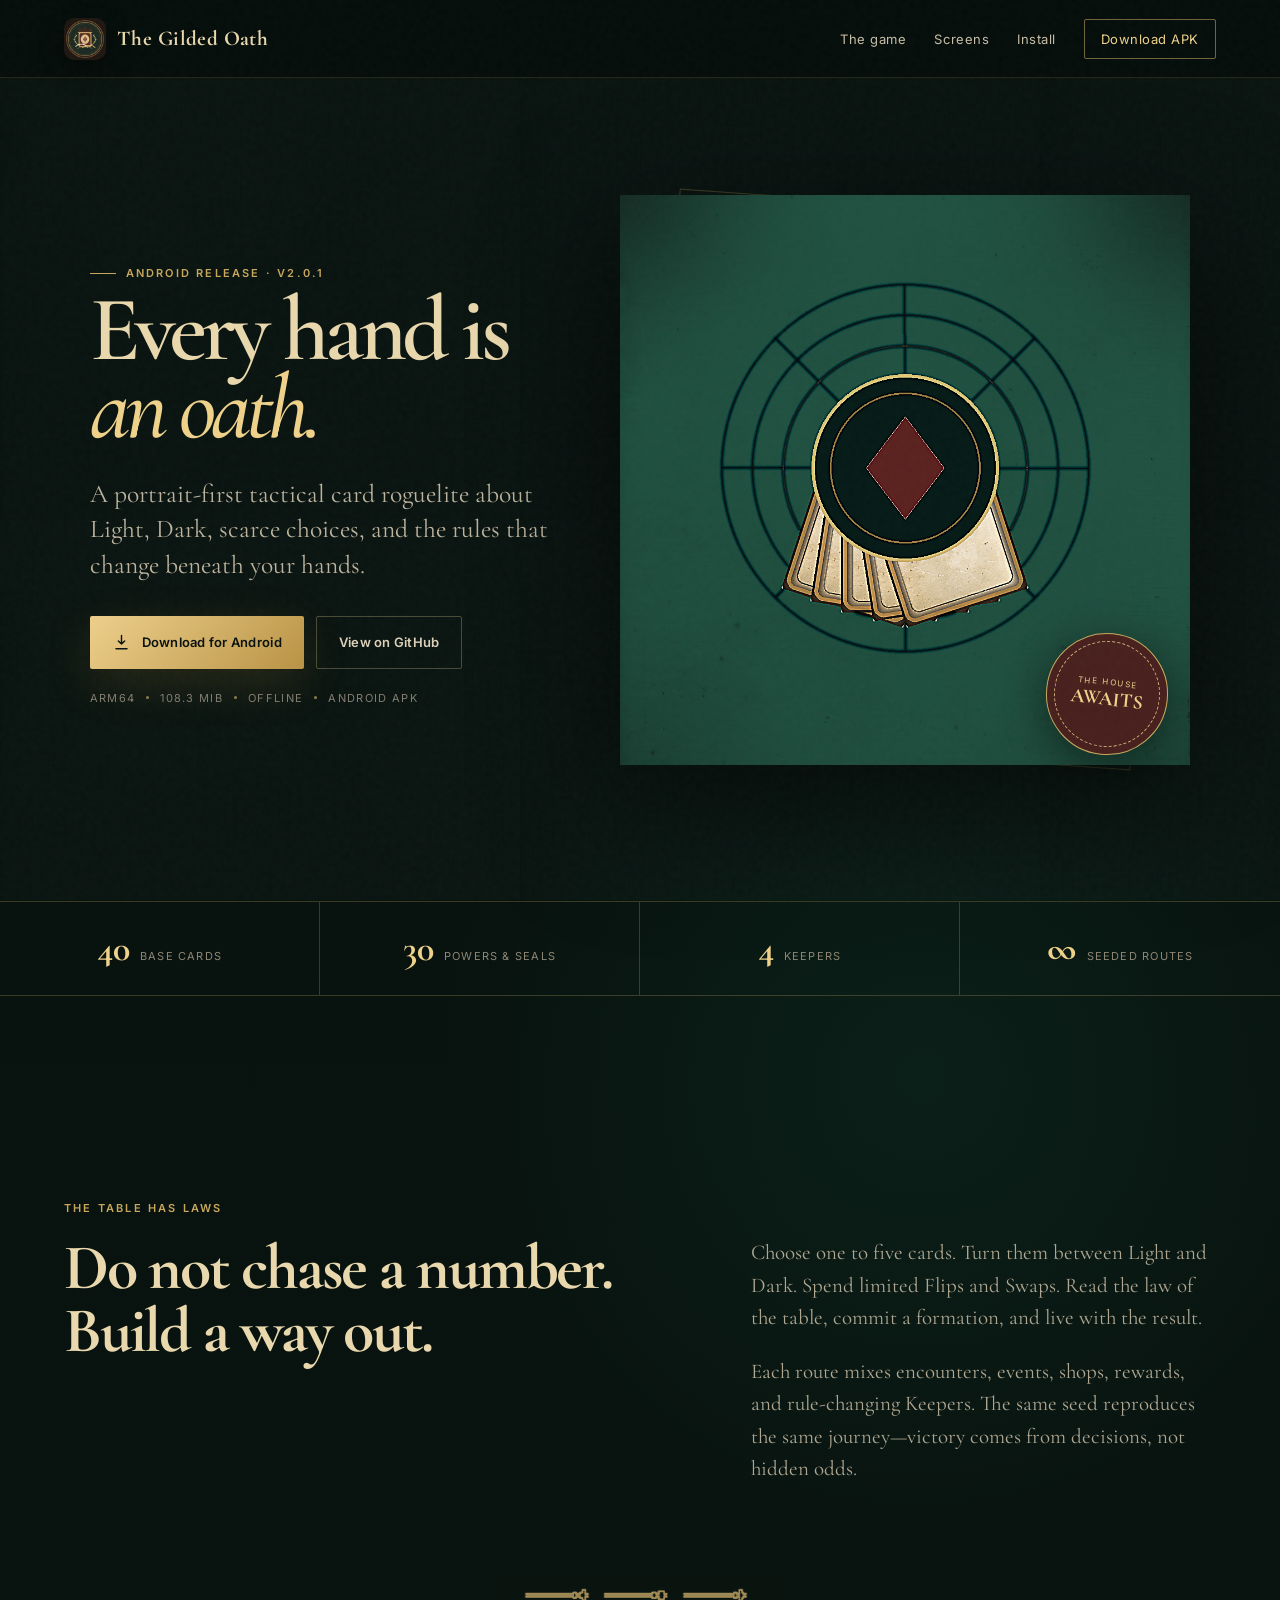
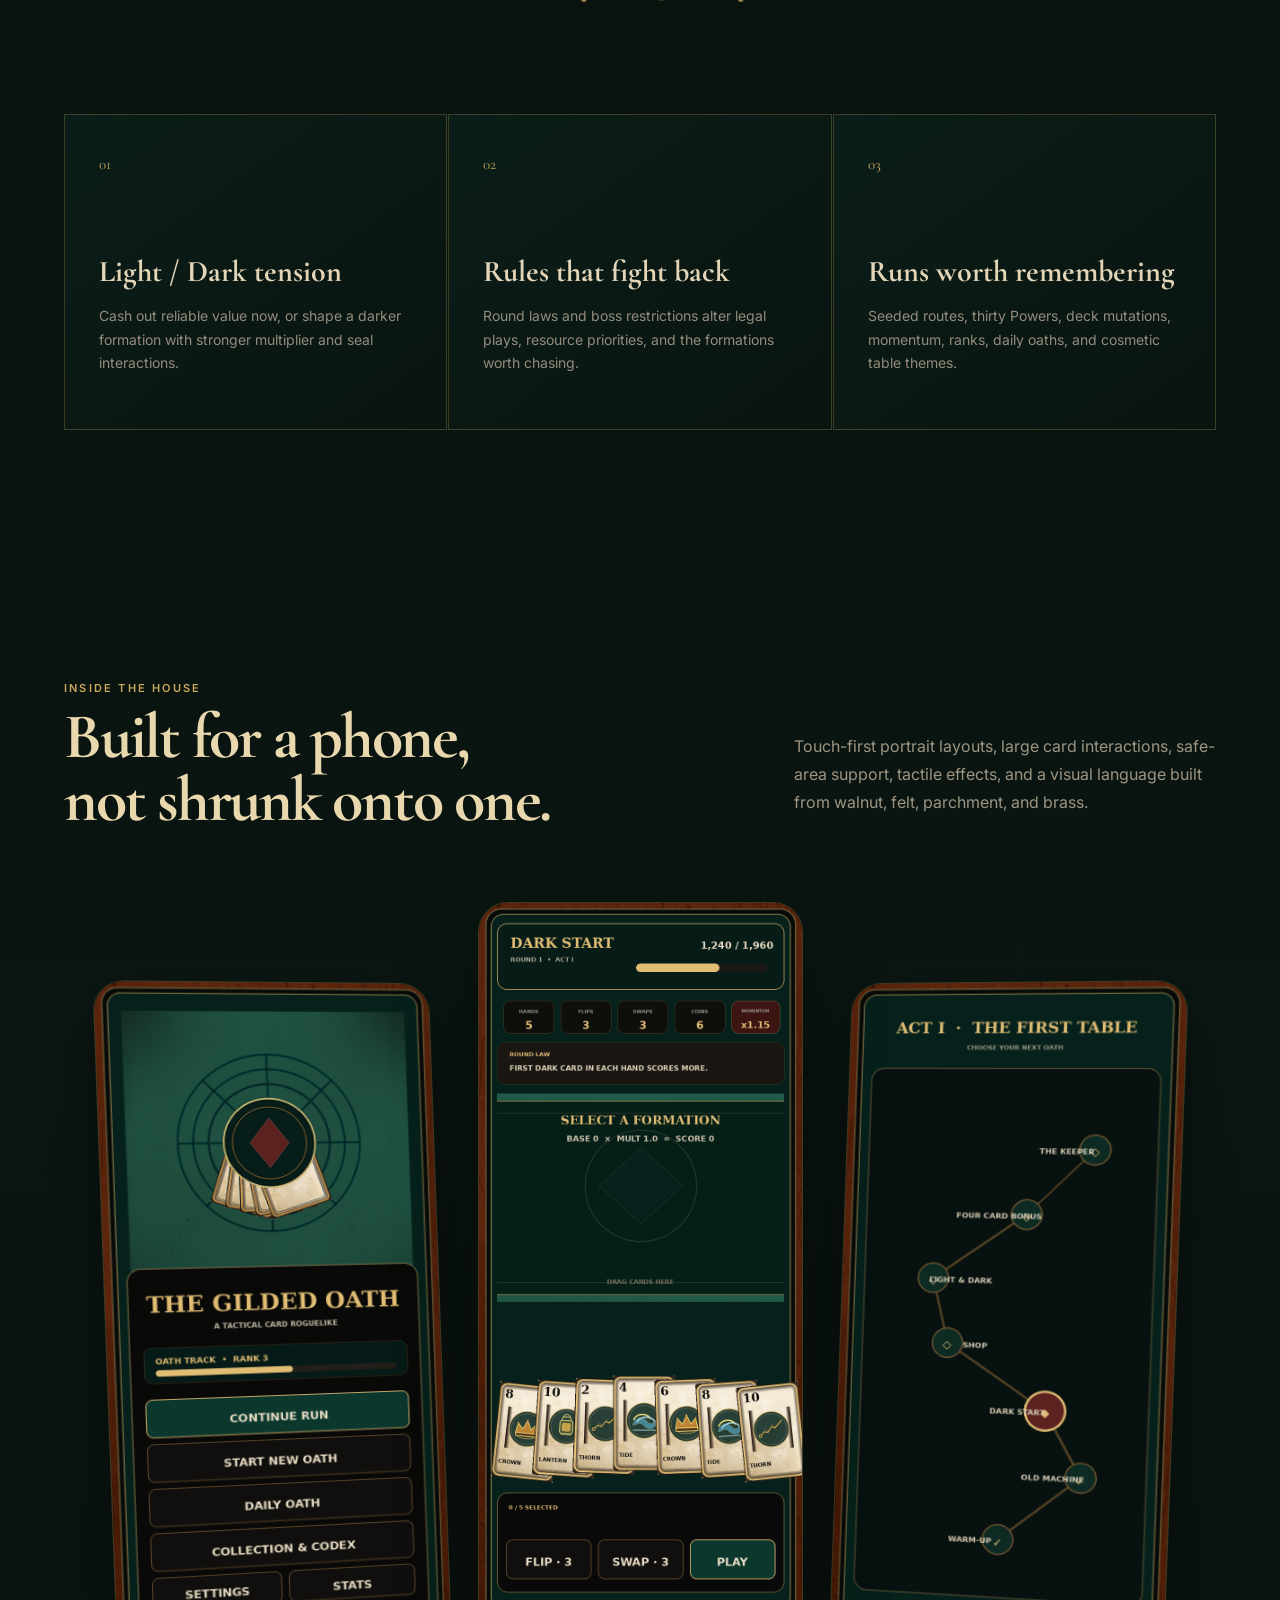
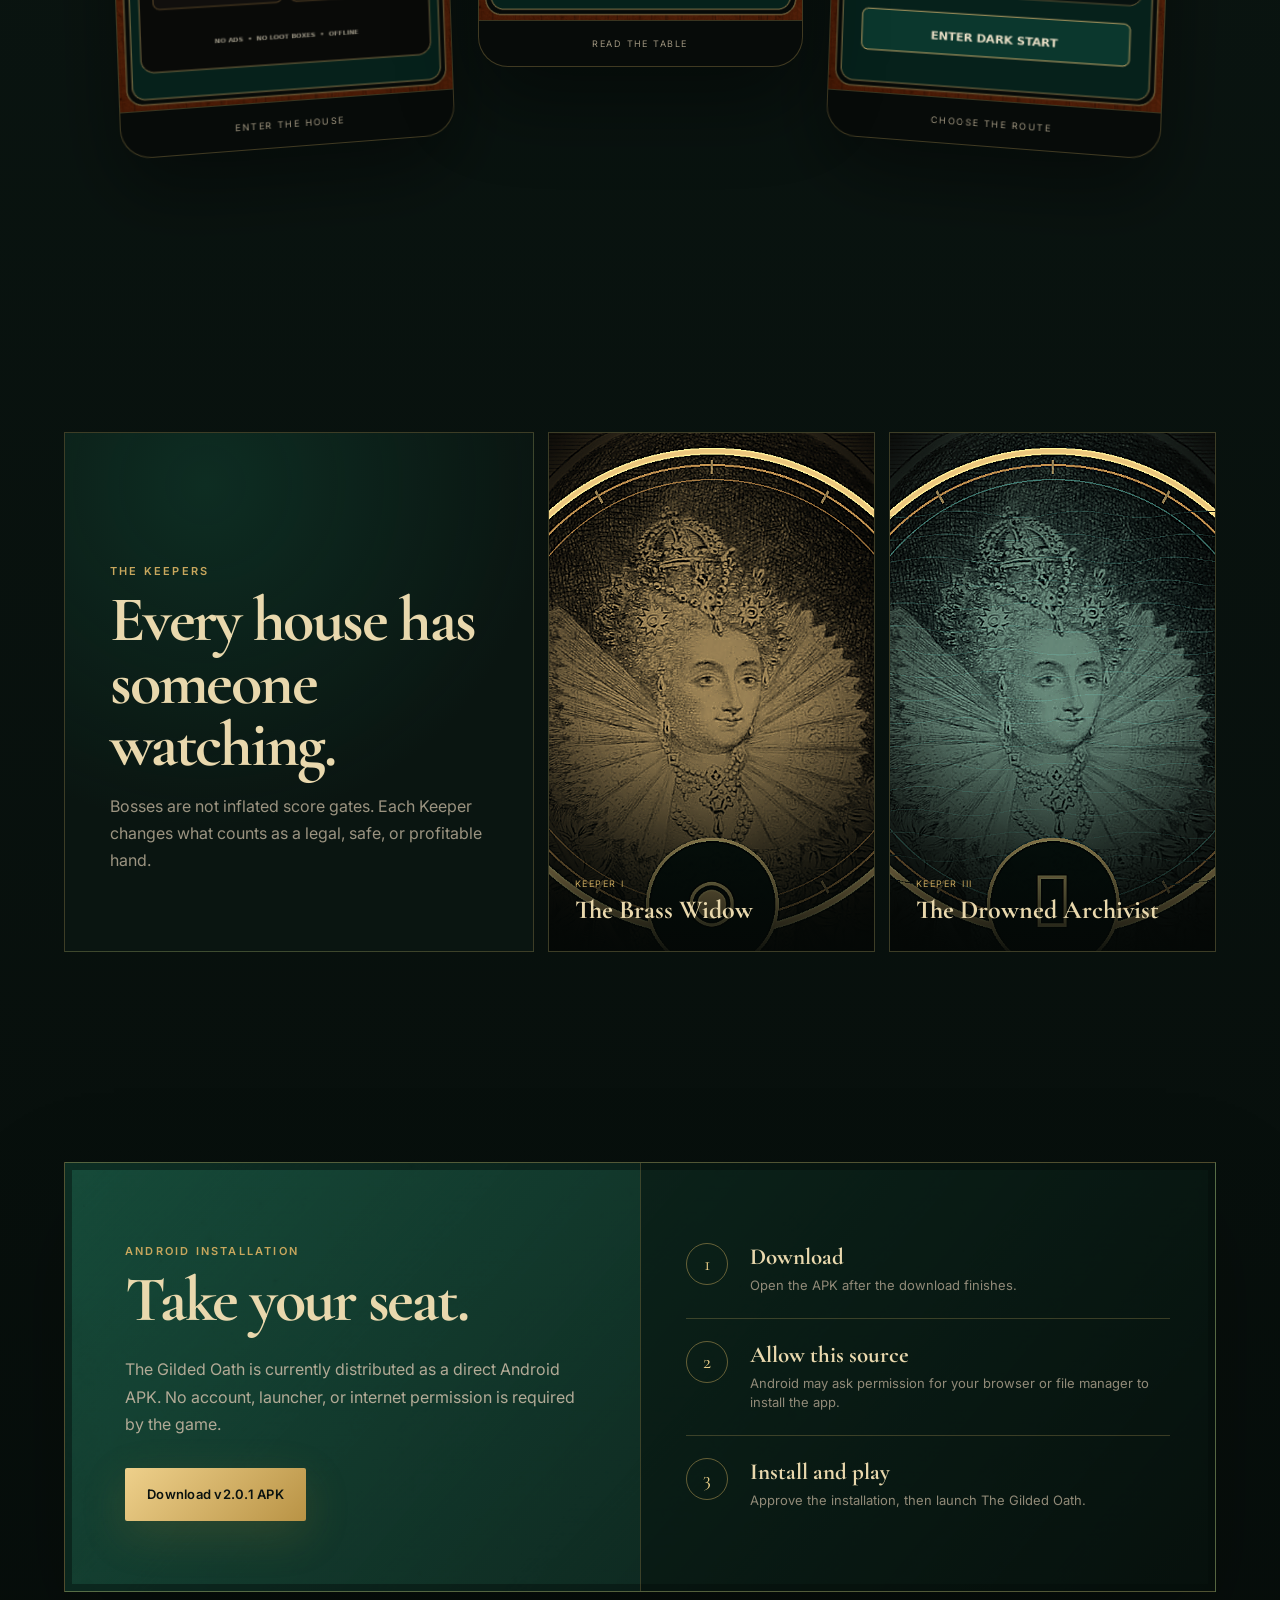
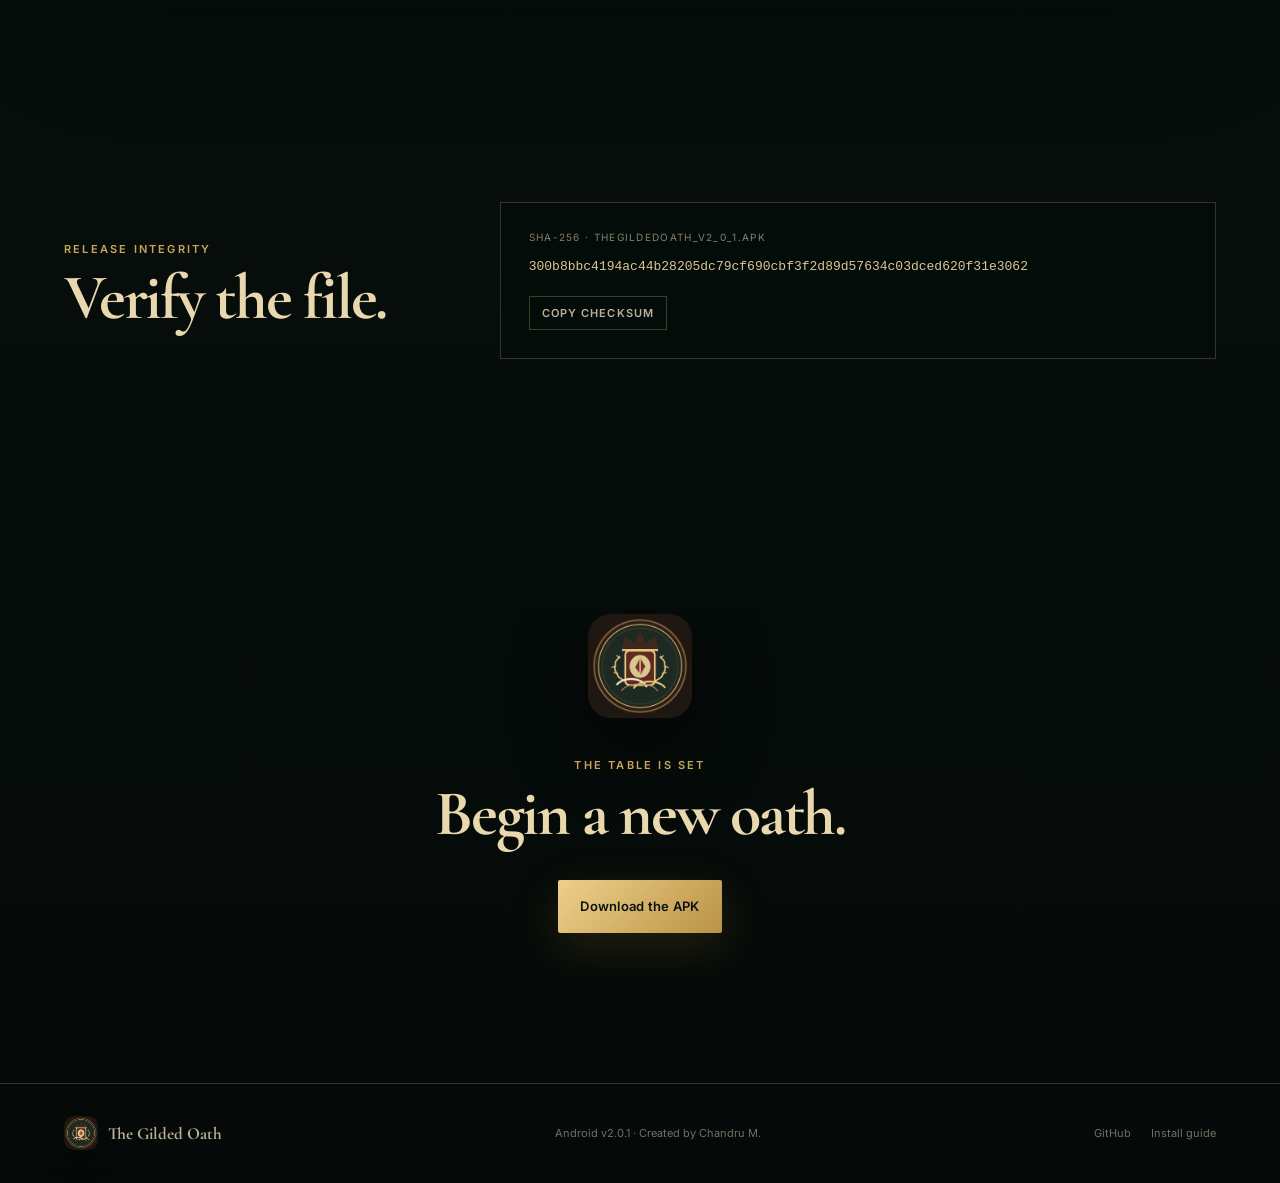
==== index.html @ 102cda7c "Launch The Gilded Oath website" ====
<!doctype html>
<html lang="en">
<head>
  <meta charset="utf-8">
  <meta name="viewport" content="width=device-width, initial-scale=1">
  <meta name="theme-color" content="#081611">
  <meta name="description" content="Download The Gilded Oath, a portrait-first tactical card roguelite for Android.">
  <meta property="og:title" content="The Gilded Oath — Android card roguelite">
  <meta property="og:description" content="Build Light and Dark formations, survive changing table laws, and challenge the Keepers.">
  <meta property="og:image" content="assets/social-card.png">
  <meta property="og:type" content="website">
  <meta name="twitter:card" content="summary_large_image">
  <link rel="icon" href="assets/app-icon.png">
  <link rel="manifest" href="site.webmanifest">
  <link rel="stylesheet" href="styles.css">
  <title>The Gilded Oath — Download for Android</title>
</head>
<body>
  <div class="grain" aria-hidden="true"></div>
  <header class="site-header">
    <a class="brand" href="#top" aria-label="The Gilded Oath home">
      <img src="assets/app-icon.png" alt="" width="42" height="42">
      <span>The Gilded Oath</span>
    </a>
    <nav aria-label="Primary navigation">
      <a href="#game">The game</a>
      <a href="#screens">Screens</a>
      <a href="#install">Install</a>
      <a class="nav-download" href="https://github.com/chandrumunisamy/the-gilded-oath/releases/download/v2.0.1/TheGildedOath_v2_0_1.apk">Download APK</a>
    </nav>
  </header>

  <main id="top">
    <section class="hero">
      <div class="hero-copy">
        <p class="eyebrow"><span></span> Android release · v2.0.1</p>
        <h1>Every hand is<br><em>an oath.</em></h1>
        <p class="hero-lede">A portrait-first tactical card roguelite about Light, Dark, scarce choices, and the rules that change beneath your hands.</p>
        <div class="hero-actions">
          <a class="button button-primary" href="https://github.com/chandrumunisamy/the-gilded-oath/releases/download/v2.0.1/TheGildedOath_v2_0_1.apk">
            <svg viewBox="0 0 24 24" aria-hidden="true"><path d="M12 3v11m0 0 4-4m-4 4-4-4M5 20h14"/></svg>
            Download for Android
          </a>
          <a class="button button-ghost" href="https://github.com/chandrumunisamy/the-gilded-oath">View on GitHub</a>
        </div>
        <div class="release-meta" aria-label="Release information">
          <span>ARM64</span><i></i><span>108.3 MiB</span><i></i><span>Offline</span><i></i><span>Android APK</span>
        </div>
      </div>

      <div class="hero-art" aria-label="The Gilded Oath artwork">
        <div class="halo"></div>
        <img class="hero-portrait" src="assets/menu-hero.png" alt="Engraved occult card-table artwork from The Gilded Oath">
        <div class="hero-seal">
          <span>THE HOUSE</span>
          <strong>AWAITS</strong>
        </div>
      </div>
    </section>

    <section class="oath-strip" aria-label="Game highlights">
      <div><strong>40</strong><span>base cards</span></div>
      <div><strong>30</strong><span>powers & seals</span></div>
      <div><strong>4</strong><span>keepers</span></div>
      <div><strong>∞</strong><span>seeded routes</span></div>
    </section>

    <section class="manifesto section" id="game">
      <div class="section-kicker">The table has laws</div>
      <div class="manifesto-grid">
        <h2>Do not chase a number.<br>Build a way out.</h2>
        <div class="manifesto-copy">
          <p>Choose one to five cards. Turn them between Light and Dark. Spend limited Flips and Swaps. Read the law of the table, commit a formation, and live with the result.</p>
          <p>Each route mixes encounters, events, shops, rewards, and rule-changing Keepers. The same seed reproduces the same journey—victory comes from decisions, not hidden odds.</p>
        </div>
      </div>
      <img class="ornament" src="assets/ornament-divider.png" alt="" aria-hidden="true">
    </section>

    <section class="features section">
      <article>
        <span class="feature-number">01</span>
        <h3>Light / Dark tension</h3>
        <p>Cash out reliable value now, or shape a darker formation with stronger multiplier and seal interactions.</p>
      </article>
      <article>
        <span class="feature-number">02</span>
        <h3>Rules that fight back</h3>
        <p>Round laws and boss restrictions alter legal plays, resource priorities, and the formations worth chasing.</p>
      </article>
      <article>
        <span class="feature-number">03</span>
        <h3>Runs worth remembering</h3>
        <p>Seeded routes, thirty Powers, deck mutations, momentum, ranks, daily oaths, and cosmetic table themes.</p>
      </article>
    </section>

    <section class="gallery section" id="screens">
      <div class="gallery-heading">
        <div>
          <p class="section-kicker">Inside the house</p>
          <h2>Built for a phone,<br>not shrunk onto one.</h2>
        </div>
        <p>Touch-first portrait layouts, large card interactions, safe-area support, tactile effects, and a visual language built from walnut, felt, parchment, and brass.</p>
      </div>
      <div class="screens">
        <figure class="screen screen-one">
          <img src="assets/screen-menu.png" alt="The Gilded Oath main menu design">
          <figcaption>Enter the house</figcaption>
        </figure>
        <figure class="screen screen-two">
          <img src="assets/screen-gameplay.png" alt="The Gilded Oath gameplay table design">
          <figcaption>Read the table</figcaption>
        </figure>
        <figure class="screen screen-three">
          <img src="assets/screen-map.png" alt="The Gilded Oath route map design">
          <figcaption>Choose the route</figcaption>
        </figure>
      </div>
    </section>

    <section class="keepers section">
      <div class="keeper-card keeper-copy">
        <p class="section-kicker">The Keepers</p>
        <h2>Every house has<br>someone watching.</h2>
        <p>Bosses are not inflated score gates. Each Keeper changes what counts as a legal, safe, or profitable hand.</p>
      </div>
      <div class="keeper-card portrait-card">
        <img src="assets/keeper-brass-widow.png" alt="The Brass Widow">
        <div><span>Keeper I</span><strong>The Brass Widow</strong></div>
      </div>
      <div class="keeper-card portrait-card">
        <img src="assets/keeper-drowned-archivist.png" alt="The Drowned Archivist">
        <div><span>Keeper III</span><strong>The Drowned Archivist</strong></div>
      </div>
    </section>

    <section class="install section" id="install">
      <div class="install-card">
        <div>
          <p class="section-kicker">Android installation</p>
          <h2>Take your seat.</h2>
          <p>The Gilded Oath is currently distributed as a direct Android APK. No account, launcher, or internet permission is required by the game.</p>
          <a class="button button-primary" href="https://github.com/chandrumunisamy/the-gilded-oath/releases/download/v2.0.1/TheGildedOath_v2_0_1.apk">Download v2.0.1 APK</a>
        </div>
        <ol>
          <li><span>1</span><div><strong>Download</strong><p>Open the APK after the download finishes.</p></div></li>
          <li><span>2</span><div><strong>Allow this source</strong><p>Android may ask permission for your browser or file manager to install the app.</p></div></li>
          <li><span>3</span><div><strong>Install and play</strong><p>Approve the installation, then launch The Gilded Oath.</p></div></li>
        </ol>
      </div>
    </section>

    <section class="integrity section">
      <div>
        <p class="section-kicker">Release integrity</p>
        <h2>Verify the file.</h2>
      </div>
      <div class="hash-card">
        <span>SHA-256 · TheGildedOath_v2_0_1.apk</span>
        <code id="checksum">300b8bbc4194ac44b28205dc79cf690cbf3f2d89d57634c03dced620f31e3062</code>
        <button id="copy-hash" type="button">Copy checksum</button>
      </div>
    </section>

    <section class="final-cta section">
      <img src="assets/app-icon.png" alt="The Gilded Oath icon" width="104" height="104">
      <p class="section-kicker">The table is set</p>
      <h2>Begin a new oath.</h2>
      <a class="button button-primary" href="https://github.com/chandrumunisamy/the-gilded-oath/releases/download/v2.0.1/TheGildedOath_v2_0_1.apk">Download the APK</a>
    </section>
  </main>

  <footer>
    <div class="footer-brand"><img src="assets/app-icon.png" alt="" width="34" height="34"><strong>The Gilded Oath</strong></div>
    <p>Android v2.0.1 · Created by Chandru M.</p>
    <div><a href="https://github.com/chandrumunisamy/the-gilded-oath">GitHub</a><a href="#install">Install guide</a></div>
  </footer>

  <script src="script.js"></script>
</body>
</html>
---- styles.css ----
@import url('https://fonts.googleapis.com/css2?family=Cormorant+Garamond:wght@500;600;700&family=Inter:wght@400;500;600&display=swap');

:root {
  --ink: #07100d;
  --deep: #0a1914;
  --felt: #0e392d;
  --felt-bright: #14523f;
  --paper: #e9d8ad;
  --muted: #b9ad91;
  --gold: #c8a75d;
  --gold-bright: #efd28a;
  --oxblood: #682c2d;
  --line: rgba(210, 178, 102, .25);
  --serif: 'Cormorant Garamond', Georgia, serif;
  --sans: 'Inter', system-ui, sans-serif;
}

* { box-sizing: border-box; }
html { scroll-behavior: smooth; }
body {
  margin: 0;
  color: var(--paper);
  background:
    radial-gradient(circle at 72% 18%, rgba(25, 91, 67, .18), transparent 30rem),
    linear-gradient(180deg, #07110e 0%, #0a1511 45%, #050a08 100%);
  font-family: var(--sans);
  overflow-x: hidden;
}
body::before {
  content: '';
  position: fixed;
  inset: 0;
  pointer-events: none;
  z-index: -2;
  background-image: url('assets/walnut.png');
  background-size: 520px;
  opacity: .08;
  mix-blend-mode: luminosity;
}
.grain {
  position: fixed;
  inset: 0;
  pointer-events: none;
  z-index: 20;
  opacity: .04;
  background-image: url("data:image/svg+xml,%3Csvg viewBox='0 0 180 180' xmlns='http://www.w3.org/2000/svg'%3E%3Cfilter id='n'%3E%3CfeTurbulence type='fractalNoise' baseFrequency='.85' numOctaves='3' stitchTiles='stitch'/%3E%3C/filter%3E%3Crect width='100%25' height='100%25' filter='url(%23n)' opacity='.65'/%3E%3C/svg%3E");
}
a { color: inherit; }
.site-header {
  position: fixed;
  z-index: 10;
  top: 0;
  left: 0;
  right: 0;
  display: flex;
  align-items: center;
  justify-content: space-between;
  height: 78px;
  padding: 0 clamp(22px, 5vw, 78px);
  border-bottom: 1px solid rgba(207, 178, 108, .15);
  background: rgba(5, 13, 10, .72);
  backdrop-filter: blur(18px);
}
.brand { display: flex; align-items: center; gap: 11px; text-decoration: none; font-family: var(--serif); font-weight: 700; font-size: 21px; letter-spacing: .02em; }
.brand img, .footer-brand img { border-radius: 10px; box-shadow: 0 8px 26px rgba(0,0,0,.4); }
nav { display: flex; align-items: center; gap: 28px; }
nav a { text-decoration: none; color: #c8bea7; font-size: 13px; letter-spacing: .04em; transition: color .2s ease; }
nav a:hover { color: var(--gold-bright); }
.nav-download { border: 1px solid rgba(213, 181, 106, .52); padding: 11px 16px; border-radius: 2px; color: var(--gold-bright); }

.hero {
  min-height: 900px;
  max-width: 1500px;
  margin: 0 auto;
  padding: 145px clamp(24px, 7vw, 105px) 86px;
  display: grid;
  grid-template-columns: minmax(0, .92fr) minmax(420px, 1.08fr);
  align-items: center;
  gap: 45px;
}
.hero-copy { position: relative; z-index: 2; }
.eyebrow, .section-kicker { text-transform: uppercase; color: var(--gold); letter-spacing: .2em; font-size: 11px; font-weight: 600; }
.eyebrow { display: flex; align-items: center; gap: 10px; }
.eyebrow span { width: 26px; height: 1px; background: var(--gold); }
h1, h2, h3 { font-family: var(--serif); margin: 0; }
h1 { font-size: clamp(64px, 7.2vw, 112px); line-height: .84; letter-spacing: -.055em; font-weight: 600; text-wrap: balance; }
h1 em { color: var(--gold-bright); font-style: italic; font-weight: 500; }
.hero-lede { max-width: 580px; color: #bdb49f; font-family: var(--serif); font-size: clamp(21px, 2vw, 28px); line-height: 1.38; margin: 30px 0 34px; }
.hero-actions { display: flex; flex-wrap: wrap; gap: 12px; }
.button { min-height: 53px; padding: 0 22px; display: inline-flex; align-items: center; justify-content: center; gap: 11px; border-radius: 2px; text-decoration: none; font-size: 13px; font-weight: 600; letter-spacing: .02em; transition: transform .2s ease, border-color .2s ease, background .2s ease; }
.button:hover { transform: translateY(-2px); }
.button svg { width: 19px; fill: none; stroke: currentColor; stroke-width: 1.8; stroke-linecap: round; stroke-linejoin: round; }
.button-primary { color: #0a120f; background: linear-gradient(135deg, #eed08b, #b99345); box-shadow: 0 14px 45px rgba(176, 132, 50, .18); }
.button-primary:hover { background: linear-gradient(135deg, #f7dda0, #c9a052); }
.button-ghost { border: 1px solid rgba(223, 197, 139, .3); color: #ddd2ba; }
.release-meta { display: flex; flex-wrap: wrap; gap: 11px; align-items: center; margin-top: 22px; color: #847e70; font-size: 11px; text-transform: uppercase; letter-spacing: .12em; }
.release-meta i { width: 3px; height: 3px; border-radius: 50%; background: var(--gold); opacity: .7; }

.hero-art { position: relative; min-height: 670px; display: grid; place-items: center; }
.hero-art::before { content: ''; position: absolute; inset: 9% 7%; border: 1px solid rgba(210, 175, 94, .25); transform: rotate(4deg); }
.hero-art::after { content: ''; position: absolute; inset: 15% 12%; border: 1px solid rgba(210, 175, 94, .12); transform: rotate(-4deg); }
.halo { position: absolute; width: 580px; height: 580px; border-radius: 50%; background: radial-gradient(circle, rgba(26, 105, 78, .3), rgba(9, 22, 17, 0) 68%); filter: blur(4px); }
.hero-portrait { position: relative; z-index: 2; width: min(640px, 100%); filter: drop-shadow(0 40px 65px rgba(0,0,0,.5)); animation: drift 8s ease-in-out infinite; }
.hero-seal { position: absolute; z-index: 3; right: 4%; bottom: 9%; width: 122px; height: 122px; border-radius: 50%; display: grid; place-content: center; text-align: center; color: var(--gold-bright); border: 1px solid var(--gold); background: rgba(77, 28, 27, .9); box-shadow: 0 10px 40px rgba(0,0,0,.45); transform: rotate(6deg); }
.hero-seal::before, .hero-seal::after { content: ''; position: absolute; inset: 7px; border-radius: inherit; border: 1px dashed rgba(239, 210, 138, .5); }
.hero-seal span { font-size: 8px; letter-spacing: .2em; }
.hero-seal strong { font-family: var(--serif); font-size: 20px; }
@keyframes drift { 0%,100% { transform: translateY(0) rotate(-.5deg); } 50% { transform: translateY(-12px) rotate(.5deg); } }

.oath-strip { max-width: 1280px; margin: 0 auto 100px; display: grid; grid-template-columns: repeat(4, 1fr); border-block: 1px solid var(--line); }
.oath-strip div { padding: 25px; display: flex; justify-content: center; align-items: baseline; gap: 10px; border-right: 1px solid var(--line); }
.oath-strip div:last-child { border-right: 0; }
.oath-strip strong { color: var(--gold-bright); font-family: var(--serif); font-size: 36px; }
.oath-strip span { color: #8f8775; font-size: 11px; text-transform: uppercase; letter-spacing: .11em; }

.section { max-width: 1280px; margin: 0 auto; padding: 105px clamp(24px, 5vw, 70px); }
.manifesto-grid { margin-top: 22px; display: grid; grid-template-columns: 1fr .78fr; gap: 90px; align-items: start; }
.manifesto h2, .gallery-heading h2, .keeper-copy h2, .install h2, .integrity h2, .final-cta h2 { font-size: clamp(45px, 5vw, 76px); line-height: .98; letter-spacing: -.035em; }
.manifesto-copy { color: #afa792; font-family: var(--serif); font-size: 21px; line-height: 1.55; }
.manifesto-copy p:first-child { margin-top: 0; }
.ornament { display: block; width: min(350px, 60%); height: 32px; object-fit: contain; margin: 70px auto 0; opacity: .7; }

.features { display: grid; grid-template-columns: repeat(3, 1fr); gap: 1px; padding-top: 0; }
.features article { min-height: 300px; padding: 40px 34px; border: 1px solid var(--line); background: linear-gradient(145deg, rgba(17, 49, 39, .36), rgba(11, 20, 17, .2)); }
.feature-number { display: block; color: var(--gold); font-family: var(--serif); font-size: 15px; margin-bottom: 80px; }
.features h3 { font-size: 30px; color: #e2d5b8; }
.features p { color: #948d7d; line-height: 1.7; font-size: 14px; }

.gallery { padding-top: 135px; }
.gallery-heading { display: grid; grid-template-columns: 1fr .65fr; gap: 80px; align-items: end; }
.gallery-heading > p { color: #9d9582; line-height: 1.75; max-width: 470px; }
.screens { min-height: 920px; margin-top: 70px; display: flex; justify-content: center; align-items: flex-start; gap: clamp(14px, 3vw, 38px); perspective: 1200px; }
.screen { width: min(30%, 325px); margin: 0; border-radius: 30px; overflow: hidden; background: #070b09; border: 1px solid rgba(219, 183, 99, .27); box-shadow: 0 35px 80px rgba(0,0,0,.45); }
.screen img { display: block; width: 100%; height: auto; }
.screen figcaption { padding: 17px; text-align: center; color: #9f957f; text-transform: uppercase; letter-spacing: .16em; font-size: 9px; border-top: 1px solid var(--line); }
.screen-one { transform: translateY(80px) rotateY(8deg) rotateZ(-2deg); }
.screen-two { position: relative; z-index: 2; }
.screen-three { transform: translateY(80px) rotateY(-8deg) rotateZ(2deg); }

.keepers { display: grid; grid-template-columns: 1.15fr .8fr .8fr; gap: 14px; }
.keeper-card { min-height: 520px; position: relative; overflow: hidden; border: 1px solid var(--line); background: #0b1511; }
.keeper-copy { padding: 60px 45px; display: flex; flex-direction: column; justify-content: flex-end; background: radial-gradient(circle at 30% 10%, rgba(20, 89, 66, .35), transparent 60%), #0a1511; }
.keeper-copy p:last-child { max-width: 480px; color: #9b9380; line-height: 1.7; }
.portrait-card img { width: 100%; height: 100%; object-fit: cover; filter: sepia(.15) contrast(1.04); transition: transform .7s ease; }
.portrait-card:hover img { transform: scale(1.035); }
.portrait-card::after { content: ''; position: absolute; inset: 0; background: linear-gradient(transparent 55%, rgba(4,8,6,.95)); }
.portrait-card div { position: absolute; z-index: 2; left: 26px; right: 26px; bottom: 26px; }
.portrait-card span { display: block; color: var(--gold); text-transform: uppercase; letter-spacing: .16em; font-size: 9px; }
.portrait-card strong { display: block; margin-top: 5px; font-family: var(--serif); font-size: 26px; }

.install-card { overflow: hidden; display: grid; grid-template-columns: 1fr 1fr; border: 1px solid rgba(210, 176, 95, .35); background: linear-gradient(130deg, rgba(18, 70, 53, .72), rgba(8, 17, 14, .94)), url('assets/felt.png'); background-size: cover; box-shadow: inset 0 0 0 7px rgba(4, 12, 9, .45), 0 40px 100px rgba(0,0,0,.25); }
.install-card > div { padding: 70px 60px; }
.install-card > div > p:not(.section-kicker) { color: #b2aa96; line-height: 1.7; margin: 25px 0 30px; }
.install ol { list-style: none; margin: 0; padding: 45px; display: flex; flex-direction: column; justify-content: center; background: rgba(5, 12, 9, .5); border-left: 1px solid var(--line); }
.install li { display: grid; grid-template-columns: 46px 1fr; gap: 18px; padding: 22px 0; border-bottom: 1px solid var(--line); }
.install li:last-child { border-bottom: 0; }
.install li > span { width: 42px; height: 42px; display: grid; place-items: center; border-radius: 50%; border: 1px solid rgba(213, 178, 95, .45); color: var(--gold-bright); font-family: var(--serif); font-size: 20px; }
.install li strong { font-family: var(--serif); font-size: 23px; }
.install li p { color: #918a78; font-size: 13px; line-height: 1.5; margin: 5px 0 0; }

.integrity { display: grid; grid-template-columns: .7fr 1.3fr; gap: 50px; align-items: center; }
.hash-card { padding: 28px; border: 1px solid var(--line); background: rgba(5, 13, 10, .72); }
.hash-card span { display: block; color: #887f6d; font-size: 10px; text-transform: uppercase; letter-spacing: .13em; margin-bottom: 13px; }
.hash-card code { display: block; color: #d9c896; word-break: break-all; font-size: 13px; line-height: 1.7; }
.hash-card button { margin-top: 18px; padding: 9px 12px; border: 1px solid rgba(213, 178, 95, .3); background: transparent; color: #bbb097; cursor: pointer; font: 600 11px var(--sans); text-transform: uppercase; letter-spacing: .1em; }

.final-cta { text-align: center; padding-block: 150px; }
.final-cta img { border-radius: 23px; box-shadow: 0 25px 70px rgba(0,0,0,.5); margin-bottom: 25px; }
.final-cta h2 { margin: 8px 0 34px; }

footer { max-width: 1280px; margin: 0 auto; min-height: 100px; padding: 24px clamp(24px, 5vw, 70px); display: flex; justify-content: space-between; align-items: center; gap: 20px; border-top: 1px solid var(--line); color: #756f63; font-size: 11px; }
.footer-brand { display: flex; align-items: center; gap: 10px; color: #b8ae98; font-family: var(--serif); font-size: 17px; }
footer div:last-child { display: flex; gap: 20px; }
footer a { text-decoration: none; }

@media (max-width: 980px) {
  nav a:not(.nav-download) { display: none; }
  .hero { grid-template-columns: 1fr; padding-top: 130px; text-align: center; }
  .hero-copy { display: flex; flex-direction: column; align-items: center; }
  .hero-art { min-height: 560px; }
  .manifesto-grid, .gallery-heading, .integrity { grid-template-columns: 1fr; gap: 30px; }
  .features { grid-template-columns: 1fr; }
  .features article { min-height: 230px; }
  .feature-number { margin-bottom: 45px; }
  .screens { min-height: auto; align-items: center; overflow-x: auto; justify-content: flex-start; padding: 20px 30px 80px; margin-inline: -24px; scroll-snap-type: x mandatory; }
  .screen { min-width: 285px; width: 285px; transform: none; scroll-snap-align: center; }
  .keepers { grid-template-columns: 1fr 1fr; }
  .keeper-copy { grid-column: 1 / -1; min-height: 390px; }
  .install-card { grid-template-columns: 1fr; }
  .install ol { border-left: 0; border-top: 1px solid var(--line); }
}

@media (max-width: 650px) {
  .site-header { height: 68px; padding-inline: 18px; }
  .brand span { font-size: 17px; }
  .brand img { width: 36px; height: 36px; }
  .nav-download { padding: 9px 11px; font-size: 10px; }
  .hero { min-height: auto; padding: 115px 22px 45px; gap: 0; }
  h1 { font-size: clamp(57px, 19vw, 80px); }
  .hero-lede { font-size: 20px; }
  .hero-actions { width: 100%; }
  .button { width: 100%; }
  .hero-art { min-height: 440px; }
  .hero-seal { right: 0; width: 100px; height: 100px; }
  .oath-strip { grid-template-columns: 1fr 1fr; margin-bottom: 60px; }
  .oath-strip div:nth-child(2) { border-right: 0; }
  .oath-strip div:nth-child(-n+2) { border-bottom: 1px solid var(--line); }
  .oath-strip strong { font-size: 29px; }
  .section { padding: 75px 22px; }
  .manifesto h2, .gallery-heading h2, .keeper-copy h2, .install h2, .integrity h2, .final-cta h2 { font-size: 45px; }
  .manifesto-copy { font-size: 18px; }
  .gallery { padding-inline: 22px; }
  .keepers { grid-template-columns: 1fr; }
  .keeper-copy { grid-column: auto; padding: 45px 28px; }
  .keeper-card { min-height: 500px; }
  .install-card > div { padding: 48px 28px; }
  .install ol { padding: 25px 28px; }
  footer { flex-direction: column; text-align: center; padding-block: 38px; }
}

@media (prefers-reduced-motion: reduce) {
  html { scroll-behavior: auto; }
  *, *::before, *::after { animation-duration: .001ms !important; animation-iteration-count: 1 !important; transition-duration: .001ms !important; }
}
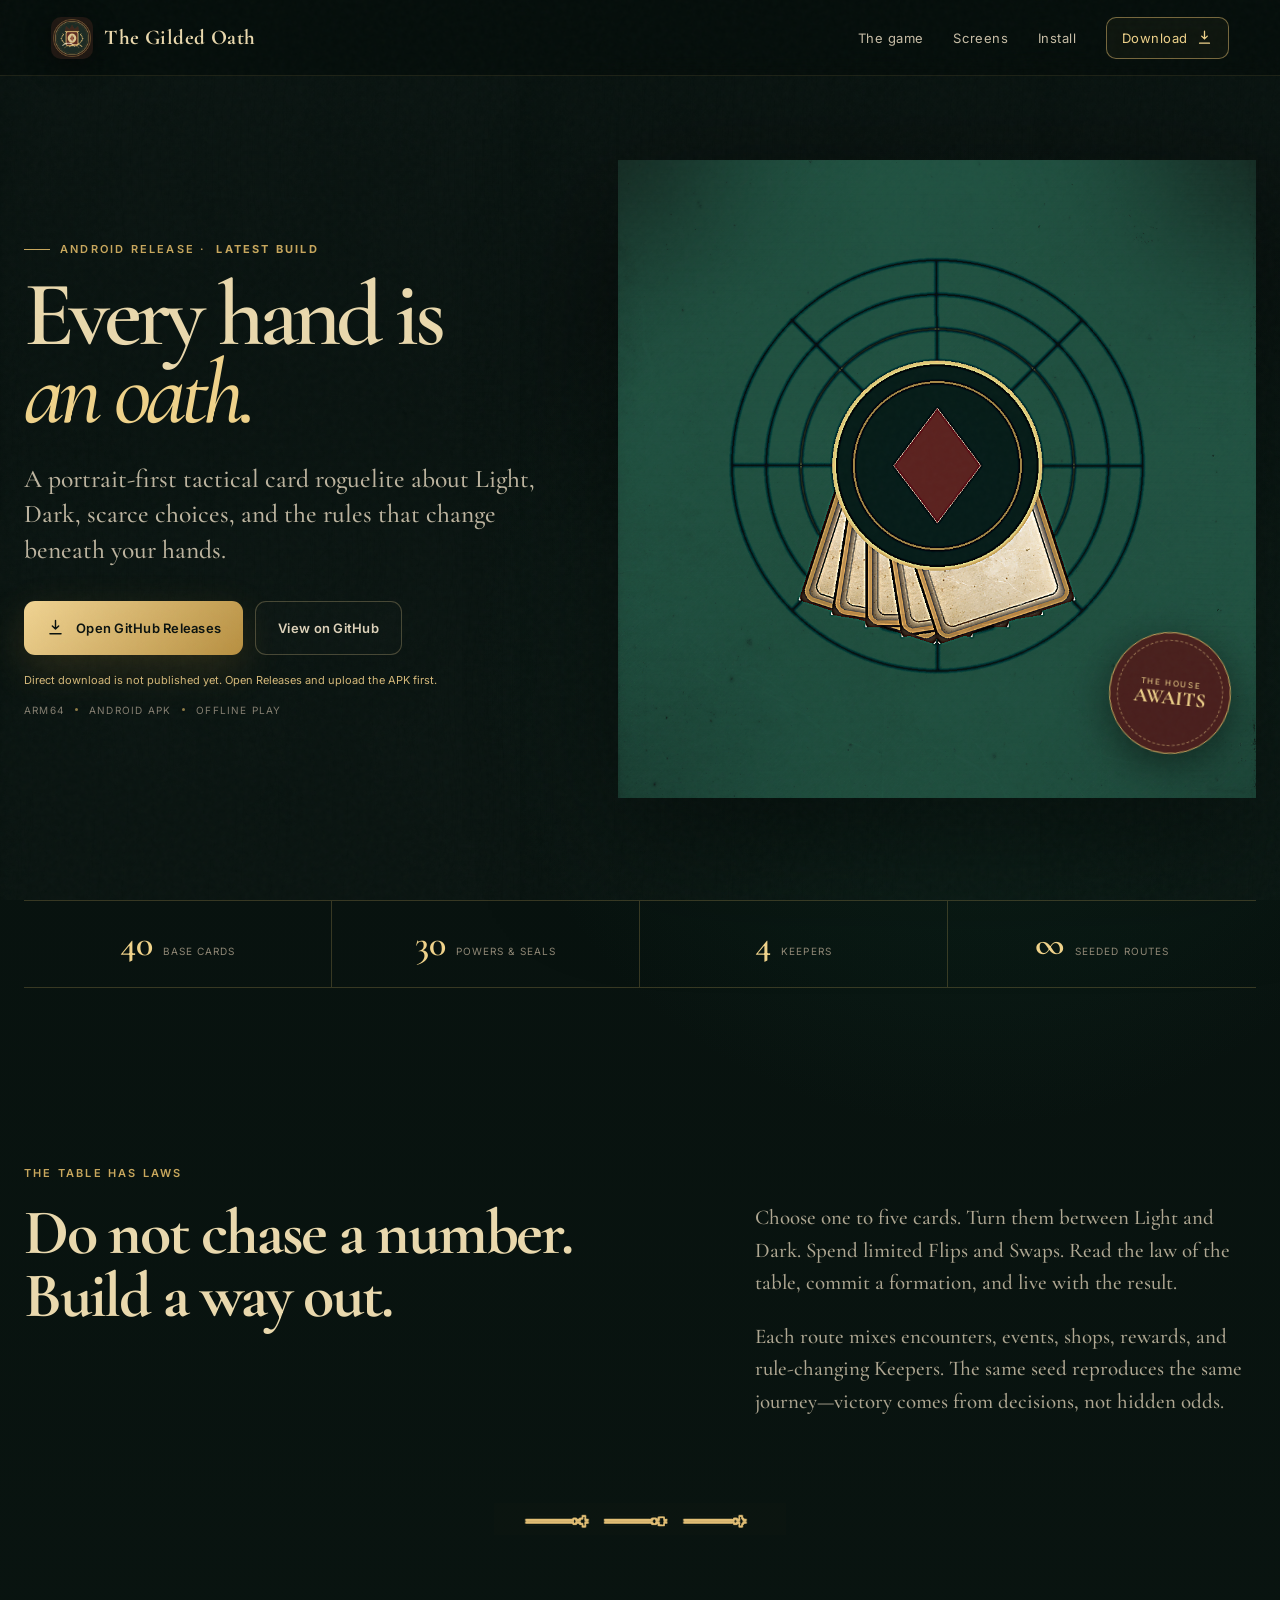
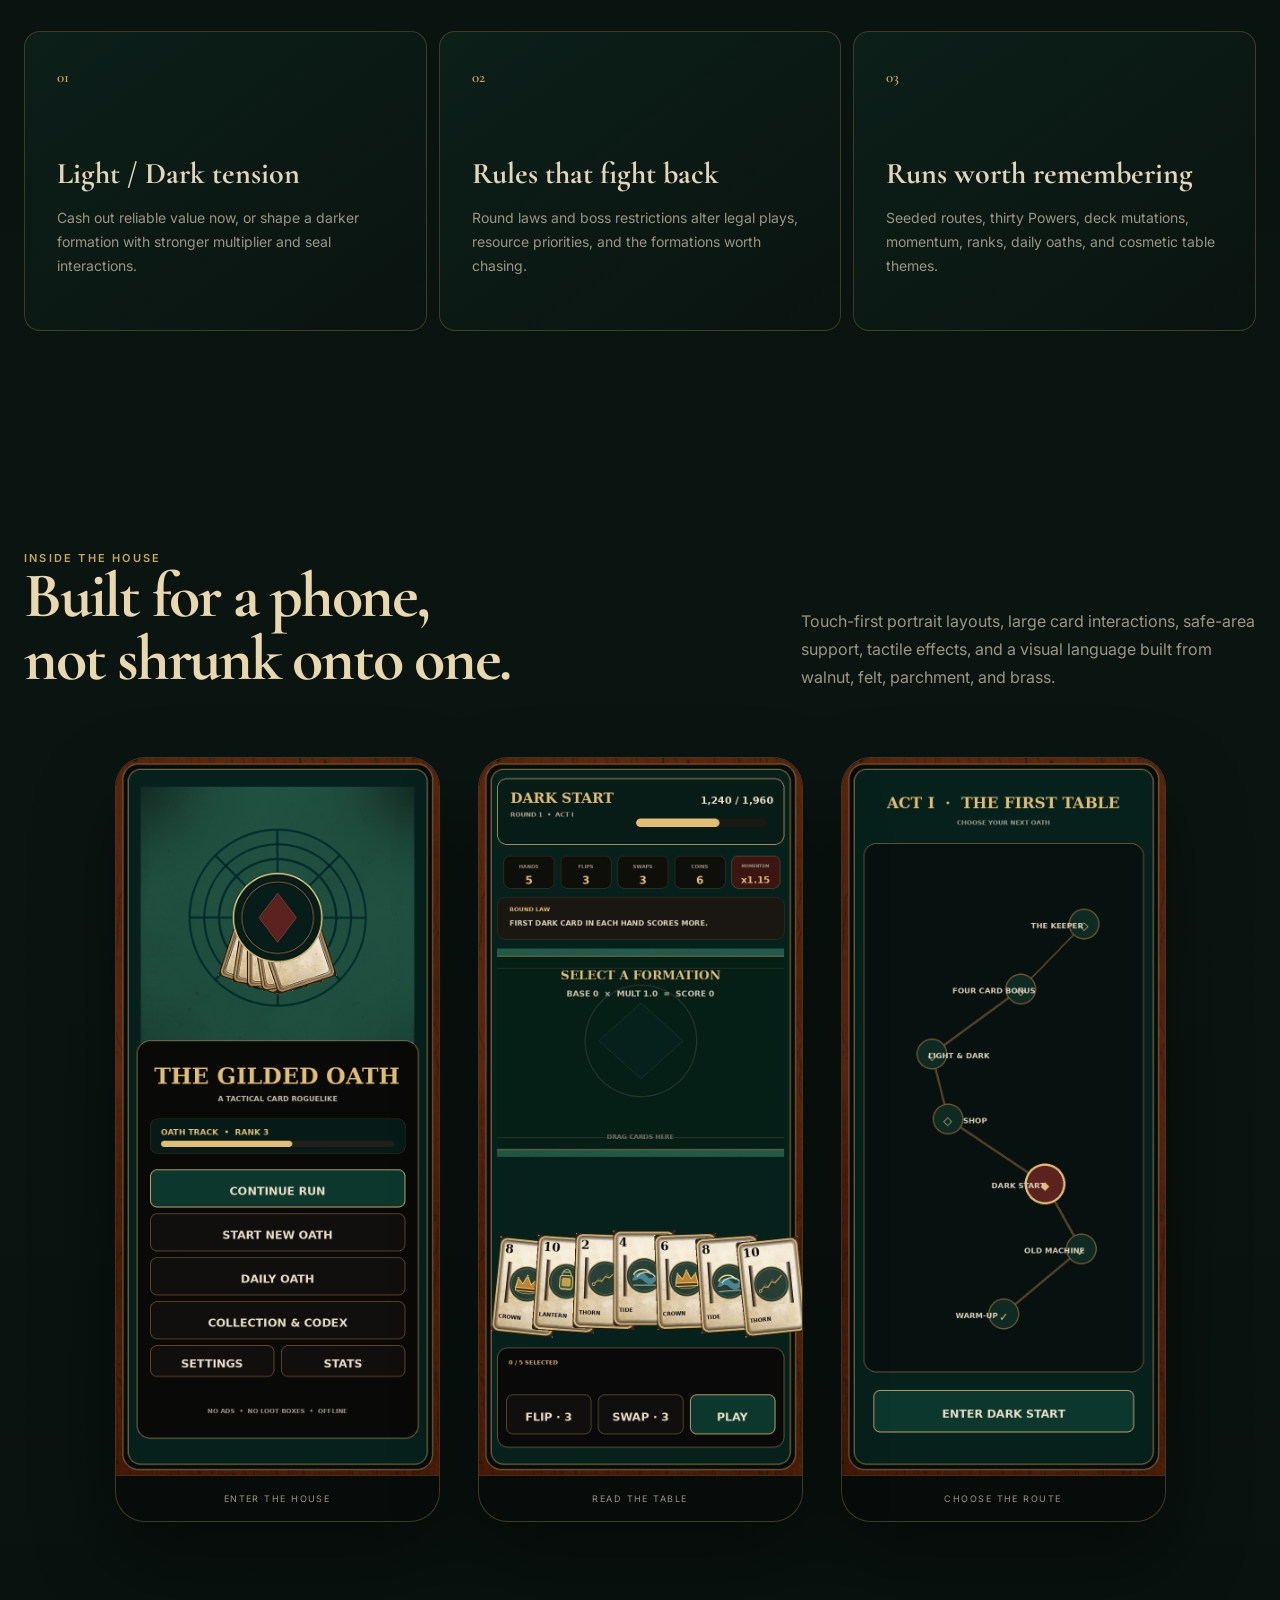
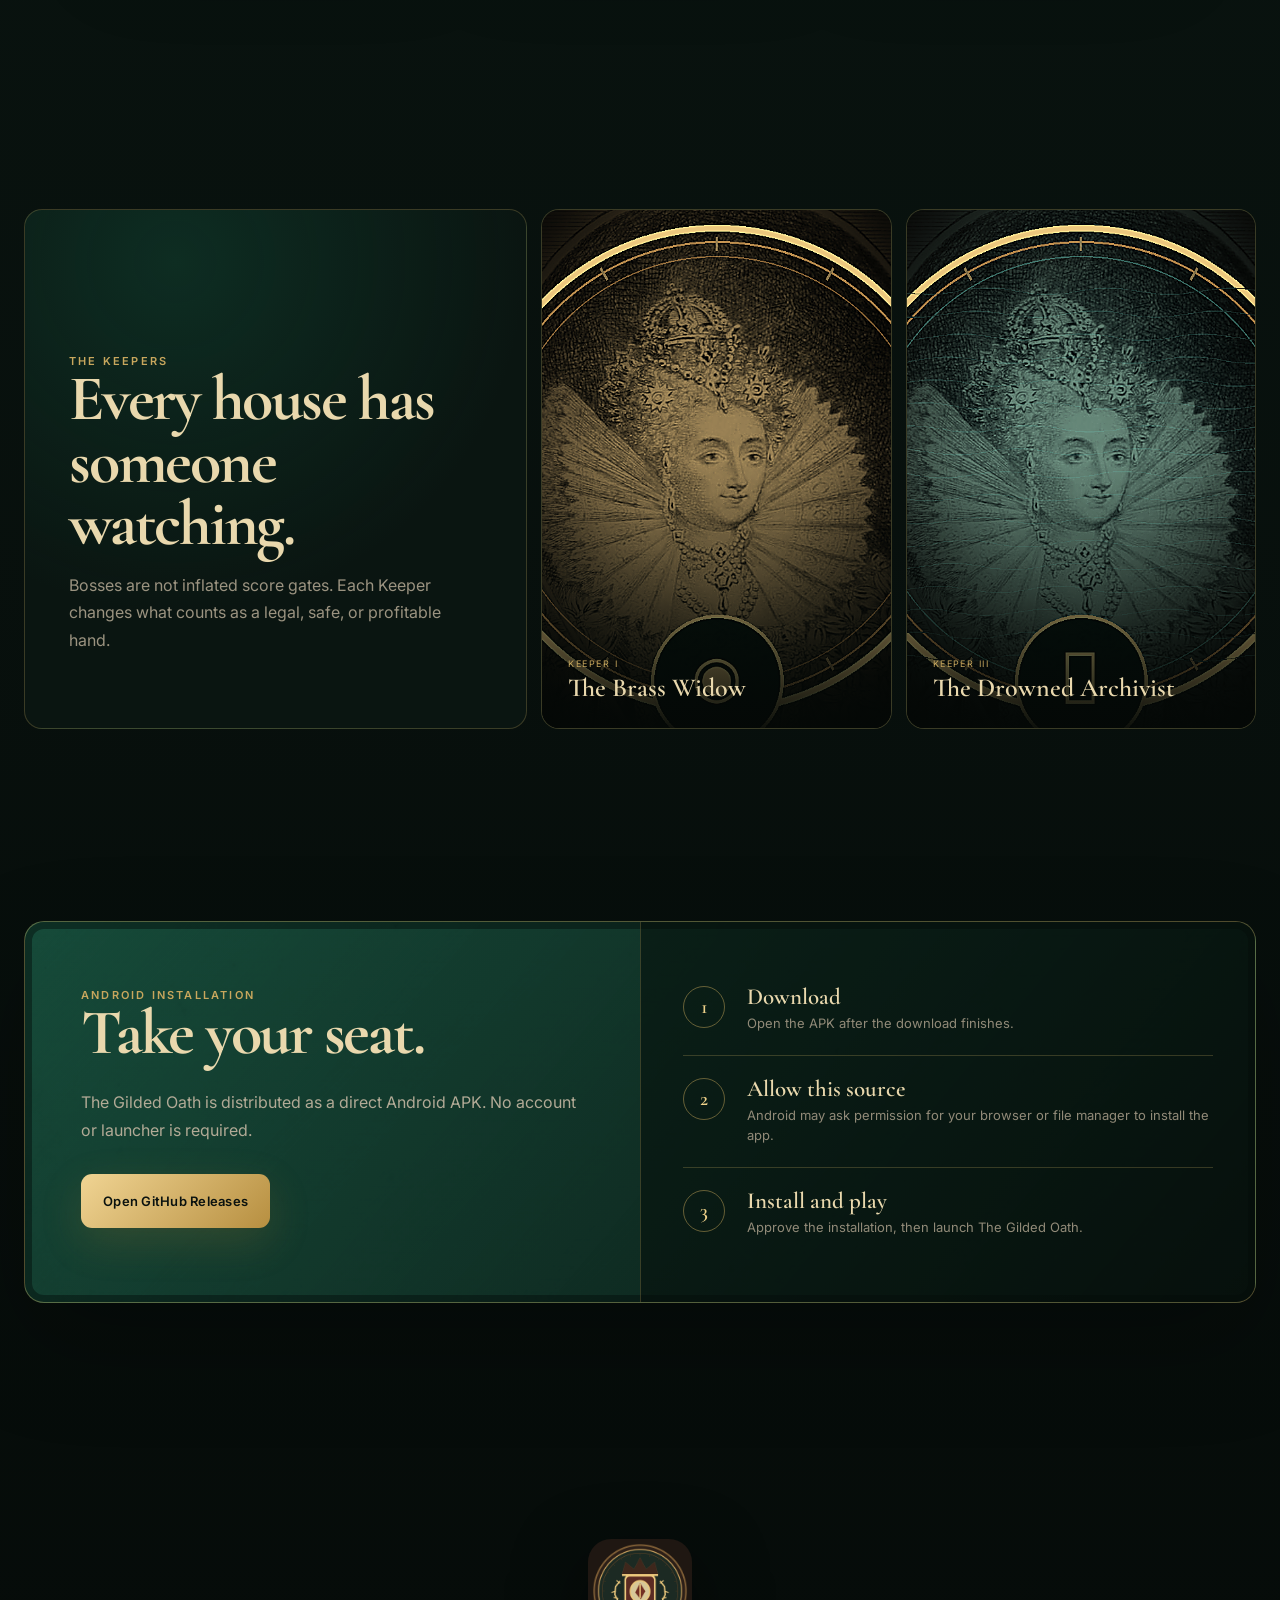
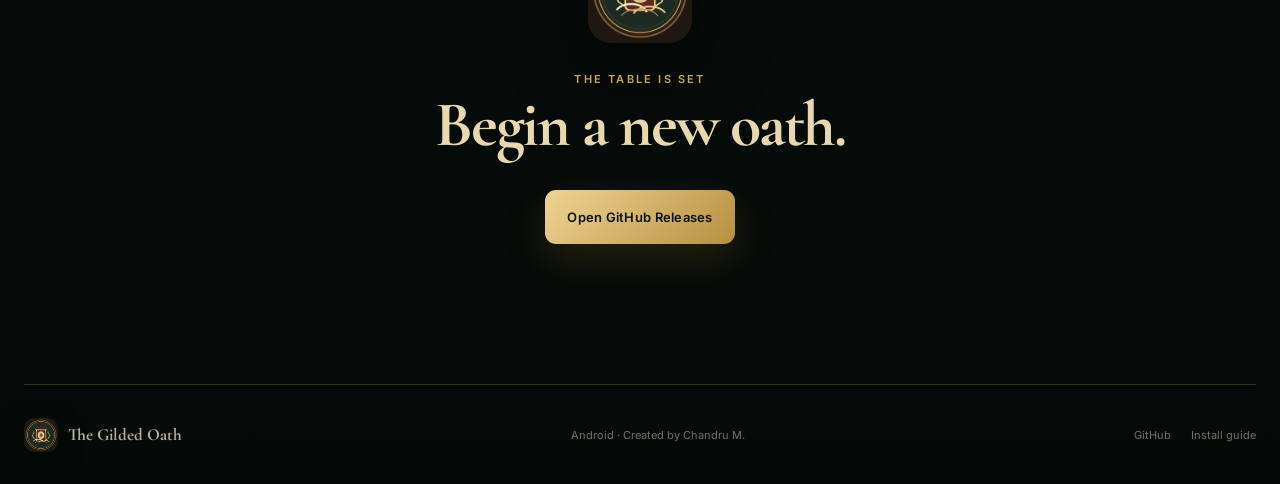
==== commit 5bbfac18: "Fix mobile layout and APK downloads" ====
--- a/index.html
+++ b/index.html
@@ -2,8 +2,8 @@
 <html lang="en">
 <head>
   <meta charset="utf-8">
-  <meta name="viewport" content="width=device-width, initial-scale=1">
-  <meta name="theme-color" content="#081611">
+  <meta name="viewport" content="width=device-width, initial-scale=1, viewport-fit=cover">
+  <meta name="theme-color" content="#07110e">
   <meta name="description" content="Download The Gilded Oath, a portrait-first tactical card roguelite for Android.">
   <meta property="og:title" content="The Gilded Oath — Android card roguelite">
   <meta property="og:description" content="Build Light and Dark formations, survive changing table laws, and challenge the Keepers.">
@@ -13,135 +13,154 @@
   <link rel="icon" href="assets/app-icon.png">
   <link rel="manifest" href="site.webmanifest">
   <link rel="stylesheet" href="styles.css">
+  <script>document.documentElement.classList.add('js');</script>
   <title>The Gilded Oath — Download for Android</title>
 </head>
 <body>
   <div class="grain" aria-hidden="true"></div>
-  <header class="site-header">
-    <a class="brand" href="#top" aria-label="The Gilded Oath home">
-      <img src="assets/app-icon.png" alt="" width="42" height="42">
-      <span>The Gilded Oath</span>
-    </a>
-    <nav aria-label="Primary navigation">
-      <a href="#game">The game</a>
-      <a href="#screens">Screens</a>
-      <a href="#install">Install</a>
-      <a class="nav-download" href="https://github.com/chandrumunisamy/the-gilded-oath/releases/download/v2.0.1/TheGildedOath_v2_0_1.apk">Download APK</a>
-    </nav>
+
+  <header class="site-header" id="site-header">
+    <div class="header-inner">
+      <a class="brand" href="#top" aria-label="The Gilded Oath home">
+        <img src="assets/app-icon.png" alt="" width="42" height="42">
+        <span>The Gilded Oath</span>
+      </a>
+      <nav aria-label="Primary navigation">
+        <a href="#game">The game</a>
+        <a href="#screens">Screens</a>
+        <a href="#install">Install</a>
+        <a class="nav-download" data-download-link href="https://github.com/chandrumunisamy/the-gilded-oath/releases" rel="noopener">
+          <span>Download</span>
+          <svg viewBox="0 0 24 24" aria-hidden="true"><path d="M12 3v11m0 0 4-4m-4 4-4-4M5 20h14"/></svg>
+        </a>
+      </nav>
+    </div>
   </header>
 
   <main id="top">
-    <section class="hero">
-      <div class="hero-copy">
-        <p class="eyebrow"><span></span> Android release · v2.0.1</p>
+    <section class="hero shell">
+      <div class="hero-copy reveal">
+        <p class="eyebrow"><span></span> Android release · <strong data-release-version>latest build</strong></p>
         <h1>Every hand is<br><em>an oath.</em></h1>
         <p class="hero-lede">A portrait-first tactical card roguelite about Light, Dark, scarce choices, and the rules that change beneath your hands.</p>
         <div class="hero-actions">
-          <a class="button button-primary" href="https://github.com/chandrumunisamy/the-gilded-oath/releases/download/v2.0.1/TheGildedOath_v2_0_1.apk">
+          <a class="button button-primary" data-download-link href="https://github.com/chandrumunisamy/the-gilded-oath/releases" rel="noopener">
             <svg viewBox="0 0 24 24" aria-hidden="true"><path d="M12 3v11m0 0 4-4m-4 4-4-4M5 20h14"/></svg>
-            Download for Android
+            <span data-download-label>Get the Android APK</span>
           </a>
-          <a class="button button-ghost" href="https://github.com/chandrumunisamy/the-gilded-oath">View on GitHub</a>
-        </div>
+          <a class="button button-ghost" href="https://github.com/chandrumunisamy/the-gilded-oath" rel="noopener">View on GitHub</a>
+        </div>
+        <p class="download-status" id="download-status" aria-live="polite">
+          Checking the latest GitHub release…
+        </p>
         <div class="release-meta" aria-label="Release information">
-          <span>ARM64</span><i></i><span>108.3 MiB</span><i></i><span>Offline</span><i></i><span>Android APK</span>
-        </div>
-      </div>
-
-      <div class="hero-art" aria-label="The Gilded Oath artwork">
+          <span>ARM64</span><i></i><span data-release-size>Android APK</span><i></i><span>Offline play</span>
+        </div>
+      </div>
+
+      <div class="hero-art reveal" id="hero-art" aria-label="The Gilded Oath artwork">
         <div class="halo"></div>
+        <div class="hero-frame" aria-hidden="true"></div>
         <img class="hero-portrait" src="assets/menu-hero.png" alt="Engraved occult card-table artwork from The Gilded Oath">
-        <div class="hero-seal">
+        <div class="hero-seal" aria-hidden="true">
           <span>THE HOUSE</span>
           <strong>AWAITS</strong>
         </div>
       </div>
     </section>
 
-    <section class="oath-strip" aria-label="Game highlights">
+    <section class="oath-strip shell reveal" aria-label="Game highlights">
       <div><strong>40</strong><span>base cards</span></div>
       <div><strong>30</strong><span>powers & seals</span></div>
       <div><strong>4</strong><span>keepers</span></div>
       <div><strong>∞</strong><span>seeded routes</span></div>
     </section>
 
-    <section class="manifesto section" id="game">
-      <div class="section-kicker">The table has laws</div>
+    <section class="manifesto section shell" id="game">
+      <p class="section-kicker reveal">The table has laws</p>
       <div class="manifesto-grid">
-        <h2>Do not chase a number.<br>Build a way out.</h2>
-        <div class="manifesto-copy">
+        <h2 class="reveal">Do not chase a number.<br>Build a way out.</h2>
+        <div class="manifesto-copy reveal">
           <p>Choose one to five cards. Turn them between Light and Dark. Spend limited Flips and Swaps. Read the law of the table, commit a formation, and live with the result.</p>
           <p>Each route mixes encounters, events, shops, rewards, and rule-changing Keepers. The same seed reproduces the same journey—victory comes from decisions, not hidden odds.</p>
         </div>
       </div>
-      <img class="ornament" src="assets/ornament-divider.png" alt="" aria-hidden="true">
-    </section>
-
-    <section class="features section">
-      <article>
+      <img class="ornament reveal" src="assets/ornament-divider.png" alt="" aria-hidden="true">
+    </section>
+
+    <section class="features section shell" aria-label="Core features">
+      <article class="reveal">
         <span class="feature-number">01</span>
         <h3>Light / Dark tension</h3>
         <p>Cash out reliable value now, or shape a darker formation with stronger multiplier and seal interactions.</p>
       </article>
-      <article>
+      <article class="reveal">
         <span class="feature-number">02</span>
         <h3>Rules that fight back</h3>
         <p>Round laws and boss restrictions alter legal plays, resource priorities, and the formations worth chasing.</p>
       </article>
-      <article>
+      <article class="reveal">
         <span class="feature-number">03</span>
         <h3>Runs worth remembering</h3>
         <p>Seeded routes, thirty Powers, deck mutations, momentum, ranks, daily oaths, and cosmetic table themes.</p>
       </article>
     </section>
 
-    <section class="gallery section" id="screens">
+    <section class="gallery section shell" id="screens">
       <div class="gallery-heading">
-        <div>
+        <div class="reveal">
           <p class="section-kicker">Inside the house</p>
           <h2>Built for a phone,<br>not shrunk onto one.</h2>
         </div>
-        <p>Touch-first portrait layouts, large card interactions, safe-area support, tactile effects, and a visual language built from walnut, felt, parchment, and brass.</p>
-      </div>
-      <div class="screens">
-        <figure class="screen screen-one">
-          <img src="assets/screen-menu.png" alt="The Gilded Oath main menu design">
+        <p class="reveal">Touch-first portrait layouts, large card interactions, safe-area support, tactile effects, and a visual language built from walnut, felt, parchment, and brass.</p>
+      </div>
+
+      <div class="screens" id="screens-track" tabindex="0" aria-label="Game screenshots">
+        <figure class="screen screen-one reveal">
+          <img src="assets/screen-menu.png" alt="The Gilded Oath main menu design" loading="lazy">
           <figcaption>Enter the house</figcaption>
         </figure>
-        <figure class="screen screen-two">
-          <img src="assets/screen-gameplay.png" alt="The Gilded Oath gameplay table design">
+        <figure class="screen screen-two reveal">
+          <img src="assets/screen-gameplay.png" alt="The Gilded Oath gameplay table design" loading="lazy">
           <figcaption>Read the table</figcaption>
         </figure>
-        <figure class="screen screen-three">
-          <img src="assets/screen-map.png" alt="The Gilded Oath route map design">
+        <figure class="screen screen-three reveal">
+          <img src="assets/screen-map.png" alt="The Gilded Oath route map design" loading="lazy">
           <figcaption>Choose the route</figcaption>
         </figure>
       </div>
-    </section>
-
-    <section class="keepers section">
-      <div class="keeper-card keeper-copy">
+      <div class="screen-dots" id="screen-dots" aria-label="Screenshot position">
+        <button class="active" aria-label="Show screenshot 1"></button>
+        <button aria-label="Show screenshot 2"></button>
+        <button aria-label="Show screenshot 3"></button>
+      </div>
+    </section>
+
+    <section class="keepers section shell">
+      <div class="keeper-card keeper-copy reveal">
         <p class="section-kicker">The Keepers</p>
         <h2>Every house has<br>someone watching.</h2>
         <p>Bosses are not inflated score gates. Each Keeper changes what counts as a legal, safe, or profitable hand.</p>
       </div>
-      <div class="keeper-card portrait-card">
-        <img src="assets/keeper-brass-widow.png" alt="The Brass Widow">
+      <div class="keeper-card portrait-card reveal">
+        <img src="assets/keeper-brass-widow.png" alt="The Brass Widow" loading="lazy">
         <div><span>Keeper I</span><strong>The Brass Widow</strong></div>
       </div>
-      <div class="keeper-card portrait-card">
-        <img src="assets/keeper-drowned-archivist.png" alt="The Drowned Archivist">
+      <div class="keeper-card portrait-card reveal">
+        <img src="assets/keeper-drowned-archivist.png" alt="The Drowned Archivist" loading="lazy">
         <div><span>Keeper III</span><strong>The Drowned Archivist</strong></div>
       </div>
     </section>
 
-    <section class="install section" id="install">
-      <div class="install-card">
-        <div>
+    <section class="install section shell" id="install">
+      <div class="install-card reveal">
+        <div class="install-copy">
           <p class="section-kicker">Android installation</p>
           <h2>Take your seat.</h2>
-          <p>The Gilded Oath is currently distributed as a direct Android APK. No account, launcher, or internet permission is required by the game.</p>
-          <a class="button button-primary" href="https://github.com/chandrumunisamy/the-gilded-oath/releases/download/v2.0.1/TheGildedOath_v2_0_1.apk">Download v2.0.1 APK</a>
+          <p>The Gilded Oath is distributed as a direct Android APK. No account or launcher is required.</p>
+          <a class="button button-primary" data-download-link href="https://github.com/chandrumunisamy/the-gilded-oath/releases" rel="noopener">
+            <span data-download-label>Open GitHub Releases</span>
+          </a>
         </div>
         <ol>
           <li><span>1</span><div><strong>Download</strong><p>Open the APK after the download finishes.</p></div></li>
@@ -151,31 +170,40 @@
       </div>
     </section>
 
-    <section class="integrity section">
+    <section class="integrity section shell reveal" id="integrity" hidden>
       <div>
         <p class="section-kicker">Release integrity</p>
         <h2>Verify the file.</h2>
       </div>
       <div class="hash-card">
-        <span>SHA-256 · TheGildedOath_v2_0_1.apk</span>
-        <code id="checksum">300b8bbc4194ac44b28205dc79cf690cbf3f2d89d57634c03dced620f31e3062</code>
+        <span id="checksum-label">SHA-256</span>
+        <code id="checksum"></code>
         <button id="copy-hash" type="button">Copy checksum</button>
       </div>
     </section>
 
-    <section class="final-cta section">
-      <img src="assets/app-icon.png" alt="The Gilded Oath icon" width="104" height="104">
+    <section class="final-cta section shell reveal">
+      <img src="assets/app-icon.png" alt="The Gilded Oath icon" width="104" height="104" loading="lazy">
       <p class="section-kicker">The table is set</p>
       <h2>Begin a new oath.</h2>
-      <a class="button button-primary" href="https://github.com/chandrumunisamy/the-gilded-oath/releases/download/v2.0.1/TheGildedOath_v2_0_1.apk">Download the APK</a>
+      <a class="button button-primary" data-download-link href="https://github.com/chandrumunisamy/the-gilded-oath/releases" rel="noopener">
+        <span data-download-label>Get the Android APK</span>
+      </a>
     </section>
   </main>
 
-  <footer>
+  <footer class="shell">
     <div class="footer-brand"><img src="assets/app-icon.png" alt="" width="34" height="34"><strong>The Gilded Oath</strong></div>
-    <p>Android v2.0.1 · Created by Chandru M.</p>
-    <div><a href="https://github.com/chandrumunisamy/the-gilded-oath">GitHub</a><a href="#install">Install guide</a></div>
+    <p>Android · Created by Chandru M.</p>
+    <div><a href="https://github.com/chandrumunisamy/the-gilded-oath" rel="noopener">GitHub</a><a href="#install">Install guide</a></div>
   </footer>
+
+  <a class="mobile-download-dock" data-download-link href="https://github.com/chandrumunisamy/the-gilded-oath/releases" rel="noopener">
+    <span class="dock-icon" aria-hidden="true">
+      <svg viewBox="0 0 24 24"><path d="M12 3v11m0 0 4-4m-4 4-4-4M5 20h14"/></svg>
+    </span>
+    <span><small data-release-version>Latest build</small><strong data-download-label>Download Android APK</strong></span>
+  </a>
 
   <script src="script.js"></script>
 </body>
--- a/styles.css
+++ b/styles.css
@@ -6,25 +6,29 @@
   --felt: #0e392d;
   --felt-bright: #14523f;
   --paper: #e9d8ad;
-  --muted: #b9ad91;
+  --muted: #aaa18d;
   --gold: #c8a75d;
   --gold-bright: #efd28a;
   --oxblood: #682c2d;
-  --line: rgba(210, 178, 102, .25);
+  --line: rgba(210, 178, 102, .24);
   --serif: 'Cormorant Garamond', Georgia, serif;
-  --sans: 'Inter', system-ui, sans-serif;
+  --sans: 'Inter', system-ui, -apple-system, BlinkMacSystemFont, 'Segoe UI', sans-serif;
+  --header-h: 76px;
+  --shell: min(1280px, calc(100% - 48px));
 }
 
 * { box-sizing: border-box; }
-html { scroll-behavior: smooth; }
+html { scroll-behavior: smooth; scroll-padding-top: calc(var(--header-h) + 18px); }
 body {
   margin: 0;
+  min-width: 320px;
   color: var(--paper);
   background:
-    radial-gradient(circle at 72% 18%, rgba(25, 91, 67, .18), transparent 30rem),
-    linear-gradient(180deg, #07110e 0%, #0a1511 45%, #050a08 100%);
+    radial-gradient(circle at 76% 12%, rgba(27, 102, 74, .20), transparent 31rem),
+    linear-gradient(180deg, #07110e 0%, #0a1511 46%, #050a08 100%);
   font-family: var(--sans);
-  overflow-x: hidden;
+  overflow-x: clip;
+  -webkit-font-smoothing: antialiased;
 }
 body::before {
   content: '';
@@ -34,191 +38,525 @@
   z-index: -2;
   background-image: url('assets/walnut.png');
   background-size: 520px;
-  opacity: .08;
+  opacity: .075;
   mix-blend-mode: luminosity;
 }
+img { max-width: 100%; }
+a { color: inherit; }
+button, a { -webkit-tap-highlight-color: transparent; }
+.shell { width: var(--shell); margin-inline: auto; }
 .grain {
   position: fixed;
   inset: 0;
   pointer-events: none;
-  z-index: 20;
-  opacity: .04;
+  z-index: 30;
+  opacity: .035;
   background-image: url("data:image/svg+xml,%3Csvg viewBox='0 0 180 180' xmlns='http://www.w3.org/2000/svg'%3E%3Cfilter id='n'%3E%3CfeTurbulence type='fractalNoise' baseFrequency='.85' numOctaves='3' stitchTiles='stitch'/%3E%3C/filter%3E%3Crect width='100%25' height='100%25' filter='url(%23n)' opacity='.65'/%3E%3C/svg%3E");
 }
-a { color: inherit; }
+
 .site-header {
   position: fixed;
-  z-index: 10;
-  top: 0;
-  left: 0;
-  right: 0;
+  z-index: 20;
+  inset: 0 0 auto;
+  height: var(--header-h);
+  border-bottom: 1px solid rgba(207, 178, 108, .12);
+  background: rgba(5, 13, 10, .68);
+  backdrop-filter: blur(18px) saturate(120%);
+  transition: background .25s ease, box-shadow .25s ease, height .25s ease;
+}
+.site-header.scrolled {
+  background: rgba(5, 13, 10, .91);
+  box-shadow: 0 14px 36px rgba(0, 0, 0, .22);
+}
+.header-inner {
+  width: min(1440px, calc(100% - clamp(36px, 8vw, 120px)));
+  height: 100%;
+  margin-inline: auto;
   display: flex;
   align-items: center;
   justify-content: space-between;
-  height: 78px;
-  padding: 0 clamp(22px, 5vw, 78px);
-  border-bottom: 1px solid rgba(207, 178, 108, .15);
-  background: rgba(5, 13, 10, .72);
-  backdrop-filter: blur(18px);
-}
-.brand { display: flex; align-items: center; gap: 11px; text-decoration: none; font-family: var(--serif); font-weight: 700; font-size: 21px; letter-spacing: .02em; }
-.brand img, .footer-brand img { border-radius: 10px; box-shadow: 0 8px 26px rgba(0,0,0,.4); }
-nav { display: flex; align-items: center; gap: 28px; }
-nav a { text-decoration: none; color: #c8bea7; font-size: 13px; letter-spacing: .04em; transition: color .2s ease; }
+  gap: 24px;
+}
+.brand {
+  min-width: 0;
+  display: flex;
+  align-items: center;
+  gap: 11px;
+  text-decoration: none;
+  font: 700 21px/1 var(--serif);
+  letter-spacing: .02em;
+}
+.brand img, .footer-brand img {
+  flex: 0 0 auto;
+  border-radius: 10px;
+  box-shadow: 0 8px 26px rgba(0,0,0,.42);
+}
+nav { display: flex; align-items: center; gap: clamp(18px, 2.3vw, 30px); }
+nav a {
+  text-decoration: none;
+  color: #c8bea7;
+  font-size: 13px;
+  letter-spacing: .04em;
+  transition: color .2s ease, border-color .2s ease, background .2s ease;
+}
 nav a:hover { color: var(--gold-bright); }
-.nav-download { border: 1px solid rgba(213, 181, 106, .52); padding: 11px 16px; border-radius: 2px; color: var(--gold-bright); }
+.nav-download {
+  min-height: 42px;
+  padding: 0 15px;
+  display: inline-flex;
+  align-items: center;
+  gap: 8px;
+  border: 1px solid rgba(213, 181, 106, .52);
+  border-radius: 10px;
+  color: var(--gold-bright);
+  background: rgba(200, 167, 93, .05);
+}
+.nav-download svg { width: 17px; fill: none; stroke: currentColor; stroke-width: 1.8; stroke-linecap: round; stroke-linejoin: round; }
 
 .hero {
   min-height: 900px;
-  max-width: 1500px;
-  margin: 0 auto;
-  padding: 145px clamp(24px, 7vw, 105px) 86px;
+  padding-top: 132px;
+  padding-bottom: 74px;
   display: grid;
   grid-template-columns: minmax(0, .92fr) minmax(420px, 1.08fr);
   align-items: center;
-  gap: 45px;
-}
-.hero-copy { position: relative; z-index: 2; }
-.eyebrow, .section-kicker { text-transform: uppercase; color: var(--gold); letter-spacing: .2em; font-size: 11px; font-weight: 600; }
+  gap: clamp(30px, 4vw, 64px);
+}
+.hero-copy { position: relative; z-index: 3; }
+.eyebrow, .section-kicker {
+  margin: 0;
+  text-transform: uppercase;
+  color: var(--gold);
+  letter-spacing: .2em;
+  font-size: 11px;
+  font-weight: 600;
+}
 .eyebrow { display: flex; align-items: center; gap: 10px; }
-.eyebrow span { width: 26px; height: 1px; background: var(--gold); }
+.eyebrow > span { width: 26px; height: 1px; background: var(--gold); }
 h1, h2, h3 { font-family: var(--serif); margin: 0; }
-h1 { font-size: clamp(64px, 7.2vw, 112px); line-height: .84; letter-spacing: -.055em; font-weight: 600; text-wrap: balance; }
+h1 {
+  margin-top: 20px;
+  font-size: clamp(64px, 7.2vw, 112px);
+  line-height: .84;
+  letter-spacing: -.055em;
+  font-weight: 600;
+  text-wrap: balance;
+}
 h1 em { color: var(--gold-bright); font-style: italic; font-weight: 500; }
-.hero-lede { max-width: 580px; color: #bdb49f; font-family: var(--serif); font-size: clamp(21px, 2vw, 28px); line-height: 1.38; margin: 30px 0 34px; }
+.hero-lede {
+  max-width: 580px;
+  margin: 30px 0 34px;
+  color: #bdb49f;
+  font: 500 clamp(21px, 2vw, 28px)/1.38 var(--serif);
+}
 .hero-actions { display: flex; flex-wrap: wrap; gap: 12px; }
-.button { min-height: 53px; padding: 0 22px; display: inline-flex; align-items: center; justify-content: center; gap: 11px; border-radius: 2px; text-decoration: none; font-size: 13px; font-weight: 600; letter-spacing: .02em; transition: transform .2s ease, border-color .2s ease, background .2s ease; }
+.button {
+  min-height: 54px;
+  padding: 0 22px;
+  display: inline-flex;
+  align-items: center;
+  justify-content: center;
+  gap: 11px;
+  border: 0;
+  border-radius: 11px;
+  text-decoration: none;
+  font-size: 13px;
+  font-weight: 600;
+  letter-spacing: .02em;
+  transition: transform .2s ease, border-color .2s ease, background .2s ease, box-shadow .2s ease;
+}
 .button:hover { transform: translateY(-2px); }
+.button:active { transform: translateY(0) scale(.985); }
 .button svg { width: 19px; fill: none; stroke: currentColor; stroke-width: 1.8; stroke-linecap: round; stroke-linejoin: round; }
-.button-primary { color: #0a120f; background: linear-gradient(135deg, #eed08b, #b99345); box-shadow: 0 14px 45px rgba(176, 132, 50, .18); }
-.button-primary:hover { background: linear-gradient(135deg, #f7dda0, #c9a052); }
-.button-ghost { border: 1px solid rgba(223, 197, 139, .3); color: #ddd2ba; }
-.release-meta { display: flex; flex-wrap: wrap; gap: 11px; align-items: center; margin-top: 22px; color: #847e70; font-size: 11px; text-transform: uppercase; letter-spacing: .12em; }
+.button-primary {
+  color: #0a120f;
+  background: linear-gradient(135deg, #f0d493, #b78f40);
+  box-shadow: 0 14px 42px rgba(176, 132, 50, .20);
+}
+.button-primary:hover { background: linear-gradient(135deg, #f7dfa5, #c7a051); box-shadow: 0 16px 50px rgba(176, 132, 50, .30); }
+.button-ghost { border: 1px solid rgba(223, 197, 139, .28); color: #ddd2ba; background: rgba(255,255,255,.012); }
+.download-status {
+  min-height: 18px;
+  margin: 17px 0 0;
+  color: #948c7a;
+  font-size: 11px;
+  line-height: 1.5;
+}
+.download-status.ready { color: #bfcaa8; }
+.download-status.warning { color: #d5b97a; }
+.release-meta {
+  display: flex;
+  flex-wrap: wrap;
+  gap: 11px;
+  align-items: center;
+  margin-top: 14px;
+  color: #847e70;
+  font-size: 10px;
+  text-transform: uppercase;
+  letter-spacing: .12em;
+}
 .release-meta i { width: 3px; height: 3px; border-radius: 50%; background: var(--gold); opacity: .7; }
 
-.hero-art { position: relative; min-height: 670px; display: grid; place-items: center; }
-.hero-art::before { content: ''; position: absolute; inset: 9% 7%; border: 1px solid rgba(210, 175, 94, .25); transform: rotate(4deg); }
-.hero-art::after { content: ''; position: absolute; inset: 15% 12%; border: 1px solid rgba(210, 175, 94, .12); transform: rotate(-4deg); }
-.halo { position: absolute; width: 580px; height: 580px; border-radius: 50%; background: radial-gradient(circle, rgba(26, 105, 78, .3), rgba(9, 22, 17, 0) 68%); filter: blur(4px); }
-.hero-portrait { position: relative; z-index: 2; width: min(640px, 100%); filter: drop-shadow(0 40px 65px rgba(0,0,0,.5)); animation: drift 8s ease-in-out infinite; }
-.hero-seal { position: absolute; z-index: 3; right: 4%; bottom: 9%; width: 122px; height: 122px; border-radius: 50%; display: grid; place-content: center; text-align: center; color: var(--gold-bright); border: 1px solid var(--gold); background: rgba(77, 28, 27, .9); box-shadow: 0 10px 40px rgba(0,0,0,.45); transform: rotate(6deg); }
-.hero-seal::before, .hero-seal::after { content: ''; position: absolute; inset: 7px; border-radius: inherit; border: 1px dashed rgba(239, 210, 138, .5); }
+.hero-art {
+  position: relative;
+  min-height: 670px;
+  display: grid;
+  place-items: center;
+  isolation: isolate;
+  transform-style: preserve-3d;
+}
+.hero-frame {
+  position: absolute;
+  inset: 9% 7%;
+  border: 1px solid rgba(210, 175, 94, .25);
+  transform: rotate(4deg) translateZ(-1px);
+}
+.hero-art::after {
+  content: '';
+  position: absolute;
+  inset: 15% 12%;
+  border: 1px solid rgba(210, 175, 94, .12);
+  transform: rotate(-4deg);
+}
+.halo {
+  position: absolute;
+  width: min(580px, 95%);
+  aspect-ratio: 1;
+  border-radius: 50%;
+  background: radial-gradient(circle, rgba(26, 105, 78, .32), rgba(9, 22, 17, 0) 68%);
+  filter: blur(4px);
+  animation: halo-breathe 6s ease-in-out infinite;
+}
+.hero-portrait {
+  position: relative;
+  z-index: 2;
+  width: min(640px, 100%);
+  filter: drop-shadow(0 40px 65px rgba(0,0,0,.52));
+  animation: drift 8s ease-in-out infinite;
+  will-change: transform;
+}
+.hero-seal {
+  position: absolute;
+  z-index: 3;
+  right: 4%;
+  bottom: 9%;
+  width: 122px;
+  aspect-ratio: 1;
+  border-radius: 50%;
+  display: grid;
+  place-content: center;
+  text-align: center;
+  color: var(--gold-bright);
+  border: 1px solid var(--gold);
+  background: rgba(77, 28, 27, .92);
+  box-shadow: 0 10px 40px rgba(0,0,0,.48);
+  transform: rotate(6deg);
+  animation: seal-breathe 5s ease-in-out infinite;
+}
+.hero-seal::before { content: ''; position: absolute; inset: 7px; border-radius: inherit; border: 1px dashed rgba(239, 210, 138, .5); }
 .hero-seal span { font-size: 8px; letter-spacing: .2em; }
-.hero-seal strong { font-family: var(--serif); font-size: 20px; }
+.hero-seal strong { font: 700 20px/1 var(--serif); }
 @keyframes drift { 0%,100% { transform: translateY(0) rotate(-.5deg); } 50% { transform: translateY(-12px) rotate(.5deg); } }
-
-.oath-strip { max-width: 1280px; margin: 0 auto 100px; display: grid; grid-template-columns: repeat(4, 1fr); border-block: 1px solid var(--line); }
-.oath-strip div { padding: 25px; display: flex; justify-content: center; align-items: baseline; gap: 10px; border-right: 1px solid var(--line); }
+@keyframes halo-breathe { 0%,100% { opacity: .72; transform: scale(.96); } 50% { opacity: 1; transform: scale(1.04); } }
+@keyframes seal-breathe { 0%,100% { transform: rotate(6deg) scale(1); } 50% { transform: rotate(4deg) scale(1.025); } }
+
+.oath-strip {
+  margin-bottom: 82px;
+  display: grid;
+  grid-template-columns: repeat(4, 1fr);
+  border-block: 1px solid var(--line);
+}
+.oath-strip div {
+  min-width: 0;
+  padding: 25px 18px;
+  display: flex;
+  justify-content: center;
+  align-items: baseline;
+  gap: 10px;
+  border-right: 1px solid var(--line);
+}
 .oath-strip div:last-child { border-right: 0; }
-.oath-strip strong { color: var(--gold-bright); font-family: var(--serif); font-size: 36px; }
-.oath-strip span { color: #8f8775; font-size: 11px; text-transform: uppercase; letter-spacing: .11em; }
-
-.section { max-width: 1280px; margin: 0 auto; padding: 105px clamp(24px, 5vw, 70px); }
-.manifesto-grid { margin-top: 22px; display: grid; grid-template-columns: 1fr .78fr; gap: 90px; align-items: start; }
-.manifesto h2, .gallery-heading h2, .keeper-copy h2, .install h2, .integrity h2, .final-cta h2 { font-size: clamp(45px, 5vw, 76px); line-height: .98; letter-spacing: -.035em; }
-.manifesto-copy { color: #afa792; font-family: var(--serif); font-size: 21px; line-height: 1.55; }
+.oath-strip strong { color: var(--gold-bright); font: 600 36px/1 var(--serif); }
+.oath-strip span { color: #8f8775; font-size: 10px; text-transform: uppercase; letter-spacing: .11em; }
+
+.section { padding-block: 96px; }
+.manifesto-grid { margin-top: 22px; display: grid; grid-template-columns: 1fr .78fr; gap: clamp(45px, 7vw, 90px); align-items: start; }
+.manifesto h2, .gallery-heading h2, .keeper-copy h2, .install h2, .integrity h2, .final-cta h2 {
+  font-size: clamp(45px, 5vw, 76px);
+  line-height: .98;
+  letter-spacing: -.035em;
+  text-wrap: balance;
+}
+.manifesto-copy { color: #afa792; font: 500 21px/1.55 var(--serif); }
 .manifesto-copy p:first-child { margin-top: 0; }
-.ornament { display: block; width: min(350px, 60%); height: 32px; object-fit: contain; margin: 70px auto 0; opacity: .7; }
-
-.features { display: grid; grid-template-columns: repeat(3, 1fr); gap: 1px; padding-top: 0; }
-.features article { min-height: 300px; padding: 40px 34px; border: 1px solid var(--line); background: linear-gradient(145deg, rgba(17, 49, 39, .36), rgba(11, 20, 17, .2)); }
-.feature-number { display: block; color: var(--gold); font-family: var(--serif); font-size: 15px; margin-bottom: 80px; }
+.ornament { display: block; width: min(350px, 60%); height: 32px; object-fit: contain; margin: 64px auto 0; opacity: .7; }
+
+.features { display: grid; grid-template-columns: repeat(3, 1fr); gap: 12px; padding-top: 0; }
+.features article {
+  min-height: 300px;
+  padding: 38px 32px;
+  border: 1px solid var(--line);
+  border-radius: 16px;
+  background: linear-gradient(145deg, rgba(17, 49, 39, .40), rgba(11, 20, 17, .24));
+  transition: transform .3s ease, border-color .3s ease, background .3s ease;
+}
+.features article:hover { transform: translateY(-6px); border-color: rgba(225, 195, 124, .42); background: linear-gradient(145deg, rgba(20, 61, 47, .48), rgba(11, 20, 17, .27)); }
+.feature-number { display: block; color: var(--gold); font: 600 15px/1 var(--serif); margin-bottom: 70px; }
 .features h3 { font-size: 30px; color: #e2d5b8; }
-.features p { color: #948d7d; line-height: 1.7; font-size: 14px; }
-
-.gallery { padding-top: 135px; }
-.gallery-heading { display: grid; grid-template-columns: 1fr .65fr; gap: 80px; align-items: end; }
-.gallery-heading > p { color: #9d9582; line-height: 1.75; max-width: 470px; }
-.screens { min-height: 920px; margin-top: 70px; display: flex; justify-content: center; align-items: flex-start; gap: clamp(14px, 3vw, 38px); perspective: 1200px; }
-.screen { width: min(30%, 325px); margin: 0; border-radius: 30px; overflow: hidden; background: #070b09; border: 1px solid rgba(219, 183, 99, .27); box-shadow: 0 35px 80px rgba(0,0,0,.45); }
+.features p { color: #9d9583; line-height: 1.7; font-size: 14px; }
+
+.gallery { padding-top: 124px; }
+.gallery-heading { display: grid; grid-template-columns: 1fr .65fr; gap: clamp(35px, 6vw, 80px); align-items: end; }
+.gallery-heading > p { color: #9d9582; line-height: 1.75; max-width: 470px; margin: 0; }
+.screens {
+  min-height: 860px;
+  margin-top: 66px;
+  display: flex;
+  justify-content: center;
+  align-items: flex-start;
+  gap: clamp(14px, 3vw, 38px);
+  perspective: 1200px;
+}
+.screen {
+  width: min(30%, 325px);
+  margin: 0;
+  border-radius: 30px;
+  overflow: hidden;
+  background: #070b09;
+  border: 1px solid rgba(219, 183, 99, .27);
+  box-shadow: 0 35px 80px rgba(0,0,0,.45);
+  transition: transform .5s cubic-bezier(.2,.8,.2,1), border-color .3s ease;
+}
+.screen:hover { border-color: rgba(239, 210, 138, .48); }
 .screen img { display: block; width: 100%; height: auto; }
 .screen figcaption { padding: 17px; text-align: center; color: #9f957f; text-transform: uppercase; letter-spacing: .16em; font-size: 9px; border-top: 1px solid var(--line); }
 .screen-one { transform: translateY(80px) rotateY(8deg) rotateZ(-2deg); }
+.screen-one:hover { transform: translateY(68px) rotateY(4deg) rotateZ(-1deg); }
 .screen-two { position: relative; z-index: 2; }
+.screen-two:hover { transform: translateY(-12px); }
 .screen-three { transform: translateY(80px) rotateY(-8deg) rotateZ(2deg); }
+.screen-three:hover { transform: translateY(68px) rotateY(-4deg) rotateZ(1deg); }
+.screen-dots { display: none; }
 
 .keepers { display: grid; grid-template-columns: 1.15fr .8fr .8fr; gap: 14px; }
-.keeper-card { min-height: 520px; position: relative; overflow: hidden; border: 1px solid var(--line); background: #0b1511; }
-.keeper-copy { padding: 60px 45px; display: flex; flex-direction: column; justify-content: flex-end; background: radial-gradient(circle at 30% 10%, rgba(20, 89, 66, .35), transparent 60%), #0a1511; }
+.keeper-card { min-height: 520px; position: relative; overflow: hidden; border: 1px solid var(--line); border-radius: 18px; background: #0b1511; }
+.keeper-copy { padding: 58px 44px; display: flex; flex-direction: column; justify-content: flex-end; background: radial-gradient(circle at 30% 10%, rgba(20, 89, 66, .35), transparent 60%), #0a1511; }
 .keeper-copy p:last-child { max-width: 480px; color: #9b9380; line-height: 1.7; }
 .portrait-card img { width: 100%; height: 100%; object-fit: cover; filter: sepia(.15) contrast(1.04); transition: transform .7s ease; }
-.portrait-card:hover img { transform: scale(1.035); }
-.portrait-card::after { content: ''; position: absolute; inset: 0; background: linear-gradient(transparent 55%, rgba(4,8,6,.95)); }
+.portrait-card:hover img { transform: scale(1.04); }
+.portrait-card::after { content: ''; position: absolute; inset: 0; background: linear-gradient(transparent 48%, rgba(4,8,6,.96)); }
 .portrait-card div { position: absolute; z-index: 2; left: 26px; right: 26px; bottom: 26px; }
 .portrait-card span { display: block; color: var(--gold); text-transform: uppercase; letter-spacing: .16em; font-size: 9px; }
-.portrait-card strong { display: block; margin-top: 5px; font-family: var(--serif); font-size: 26px; }
-
-.install-card { overflow: hidden; display: grid; grid-template-columns: 1fr 1fr; border: 1px solid rgba(210, 176, 95, .35); background: linear-gradient(130deg, rgba(18, 70, 53, .72), rgba(8, 17, 14, .94)), url('assets/felt.png'); background-size: cover; box-shadow: inset 0 0 0 7px rgba(4, 12, 9, .45), 0 40px 100px rgba(0,0,0,.25); }
-.install-card > div { padding: 70px 60px; }
-.install-card > div > p:not(.section-kicker) { color: #b2aa96; line-height: 1.7; margin: 25px 0 30px; }
-.install ol { list-style: none; margin: 0; padding: 45px; display: flex; flex-direction: column; justify-content: center; background: rgba(5, 12, 9, .5); border-left: 1px solid var(--line); }
+.portrait-card strong { display: block; margin-top: 5px; font: 600 26px/1.06 var(--serif); }
+
+.install-card {
+  overflow: hidden;
+  display: grid;
+  grid-template-columns: 1fr 1fr;
+  border: 1px solid rgba(210, 176, 95, .35);
+  border-radius: 20px;
+  background: linear-gradient(130deg, rgba(18, 70, 53, .72), rgba(8, 17, 14, .94)), url('assets/felt.png');
+  background-size: cover;
+  box-shadow: inset 0 0 0 7px rgba(4, 12, 9, .45), 0 40px 100px rgba(0,0,0,.25);
+}
+.install-copy { padding: 66px 56px; }
+.install-copy > p:not(.section-kicker) { color: #b2aa96; line-height: 1.7; margin: 25px 0 30px; }
+.install ol { list-style: none; margin: 0; padding: 42px; display: flex; flex-direction: column; justify-content: center; background: rgba(5, 12, 9, .54); border-left: 1px solid var(--line); }
 .install li { display: grid; grid-template-columns: 46px 1fr; gap: 18px; padding: 22px 0; border-bottom: 1px solid var(--line); }
 .install li:last-child { border-bottom: 0; }
-.install li > span { width: 42px; height: 42px; display: grid; place-items: center; border-radius: 50%; border: 1px solid rgba(213, 178, 95, .45); color: var(--gold-bright); font-family: var(--serif); font-size: 20px; }
-.install li strong { font-family: var(--serif); font-size: 23px; }
+.install li > span { width: 42px; height: 42px; display: grid; place-items: center; border-radius: 50%; border: 1px solid rgba(213, 178, 95, .45); color: var(--gold-bright); font: 600 20px/1 var(--serif); }
+.install li strong { font: 600 23px/1 var(--serif); }
 .install li p { color: #918a78; font-size: 13px; line-height: 1.5; margin: 5px 0 0; }
 
 .integrity { display: grid; grid-template-columns: .7fr 1.3fr; gap: 50px; align-items: center; }
-.hash-card { padding: 28px; border: 1px solid var(--line); background: rgba(5, 13, 10, .72); }
+.integrity[hidden] { display: none; }
+.hash-card { min-width: 0; padding: 28px; border: 1px solid var(--line); border-radius: 16px; background: rgba(5, 13, 10, .72); }
 .hash-card span { display: block; color: #887f6d; font-size: 10px; text-transform: uppercase; letter-spacing: .13em; margin-bottom: 13px; }
-.hash-card code { display: block; color: #d9c896; word-break: break-all; font-size: 13px; line-height: 1.7; }
-.hash-card button { margin-top: 18px; padding: 9px 12px; border: 1px solid rgba(213, 178, 95, .3); background: transparent; color: #bbb097; cursor: pointer; font: 600 11px var(--sans); text-transform: uppercase; letter-spacing: .1em; }
-
-.final-cta { text-align: center; padding-block: 150px; }
+.hash-card code { display: block; color: #d9c896; overflow-wrap: anywhere; font-size: 13px; line-height: 1.7; }
+.hash-card button { margin-top: 18px; padding: 10px 13px; border: 1px solid rgba(213, 178, 95, .3); border-radius: 8px; background: transparent; color: #bbb097; cursor: pointer; font: 600 11px var(--sans); text-transform: uppercase; letter-spacing: .1em; }
+.final-cta { text-align: center; padding-block: 140px; }
 .final-cta img { border-radius: 23px; box-shadow: 0 25px 70px rgba(0,0,0,.5); margin-bottom: 25px; }
 .final-cta h2 { margin: 8px 0 34px; }
 
-footer { max-width: 1280px; margin: 0 auto; min-height: 100px; padding: 24px clamp(24px, 5vw, 70px); display: flex; justify-content: space-between; align-items: center; gap: 20px; border-top: 1px solid var(--line); color: #756f63; font-size: 11px; }
-.footer-brand { display: flex; align-items: center; gap: 10px; color: #b8ae98; font-family: var(--serif); font-size: 17px; }
+footer { min-height: 100px; padding-block: 24px; display: flex; justify-content: space-between; align-items: center; gap: 20px; border-top: 1px solid var(--line); color: #756f63; font-size: 11px; }
+.footer-brand { display: flex; align-items: center; gap: 10px; color: #b8ae98; font: 600 17px/1 var(--serif); }
 footer div:last-child { display: flex; gap: 20px; }
 footer a { text-decoration: none; }
+.mobile-download-dock { display: none; }
+
+.js .reveal { opacity: 0; transform: translateY(26px); }
+.js .reveal.is-visible { opacity: 1; transform: translateY(0); transition: opacity .75s ease, transform .75s cubic-bezier(.2,.8,.2,1); }
+.js .features .reveal:nth-child(2), .js .keepers .reveal:nth-child(2) { transition-delay: .08s; }
+.js .features .reveal:nth-child(3), .js .keepers .reveal:nth-child(3) { transition-delay: .16s; }
 
 @media (max-width: 980px) {
+  :root { --shell: min(100% - 40px, 820px); }
   nav a:not(.nav-download) { display: none; }
-  .hero { grid-template-columns: 1fr; padding-top: 130px; text-align: center; }
-  .hero-copy { display: flex; flex-direction: column; align-items: center; }
-  .hero-art { min-height: 560px; }
-  .manifesto-grid, .gallery-heading, .integrity { grid-template-columns: 1fr; gap: 30px; }
+  .hero { min-height: auto; grid-template-columns: 1fr; padding-top: 128px; text-align: center; gap: 12px; }
+  .hero-copy { max-width: 720px; margin-inline: auto; display: flex; flex-direction: column; align-items: center; }
+  .hero-art { width: min(680px, 100%); min-height: 560px; margin-inline: auto; }
+  .manifesto-grid, .gallery-heading, .integrity { grid-template-columns: 1fr; gap: 28px; }
   .features { grid-template-columns: 1fr; }
-  .features article { min-height: 230px; }
-  .feature-number { margin-bottom: 45px; }
-  .screens { min-height: auto; align-items: center; overflow-x: auto; justify-content: flex-start; padding: 20px 30px 80px; margin-inline: -24px; scroll-snap-type: x mandatory; }
-  .screen { min-width: 285px; width: 285px; transform: none; scroll-snap-align: center; }
+  .features article { min-height: 220px; }
+  .feature-number { margin-bottom: 42px; }
+  .screens {
+    min-height: auto;
+    width: 100vw;
+    margin-left: calc((100vw - 100%) / -2);
+    padding: 22px max(28px, calc((100vw - 330px) / 2)) 42px;
+    justify-content: flex-start;
+    gap: 18px;
+    overflow-x: auto;
+    overscroll-behavior-inline: contain;
+    scroll-snap-type: x mandatory;
+    scrollbar-width: none;
+    perspective: none;
+  }
+  .screens::-webkit-scrollbar { display: none; }
+  .screen, .screen-one, .screen-two, .screen-three {
+    flex: 0 0 min(76vw, 330px);
+    width: min(76vw, 330px);
+    transform: none;
+    scroll-snap-align: center;
+    scroll-snap-stop: always;
+  }
+  .screen:hover, .screen-one:hover, .screen-two:hover, .screen-three:hover { transform: none; }
+  .screen-dots { display: flex; justify-content: center; gap: 8px; margin-top: 5px; }
+  .screen-dots button { width: 7px; height: 7px; padding: 0; border: 0; border-radius: 50%; background: rgba(221, 200, 151, .25); transition: width .25s ease, background .25s ease; }
+  .screen-dots button.active { width: 24px; border-radius: 999px; background: var(--gold); }
   .keepers { grid-template-columns: 1fr 1fr; }
-  .keeper-copy { grid-column: 1 / -1; min-height: 390px; }
+  .keeper-copy { grid-column: 1 / -1; min-height: 360px; }
   .install-card { grid-template-columns: 1fr; }
   .install ol { border-left: 0; border-top: 1px solid var(--line); }
 }
 
-@media (max-width: 650px) {
-  .site-header { height: 68px; padding-inline: 18px; }
-  .brand span { font-size: 17px; }
-  .brand img { width: 36px; height: 36px; }
-  .nav-download { padding: 9px 11px; font-size: 10px; }
-  .hero { min-height: auto; padding: 115px 22px 45px; gap: 0; }
-  h1 { font-size: clamp(57px, 19vw, 80px); }
-  .hero-lede { font-size: 20px; }
-  .hero-actions { width: 100%; }
-  .button { width: 100%; }
-  .hero-art { min-height: 440px; }
-  .hero-seal { right: 0; width: 100px; height: 100px; }
-  .oath-strip { grid-template-columns: 1fr 1fr; margin-bottom: 60px; }
+@media (max-width: 680px) {
+  :root {
+    --header-h: 66px;
+    --shell: calc(100% - 32px);
+  }
+  body { padding-bottom: calc(82px + env(safe-area-inset-bottom)); }
+  .site-header { height: var(--header-h); }
+  .header-inner { width: calc(100% - 28px); gap: 12px; }
+  .brand { gap: 9px; min-width: 0; }
+  .brand img { width: 36px; height: 36px; border-radius: 9px; }
+  .brand span { font-size: 17px; white-space: nowrap; overflow: hidden; text-overflow: ellipsis; }
+  .nav-download { min-height: 40px; width: 42px; padding: 0; justify-content: center; border-radius: 10px; }
+  .nav-download span { display: none; }
+  .nav-download svg { width: 19px; }
+
+  .hero { padding-top: 100px; padding-bottom: 44px; gap: 8px; }
+  .hero-copy { width: 100%; }
+  .eyebrow { justify-content: center; font-size: 9px; letter-spacing: .16em; }
+  .eyebrow > span { width: 18px; }
+  h1 { margin-top: 17px; font-size: clamp(55px, 17vw, 72px); line-height: .87; letter-spacing: -.05em; }
+  .hero-lede { max-width: 34rem; margin: 24px auto 26px; padding-inline: 3px; font-size: 19px; line-height: 1.42; }
+  .hero-actions { width: 100%; display: grid; grid-template-columns: 1fr; }
+  .button { width: 100%; min-height: 56px; border-radius: 12px; }
+  .download-status { max-width: 31rem; margin-top: 14px; text-align: center; }
+  .release-meta { justify-content: center; row-gap: 7px; font-size: 9px; }
+
+  .hero-art { min-height: 390px; margin-top: 5px; }
+  .hero-portrait { width: min(430px, 110%); max-width: none; }
+  .hero-frame { inset: 11% 2%; }
+  .hero-art::after { inset: 17% 8%; }
+  .hero-seal { right: -2px; bottom: 8%; width: 92px; }
+  .hero-seal strong { font-size: 16px; }
+
+  .oath-strip { grid-template-columns: 1fr 1fr; margin-bottom: 46px; border: 1px solid var(--line); border-radius: 14px; overflow: hidden; }
+  .oath-strip div { min-height: 92px; padding: 18px 10px; flex-direction: column; align-items: center; gap: 5px; text-align: center; }
   .oath-strip div:nth-child(2) { border-right: 0; }
   .oath-strip div:nth-child(-n+2) { border-bottom: 1px solid var(--line); }
-  .oath-strip strong { font-size: 29px; }
-  .section { padding: 75px 22px; }
-  .manifesto h2, .gallery-heading h2, .keeper-copy h2, .install h2, .integrity h2, .final-cta h2 { font-size: 45px; }
-  .manifesto-copy { font-size: 18px; }
-  .gallery { padding-inline: 22px; }
-  .keepers { grid-template-columns: 1fr; }
-  .keeper-copy { grid-column: auto; padding: 45px 28px; }
-  .keeper-card { min-height: 500px; }
-  .install-card > div { padding: 48px 28px; }
-  .install ol { padding: 25px 28px; }
-  footer { flex-direction: column; text-align: center; padding-block: 38px; }
+  .oath-strip strong { font-size: 30px; }
+  .oath-strip span { font-size: 9px; line-height: 1.3; }
+
+  .section { padding-block: 68px; }
+  .section-kicker { font-size: 10px; text-align: left; }
+  .manifesto-grid { margin-top: 15px; gap: 24px; }
+  .manifesto h2, .gallery-heading h2, .keeper-copy h2, .install h2, .integrity h2, .final-cta h2 { font-size: clamp(40px, 12.5vw, 52px); line-height: .97; }
+  .manifesto h2 br, .gallery-heading h2 br, .keeper-copy h2 br { display: none; }
+  .manifesto-copy { font-size: 18px; line-height: 1.55; }
+  .manifesto-copy p { margin-block: 0 18px; }
+  .ornament { width: min(270px, 78%); margin-top: 46px; }
+
+  .features { gap: 12px; }
+  .features article { min-height: 0; padding: 28px 24px; border-radius: 15px; }
+  .feature-number { margin-bottom: 32px; }
+  .features h3 { font-size: 28px; }
+  .features p { margin-bottom: 0; }
+
+  .gallery { width: 100%; padding-inline: 0; }
+  .gallery-heading { width: var(--shell); margin-inline: auto; gap: 20px; }
+  .gallery-heading > p { line-height: 1.65; }
+  .screens { margin-top: 36px; padding-inline: max(20px, calc((100vw - min(82vw, 330px)) / 2)); gap: 14px; }
+  .screen, .screen-one, .screen-two, .screen-three { flex-basis: min(82vw, 330px); width: min(82vw, 330px); border-radius: 25px; }
+
+  .keepers { grid-template-columns: 1fr; gap: 12px; }
+  .keeper-copy { grid-column: auto; min-height: 330px; padding: 38px 26px; }
+  .keeper-copy p:last-child { margin-bottom: 0; }
+  .keeper-card { min-height: 450px; border-radius: 16px; }
+  .portrait-card { aspect-ratio: .84; min-height: 0; }
+  .portrait-card div { left: 22px; right: 22px; bottom: 22px; }
+
+  .install-card { border-radius: 16px; box-shadow: inset 0 0 0 4px rgba(4, 12, 9, .40), 0 30px 70px rgba(0,0,0,.23); }
+  .install-copy { padding: 42px 24px 34px; }
+  .install-copy > p:not(.section-kicker) { margin: 20px 0 26px; }
+  .install ol { padding: 16px 24px 24px; }
+  .install li { grid-template-columns: 40px 1fr; gap: 14px; padding: 19px 0; }
+  .install li > span { width: 38px; height: 38px; font-size: 18px; }
+  .install li strong { font-size: 21px; }
+
+  .integrity { gap: 22px; }
+  .hash-card { padding: 22px; }
+  .hash-card code { font-size: 11px; }
+  .final-cta { padding-block: 92px; }
+  .final-cta img { width: 88px; height: 88px; border-radius: 20px; }
+  footer { padding-block: 34px; flex-direction: column; text-align: center; }
+  footer div:last-child { justify-content: center; }
+
+  .mobile-download-dock {
+    position: fixed;
+    z-index: 25;
+    left: 12px;
+    right: 12px;
+    bottom: max(10px, env(safe-area-inset-bottom));
+    min-height: 64px;
+    padding: 9px 16px 9px 11px;
+    display: flex;
+    align-items: center;
+    gap: 12px;
+    color: #09120f;
+    text-decoration: none;
+    border: 1px solid rgba(255, 235, 183, .55);
+    border-radius: 17px;
+    background: linear-gradient(135deg, rgba(244, 218, 158, .98), rgba(184, 142, 61, .98));
+    box-shadow: 0 16px 45px rgba(0,0,0,.46), inset 0 1px rgba(255,255,255,.34);
+    backdrop-filter: blur(14px);
+    transform: translateY(130%);
+    animation: dock-arrive .65s .7s cubic-bezier(.2,.8,.2,1) forwards;
+  }
+  .dock-icon { width: 43px; height: 43px; flex: 0 0 auto; display: grid; place-items: center; border-radius: 12px; background: rgba(7,16,13,.10); }
+  .dock-icon svg { width: 22px; fill: none; stroke: currentColor; stroke-width: 1.8; stroke-linecap: round; stroke-linejoin: round; }
+  .mobile-download-dock > span:last-child { min-width: 0; display: flex; flex-direction: column; gap: 2px; }
+  .mobile-download-dock small { font-size: 9px; line-height: 1; text-transform: uppercase; letter-spacing: .12em; opacity: .68; }
+  .mobile-download-dock strong { font-size: 13px; line-height: 1.2; white-space: nowrap; overflow: hidden; text-overflow: ellipsis; }
+  @keyframes dock-arrive { to { transform: translateY(0); } }
+}
+
+@media (max-width: 380px) {
+  .brand span { max-width: 170px; }
+  h1 { font-size: 54px; }
+  .hero-lede { font-size: 18px; }
+  .release-meta i:nth-of-type(2), .release-meta span:last-child { display: none; }
+}
+
+@media (hover: none) {
+  .features article:hover, .portrait-card:hover img, .button:hover { transform: none; }
 }
 
 @media (prefers-reduced-motion: reduce) {
   html { scroll-behavior: auto; }
-  *, *::before, *::after { animation-duration: .001ms !important; animation-iteration-count: 1 !important; transition-duration: .001ms !important; }
-}
+  *, *::before, *::after { animation-duration: .001ms !important; animation-iteration-count: 1 !important; transition-duration: .001ms !important; scroll-behavior: auto !important; }
+  .js .reveal { opacity: 1; transform: none; }
+  .mobile-download-dock { transform: none; }
+}
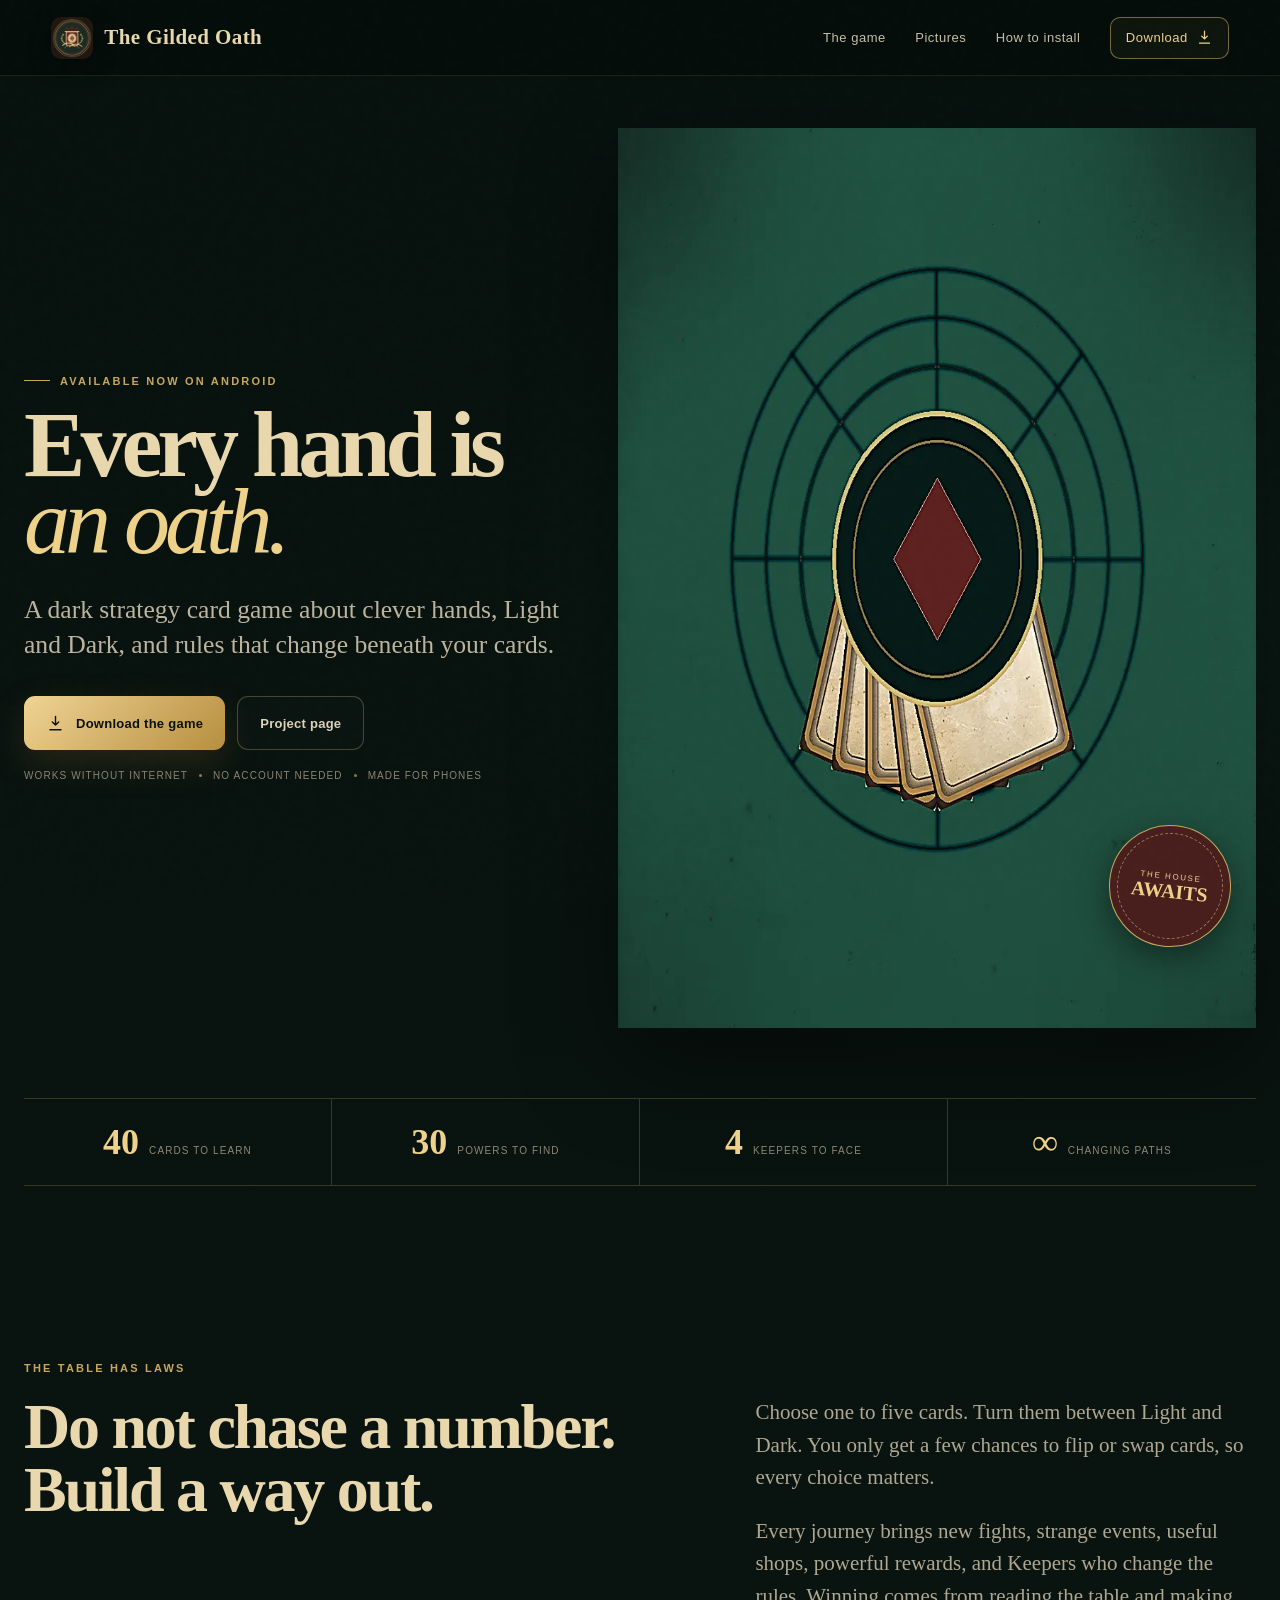
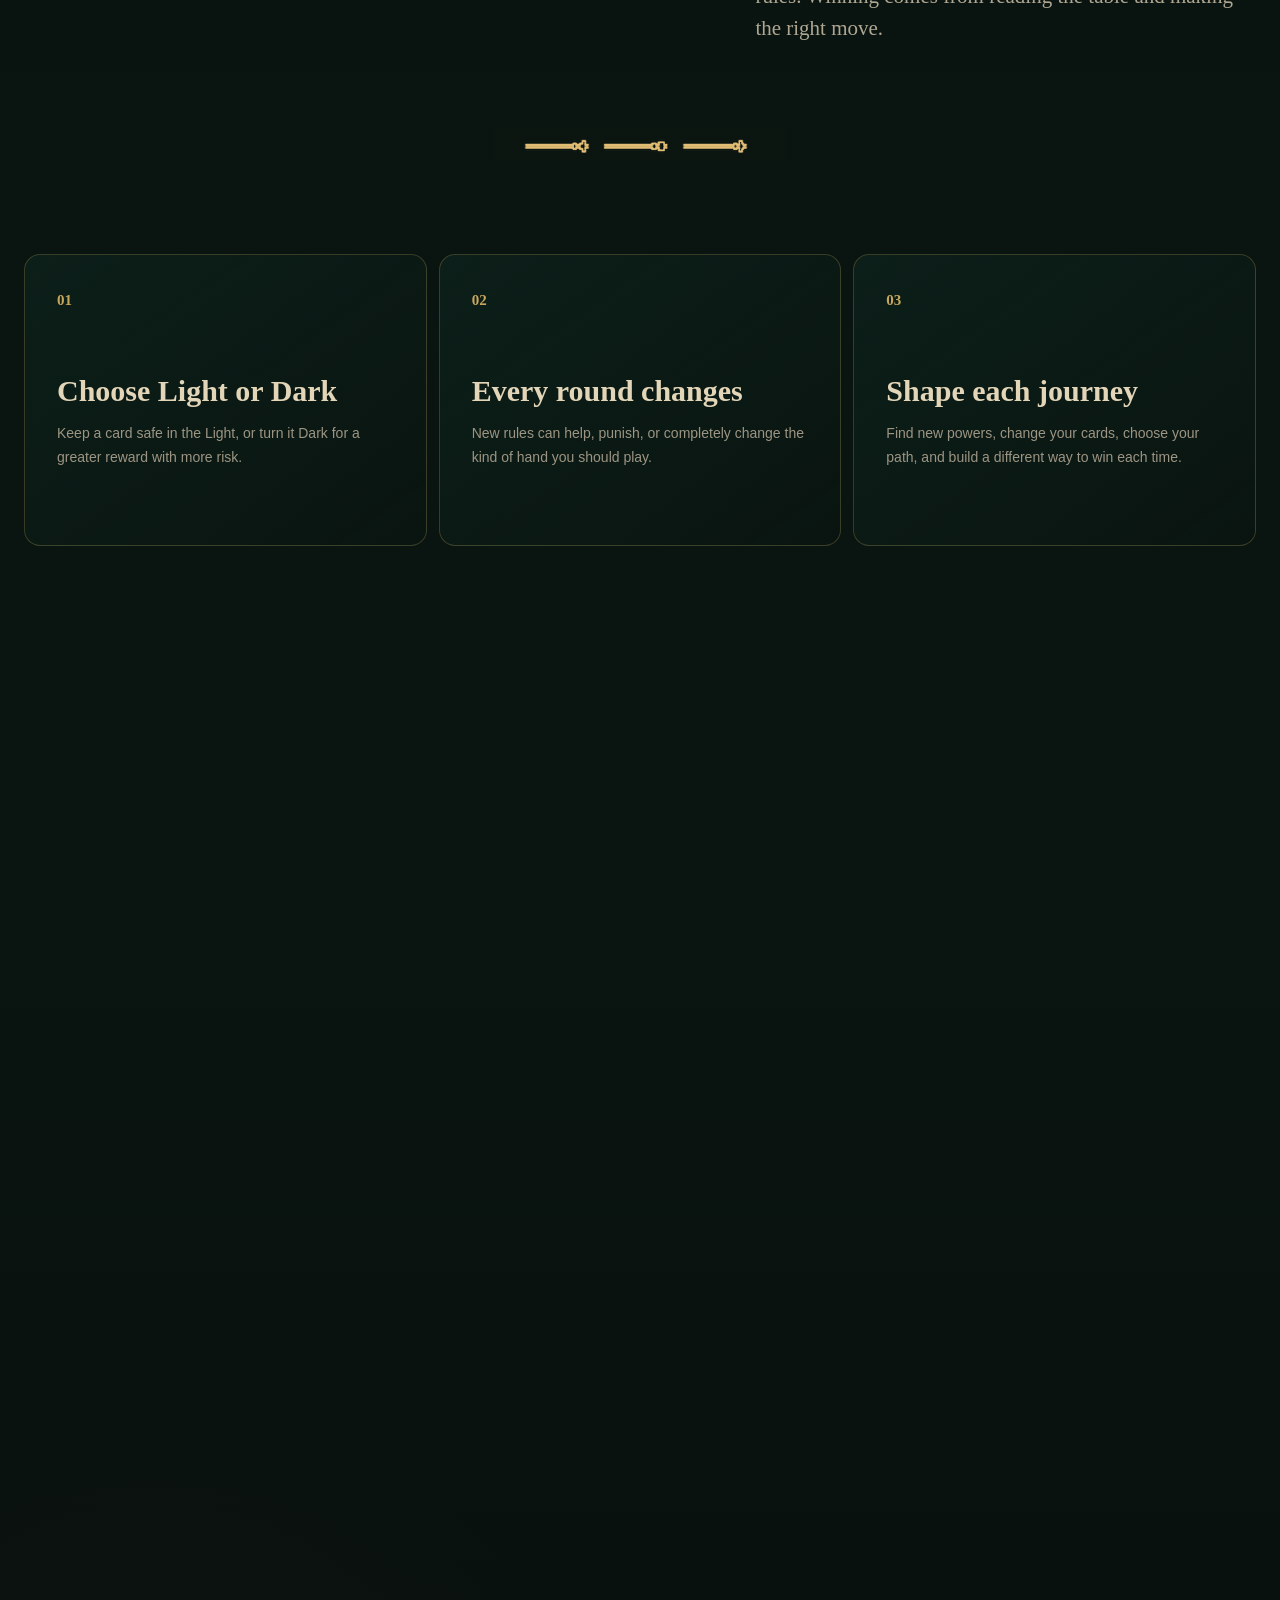
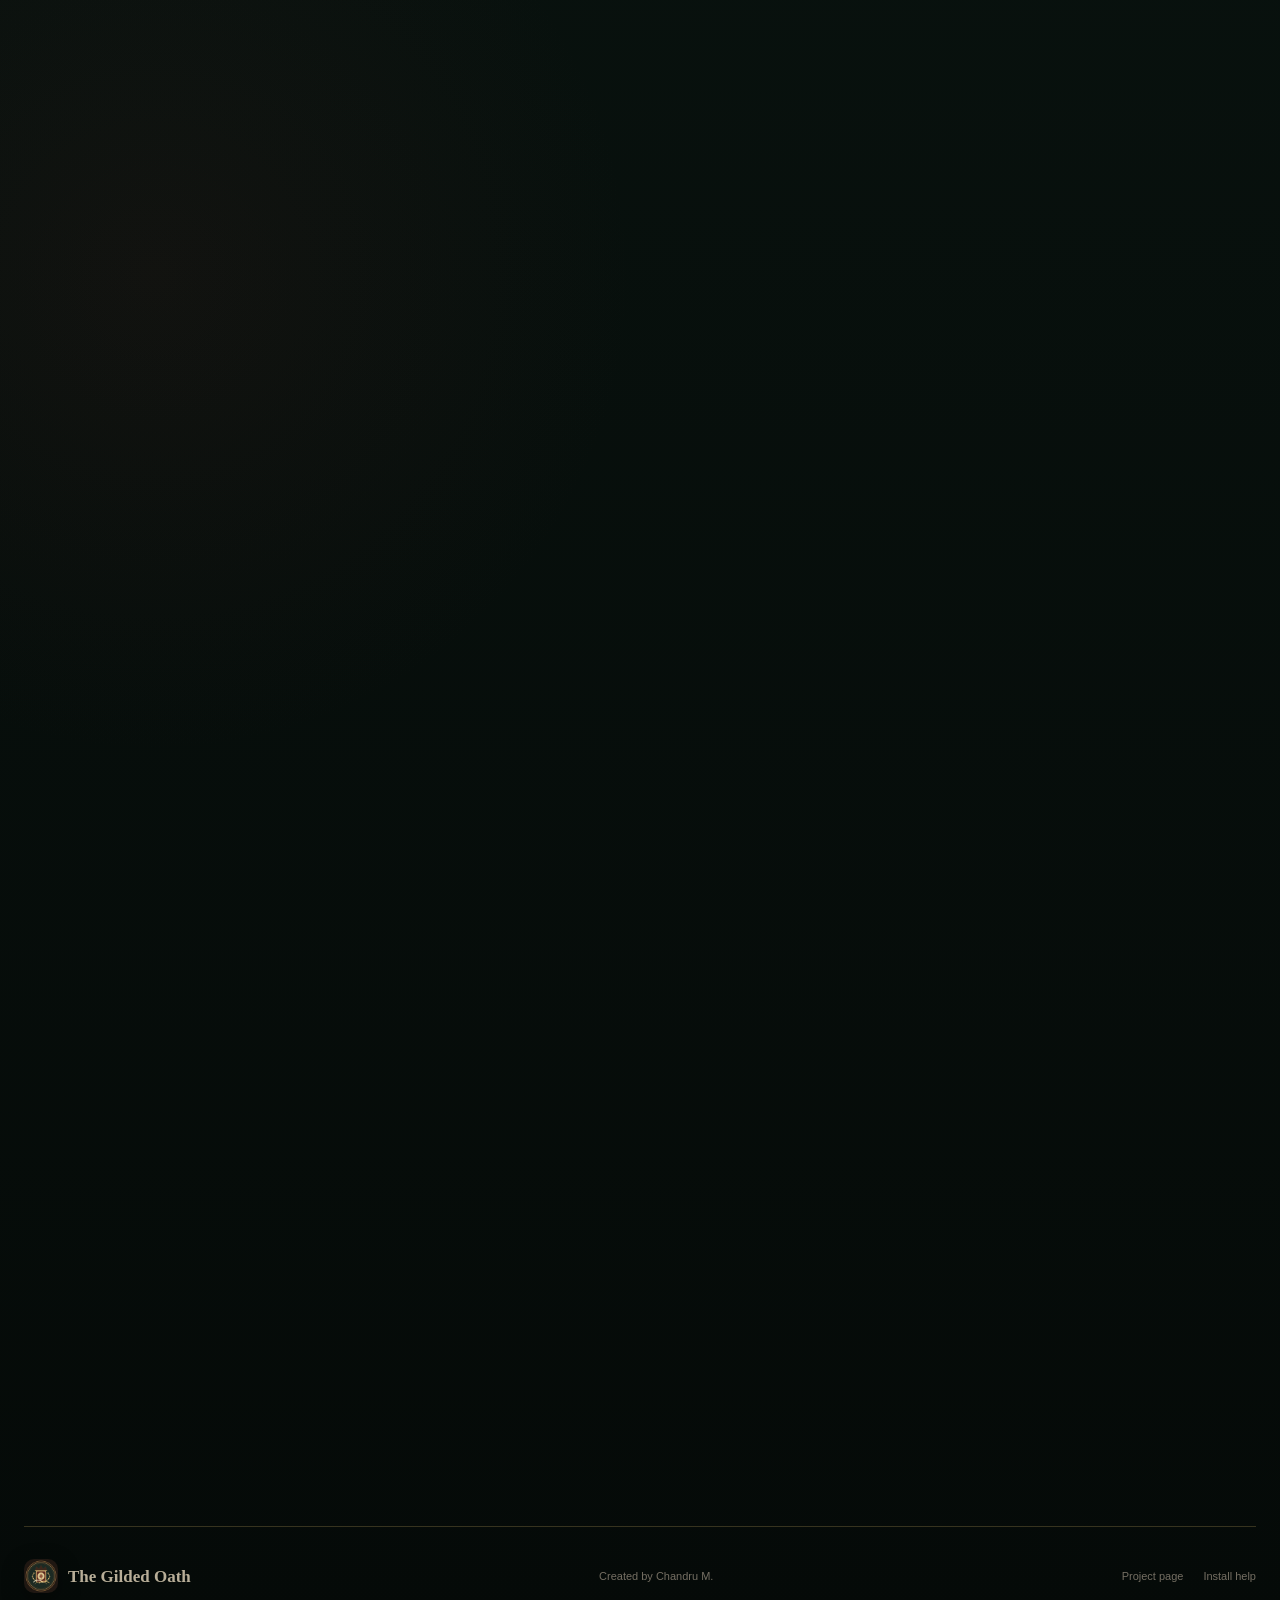
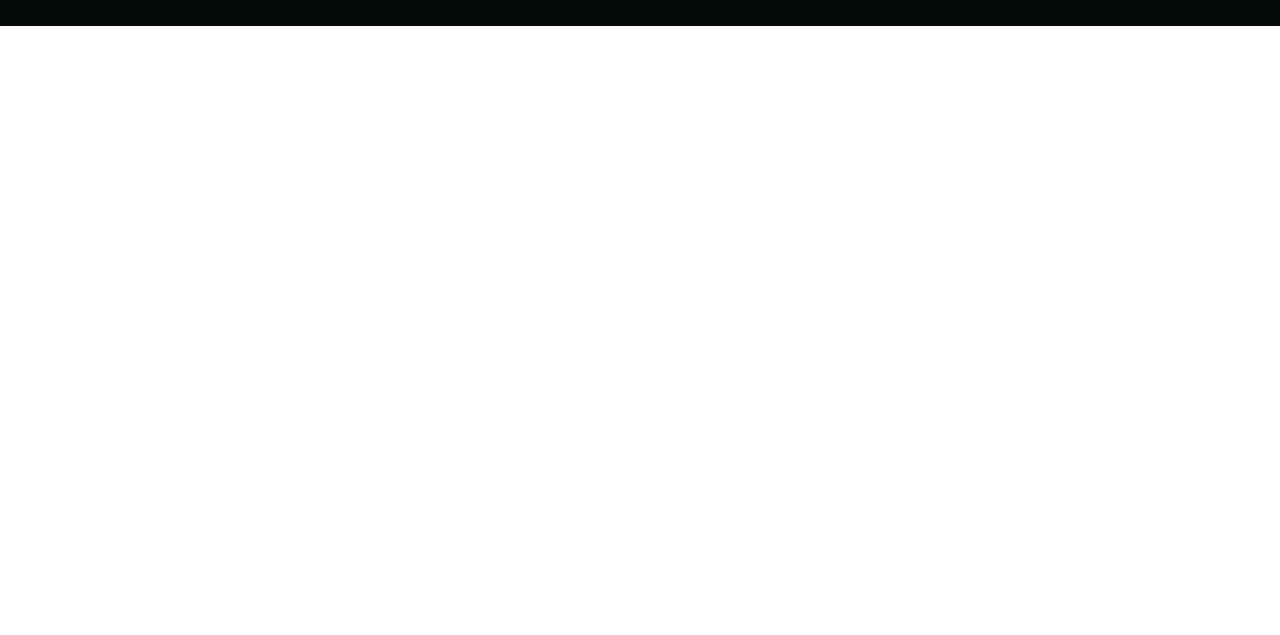
==== commit 66ed545c: "Polish mobile site and improve loading speed" ====
--- a/index.html
+++ b/index.html
@@ -4,14 +4,16 @@
   <meta charset="utf-8">
   <meta name="viewport" content="width=device-width, initial-scale=1, viewport-fit=cover">
   <meta name="theme-color" content="#07110e">
-  <meta name="description" content="Download The Gilded Oath, a portrait-first tactical card roguelite for Android.">
-  <meta property="og:title" content="The Gilded Oath — Android card roguelite">
-  <meta property="og:description" content="Build Light and Dark formations, survive changing table laws, and challenge the Keepers.">
+  <meta name="description" content="Download The Gilded Oath, a dark strategy card game made for Android.">
+  <meta property="og:title" content="The Gilded Oath — Download for Android">
+  <meta property="og:description" content="Build clever hands, balance Light and Dark, and survive rules that change every round.">
   <meta property="og:image" content="assets/social-card.png">
   <meta property="og:type" content="website">
   <meta name="twitter:card" content="summary_large_image">
   <link rel="icon" href="assets/app-icon.png">
   <link rel="manifest" href="site.webmanifest">
+  <link rel="preload" href="assets/menu-hero-480.webp" as="image" type="image/webp" media="(max-width: 680px)">
+  <link rel="preload" href="assets/menu-hero-900.webp" as="image" type="image/webp" media="(min-width: 681px)">
   <link rel="stylesheet" href="styles.css">
   <script>document.documentElement.classList.add('js');</script>
   <title>The Gilded Oath — Download for Android</title>
@@ -25,11 +27,11 @@
         <img src="assets/app-icon.png" alt="" width="42" height="42">
         <span>The Gilded Oath</span>
       </a>
-      <nav aria-label="Primary navigation">
+      <nav aria-label="Main navigation">
         <a href="#game">The game</a>
-        <a href="#screens">Screens</a>
-        <a href="#install">Install</a>
-        <a class="nav-download" data-download-link href="https://github.com/chandrumunisamy/the-gilded-oath/releases" rel="noopener">
+        <a href="#screens">Pictures</a>
+        <a href="#install">How to install</a>
+        <a class="nav-download" data-download-link href="https://github.com/chandrumunisamy/the-gilded-oath/releases" aria-label="Download The Gilded Oath">
           <span>Download</span>
           <svg viewBox="0 0 24 24" aria-hidden="true"><path d="M12 3v11m0 0 4-4m-4 4-4-4M5 20h14"/></svg>
         </a>
@@ -40,28 +42,34 @@
   <main id="top">
     <section class="hero shell">
       <div class="hero-copy reveal">
-        <p class="eyebrow"><span></span> Android release · <strong data-release-version>latest build</strong></p>
+        <p class="eyebrow"><span></span> Available now on Android</p>
         <h1>Every hand is<br><em>an oath.</em></h1>
-        <p class="hero-lede">A portrait-first tactical card roguelite about Light, Dark, scarce choices, and the rules that change beneath your hands.</p>
+        <p class="hero-lede">A dark strategy card game about clever hands, Light and Dark, and rules that change beneath your cards.</p>
         <div class="hero-actions">
-          <a class="button button-primary" data-download-link href="https://github.com/chandrumunisamy/the-gilded-oath/releases" rel="noopener">
+          <a class="button button-primary" data-download-link href="https://github.com/chandrumunisamy/the-gilded-oath/releases">
             <svg viewBox="0 0 24 24" aria-hidden="true"><path d="M12 3v11m0 0 4-4m-4 4-4-4M5 20h14"/></svg>
-            <span data-download-label>Get the Android APK</span>
+            <span>Download the game</span>
           </a>
-          <a class="button button-ghost" href="https://github.com/chandrumunisamy/the-gilded-oath" rel="noopener">View on GitHub</a>
-        </div>
-        <p class="download-status" id="download-status" aria-live="polite">
-          Checking the latest GitHub release…
-        </p>
-        <div class="release-meta" aria-label="Release information">
-          <span>ARM64</span><i></i><span data-release-size>Android APK</span><i></i><span>Offline play</span>
+          <a class="button button-ghost" href="https://github.com/chandrumunisamy/the-gilded-oath">Project page</a>
+        </div>
+        <div class="release-meta" aria-label="Game information">
+          <span>Works without internet</span><i></i><span>No account needed</span><i></i><span>Made for phones</span>
         </div>
       </div>
 
       <div class="hero-art reveal" id="hero-art" aria-label="The Gilded Oath artwork">
-        <div class="halo"></div>
+        <div class="halo" aria-hidden="true"></div>
         <div class="hero-frame" aria-hidden="true"></div>
-        <img class="hero-portrait" src="assets/menu-hero.png" alt="Engraved occult card-table artwork from The Gilded Oath">
+        <img
+          class="hero-portrait"
+          src="assets/menu-hero-900.webp"
+          srcset="assets/menu-hero-480.webp 480w, assets/menu-hero-900.webp 900w"
+          sizes="(max-width: 680px) 480px, 640px"
+          width="900"
+          height="900"
+          alt="Engraved card-table artwork from The Gilded Oath"
+          fetchpriority="high"
+          decoding="async">
         <div class="hero-seal" aria-hidden="true">
           <span>THE HOUSE</span>
           <strong>AWAITS</strong>
@@ -70,141 +78,127 @@
     </section>
 
     <section class="oath-strip shell reveal" aria-label="Game highlights">
-      <div><strong>40</strong><span>base cards</span></div>
-      <div><strong>30</strong><span>powers & seals</span></div>
-      <div><strong>4</strong><span>keepers</span></div>
-      <div><strong>∞</strong><span>seeded routes</span></div>
-    </section>
-
-    <section class="manifesto section shell" id="game">
+      <div><strong>40</strong><span>cards to learn</span></div>
+      <div><strong>30</strong><span>powers to find</span></div>
+      <div><strong>4</strong><span>keepers to face</span></div>
+      <div><strong>∞</strong><span>changing paths</span></div>
+    </section>
+
+    <section class="manifesto section shell deferred" id="game">
       <p class="section-kicker reveal">The table has laws</p>
       <div class="manifesto-grid">
         <h2 class="reveal">Do not chase a number.<br>Build a way out.</h2>
         <div class="manifesto-copy reveal">
-          <p>Choose one to five cards. Turn them between Light and Dark. Spend limited Flips and Swaps. Read the law of the table, commit a formation, and live with the result.</p>
-          <p>Each route mixes encounters, events, shops, rewards, and rule-changing Keepers. The same seed reproduces the same journey—victory comes from decisions, not hidden odds.</p>
-        </div>
-      </div>
-      <img class="ornament reveal" src="assets/ornament-divider.png" alt="" aria-hidden="true">
-    </section>
-
-    <section class="features section shell" aria-label="Core features">
+          <p>Choose one to five cards. Turn them between Light and Dark. You only get a few chances to flip or swap cards, so every choice matters.</p>
+          <p>Every journey brings new fights, strange events, useful shops, powerful rewards, and Keepers who change the rules. Winning comes from reading the table and making the right move.</p>
+        </div>
+      </div>
+      <img class="ornament reveal" src="assets/ornament-divider.png" width="1020" height="112" alt="" aria-hidden="true" loading="lazy" decoding="async">
+    </section>
+
+    <section class="features section shell deferred" aria-label="What makes the game special">
       <article class="reveal">
         <span class="feature-number">01</span>
-        <h3>Light / Dark tension</h3>
-        <p>Cash out reliable value now, or shape a darker formation with stronger multiplier and seal interactions.</p>
+        <h3>Choose Light or Dark</h3>
+        <p>Keep a card safe in the Light, or turn it Dark for a greater reward with more risk.</p>
       </article>
       <article class="reveal">
         <span class="feature-number">02</span>
-        <h3>Rules that fight back</h3>
-        <p>Round laws and boss restrictions alter legal plays, resource priorities, and the formations worth chasing.</p>
+        <h3>Every round changes</h3>
+        <p>New rules can help, punish, or completely change the kind of hand you should play.</p>
       </article>
       <article class="reveal">
         <span class="feature-number">03</span>
-        <h3>Runs worth remembering</h3>
-        <p>Seeded routes, thirty Powers, deck mutations, momentum, ranks, daily oaths, and cosmetic table themes.</p>
+        <h3>Shape each journey</h3>
+        <p>Find new powers, change your cards, choose your path, and build a different way to win each time.</p>
       </article>
     </section>
 
-    <section class="gallery section shell" id="screens">
-      <div class="gallery-heading">
+    <section class="gallery section deferred" id="screens">
+      <div class="gallery-heading shell">
         <div class="reveal">
           <p class="section-kicker">Inside the house</p>
-          <h2>Built for a phone,<br>not shrunk onto one.</h2>
-        </div>
-        <p class="reveal">Touch-first portrait layouts, large card interactions, safe-area support, tactile effects, and a visual language built from walnut, felt, parchment, and brass.</p>
-      </div>
-
-      <div class="screens" id="screens-track" tabindex="0" aria-label="Game screenshots">
+          <h2>Made for your hands,<br>not squeezed onto a phone.</h2>
+        </div>
+        <p class="reveal">Large cards, clear buttons, readable rules, and a world built from walnut, felt, old paper, and brass.</p>
+      </div>
+
+      <div class="screens" id="screens-track" tabindex="0" aria-label="Game pictures">
         <figure class="screen screen-one reveal">
-          <img src="assets/screen-menu.png" alt="The Gilded Oath main menu design" loading="lazy">
+          <img src="assets/screen-menu-480.webp" srcset="assets/screen-menu-480.webp 480w, assets/screen-menu-720.webp 720w" sizes="(max-width: 980px) 330px, 325px" width="720" height="1600" alt="The Gilded Oath main menu" loading="lazy" decoding="async">
           <figcaption>Enter the house</figcaption>
         </figure>
         <figure class="screen screen-two reveal">
-          <img src="assets/screen-gameplay.png" alt="The Gilded Oath gameplay table design" loading="lazy">
+          <img src="assets/screen-gameplay-480.webp" srcset="assets/screen-gameplay-480.webp 480w, assets/screen-gameplay-720.webp 720w" sizes="(max-width: 980px) 330px, 325px" width="720" height="1600" alt="The Gilded Oath card table" loading="lazy" decoding="async">
           <figcaption>Read the table</figcaption>
         </figure>
         <figure class="screen screen-three reveal">
-          <img src="assets/screen-map.png" alt="The Gilded Oath route map design" loading="lazy">
-          <figcaption>Choose the route</figcaption>
+          <img src="assets/screen-map-480.webp" srcset="assets/screen-map-480.webp 480w, assets/screen-map-720.webp 720w" sizes="(max-width: 980px) 330px, 325px" width="720" height="1600" alt="The Gilded Oath journey map" loading="lazy" decoding="async">
+          <figcaption>Choose the path</figcaption>
         </figure>
       </div>
-      <div class="screen-dots" id="screen-dots" aria-label="Screenshot position">
-        <button class="active" aria-label="Show screenshot 1"></button>
-        <button aria-label="Show screenshot 2"></button>
-        <button aria-label="Show screenshot 3"></button>
-      </div>
-    </section>
-
-    <section class="keepers section shell">
+      <div class="screen-dots" id="screen-dots" aria-label="Picture position">
+        <button class="active" aria-label="Show picture 1"></button>
+        <button aria-label="Show picture 2"></button>
+        <button aria-label="Show picture 3"></button>
+      </div>
+    </section>
+
+    <section class="keepers section shell deferred">
       <div class="keeper-card keeper-copy reveal">
         <p class="section-kicker">The Keepers</p>
         <h2>Every house has<br>someone watching.</h2>
-        <p>Bosses are not inflated score gates. Each Keeper changes what counts as a legal, safe, or profitable hand.</p>
+        <p>Each Keeper changes the rules in a different way. A hand that saved you before may fail when the next one arrives.</p>
       </div>
       <div class="keeper-card portrait-card reveal">
-        <img src="assets/keeper-brass-widow.png" alt="The Brass Widow" loading="lazy">
+        <img src="assets/keeper-brass-widow-480.webp" srcset="assets/keeper-brass-widow-480.webp 480w, assets/keeper-brass-widow-768.webp 768w" sizes="(max-width: 680px) calc(100vw - 32px), 360px" width="768" height="768" alt="The Brass Widow" loading="lazy" decoding="async">
         <div><span>Keeper I</span><strong>The Brass Widow</strong></div>
       </div>
       <div class="keeper-card portrait-card reveal">
-        <img src="assets/keeper-drowned-archivist.png" alt="The Drowned Archivist" loading="lazy">
+        <img src="assets/keeper-drowned-archivist-480.webp" srcset="assets/keeper-drowned-archivist-480.webp 480w, assets/keeper-drowned-archivist-768.webp 768w" sizes="(max-width: 680px) calc(100vw - 32px), 360px" width="768" height="768" alt="The Drowned Archivist" loading="lazy" decoding="async">
         <div><span>Keeper III</span><strong>The Drowned Archivist</strong></div>
       </div>
     </section>
 
-    <section class="install section shell" id="install">
+    <section class="install section shell deferred" id="install">
       <div class="install-card reveal">
         <div class="install-copy">
-          <p class="section-kicker">Android installation</p>
+          <p class="section-kicker">Install on Android</p>
           <h2>Take your seat.</h2>
-          <p>The Gilded Oath is distributed as a direct Android APK. No account or launcher is required.</p>
-          <a class="button button-primary" data-download-link href="https://github.com/chandrumunisamy/the-gilded-oath/releases" rel="noopener">
-            <span data-download-label>Open GitHub Releases</span>
+          <p>Download the game straight to your phone. You do not need an account or another app to play.</p>
+          <a class="button button-primary" data-download-link href="https://github.com/chandrumunisamy/the-gilded-oath/releases">
+            <span>Download the game</span>
           </a>
         </div>
         <ol>
-          <li><span>1</span><div><strong>Download</strong><p>Open the APK after the download finishes.</p></div></li>
-          <li><span>2</span><div><strong>Allow this source</strong><p>Android may ask permission for your browser or file manager to install the app.</p></div></li>
-          <li><span>3</span><div><strong>Install and play</strong><p>Approve the installation, then launch The Gilded Oath.</p></div></li>
+          <li><span>1</span><div><strong>Tap Download</strong><p>Wait for the game file to finish downloading.</p></div></li>
+          <li><span>2</span><div><strong>Give permission</strong><p>Your phone may ask you to allow the installation. Follow the message shown on screen.</p></div></li>
+          <li><span>3</span><div><strong>Open and play</strong><p>Finish the installation, then open The Gilded Oath.</p></div></li>
         </ol>
       </div>
     </section>
 
-    <section class="integrity section shell reveal" id="integrity" hidden>
-      <div>
-        <p class="section-kicker">Release integrity</p>
-        <h2>Verify the file.</h2>
-      </div>
-      <div class="hash-card">
-        <span id="checksum-label">SHA-256</span>
-        <code id="checksum"></code>
-        <button id="copy-hash" type="button">Copy checksum</button>
-      </div>
-    </section>
-
-    <section class="final-cta section shell reveal">
-      <img src="assets/app-icon.png" alt="The Gilded Oath icon" width="104" height="104" loading="lazy">
+    <section class="final-cta section shell reveal deferred">
+      <img src="assets/app-icon.png" alt="The Gilded Oath icon" width="104" height="104" loading="lazy" decoding="async">
       <p class="section-kicker">The table is set</p>
       <h2>Begin a new oath.</h2>
-      <a class="button button-primary" data-download-link href="https://github.com/chandrumunisamy/the-gilded-oath/releases" rel="noopener">
-        <span data-download-label>Get the Android APK</span>
+      <a class="button button-primary" data-download-link href="https://github.com/chandrumunisamy/the-gilded-oath/releases">
+        <span>Download the game</span>
       </a>
     </section>
   </main>
 
   <footer class="shell">
     <div class="footer-brand"><img src="assets/app-icon.png" alt="" width="34" height="34"><strong>The Gilded Oath</strong></div>
-    <p>Android · Created by Chandru M.</p>
-    <div><a href="https://github.com/chandrumunisamy/the-gilded-oath" rel="noopener">GitHub</a><a href="#install">Install guide</a></div>
+    <p>Created by Chandru M.</p>
+    <div><a href="https://github.com/chandrumunisamy/the-gilded-oath">Project page</a><a href="#install">Install help</a></div>
   </footer>
 
-  <a class="mobile-download-dock" data-download-link href="https://github.com/chandrumunisamy/the-gilded-oath/releases" rel="noopener">
-    <span class="dock-icon" aria-hidden="true">
-      <svg viewBox="0 0 24 24"><path d="M12 3v11m0 0 4-4m-4 4-4-4M5 20h14"/></svg>
-    </span>
-    <span><small data-release-version>Latest build</small><strong data-download-label>Download Android APK</strong></span>
+  <a class="mobile-download-dock" data-download-link href="https://github.com/chandrumunisamy/the-gilded-oath/releases" aria-label="Download The Gilded Oath">
+    <span class="dock-icon" aria-hidden="true"><svg viewBox="0 0 24 24"><path d="M12 3v11m0 0 4-4m-4 4-4-4M5 20h14"/></svg></span>
+    <span><small>Ready for Android</small><strong>Download the game</strong></span>
   </a>
 
-  <script src="script.js"></script>
+  <script src="script.js" defer></script>
 </body>
 </html>
--- a/styles.css
+++ b/styles.css
@@ -1,18 +1,13 @@
-@import url('https://fonts.googleapis.com/css2?family=Cormorant+Garamond:wght@500;600;700&family=Inter:wght@400;500;600&display=swap');
-
 :root {
   --ink: #07100d;
   --deep: #0a1914;
-  --felt: #0e392d;
-  --felt-bright: #14523f;
   --paper: #e9d8ad;
   --muted: #aaa18d;
   --gold: #c8a75d;
   --gold-bright: #efd28a;
-  --oxblood: #682c2d;
   --line: rgba(210, 178, 102, .24);
-  --serif: 'Cormorant Garamond', Georgia, serif;
-  --sans: 'Inter', system-ui, -apple-system, BlinkMacSystemFont, 'Segoe UI', sans-serif;
+  --serif: "Iowan Old Style", Baskerville, "Palatino Linotype", "Book Antiqua", Georgia, serif;
+  --sans: -apple-system, BlinkMacSystemFont, "Segoe UI", Roboto, Helvetica, Arial, sans-serif;
   --header-h: 76px;
   --shell: min(1280px, calc(100% - 48px));
 }
@@ -24,34 +19,27 @@
   min-width: 320px;
   color: var(--paper);
   background:
-    radial-gradient(circle at 76% 12%, rgba(27, 102, 74, .20), transparent 31rem),
+    radial-gradient(circle at 76% 12%, rgba(27, 102, 74, .18), transparent 31rem),
+    radial-gradient(circle at 12% 72%, rgba(91, 39, 38, .12), transparent 30rem),
     linear-gradient(180deg, #07110e 0%, #0a1511 46%, #050a08 100%);
   font-family: var(--sans);
   overflow-x: clip;
   -webkit-font-smoothing: antialiased;
-}
-body::before {
-  content: '';
-  position: fixed;
-  inset: 0;
-  pointer-events: none;
-  z-index: -2;
-  background-image: url('assets/walnut.png');
-  background-size: 520px;
-  opacity: .075;
-  mix-blend-mode: luminosity;
-}
-img { max-width: 100%; }
+  text-rendering: optimizeLegibility;
+}
+img { display: block; max-width: 100%; }
 a { color: inherit; }
 button, a { -webkit-tap-highlight-color: transparent; }
 .shell { width: var(--shell); margin-inline: auto; }
+.deferred { content-visibility: auto; contain-intrinsic-size: 900px; }
+
 .grain {
   position: fixed;
   inset: 0;
   pointer-events: none;
   z-index: 30;
-  opacity: .035;
-  background-image: url("data:image/svg+xml,%3Csvg viewBox='0 0 180 180' xmlns='http://www.w3.org/2000/svg'%3E%3Cfilter id='n'%3E%3CfeTurbulence type='fractalNoise' baseFrequency='.85' numOctaves='3' stitchTiles='stitch'/%3E%3C/filter%3E%3Crect width='100%25' height='100%25' filter='url(%23n)' opacity='.65'/%3E%3C/svg%3E");
+  opacity: .025;
+  background-image: url("data:image/svg+xml,%3Csvg viewBox='0 0 140 140' xmlns='http://www.w3.org/2000/svg'%3E%3Cfilter id='n'%3E%3CfeTurbulence type='fractalNoise' baseFrequency='.72' numOctaves='2' stitchTiles='stitch'/%3E%3C/filter%3E%3Crect width='100%25' height='100%25' filter='url(%23n)' opacity='.55'/%3E%3C/svg%3E");
 }
 
 .site-header {
@@ -60,14 +48,11 @@
   inset: 0 0 auto;
   height: var(--header-h);
   border-bottom: 1px solid rgba(207, 178, 108, .12);
-  background: rgba(5, 13, 10, .68);
-  backdrop-filter: blur(18px) saturate(120%);
-  transition: background .25s ease, box-shadow .25s ease, height .25s ease;
-}
-.site-header.scrolled {
-  background: rgba(5, 13, 10, .91);
-  box-shadow: 0 14px 36px rgba(0, 0, 0, .22);
-}
+  background: rgba(5, 13, 10, .72);
+  backdrop-filter: blur(14px);
+  transition: background .22s ease, box-shadow .22s ease;
+}
+.site-header.scrolled { background: rgba(5, 13, 10, .94); box-shadow: 0 12px 30px rgba(0,0,0,.2); }
 .header-inner {
   width: min(1440px, calc(100% - clamp(36px, 8vw, 120px)));
   height: 100%;
@@ -77,470 +62,246 @@
   justify-content: space-between;
   gap: 24px;
 }
-.brand {
-  min-width: 0;
-  display: flex;
+.brand { min-width: 0; display: flex; align-items: center; gap: 11px; text-decoration: none; font: 700 21px/1 var(--serif); letter-spacing: .02em; }
+.brand img, .footer-brand img { flex: 0 0 auto; border-radius: 10px; box-shadow: 0 7px 22px rgba(0,0,0,.36); }
+nav { display: flex; align-items: center; gap: clamp(18px, 2.3vw, 30px); }
+nav a { text-decoration: none; color: #c8bea7; font-size: 13px; letter-spacing: .04em; transition: color .18s ease, border-color .18s ease, background .18s ease; }
+nav a:hover { color: var(--gold-bright); }
+.nav-download { min-height: 42px; padding: 0 15px; display: inline-flex; align-items: center; gap: 8px; border: 1px solid rgba(213,181,106,.52); border-radius: 10px; color: var(--gold-bright); background: rgba(200,167,93,.05); }
+.nav-download svg { width: 17px; fill: none; stroke: currentColor; stroke-width: 1.8; stroke-linecap: round; stroke-linejoin: round; }
+
+.hero {
+  min-height: 880px;
+  padding-top: 128px;
+  padding-bottom: 70px;
+  display: grid;
+  grid-template-columns: minmax(0,.92fr) minmax(420px,1.08fr);
   align-items: center;
-  gap: 11px;
-  text-decoration: none;
-  font: 700 21px/1 var(--serif);
-  letter-spacing: .02em;
-}
-.brand img, .footer-brand img {
-  flex: 0 0 auto;
-  border-radius: 10px;
-  box-shadow: 0 8px 26px rgba(0,0,0,.42);
-}
-nav { display: flex; align-items: center; gap: clamp(18px, 2.3vw, 30px); }
-nav a {
-  text-decoration: none;
-  color: #c8bea7;
-  font-size: 13px;
-  letter-spacing: .04em;
-  transition: color .2s ease, border-color .2s ease, background .2s ease;
-}
-nav a:hover { color: var(--gold-bright); }
-.nav-download {
-  min-height: 42px;
-  padding: 0 15px;
-  display: inline-flex;
-  align-items: center;
-  gap: 8px;
-  border: 1px solid rgba(213, 181, 106, .52);
-  border-radius: 10px;
-  color: var(--gold-bright);
-  background: rgba(200, 167, 93, .05);
-}
-.nav-download svg { width: 17px; fill: none; stroke: currentColor; stroke-width: 1.8; stroke-linecap: round; stroke-linejoin: round; }
-
-.hero {
-  min-height: 900px;
-  padding-top: 132px;
-  padding-bottom: 74px;
-  display: grid;
-  grid-template-columns: minmax(0, .92fr) minmax(420px, 1.08fr);
-  align-items: center;
-  gap: clamp(30px, 4vw, 64px);
+  gap: clamp(30px,4vw,64px);
 }
 .hero-copy { position: relative; z-index: 3; }
-.eyebrow, .section-kicker {
-  margin: 0;
-  text-transform: uppercase;
-  color: var(--gold);
-  letter-spacing: .2em;
-  font-size: 11px;
-  font-weight: 600;
-}
+.eyebrow, .section-kicker { margin: 0; text-transform: uppercase; color: var(--gold); letter-spacing: .2em; font-size: 11px; font-weight: 650; }
 .eyebrow { display: flex; align-items: center; gap: 10px; }
 .eyebrow > span { width: 26px; height: 1px; background: var(--gold); }
 h1, h2, h3 { font-family: var(--serif); margin: 0; }
-h1 {
-  margin-top: 20px;
-  font-size: clamp(64px, 7.2vw, 112px);
-  line-height: .84;
-  letter-spacing: -.055em;
-  font-weight: 600;
-  text-wrap: balance;
-}
+h1 { margin-top: 20px; font-size: clamp(64px,7.2vw,112px); line-height: .84; letter-spacing: -.055em; font-weight: 600; text-wrap: balance; }
 h1 em { color: var(--gold-bright); font-style: italic; font-weight: 500; }
-.hero-lede {
-  max-width: 580px;
-  margin: 30px 0 34px;
-  color: #bdb49f;
-  font: 500 clamp(21px, 2vw, 28px)/1.38 var(--serif);
-}
+.hero-lede { max-width: 580px; margin: 30px 0 34px; color: #bdb49f; font: 500 clamp(21px,2vw,28px)/1.38 var(--serif); }
 .hero-actions { display: flex; flex-wrap: wrap; gap: 12px; }
-.button {
-  min-height: 54px;
-  padding: 0 22px;
-  display: inline-flex;
-  align-items: center;
-  justify-content: center;
-  gap: 11px;
-  border: 0;
-  border-radius: 11px;
-  text-decoration: none;
-  font-size: 13px;
-  font-weight: 600;
-  letter-spacing: .02em;
-  transition: transform .2s ease, border-color .2s ease, background .2s ease, box-shadow .2s ease;
-}
+.button { min-height: 54px; padding: 0 22px; display: inline-flex; align-items: center; justify-content: center; gap: 11px; border: 0; border-radius: 11px; text-decoration: none; font-size: 13px; font-weight: 650; letter-spacing: .02em; transition: transform .18s ease, border-color .18s ease, background .18s ease, box-shadow .18s ease; }
 .button:hover { transform: translateY(-2px); }
 .button:active { transform: translateY(0) scale(.985); }
 .button svg { width: 19px; fill: none; stroke: currentColor; stroke-width: 1.8; stroke-linecap: round; stroke-linejoin: round; }
-.button-primary {
-  color: #0a120f;
-  background: linear-gradient(135deg, #f0d493, #b78f40);
-  box-shadow: 0 14px 42px rgba(176, 132, 50, .20);
-}
-.button-primary:hover { background: linear-gradient(135deg, #f7dfa5, #c7a051); box-shadow: 0 16px 50px rgba(176, 132, 50, .30); }
-.button-ghost { border: 1px solid rgba(223, 197, 139, .28); color: #ddd2ba; background: rgba(255,255,255,.012); }
-.download-status {
-  min-height: 18px;
-  margin: 17px 0 0;
-  color: #948c7a;
-  font-size: 11px;
-  line-height: 1.5;
-}
-.download-status.ready { color: #bfcaa8; }
-.download-status.warning { color: #d5b97a; }
-.release-meta {
-  display: flex;
-  flex-wrap: wrap;
-  gap: 11px;
-  align-items: center;
-  margin-top: 14px;
-  color: #847e70;
-  font-size: 10px;
-  text-transform: uppercase;
-  letter-spacing: .12em;
-}
+.button-primary { color: #0a120f; background: linear-gradient(135deg,#f0d493,#b78f40); box-shadow: 0 13px 36px rgba(176,132,50,.18); }
+.button-primary:hover { background: linear-gradient(135deg,#f7dfa5,#c7a051); box-shadow: 0 15px 42px rgba(176,132,50,.26); }
+.button-ghost { border: 1px solid rgba(223,197,139,.28); color: #ddd2ba; background: rgba(255,255,255,.012); }
+.release-meta { display: flex; flex-wrap: wrap; gap: 11px; align-items: center; margin-top: 20px; color: #8b8474; font-size: 10px; text-transform: uppercase; letter-spacing: .11em; }
 .release-meta i { width: 3px; height: 3px; border-radius: 50%; background: var(--gold); opacity: .7; }
 
-.hero-art {
-  position: relative;
-  min-height: 670px;
-  display: grid;
-  place-items: center;
-  isolation: isolate;
-  transform-style: preserve-3d;
-}
-.hero-frame {
-  position: absolute;
-  inset: 9% 7%;
-  border: 1px solid rgba(210, 175, 94, .25);
-  transform: rotate(4deg) translateZ(-1px);
-}
-.hero-art::after {
-  content: '';
-  position: absolute;
-  inset: 15% 12%;
-  border: 1px solid rgba(210, 175, 94, .12);
-  transform: rotate(-4deg);
-}
-.halo {
-  position: absolute;
-  width: min(580px, 95%);
-  aspect-ratio: 1;
-  border-radius: 50%;
-  background: radial-gradient(circle, rgba(26, 105, 78, .32), rgba(9, 22, 17, 0) 68%);
-  filter: blur(4px);
-  animation: halo-breathe 6s ease-in-out infinite;
-}
-.hero-portrait {
-  position: relative;
-  z-index: 2;
-  width: min(640px, 100%);
-  filter: drop-shadow(0 40px 65px rgba(0,0,0,.52));
-  animation: drift 8s ease-in-out infinite;
-  will-change: transform;
-}
-.hero-seal {
-  position: absolute;
-  z-index: 3;
-  right: 4%;
-  bottom: 9%;
-  width: 122px;
-  aspect-ratio: 1;
-  border-radius: 50%;
-  display: grid;
-  place-content: center;
-  text-align: center;
-  color: var(--gold-bright);
-  border: 1px solid var(--gold);
-  background: rgba(77, 28, 27, .92);
-  box-shadow: 0 10px 40px rgba(0,0,0,.48);
-  transform: rotate(6deg);
-  animation: seal-breathe 5s ease-in-out infinite;
-}
-.hero-seal::before { content: ''; position: absolute; inset: 7px; border-radius: inherit; border: 1px dashed rgba(239, 210, 138, .5); }
+.hero-art { position: relative; min-height: 650px; display: grid; place-items: center; isolation: isolate; transform-style: preserve-3d; }
+.hero-frame { position: absolute; inset: 9% 7%; border: 1px solid rgba(210,175,94,.24); transform: rotate(4deg) translateZ(-1px); }
+.hero-art::after { content: ''; position: absolute; inset: 15% 12%; border: 1px solid rgba(210,175,94,.11); transform: rotate(-4deg); }
+.halo { position: absolute; width: min(560px,92%); aspect-ratio: 1; border-radius: 50%; background: radial-gradient(circle,rgba(26,105,78,.28),rgba(9,22,17,0) 68%); }
+.hero-portrait { position: relative; z-index: 2; width: min(640px,100%); filter: drop-shadow(0 34px 50px rgba(0,0,0,.42)); }
+.hero-seal { position: absolute; z-index: 3; right: 4%; bottom: 9%; width: 122px; aspect-ratio: 1; border-radius: 50%; display: grid; place-content: center; text-align: center; color: var(--gold-bright); border: 1px solid var(--gold); background: rgba(77,28,27,.92); box-shadow: 0 9px 30px rgba(0,0,0,.42); transform: rotate(6deg); }
+.hero-seal::before { content: ''; position: absolute; inset: 7px; border-radius: inherit; border: 1px dashed rgba(239,210,138,.5); }
 .hero-seal span { font-size: 8px; letter-spacing: .2em; }
 .hero-seal strong { font: 700 20px/1 var(--serif); }
-@keyframes drift { 0%,100% { transform: translateY(0) rotate(-.5deg); } 50% { transform: translateY(-12px) rotate(.5deg); } }
-@keyframes halo-breathe { 0%,100% { opacity: .72; transform: scale(.96); } 50% { opacity: 1; transform: scale(1.04); } }
-@keyframes seal-breathe { 0%,100% { transform: rotate(6deg) scale(1); } 50% { transform: rotate(4deg) scale(1.025); } }
-
-.oath-strip {
-  margin-bottom: 82px;
-  display: grid;
-  grid-template-columns: repeat(4, 1fr);
-  border-block: 1px solid var(--line);
-}
-.oath-strip div {
-  min-width: 0;
-  padding: 25px 18px;
-  display: flex;
-  justify-content: center;
-  align-items: baseline;
-  gap: 10px;
-  border-right: 1px solid var(--line);
-}
+
+@media (min-width: 981px) and (prefers-reduced-motion: no-preference) {
+  .hero-portrait { animation: drift 9s ease-in-out infinite; }
+  .halo { animation: halo-breathe 7s ease-in-out infinite; }
+  .hero-seal { animation: seal-breathe 6s ease-in-out infinite; }
+  @keyframes drift { 0%,100% { transform: translateY(0) rotate(-.35deg); } 50% { transform: translateY(-9px) rotate(.35deg); } }
+  @keyframes halo-breathe { 0%,100% { opacity: .76; transform: scale(.98); } 50% { opacity: 1; transform: scale(1.025); } }
+  @keyframes seal-breathe { 0%,100% { transform: rotate(6deg) scale(1); } 50% { transform: rotate(5deg) scale(1.018); } }
+}
+
+.oath-strip { margin-bottom: 82px; display: grid; grid-template-columns: repeat(4,1fr); border-block: 1px solid var(--line); }
+.oath-strip div { min-width: 0; padding: 25px 18px; display: flex; justify-content: center; align-items: baseline; gap: 10px; border-right: 1px solid var(--line); }
 .oath-strip div:last-child { border-right: 0; }
 .oath-strip strong { color: var(--gold-bright); font: 600 36px/1 var(--serif); }
 .oath-strip span { color: #8f8775; font-size: 10px; text-transform: uppercase; letter-spacing: .11em; }
 
-.section { padding-block: 96px; }
-.manifesto-grid { margin-top: 22px; display: grid; grid-template-columns: 1fr .78fr; gap: clamp(45px, 7vw, 90px); align-items: start; }
-.manifesto h2, .gallery-heading h2, .keeper-copy h2, .install h2, .integrity h2, .final-cta h2 {
-  font-size: clamp(45px, 5vw, 76px);
-  line-height: .98;
-  letter-spacing: -.035em;
-  text-wrap: balance;
-}
+.section { padding-block: 94px; }
+.manifesto-grid { margin-top: 22px; display: grid; grid-template-columns: 1fr .78fr; gap: clamp(45px,7vw,90px); align-items: start; }
+.manifesto h2, .gallery-heading h2, .keeper-copy h2, .install h2, .final-cta h2 { font-size: clamp(45px,5vw,76px); line-height: .98; letter-spacing: -.035em; text-wrap: balance; }
 .manifesto-copy { color: #afa792; font: 500 21px/1.55 var(--serif); }
 .manifesto-copy p:first-child { margin-top: 0; }
-.ornament { display: block; width: min(350px, 60%); height: 32px; object-fit: contain; margin: 64px auto 0; opacity: .7; }
-
-.features { display: grid; grid-template-columns: repeat(3, 1fr); gap: 12px; padding-top: 0; }
-.features article {
-  min-height: 300px;
-  padding: 38px 32px;
-  border: 1px solid var(--line);
-  border-radius: 16px;
-  background: linear-gradient(145deg, rgba(17, 49, 39, .40), rgba(11, 20, 17, .24));
-  transition: transform .3s ease, border-color .3s ease, background .3s ease;
-}
-.features article:hover { transform: translateY(-6px); border-color: rgba(225, 195, 124, .42); background: linear-gradient(145deg, rgba(20, 61, 47, .48), rgba(11, 20, 17, .27)); }
-.feature-number { display: block; color: var(--gold); font: 600 15px/1 var(--serif); margin-bottom: 70px; }
+.ornament { width: min(350px,60%); height: 32px; object-fit: contain; margin: 62px auto 0; opacity: .68; }
+
+.features { display: grid; grid-template-columns: repeat(3,1fr); gap: 12px; padding-top: 0; }
+.features article { min-height: 292px; padding: 38px 32px; border: 1px solid var(--line); border-radius: 16px; background: linear-gradient(145deg,rgba(17,49,39,.38),rgba(11,20,17,.22)); transition: transform .24s ease,border-color .24s ease,background .24s ease; }
+.features article:hover { transform: translateY(-5px); border-color: rgba(225,195,124,.4); background: linear-gradient(145deg,rgba(20,61,47,.46),rgba(11,20,17,.25)); }
+.feature-number { display: block; color: var(--gold); font: 600 15px/1 var(--serif); margin-bottom: 66px; }
 .features h3 { font-size: 30px; color: #e2d5b8; }
 .features p { color: #9d9583; line-height: 1.7; font-size: 14px; }
 
-.gallery { padding-top: 124px; }
-.gallery-heading { display: grid; grid-template-columns: 1fr .65fr; gap: clamp(35px, 6vw, 80px); align-items: end; }
+.gallery { padding-top: 120px; }
+.gallery-heading { display: grid; grid-template-columns: 1fr .65fr; gap: clamp(35px,6vw,80px); align-items: end; }
 .gallery-heading > p { color: #9d9582; line-height: 1.75; max-width: 470px; margin: 0; }
-.screens {
-  min-height: 860px;
-  margin-top: 66px;
-  display: flex;
-  justify-content: center;
-  align-items: flex-start;
-  gap: clamp(14px, 3vw, 38px);
-  perspective: 1200px;
-}
-.screen {
-  width: min(30%, 325px);
-  margin: 0;
-  border-radius: 30px;
-  overflow: hidden;
-  background: #070b09;
-  border: 1px solid rgba(219, 183, 99, .27);
-  box-shadow: 0 35px 80px rgba(0,0,0,.45);
-  transition: transform .5s cubic-bezier(.2,.8,.2,1), border-color .3s ease;
-}
-.screen:hover { border-color: rgba(239, 210, 138, .48); }
-.screen img { display: block; width: 100%; height: auto; }
+.screens { min-height: 850px; margin-top: 62px; display: flex; justify-content: center; align-items: flex-start; gap: clamp(14px,3vw,38px); perspective: 1200px; }
+.screen { width: min(30%,325px); margin: 0; border-radius: 28px; overflow: hidden; background: #070b09; border: 1px solid rgba(219,183,99,.27); box-shadow: 0 28px 58px rgba(0,0,0,.38); transition: transform .38s cubic-bezier(.2,.8,.2,1),border-color .24s ease; }
+.screen:hover { border-color: rgba(239,210,138,.46); }
+.screen img { width: 100%; height: auto; }
 .screen figcaption { padding: 17px; text-align: center; color: #9f957f; text-transform: uppercase; letter-spacing: .16em; font-size: 9px; border-top: 1px solid var(--line); }
-.screen-one { transform: translateY(80px) rotateY(8deg) rotateZ(-2deg); }
-.screen-one:hover { transform: translateY(68px) rotateY(4deg) rotateZ(-1deg); }
+.screen-one { transform: translateY(70px) rotateY(7deg) rotateZ(-1.8deg); }
+.screen-one:hover { transform: translateY(62px) rotateY(3deg) rotateZ(-.8deg); }
 .screen-two { position: relative; z-index: 2; }
-.screen-two:hover { transform: translateY(-12px); }
-.screen-three { transform: translateY(80px) rotateY(-8deg) rotateZ(2deg); }
-.screen-three:hover { transform: translateY(68px) rotateY(-4deg) rotateZ(1deg); }
+.screen-two:hover { transform: translateY(-9px); }
+.screen-three { transform: translateY(70px) rotateY(-7deg) rotateZ(1.8deg); }
+.screen-three:hover { transform: translateY(62px) rotateY(-3deg) rotateZ(.8deg); }
 .screen-dots { display: none; }
 
 .keepers { display: grid; grid-template-columns: 1.15fr .8fr .8fr; gap: 14px; }
-.keeper-card { min-height: 520px; position: relative; overflow: hidden; border: 1px solid var(--line); border-radius: 18px; background: #0b1511; }
-.keeper-copy { padding: 58px 44px; display: flex; flex-direction: column; justify-content: flex-end; background: radial-gradient(circle at 30% 10%, rgba(20, 89, 66, .35), transparent 60%), #0a1511; }
+.keeper-card { min-height: 510px; position: relative; overflow: hidden; border: 1px solid var(--line); border-radius: 18px; background: #0b1511; }
+.keeper-copy { padding: 56px 42px; display: flex; flex-direction: column; justify-content: flex-end; background: radial-gradient(circle at 30% 10%,rgba(20,89,66,.31),transparent 60%),#0a1511; }
 .keeper-copy p:last-child { max-width: 480px; color: #9b9380; line-height: 1.7; }
-.portrait-card img { width: 100%; height: 100%; object-fit: cover; filter: sepia(.15) contrast(1.04); transition: transform .7s ease; }
-.portrait-card:hover img { transform: scale(1.04); }
-.portrait-card::after { content: ''; position: absolute; inset: 0; background: linear-gradient(transparent 48%, rgba(4,8,6,.96)); }
+.portrait-card img { width: 100%; height: 100%; object-fit: cover; filter: sepia(.1) contrast(1.03); transition: transform .48s ease; }
+.portrait-card:hover img { transform: scale(1.025); }
+.portrait-card::after { content: ''; position: absolute; inset: 0; background: linear-gradient(transparent 48%,rgba(4,8,6,.96)); }
 .portrait-card div { position: absolute; z-index: 2; left: 26px; right: 26px; bottom: 26px; }
 .portrait-card span { display: block; color: var(--gold); text-transform: uppercase; letter-spacing: .16em; font-size: 9px; }
 .portrait-card strong { display: block; margin-top: 5px; font: 600 26px/1.06 var(--serif); }
 
-.install-card {
-  overflow: hidden;
-  display: grid;
-  grid-template-columns: 1fr 1fr;
-  border: 1px solid rgba(210, 176, 95, .35);
-  border-radius: 20px;
-  background: linear-gradient(130deg, rgba(18, 70, 53, .72), rgba(8, 17, 14, .94)), url('assets/felt.png');
-  background-size: cover;
-  box-shadow: inset 0 0 0 7px rgba(4, 12, 9, .45), 0 40px 100px rgba(0,0,0,.25);
-}
-.install-copy { padding: 66px 56px; }
+.install-card { overflow: hidden; display: grid; grid-template-columns: 1fr 1fr; border: 1px solid rgba(210,176,95,.35); border-radius: 20px; background: radial-gradient(circle at 18% 20%,rgba(30,110,80,.35),transparent 36%),linear-gradient(130deg,rgba(18,70,53,.78),rgba(8,17,14,.96)); box-shadow: inset 0 0 0 7px rgba(4,12,9,.38),0 32px 70px rgba(0,0,0,.22); }
+.install-copy { padding: 64px 54px; }
 .install-copy > p:not(.section-kicker) { color: #b2aa96; line-height: 1.7; margin: 25px 0 30px; }
-.install ol { list-style: none; margin: 0; padding: 42px; display: flex; flex-direction: column; justify-content: center; background: rgba(5, 12, 9, .54); border-left: 1px solid var(--line); }
+.install ol { list-style: none; margin: 0; padding: 42px; display: flex; flex-direction: column; justify-content: center; background: rgba(5,12,9,.50); border-left: 1px solid var(--line); }
 .install li { display: grid; grid-template-columns: 46px 1fr; gap: 18px; padding: 22px 0; border-bottom: 1px solid var(--line); }
 .install li:last-child { border-bottom: 0; }
-.install li > span { width: 42px; height: 42px; display: grid; place-items: center; border-radius: 50%; border: 1px solid rgba(213, 178, 95, .45); color: var(--gold-bright); font: 600 20px/1 var(--serif); }
+.install li > span { width: 42px; height: 42px; display: grid; place-items: center; border-radius: 50%; border: 1px solid rgba(213,178,95,.45); color: var(--gold-bright); font: 600 20px/1 var(--serif); }
 .install li strong { font: 600 23px/1 var(--serif); }
 .install li p { color: #918a78; font-size: 13px; line-height: 1.5; margin: 5px 0 0; }
 
-.integrity { display: grid; grid-template-columns: .7fr 1.3fr; gap: 50px; align-items: center; }
-.integrity[hidden] { display: none; }
-.hash-card { min-width: 0; padding: 28px; border: 1px solid var(--line); border-radius: 16px; background: rgba(5, 13, 10, .72); }
-.hash-card span { display: block; color: #887f6d; font-size: 10px; text-transform: uppercase; letter-spacing: .13em; margin-bottom: 13px; }
-.hash-card code { display: block; color: #d9c896; overflow-wrap: anywhere; font-size: 13px; line-height: 1.7; }
-.hash-card button { margin-top: 18px; padding: 10px 13px; border: 1px solid rgba(213, 178, 95, .3); border-radius: 8px; background: transparent; color: #bbb097; cursor: pointer; font: 600 11px var(--sans); text-transform: uppercase; letter-spacing: .1em; }
-.final-cta { text-align: center; padding-block: 140px; }
-.final-cta img { border-radius: 23px; box-shadow: 0 25px 70px rgba(0,0,0,.5); margin-bottom: 25px; }
+.final-cta { text-align: center; padding-block: 132px; }
+.final-cta img { border-radius: 22px; box-shadow: 0 22px 55px rgba(0,0,0,.42); margin: 0 auto 25px; }
 .final-cta h2 { margin: 8px 0 34px; }
-
 footer { min-height: 100px; padding-block: 24px; display: flex; justify-content: space-between; align-items: center; gap: 20px; border-top: 1px solid var(--line); color: #756f63; font-size: 11px; }
 .footer-brand { display: flex; align-items: center; gap: 10px; color: #b8ae98; font: 600 17px/1 var(--serif); }
 footer div:last-child { display: flex; gap: 20px; }
 footer a { text-decoration: none; }
 .mobile-download-dock { display: none; }
 
-.js .reveal { opacity: 0; transform: translateY(26px); }
-.js .reveal.is-visible { opacity: 1; transform: translateY(0); transition: opacity .75s ease, transform .75s cubic-bezier(.2,.8,.2,1); }
-.js .features .reveal:nth-child(2), .js .keepers .reveal:nth-child(2) { transition-delay: .08s; }
-.js .features .reveal:nth-child(3), .js .keepers .reveal:nth-child(3) { transition-delay: .16s; }
+.js .reveal { opacity: 0; transform: translateY(20px); }
+.js .reveal.is-visible { opacity: 1; transform: translateY(0); transition: opacity .58s ease,transform .58s cubic-bezier(.2,.8,.2,1); }
+.js .features .reveal:nth-child(2), .js .keepers .reveal:nth-child(2) { transition-delay: .06s; }
+.js .features .reveal:nth-child(3), .js .keepers .reveal:nth-child(3) { transition-delay: .12s; }
 
 @media (max-width: 980px) {
-  :root { --shell: min(100% - 40px, 820px); }
+  :root { --shell: min(100% - 40px,820px); }
   nav a:not(.nav-download) { display: none; }
-  .hero { min-height: auto; grid-template-columns: 1fr; padding-top: 128px; text-align: center; gap: 12px; }
+  .hero { min-height: auto; grid-template-columns: 1fr; padding-top: 122px; text-align: center; gap: 10px; }
   .hero-copy { max-width: 720px; margin-inline: auto; display: flex; flex-direction: column; align-items: center; }
-  .hero-art { width: min(680px, 100%); min-height: 560px; margin-inline: auto; }
-  .manifesto-grid, .gallery-heading, .integrity { grid-template-columns: 1fr; gap: 28px; }
+  .hero-art { width: min(680px,100%); min-height: 540px; margin-inline: auto; }
+  .manifesto-grid, .gallery-heading { grid-template-columns: 1fr; gap: 28px; }
   .features { grid-template-columns: 1fr; }
-  .features article { min-height: 220px; }
-  .feature-number { margin-bottom: 42px; }
-  .screens {
-    min-height: auto;
-    width: 100vw;
-    margin-left: calc((100vw - 100%) / -2);
-    padding: 22px max(28px, calc((100vw - 330px) / 2)) 42px;
-    justify-content: flex-start;
-    gap: 18px;
-    overflow-x: auto;
-    overscroll-behavior-inline: contain;
-    scroll-snap-type: x mandatory;
-    scrollbar-width: none;
-    perspective: none;
-  }
+  .features article { min-height: 210px; }
+  .feature-number { margin-bottom: 40px; }
+  .screens { min-height: auto; width: 100vw; margin-left: calc((100vw - 100%) / -2); padding: 22px max(28px,calc((100vw - 330px) / 2)) 40px; justify-content: flex-start; gap: 18px; overflow-x: auto; overscroll-behavior-inline: contain; scroll-snap-type: x mandatory; scrollbar-width: none; perspective: none; }
   .screens::-webkit-scrollbar { display: none; }
-  .screen, .screen-one, .screen-two, .screen-three {
-    flex: 0 0 min(76vw, 330px);
-    width: min(76vw, 330px);
-    transform: none;
-    scroll-snap-align: center;
-    scroll-snap-stop: always;
-  }
+  .screen, .screen-one, .screen-two, .screen-three { flex: 0 0 min(76vw,330px); width: min(76vw,330px); transform: none; scroll-snap-align: center; scroll-snap-stop: always; }
   .screen:hover, .screen-one:hover, .screen-two:hover, .screen-three:hover { transform: none; }
   .screen-dots { display: flex; justify-content: center; gap: 8px; margin-top: 5px; }
-  .screen-dots button { width: 7px; height: 7px; padding: 0; border: 0; border-radius: 50%; background: rgba(221, 200, 151, .25); transition: width .25s ease, background .25s ease; }
+  .screen-dots button { width: 7px; height: 7px; padding: 0; border: 0; border-radius: 50%; background: rgba(221,200,151,.25); transition: width .2s ease,background .2s ease; }
   .screen-dots button.active { width: 24px; border-radius: 999px; background: var(--gold); }
   .keepers { grid-template-columns: 1fr 1fr; }
-  .keeper-copy { grid-column: 1 / -1; min-height: 360px; }
+  .keeper-copy { grid-column: 1 / -1; min-height: 350px; }
   .install-card { grid-template-columns: 1fr; }
   .install ol { border-left: 0; border-top: 1px solid var(--line); }
 }
 
 @media (max-width: 680px) {
-  :root {
-    --header-h: 66px;
-    --shell: calc(100% - 32px);
-  }
-  body { padding-bottom: calc(82px + env(safe-area-inset-bottom)); }
-  .site-header { height: var(--header-h); }
+  :root { --header-h: 66px; --shell: calc(100% - 32px); }
+  body { padding-bottom: calc(80px + env(safe-area-inset-bottom)); }
+  .grain { display: none; }
+  .site-header { height: var(--header-h); backdrop-filter: none; background: rgba(5,13,10,.96); }
   .header-inner { width: calc(100% - 28px); gap: 12px; }
-  .brand { gap: 9px; min-width: 0; }
+  .brand { gap: 9px; }
   .brand img { width: 36px; height: 36px; border-radius: 9px; }
   .brand span { font-size: 17px; white-space: nowrap; overflow: hidden; text-overflow: ellipsis; }
   .nav-download { min-height: 40px; width: 42px; padding: 0; justify-content: center; border-radius: 10px; }
   .nav-download span { display: none; }
   .nav-download svg { width: 19px; }
 
-  .hero { padding-top: 100px; padding-bottom: 44px; gap: 8px; }
+  .hero { padding-top: 98px; padding-bottom: 42px; gap: 6px; }
   .hero-copy { width: 100%; }
-  .eyebrow { justify-content: center; font-size: 9px; letter-spacing: .16em; }
+  .eyebrow { justify-content: center; font-size: 9px; letter-spacing: .15em; }
   .eyebrow > span { width: 18px; }
-  h1 { margin-top: 17px; font-size: clamp(55px, 17vw, 72px); line-height: .87; letter-spacing: -.05em; }
+  h1 { margin-top: 17px; font-size: clamp(55px,17vw,72px); line-height: .87; letter-spacing: -.05em; }
   .hero-lede { max-width: 34rem; margin: 24px auto 26px; padding-inline: 3px; font-size: 19px; line-height: 1.42; }
   .hero-actions { width: 100%; display: grid; grid-template-columns: 1fr; }
   .button { width: 100%; min-height: 56px; border-radius: 12px; }
-  .download-status { max-width: 31rem; margin-top: 14px; text-align: center; }
   .release-meta { justify-content: center; row-gap: 7px; font-size: 9px; }
 
-  .hero-art { min-height: 390px; margin-top: 5px; }
-  .hero-portrait { width: min(430px, 110%); max-width: none; }
+  .hero-art { min-height: 370px; margin-top: 4px; transform: none !important; }
+  .hero-portrait { width: min(430px,108%); max-width: none; filter: drop-shadow(0 20px 24px rgba(0,0,0,.32)); }
   .hero-frame { inset: 11% 2%; }
   .hero-art::after { inset: 17% 8%; }
-  .hero-seal { right: -2px; bottom: 8%; width: 92px; }
+  .halo { width: 88%; opacity: .82; }
+  .hero-seal { right: -2px; bottom: 8%; width: 92px; box-shadow: 0 8px 22px rgba(0,0,0,.36); }
   .hero-seal strong { font-size: 16px; }
 
-  .oath-strip { grid-template-columns: 1fr 1fr; margin-bottom: 46px; border: 1px solid var(--line); border-radius: 14px; overflow: hidden; }
-  .oath-strip div { min-height: 92px; padding: 18px 10px; flex-direction: column; align-items: center; gap: 5px; text-align: center; }
+  .oath-strip { grid-template-columns: 1fr 1fr; margin-bottom: 44px; border: 1px solid var(--line); border-radius: 14px; overflow: hidden; }
+  .oath-strip div { min-height: 90px; padding: 17px 9px; flex-direction: column; align-items: center; gap: 5px; text-align: center; }
   .oath-strip div:nth-child(2) { border-right: 0; }
   .oath-strip div:nth-child(-n+2) { border-bottom: 1px solid var(--line); }
   .oath-strip strong { font-size: 30px; }
   .oath-strip span { font-size: 9px; line-height: 1.3; }
 
-  .section { padding-block: 68px; }
+  .deferred { contain-intrinsic-size: 760px; }
+  .section { padding-block: 66px; }
   .section-kicker { font-size: 10px; text-align: left; }
   .manifesto-grid { margin-top: 15px; gap: 24px; }
-  .manifesto h2, .gallery-heading h2, .keeper-copy h2, .install h2, .integrity h2, .final-cta h2 { font-size: clamp(40px, 12.5vw, 52px); line-height: .97; }
+  .manifesto h2, .gallery-heading h2, .keeper-copy h2, .install h2, .final-cta h2 { font-size: clamp(40px,12.5vw,52px); line-height: .97; }
   .manifesto h2 br, .gallery-heading h2 br, .keeper-copy h2 br { display: none; }
   .manifesto-copy { font-size: 18px; line-height: 1.55; }
   .manifesto-copy p { margin-block: 0 18px; }
-  .ornament { width: min(270px, 78%); margin-top: 46px; }
+  .ornament { width: min(270px,78%); margin-top: 44px; }
 
   .features { gap: 12px; }
-  .features article { min-height: 0; padding: 28px 24px; border-radius: 15px; }
-  .feature-number { margin-bottom: 32px; }
+  .features article { min-height: 0; padding: 27px 23px; border-radius: 15px; }
+  .feature-number { margin-bottom: 30px; }
   .features h3 { font-size: 28px; }
   .features p { margin-bottom: 0; }
 
   .gallery { width: 100%; padding-inline: 0; }
   .gallery-heading { width: var(--shell); margin-inline: auto; gap: 20px; }
   .gallery-heading > p { line-height: 1.65; }
-  .screens { margin-top: 36px; padding-inline: max(20px, calc((100vw - min(82vw, 330px)) / 2)); gap: 14px; }
-  .screen, .screen-one, .screen-two, .screen-three { flex-basis: min(82vw, 330px); width: min(82vw, 330px); border-radius: 25px; }
+  .screens { margin-top: 34px; padding-inline: max(20px,calc((100vw - min(82vw,330px)) / 2)); gap: 14px; }
+  .screen, .screen-one, .screen-two, .screen-three { flex-basis: min(82vw,330px); width: min(82vw,330px); border-radius: 24px; box-shadow: 0 18px 34px rgba(0,0,0,.32); }
 
   .keepers { grid-template-columns: 1fr; gap: 12px; }
-  .keeper-copy { grid-column: auto; min-height: 330px; padding: 38px 26px; }
+  .keeper-copy { grid-column: auto; min-height: 320px; padding: 36px 25px; }
   .keeper-copy p:last-child { margin-bottom: 0; }
-  .keeper-card { min-height: 450px; border-radius: 16px; }
+  .keeper-card { min-height: 440px; border-radius: 16px; }
   .portrait-card { aspect-ratio: .84; min-height: 0; }
+  .portrait-card img { filter: sepia(.08) contrast(1.02); }
   .portrait-card div { left: 22px; right: 22px; bottom: 22px; }
 
-  .install-card { border-radius: 16px; box-shadow: inset 0 0 0 4px rgba(4, 12, 9, .40), 0 30px 70px rgba(0,0,0,.23); }
-  .install-copy { padding: 42px 24px 34px; }
+  .install-card { border-radius: 16px; box-shadow: inset 0 0 0 4px rgba(4,12,9,.36),0 24px 48px rgba(0,0,0,.20); }
+  .install-copy { padding: 40px 23px 33px; }
   .install-copy > p:not(.section-kicker) { margin: 20px 0 26px; }
-  .install ol { padding: 16px 24px 24px; }
+  .install ol { padding: 15px 23px 23px; }
   .install li { grid-template-columns: 40px 1fr; gap: 14px; padding: 19px 0; }
   .install li > span { width: 38px; height: 38px; font-size: 18px; }
   .install li strong { font-size: 21px; }
 
-  .integrity { gap: 22px; }
-  .hash-card { padding: 22px; }
-  .hash-card code { font-size: 11px; }
-  .final-cta { padding-block: 92px; }
+  .final-cta { padding-block: 88px; }
   .final-cta img { width: 88px; height: 88px; border-radius: 20px; }
   footer { padding-block: 34px; flex-direction: column; text-align: center; }
   footer div:last-child { justify-content: center; }
 
-  .mobile-download-dock {
-    position: fixed;
-    z-index: 25;
-    left: 12px;
-    right: 12px;
-    bottom: max(10px, env(safe-area-inset-bottom));
-    min-height: 64px;
-    padding: 9px 16px 9px 11px;
-    display: flex;
-    align-items: center;
-    gap: 12px;
-    color: #09120f;
-    text-decoration: none;
-    border: 1px solid rgba(255, 235, 183, .55);
-    border-radius: 17px;
-    background: linear-gradient(135deg, rgba(244, 218, 158, .98), rgba(184, 142, 61, .98));
-    box-shadow: 0 16px 45px rgba(0,0,0,.46), inset 0 1px rgba(255,255,255,.34);
-    backdrop-filter: blur(14px);
-    transform: translateY(130%);
-    animation: dock-arrive .65s .7s cubic-bezier(.2,.8,.2,1) forwards;
-  }
-  .dock-icon { width: 43px; height: 43px; flex: 0 0 auto; display: grid; place-items: center; border-radius: 12px; background: rgba(7,16,13,.10); }
+  .mobile-download-dock { position: fixed; z-index: 25; left: 12px; right: 12px; bottom: max(10px,env(safe-area-inset-bottom)); min-height: 62px; padding: 9px 16px 9px 11px; display: flex; align-items: center; gap: 12px; color: #09120f; text-decoration: none; border: 1px solid rgba(255,235,183,.55); border-radius: 17px; background: linear-gradient(135deg,#f1d797,#b98e3e); box-shadow: 0 13px 32px rgba(0,0,0,.38),inset 0 1px rgba(255,255,255,.3); }
+  .dock-icon { width: 43px; height: 43px; flex: 0 0 auto; display: grid; place-items: center; border-radius: 12px; background: rgba(7,16,13,.1); }
   .dock-icon svg { width: 22px; fill: none; stroke: currentColor; stroke-width: 1.8; stroke-linecap: round; stroke-linejoin: round; }
   .mobile-download-dock > span:last-child { min-width: 0; display: flex; flex-direction: column; gap: 2px; }
   .mobile-download-dock small { font-size: 9px; line-height: 1; text-transform: uppercase; letter-spacing: .12em; opacity: .68; }
   .mobile-download-dock strong { font-size: 13px; line-height: 1.2; white-space: nowrap; overflow: hidden; text-overflow: ellipsis; }
-  @keyframes dock-arrive { to { transform: translateY(0); } }
+
+  .js .reveal { opacity: 0; transform: translateY(10px); }
+  .js .reveal.is-visible { transition-duration: .38s; }
+  .js .features .reveal:nth-child(2), .js .features .reveal:nth-child(3), .js .keepers .reveal:nth-child(2), .js .keepers .reveal:nth-child(3) { transition-delay: 0s; }
 }
 
 @media (max-width: 380px) {
@@ -558,5 +319,4 @@
   html { scroll-behavior: auto; }
   *, *::before, *::after { animation-duration: .001ms !important; animation-iteration-count: 1 !important; transition-duration: .001ms !important; scroll-behavior: auto !important; }
   .js .reveal { opacity: 1; transform: none; }
-  .mobile-download-dock { transform: none; }
-}
+}
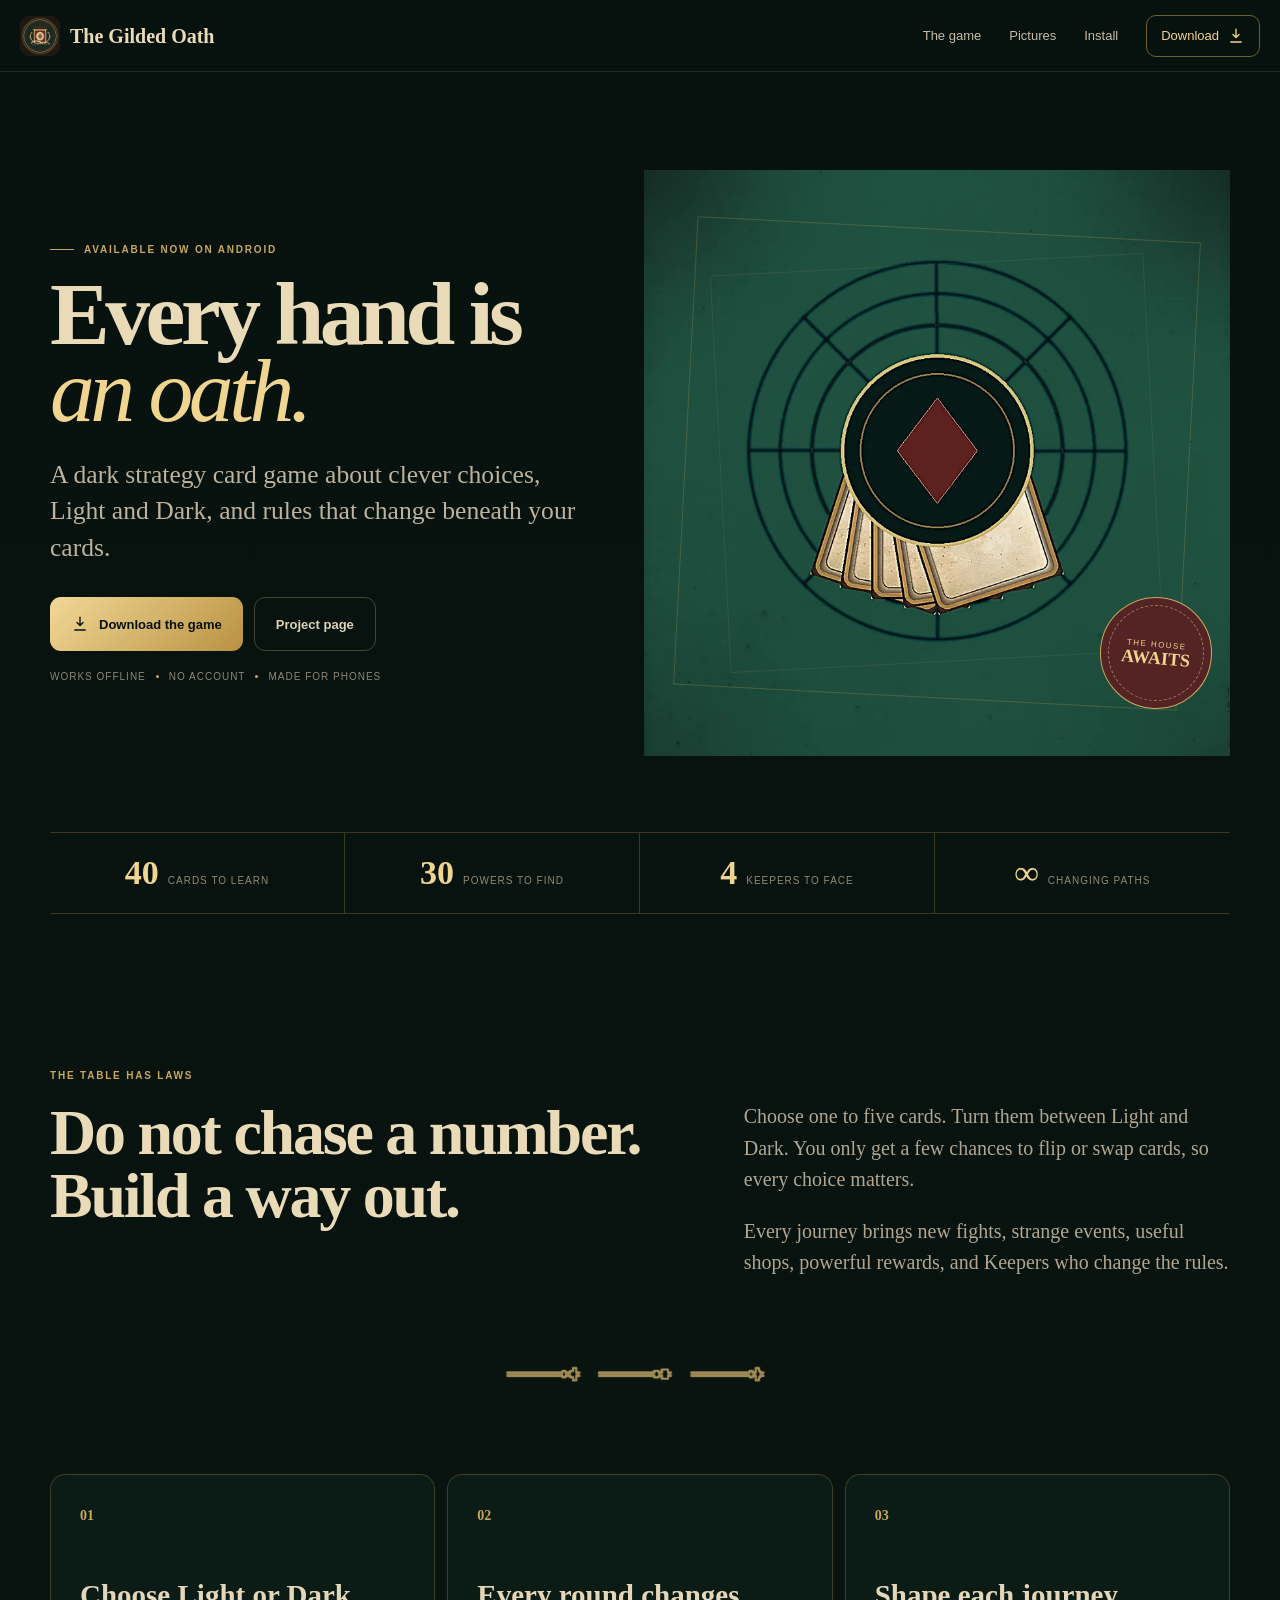
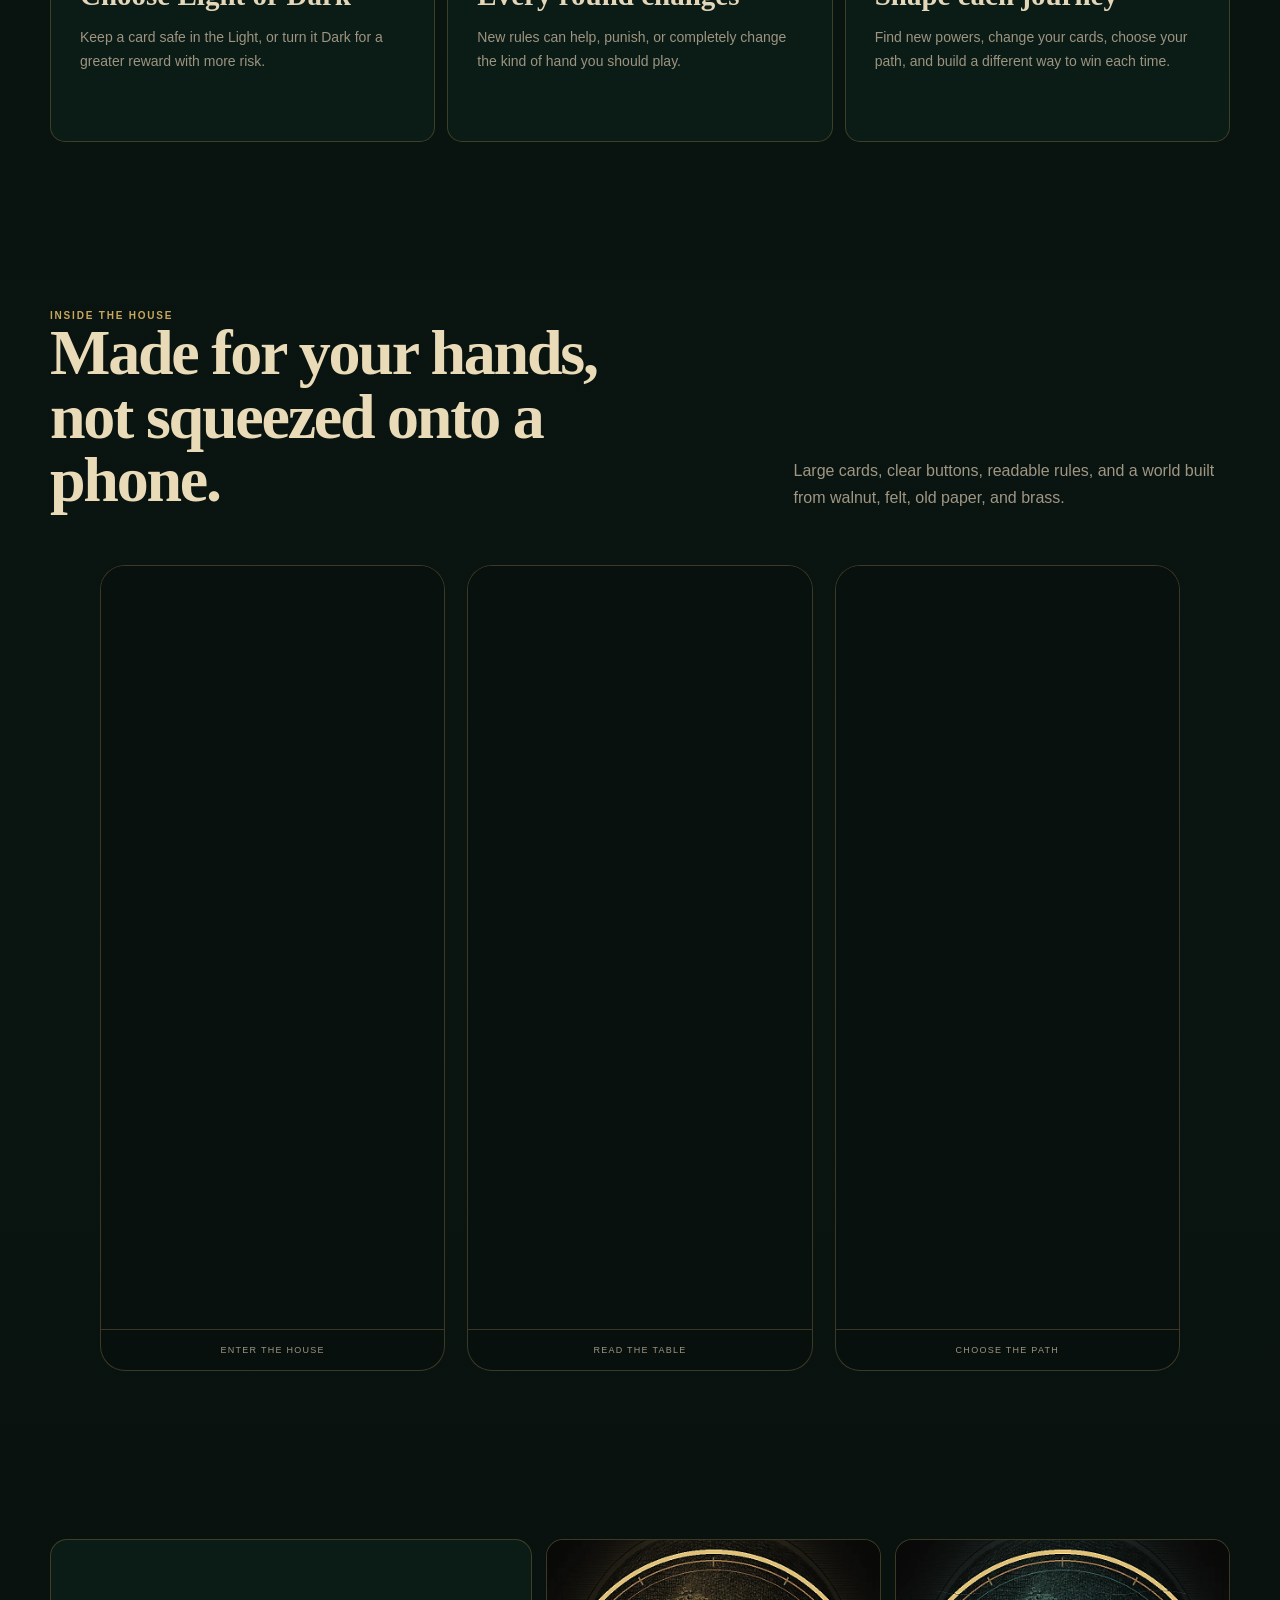
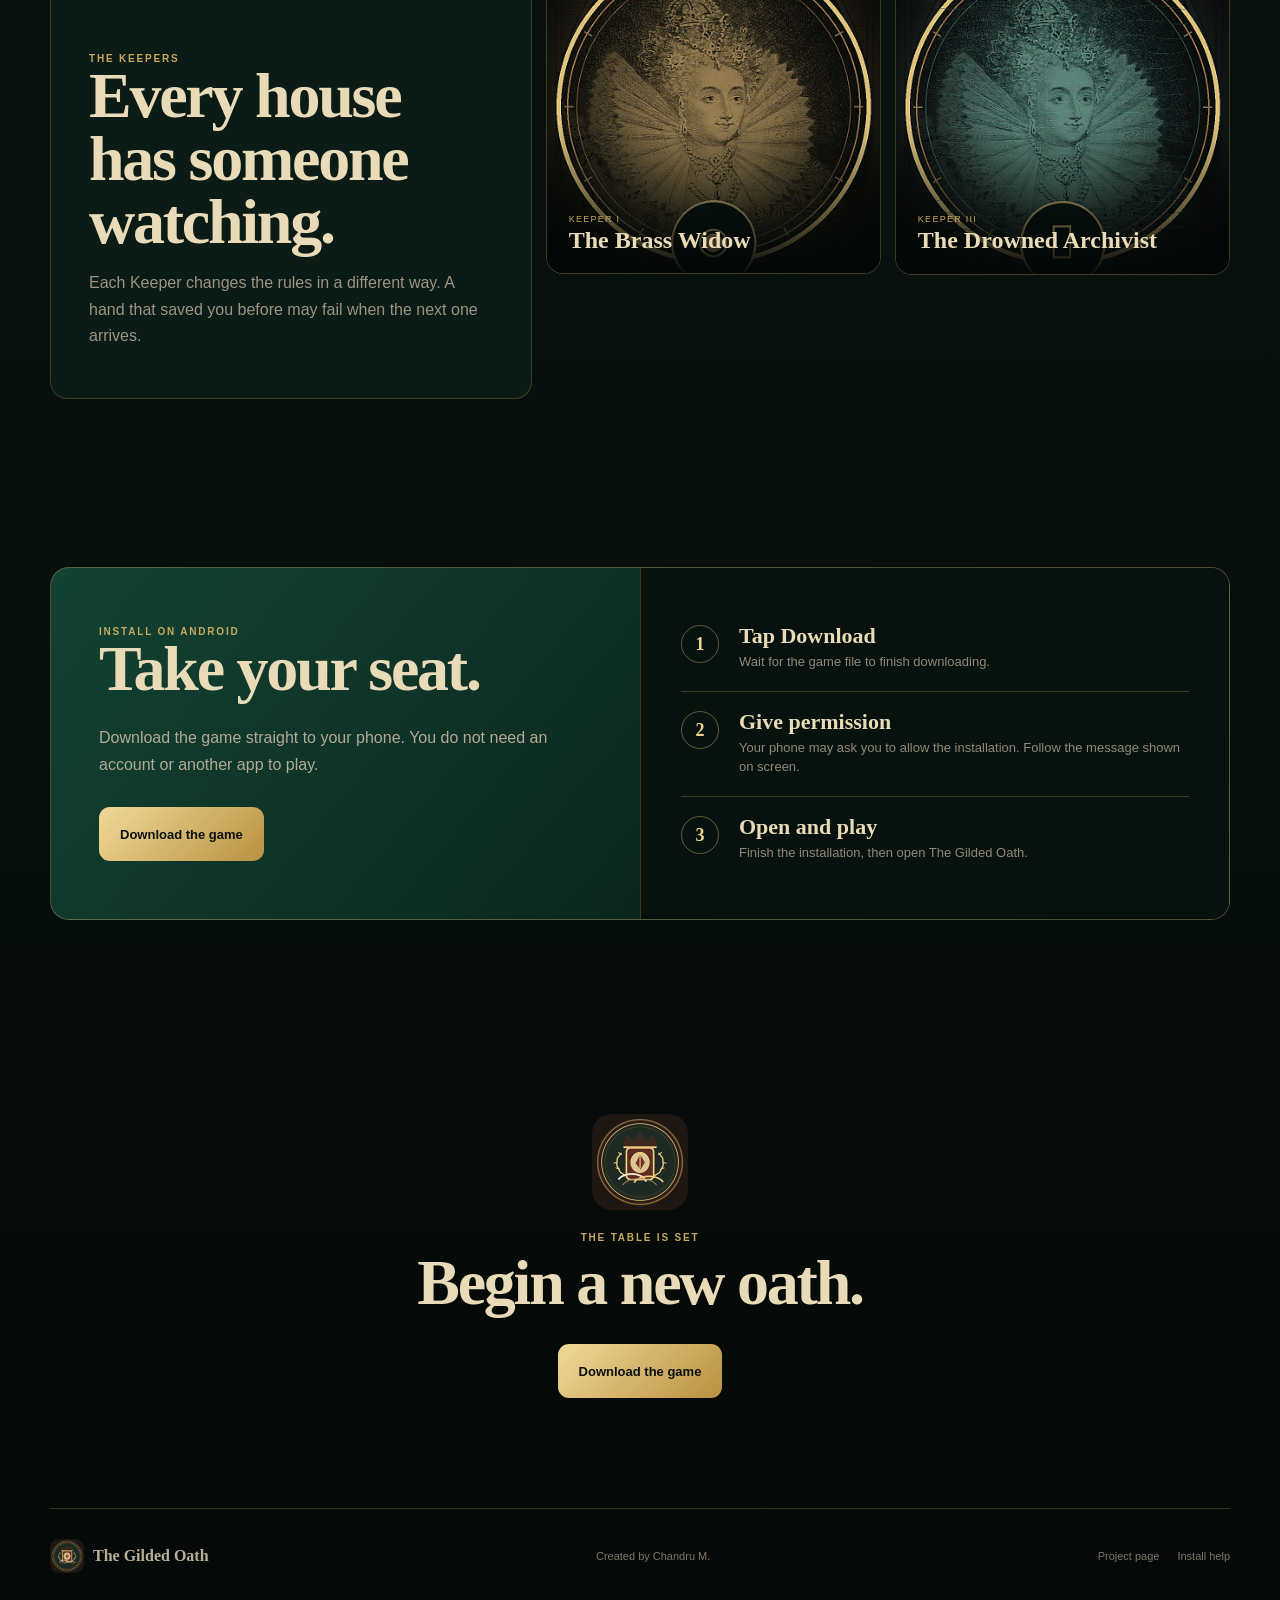
==== commit fd899441: "Fix image sizing and mobile performance" ====
--- a/index.html
+++ b/index.html
@@ -3,7 +3,7 @@
 <head>
   <meta charset="utf-8">
   <meta name="viewport" content="width=device-width, initial-scale=1, viewport-fit=cover">
-  <meta name="theme-color" content="#07110e">
+  <meta name="theme-color" content="#08120f">
   <meta name="description" content="Download The Gilded Oath, a dark strategy card game made for Android.">
   <meta property="og:title" content="The Gilded Oath — Download for Android">
   <meta property="og:description" content="Build clever hands, balance Light and Dark, and survive rules that change every round.">
@@ -12,26 +12,23 @@
   <meta name="twitter:card" content="summary_large_image">
   <link rel="icon" href="assets/app-icon.png">
   <link rel="manifest" href="site.webmanifest">
-  <link rel="preload" href="assets/menu-hero-480.webp" as="image" type="image/webp" media="(max-width: 680px)">
-  <link rel="preload" href="assets/menu-hero-900.webp" as="image" type="image/webp" media="(min-width: 681px)">
+  <link rel="preload" href="assets/menu-hero-480.webp" as="image" type="image/webp" media="(max-width: 700px)">
+  <link rel="preload" href="assets/menu-hero-900.webp" as="image" type="image/webp" media="(min-width: 701px)">
   <link rel="stylesheet" href="styles.css">
-  <script>document.documentElement.classList.add('js');</script>
   <title>The Gilded Oath — Download for Android</title>
 </head>
 <body>
-  <div class="grain" aria-hidden="true"></div>
-
-  <header class="site-header" id="site-header">
+  <header class="site-header">
     <div class="header-inner">
       <a class="brand" href="#top" aria-label="The Gilded Oath home">
-        <img src="assets/app-icon.png" alt="" width="42" height="42">
+        <img src="assets/app-icon.png" width="40" height="40" alt="">
         <span>The Gilded Oath</span>
       </a>
       <nav aria-label="Main navigation">
         <a href="#game">The game</a>
-        <a href="#screens">Pictures</a>
-        <a href="#install">How to install</a>
-        <a class="nav-download" data-download-link href="https://github.com/chandrumunisamy/the-gilded-oath/releases" aria-label="Download The Gilded Oath">
+        <a href="#pictures">Pictures</a>
+        <a href="#install">Install</a>
+        <a class="header-download" data-download-link href="https://github.com/chandrumunisamy/the-gilded-oath/releases" aria-label="Download The Gilded Oath">
           <span>Download</span>
           <svg viewBox="0 0 24 24" aria-hidden="true"><path d="M12 3v11m0 0 4-4m-4 4-4-4M5 20h14"/></svg>
         </a>
@@ -41,134 +38,133 @@
 
   <main id="top">
     <section class="hero shell">
-      <div class="hero-copy reveal">
+      <div class="hero-copy">
         <p class="eyebrow"><span></span> Available now on Android</p>
         <h1>Every hand is<br><em>an oath.</em></h1>
-        <p class="hero-lede">A dark strategy card game about clever hands, Light and Dark, and rules that change beneath your cards.</p>
+        <p class="hero-lede">A dark strategy card game about clever choices, Light and Dark, and rules that change beneath your cards.</p>
         <div class="hero-actions">
           <a class="button button-primary" data-download-link href="https://github.com/chandrumunisamy/the-gilded-oath/releases">
             <svg viewBox="0 0 24 24" aria-hidden="true"><path d="M12 3v11m0 0 4-4m-4 4-4-4M5 20h14"/></svg>
             <span>Download the game</span>
           </a>
-          <a class="button button-ghost" href="https://github.com/chandrumunisamy/the-gilded-oath">Project page</a>
+          <a class="button button-secondary" href="https://github.com/chandrumunisamy/the-gilded-oath">Project page</a>
         </div>
         <div class="release-meta" aria-label="Game information">
-          <span>Works without internet</span><i></i><span>No account needed</span><i></i><span>Made for phones</span>
+          <span>Works offline</span><i></i><span>No account</span><i></i><span>Made for phones</span>
         </div>
       </div>
 
-      <div class="hero-art reveal" id="hero-art" aria-label="The Gilded Oath artwork">
-        <div class="halo" aria-hidden="true"></div>
+      <div class="hero-art" aria-label="The Gilded Oath artwork">
         <div class="hero-frame" aria-hidden="true"></div>
-        <img
-          class="hero-portrait"
-          src="assets/menu-hero-900.webp"
-          srcset="assets/menu-hero-480.webp 480w, assets/menu-hero-900.webp 900w"
-          sizes="(max-width: 680px) 480px, 640px"
-          width="900"
-          height="900"
-          alt="Engraved card-table artwork from The Gilded Oath"
-          fetchpriority="high"
-          decoding="async">
-        <div class="hero-seal" aria-hidden="true">
-          <span>THE HOUSE</span>
-          <strong>AWAITS</strong>
-        </div>
+        <picture>
+          <source media="(max-width: 700px)" srcset="assets/menu-hero-480.webp">
+          <img class="hero-portrait" src="assets/menu-hero-900.webp" width="900" height="900" alt="Engraved card-table artwork from The Gilded Oath" fetchpriority="high" decoding="async">
+        </picture>
+        <div class="hero-seal" aria-hidden="true"><span>THE HOUSE</span><strong>AWAITS</strong></div>
       </div>
     </section>
 
-    <section class="oath-strip shell reveal" aria-label="Game highlights">
+    <section class="highlights shell" aria-label="Game highlights">
       <div><strong>40</strong><span>cards to learn</span></div>
       <div><strong>30</strong><span>powers to find</span></div>
       <div><strong>4</strong><span>keepers to face</span></div>
       <div><strong>∞</strong><span>changing paths</span></div>
     </section>
 
-    <section class="manifesto section shell deferred" id="game">
-      <p class="section-kicker reveal">The table has laws</p>
-      <div class="manifesto-grid">
-        <h2 class="reveal">Do not chase a number.<br>Build a way out.</h2>
-        <div class="manifesto-copy reveal">
+    <section class="section shell story" id="game">
+      <p class="section-kicker">The table has laws</p>
+      <div class="story-grid">
+        <h2>Do not chase a number.<br>Build a way out.</h2>
+        <div class="story-copy">
           <p>Choose one to five cards. Turn them between Light and Dark. You only get a few chances to flip or swap cards, so every choice matters.</p>
-          <p>Every journey brings new fights, strange events, useful shops, powerful rewards, and Keepers who change the rules. Winning comes from reading the table and making the right move.</p>
+          <p>Every journey brings new fights, strange events, useful shops, powerful rewards, and Keepers who change the rules.</p>
         </div>
       </div>
-      <img class="ornament reveal" src="assets/ornament-divider.png" width="1020" height="112" alt="" aria-hidden="true" loading="lazy" decoding="async">
+      <img class="ornament" src="assets/ornament-divider.png" width="1020" height="112" alt="" loading="lazy" decoding="async">
     </section>
 
-    <section class="features section shell deferred" aria-label="What makes the game special">
-      <article class="reveal">
-        <span class="feature-number">01</span>
+    <section class="section shell feature-grid" aria-label="What makes the game special">
+      <article>
+        <span>01</span>
         <h3>Choose Light or Dark</h3>
         <p>Keep a card safe in the Light, or turn it Dark for a greater reward with more risk.</p>
       </article>
-      <article class="reveal">
-        <span class="feature-number">02</span>
+      <article>
+        <span>02</span>
         <h3>Every round changes</h3>
         <p>New rules can help, punish, or completely change the kind of hand you should play.</p>
       </article>
-      <article class="reveal">
-        <span class="feature-number">03</span>
+      <article>
+        <span>03</span>
         <h3>Shape each journey</h3>
         <p>Find new powers, change your cards, choose your path, and build a different way to win each time.</p>
       </article>
     </section>
 
-    <section class="gallery section deferred" id="screens">
+    <section class="section gallery" id="pictures">
       <div class="gallery-heading shell">
-        <div class="reveal">
+        <div>
           <p class="section-kicker">Inside the house</p>
           <h2>Made for your hands,<br>not squeezed onto a phone.</h2>
         </div>
-        <p class="reveal">Large cards, clear buttons, readable rules, and a world built from walnut, felt, old paper, and brass.</p>
+        <p>Large cards, clear buttons, readable rules, and a world built from walnut, felt, old paper, and brass.</p>
       </div>
 
-      <div class="screens" id="screens-track" tabindex="0" aria-label="Game pictures">
-        <figure class="screen screen-one reveal">
-          <img src="assets/screen-menu-480.webp" srcset="assets/screen-menu-480.webp 480w, assets/screen-menu-720.webp 720w" sizes="(max-width: 980px) 330px, 325px" width="720" height="1600" alt="The Gilded Oath main menu" loading="lazy" decoding="async">
+      <div class="screens" aria-label="Game pictures">
+        <figure class="screen">
+          <picture>
+            <source media="(max-width: 700px)" srcset="assets/screen-menu-480.webp">
+            <img src="assets/screen-menu-720.webp" width="720" height="1600" alt="The Gilded Oath main menu" loading="lazy" decoding="async">
+          </picture>
           <figcaption>Enter the house</figcaption>
         </figure>
-        <figure class="screen screen-two reveal">
-          <img src="assets/screen-gameplay-480.webp" srcset="assets/screen-gameplay-480.webp 480w, assets/screen-gameplay-720.webp 720w" sizes="(max-width: 980px) 330px, 325px" width="720" height="1600" alt="The Gilded Oath card table" loading="lazy" decoding="async">
+        <figure class="screen">
+          <picture>
+            <source media="(max-width: 700px)" srcset="assets/screen-gameplay-480.webp">
+            <img src="assets/screen-gameplay-720.webp" width="720" height="1600" alt="The Gilded Oath card table" loading="lazy" decoding="async">
+          </picture>
           <figcaption>Read the table</figcaption>
         </figure>
-        <figure class="screen screen-three reveal">
-          <img src="assets/screen-map-480.webp" srcset="assets/screen-map-480.webp 480w, assets/screen-map-720.webp 720w" sizes="(max-width: 980px) 330px, 325px" width="720" height="1600" alt="The Gilded Oath journey map" loading="lazy" decoding="async">
+        <figure class="screen">
+          <picture>
+            <source media="(max-width: 700px)" srcset="assets/screen-map-480.webp">
+            <img src="assets/screen-map-720.webp" width="720" height="1600" alt="The Gilded Oath journey map" loading="lazy" decoding="async">
+          </picture>
           <figcaption>Choose the path</figcaption>
         </figure>
       </div>
-      <div class="screen-dots" id="screen-dots" aria-label="Picture position">
-        <button class="active" aria-label="Show picture 1"></button>
-        <button aria-label="Show picture 2"></button>
-        <button aria-label="Show picture 3"></button>
-      </div>
+      <p class="swipe-hint">Swipe to see more</p>
     </section>
 
-    <section class="keepers section shell deferred">
-      <div class="keeper-card keeper-copy reveal">
+    <section class="section shell keepers">
+      <div class="keeper-copy">
         <p class="section-kicker">The Keepers</p>
-        <h2>Every house has<br>someone watching.</h2>
+        <h2>Every house has someone watching.</h2>
         <p>Each Keeper changes the rules in a different way. A hand that saved you before may fail when the next one arrives.</p>
       </div>
-      <div class="keeper-card portrait-card reveal">
-        <img src="assets/keeper-brass-widow-480.webp" srcset="assets/keeper-brass-widow-480.webp 480w, assets/keeper-brass-widow-768.webp 768w" sizes="(max-width: 680px) calc(100vw - 32px), 360px" width="768" height="768" alt="The Brass Widow" loading="lazy" decoding="async">
-        <div><span>Keeper I</span><strong>The Brass Widow</strong></div>
-      </div>
-      <div class="keeper-card portrait-card reveal">
-        <img src="assets/keeper-drowned-archivist-480.webp" srcset="assets/keeper-drowned-archivist-480.webp 480w, assets/keeper-drowned-archivist-768.webp 768w" sizes="(max-width: 680px) calc(100vw - 32px), 360px" width="768" height="768" alt="The Drowned Archivist" loading="lazy" decoding="async">
-        <div><span>Keeper III</span><strong>The Drowned Archivist</strong></div>
-      </div>
+      <figure class="keeper-card">
+        <picture>
+          <source media="(max-width: 700px)" srcset="assets/keeper-brass-widow-480.webp">
+          <img src="assets/keeper-brass-widow-768.webp" width="768" height="768" alt="The Brass Widow" loading="lazy" decoding="async">
+        </picture>
+        <figcaption><span>Keeper I</span><strong>The Brass Widow</strong></figcaption>
+      </figure>
+      <figure class="keeper-card">
+        <picture>
+          <source media="(max-width: 700px)" srcset="assets/keeper-drowned-archivist-480.webp">
+          <img src="assets/keeper-drowned-archivist-768.webp" width="768" height="768" alt="The Drowned Archivist" loading="lazy" decoding="async">
+        </picture>
+        <figcaption><span>Keeper III</span><strong>The Drowned Archivist</strong></figcaption>
+      </figure>
     </section>
 
-    <section class="install section shell deferred" id="install">
-      <div class="install-card reveal">
+    <section class="section shell" id="install">
+      <div class="install-card">
         <div class="install-copy">
           <p class="section-kicker">Install on Android</p>
           <h2>Take your seat.</h2>
           <p>Download the game straight to your phone. You do not need an account or another app to play.</p>
-          <a class="button button-primary" data-download-link href="https://github.com/chandrumunisamy/the-gilded-oath/releases">
-            <span>Download the game</span>
-          </a>
+          <a class="button button-primary" data-download-link href="https://github.com/chandrumunisamy/the-gilded-oath/releases"><span>Download the game</span></a>
         </div>
         <ol>
           <li><span>1</span><div><strong>Tap Download</strong><p>Wait for the game file to finish downloading.</p></div></li>
@@ -178,27 +174,20 @@
       </div>
     </section>
 
-    <section class="final-cta section shell reveal deferred">
-      <img src="assets/app-icon.png" alt="The Gilded Oath icon" width="104" height="104" loading="lazy" decoding="async">
+    <section class="section shell final-call">
+      <img src="assets/app-icon.png" width="96" height="96" alt="The Gilded Oath icon" loading="lazy" decoding="async">
       <p class="section-kicker">The table is set</p>
       <h2>Begin a new oath.</h2>
-      <a class="button button-primary" data-download-link href="https://github.com/chandrumunisamy/the-gilded-oath/releases">
-        <span>Download the game</span>
-      </a>
+      <a class="button button-primary" data-download-link href="https://github.com/chandrumunisamy/the-gilded-oath/releases"><span>Download the game</span></a>
     </section>
   </main>
 
   <footer class="shell">
-    <div class="footer-brand"><img src="assets/app-icon.png" alt="" width="34" height="34"><strong>The Gilded Oath</strong></div>
+    <div class="footer-brand"><img src="assets/app-icon.png" width="34" height="34" alt=""><strong>The Gilded Oath</strong></div>
     <p>Created by Chandru M.</p>
     <div><a href="https://github.com/chandrumunisamy/the-gilded-oath">Project page</a><a href="#install">Install help</a></div>
   </footer>
 
-  <a class="mobile-download-dock" data-download-link href="https://github.com/chandrumunisamy/the-gilded-oath/releases" aria-label="Download The Gilded Oath">
-    <span class="dock-icon" aria-hidden="true"><svg viewBox="0 0 24 24"><path d="M12 3v11m0 0 4-4m-4 4-4-4M5 20h14"/></svg></span>
-    <span><small>Ready for Android</small><strong>Download the game</strong></span>
-  </a>
-
   <script src="script.js" defer></script>
 </body>
 </html>
--- a/styles.css
+++ b/styles.css
@@ -1,322 +1,251 @@
 :root {
   --ink: #07100d;
-  --deep: #0a1914;
-  --paper: #e9d8ad;
-  --muted: #aaa18d;
-  --gold: #c8a75d;
-  --gold-bright: #efd28a;
-  --line: rgba(210, 178, 102, .24);
-  --serif: "Iowan Old Style", Baskerville, "Palatino Linotype", "Book Antiqua", Georgia, serif;
+  --deep: #0b1813;
+  --paper: #eadbb8;
+  --muted: #a99f89;
+  --gold: #c9a85d;
+  --gold-light: #f0d590;
+  --line: rgba(211, 178, 101, .24);
+  --serif: "Iowan Old Style", Baskerville, "Palatino Linotype", Georgia, serif;
   --sans: -apple-system, BlinkMacSystemFont, "Segoe UI", Roboto, Helvetica, Arial, sans-serif;
-  --header-h: 76px;
-  --shell: min(1280px, calc(100% - 48px));
+  --shell: min(1180px, calc(100% - 44px));
 }
 
 * { box-sizing: border-box; }
-html { scroll-behavior: smooth; scroll-padding-top: calc(var(--header-h) + 18px); }
+html { scroll-behavior: smooth; scroll-padding-top: 78px; }
 body {
   margin: 0;
   min-width: 320px;
   color: var(--paper);
-  background:
-    radial-gradient(circle at 76% 12%, rgba(27, 102, 74, .18), transparent 31rem),
-    radial-gradient(circle at 12% 72%, rgba(91, 39, 38, .12), transparent 30rem),
-    linear-gradient(180deg, #07110e 0%, #0a1511 46%, #050a08 100%);
+  background: linear-gradient(180deg, #07110e 0%, #0a1511 52%, #050907 100%);
   font-family: var(--sans);
-  overflow-x: clip;
+  overflow-x: hidden;
   -webkit-font-smoothing: antialiased;
-  text-rendering: optimizeLegibility;
 }
 img { display: block; max-width: 100%; }
-a { color: inherit; }
-button, a { -webkit-tap-highlight-color: transparent; }
+a { color: inherit; -webkit-tap-highlight-color: transparent; }
 .shell { width: var(--shell); margin-inline: auto; }
-.deferred { content-visibility: auto; contain-intrinsic-size: 900px; }
-
-.grain {
-  position: fixed;
-  inset: 0;
-  pointer-events: none;
-  z-index: 30;
-  opacity: .025;
-  background-image: url("data:image/svg+xml,%3Csvg viewBox='0 0 140 140' xmlns='http://www.w3.org/2000/svg'%3E%3Cfilter id='n'%3E%3CfeTurbulence type='fractalNoise' baseFrequency='.72' numOctaves='2' stitchTiles='stitch'/%3E%3C/filter%3E%3Crect width='100%25' height='100%25' filter='url(%23n)' opacity='.55'/%3E%3C/svg%3E");
-}
 
 .site-header {
-  position: fixed;
+  position: sticky;
   z-index: 20;
-  inset: 0 0 auto;
-  height: var(--header-h);
-  border-bottom: 1px solid rgba(207, 178, 108, .12);
-  background: rgba(5, 13, 10, .72);
-  backdrop-filter: blur(14px);
-  transition: background .22s ease, box-shadow .22s ease;
-}
-.site-header.scrolled { background: rgba(5, 13, 10, .94); box-shadow: 0 12px 30px rgba(0,0,0,.2); }
+  top: 0;
+  height: 72px;
+  background: #07110e;
+  border-bottom: 1px solid rgba(211,178,101,.14);
+}
 .header-inner {
-  width: min(1440px, calc(100% - clamp(36px, 8vw, 120px)));
+  width: min(1320px, calc(100% - 40px));
   height: 100%;
   margin-inline: auto;
   display: flex;
   align-items: center;
   justify-content: space-between;
-  gap: 24px;
-}
-.brand { min-width: 0; display: flex; align-items: center; gap: 11px; text-decoration: none; font: 700 21px/1 var(--serif); letter-spacing: .02em; }
-.brand img, .footer-brand img { flex: 0 0 auto; border-radius: 10px; box-shadow: 0 7px 22px rgba(0,0,0,.36); }
-nav { display: flex; align-items: center; gap: clamp(18px, 2.3vw, 30px); }
-nav a { text-decoration: none; color: #c8bea7; font-size: 13px; letter-spacing: .04em; transition: color .18s ease, border-color .18s ease, background .18s ease; }
-nav a:hover { color: var(--gold-bright); }
-.nav-download { min-height: 42px; padding: 0 15px; display: inline-flex; align-items: center; gap: 8px; border: 1px solid rgba(213,181,106,.52); border-radius: 10px; color: var(--gold-bright); background: rgba(200,167,93,.05); }
-.nav-download svg { width: 17px; fill: none; stroke: currentColor; stroke-width: 1.8; stroke-linecap: round; stroke-linejoin: round; }
+  gap: 20px;
+}
+.brand { min-width: 0; display: flex; align-items: center; gap: 10px; text-decoration: none; font: 700 20px/1 var(--serif); }
+.brand img, .footer-brand img { flex: 0 0 auto; border-radius: 9px; }
+nav { display: flex; align-items: center; gap: clamp(16px, 2.2vw, 28px); }
+nav > a { color: #c6bca6; text-decoration: none; font-size: 13px; }
+.header-download { min-height: 42px; padding: 0 14px; display: inline-flex; align-items: center; gap: 8px; color: var(--gold-light); border: 1px solid rgba(211,178,101,.48); border-radius: 10px; }
+.header-download svg, .button svg { width: 18px; fill: none; stroke: currentColor; stroke-width: 1.8; stroke-linecap: round; stroke-linejoin: round; }
 
 .hero {
-  min-height: 880px;
-  padding-top: 128px;
-  padding-bottom: 70px;
+  min-height: 760px;
+  padding-block: 76px 54px;
   display: grid;
-  grid-template-columns: minmax(0,.92fr) minmax(420px,1.08fr);
+  grid-template-columns: minmax(0, .95fr) minmax(390px, 1.05fr);
   align-items: center;
-  gap: clamp(30px,4vw,64px);
-}
-.hero-copy { position: relative; z-index: 3; }
-.eyebrow, .section-kicker { margin: 0; text-transform: uppercase; color: var(--gold); letter-spacing: .2em; font-size: 11px; font-weight: 650; }
+  gap: clamp(28px, 5vw, 68px);
+}
+.hero-copy { position: relative; z-index: 2; animation: intro-copy .52s ease-out both; }
+.eyebrow, .section-kicker { margin: 0; color: var(--gold); text-transform: uppercase; letter-spacing: .18em; font-size: 10px; font-weight: 700; }
 .eyebrow { display: flex; align-items: center; gap: 10px; }
-.eyebrow > span { width: 26px; height: 1px; background: var(--gold); }
-h1, h2, h3 { font-family: var(--serif); margin: 0; }
-h1 { margin-top: 20px; font-size: clamp(64px,7.2vw,112px); line-height: .84; letter-spacing: -.055em; font-weight: 600; text-wrap: balance; }
-h1 em { color: var(--gold-bright); font-style: italic; font-weight: 500; }
-.hero-lede { max-width: 580px; margin: 30px 0 34px; color: #bdb49f; font: 500 clamp(21px,2vw,28px)/1.38 var(--serif); }
-.hero-actions { display: flex; flex-wrap: wrap; gap: 12px; }
-.button { min-height: 54px; padding: 0 22px; display: inline-flex; align-items: center; justify-content: center; gap: 11px; border: 0; border-radius: 11px; text-decoration: none; font-size: 13px; font-weight: 650; letter-spacing: .02em; transition: transform .18s ease, border-color .18s ease, background .18s ease, box-shadow .18s ease; }
-.button:hover { transform: translateY(-2px); }
-.button:active { transform: translateY(0) scale(.985); }
-.button svg { width: 19px; fill: none; stroke: currentColor; stroke-width: 1.8; stroke-linecap: round; stroke-linejoin: round; }
-.button-primary { color: #0a120f; background: linear-gradient(135deg,#f0d493,#b78f40); box-shadow: 0 13px 36px rgba(176,132,50,.18); }
-.button-primary:hover { background: linear-gradient(135deg,#f7dfa5,#c7a051); box-shadow: 0 15px 42px rgba(176,132,50,.26); }
-.button-ghost { border: 1px solid rgba(223,197,139,.28); color: #ddd2ba; background: rgba(255,255,255,.012); }
-.release-meta { display: flex; flex-wrap: wrap; gap: 11px; align-items: center; margin-top: 20px; color: #8b8474; font-size: 10px; text-transform: uppercase; letter-spacing: .11em; }
-.release-meta i { width: 3px; height: 3px; border-radius: 50%; background: var(--gold); opacity: .7; }
-
-.hero-art { position: relative; min-height: 650px; display: grid; place-items: center; isolation: isolate; transform-style: preserve-3d; }
-.hero-frame { position: absolute; inset: 9% 7%; border: 1px solid rgba(210,175,94,.24); transform: rotate(4deg) translateZ(-1px); }
-.hero-art::after { content: ''; position: absolute; inset: 15% 12%; border: 1px solid rgba(210,175,94,.11); transform: rotate(-4deg); }
-.halo { position: absolute; width: min(560px,92%); aspect-ratio: 1; border-radius: 50%; background: radial-gradient(circle,rgba(26,105,78,.28),rgba(9,22,17,0) 68%); }
-.hero-portrait { position: relative; z-index: 2; width: min(640px,100%); filter: drop-shadow(0 34px 50px rgba(0,0,0,.42)); }
-.hero-seal { position: absolute; z-index: 3; right: 4%; bottom: 9%; width: 122px; aspect-ratio: 1; border-radius: 50%; display: grid; place-content: center; text-align: center; color: var(--gold-bright); border: 1px solid var(--gold); background: rgba(77,28,27,.92); box-shadow: 0 9px 30px rgba(0,0,0,.42); transform: rotate(6deg); }
-.hero-seal::before { content: ''; position: absolute; inset: 7px; border-radius: inherit; border: 1px dashed rgba(239,210,138,.5); }
-.hero-seal span { font-size: 8px; letter-spacing: .2em; }
-.hero-seal strong { font: 700 20px/1 var(--serif); }
-
-@media (min-width: 981px) and (prefers-reduced-motion: no-preference) {
-  .hero-portrait { animation: drift 9s ease-in-out infinite; }
-  .halo { animation: halo-breathe 7s ease-in-out infinite; }
-  .hero-seal { animation: seal-breathe 6s ease-in-out infinite; }
-  @keyframes drift { 0%,100% { transform: translateY(0) rotate(-.35deg); } 50% { transform: translateY(-9px) rotate(.35deg); } }
-  @keyframes halo-breathe { 0%,100% { opacity: .76; transform: scale(.98); } 50% { opacity: 1; transform: scale(1.025); } }
-  @keyframes seal-breathe { 0%,100% { transform: rotate(6deg) scale(1); } 50% { transform: rotate(5deg) scale(1.018); } }
-}
-
-.oath-strip { margin-bottom: 82px; display: grid; grid-template-columns: repeat(4,1fr); border-block: 1px solid var(--line); }
-.oath-strip div { min-width: 0; padding: 25px 18px; display: flex; justify-content: center; align-items: baseline; gap: 10px; border-right: 1px solid var(--line); }
-.oath-strip div:last-child { border-right: 0; }
-.oath-strip strong { color: var(--gold-bright); font: 600 36px/1 var(--serif); }
-.oath-strip span { color: #8f8775; font-size: 10px; text-transform: uppercase; letter-spacing: .11em; }
-
-.section { padding-block: 94px; }
-.manifesto-grid { margin-top: 22px; display: grid; grid-template-columns: 1fr .78fr; gap: clamp(45px,7vw,90px); align-items: start; }
-.manifesto h2, .gallery-heading h2, .keeper-copy h2, .install h2, .final-cta h2 { font-size: clamp(45px,5vw,76px); line-height: .98; letter-spacing: -.035em; text-wrap: balance; }
-.manifesto-copy { color: #afa792; font: 500 21px/1.55 var(--serif); }
-.manifesto-copy p:first-child { margin-top: 0; }
-.ornament { width: min(350px,60%); height: 32px; object-fit: contain; margin: 62px auto 0; opacity: .68; }
-
-.features { display: grid; grid-template-columns: repeat(3,1fr); gap: 12px; padding-top: 0; }
-.features article { min-height: 292px; padding: 38px 32px; border: 1px solid var(--line); border-radius: 16px; background: linear-gradient(145deg,rgba(17,49,39,.38),rgba(11,20,17,.22)); transition: transform .24s ease,border-color .24s ease,background .24s ease; }
-.features article:hover { transform: translateY(-5px); border-color: rgba(225,195,124,.4); background: linear-gradient(145deg,rgba(20,61,47,.46),rgba(11,20,17,.25)); }
-.feature-number { display: block; color: var(--gold); font: 600 15px/1 var(--serif); margin-bottom: 66px; }
-.features h3 { font-size: 30px; color: #e2d5b8; }
-.features p { color: #9d9583; line-height: 1.7; font-size: 14px; }
-
-.gallery { padding-top: 120px; }
-.gallery-heading { display: grid; grid-template-columns: 1fr .65fr; gap: clamp(35px,6vw,80px); align-items: end; }
-.gallery-heading > p { color: #9d9582; line-height: 1.75; max-width: 470px; margin: 0; }
-.screens { min-height: 850px; margin-top: 62px; display: flex; justify-content: center; align-items: flex-start; gap: clamp(14px,3vw,38px); perspective: 1200px; }
-.screen { width: min(30%,325px); margin: 0; border-radius: 28px; overflow: hidden; background: #070b09; border: 1px solid rgba(219,183,99,.27); box-shadow: 0 28px 58px rgba(0,0,0,.38); transition: transform .38s cubic-bezier(.2,.8,.2,1),border-color .24s ease; }
-.screen:hover { border-color: rgba(239,210,138,.46); }
-.screen img { width: 100%; height: auto; }
-.screen figcaption { padding: 17px; text-align: center; color: #9f957f; text-transform: uppercase; letter-spacing: .16em; font-size: 9px; border-top: 1px solid var(--line); }
-.screen-one { transform: translateY(70px) rotateY(7deg) rotateZ(-1.8deg); }
-.screen-one:hover { transform: translateY(62px) rotateY(3deg) rotateZ(-.8deg); }
-.screen-two { position: relative; z-index: 2; }
-.screen-two:hover { transform: translateY(-9px); }
-.screen-three { transform: translateY(70px) rotateY(-7deg) rotateZ(1.8deg); }
-.screen-three:hover { transform: translateY(62px) rotateY(-3deg) rotateZ(.8deg); }
-.screen-dots { display: none; }
+.eyebrow > span { width: 24px; height: 1px; background: var(--gold); }
+h1, h2, h3 { margin: 0; font-family: var(--serif); }
+h1 { margin-top: 20px; font-size: clamp(62px, 7vw, 105px); line-height: .86; letter-spacing: -.05em; font-weight: 600; }
+h1 em { color: var(--gold-light); font-weight: 500; }
+.hero-lede { max-width: 560px; margin: 28px 0 31px; color: #bcb29d; font: 500 clamp(20px, 2vw, 27px)/1.42 var(--serif); }
+.hero-actions { display: flex; flex-wrap: wrap; gap: 11px; }
+.button { min-height: 54px; padding: 0 21px; display: inline-flex; align-items: center; justify-content: center; gap: 10px; border-radius: 11px; text-decoration: none; font-size: 13px; font-weight: 700; }
+.button-primary { color: #08110e; background: linear-gradient(135deg, #f1d897, #b99141); }
+.button-secondary { color: #ddd1b8; border: 1px solid rgba(223,197,139,.28); }
+.release-meta { margin-top: 20px; display: flex; flex-wrap: wrap; align-items: center; gap: 10px; color: #8e8675; font-size: 10px; text-transform: uppercase; letter-spacing: .1em; }
+.release-meta i { width: 3px; height: 3px; border-radius: 50%; background: var(--gold); }
+
+.hero-art { position: relative; min-width: 0; display: grid; place-items: center; animation: intro-art .58s .04s ease-out both; }
+.hero-art picture { width: min(590px, 100%); aspect-ratio: 1; }
+.hero-portrait { width: 100%; height: 100%; object-fit: contain; }
+.hero-frame { position: absolute; inset: 10% 7%; border: 1px solid rgba(211,178,101,.22); transform: rotate(3deg); }
+.hero-art::after { content: ""; position: absolute; inset: 16% 13%; border: 1px solid rgba(211,178,101,.1); transform: rotate(-3deg); }
+.hero-seal { position: absolute; z-index: 3; right: 3%; bottom: 8%; width: 112px; aspect-ratio: 1; display: grid; place-content: center; text-align: center; border: 1px solid var(--gold); border-radius: 50%; color: var(--gold-light); background: #542324; transform: rotate(5deg); }
+.hero-seal::before { content: ""; position: absolute; inset: 7px; border: 1px dashed rgba(240,213,144,.48); border-radius: inherit; }
+.hero-seal span { font-size: 8px; letter-spacing: .18em; }
+.hero-seal strong { font: 700 18px/1 var(--serif); }
+
+@keyframes intro-copy { from { opacity: 0; transform: translateY(10px); } to { opacity: 1; transform: none; } }
+@keyframes intro-art { from { opacity: 0; transform: translateY(8px); } to { opacity: 1; transform: none; } }
+
+.highlights { margin-bottom: 72px; display: grid; grid-template-columns: repeat(4, 1fr); border-block: 1px solid var(--line); }
+.highlights div { min-width: 0; padding: 23px 14px; display: flex; align-items: baseline; justify-content: center; gap: 9px; border-right: 1px solid var(--line); }
+.highlights div:last-child { border-right: 0; }
+.highlights strong { color: var(--gold-light); font: 600 34px/1 var(--serif); }
+.highlights span { color: #928976; font-size: 10px; text-transform: uppercase; letter-spacing: .1em; }
+
+.section { padding-block: 84px; }
+.story-grid { margin-top: 20px; display: grid; grid-template-columns: 1fr .8fr; align-items: start; gap: clamp(36px, 7vw, 86px); }
+.story h2, .gallery h2, .keeper-copy h2, .install-card h2, .final-call h2 { font-size: clamp(43px, 5vw, 70px); line-height: .99; letter-spacing: -.035em; }
+.story-copy { color: #b0a692; font: 500 20px/1.58 var(--serif); }
+.story-copy p:first-child { margin-top: 0; }
+.ornament { width: min(340px, 65%); height: auto; aspect-ratio: 1020 / 112; object-fit: contain; margin: 54px auto 0; opacity: .7; }
+
+.feature-grid { padding-top: 0; display: grid; grid-template-columns: repeat(3, 1fr); gap: 12px; }
+.feature-grid article { min-height: 268px; padding: 34px 29px; border: 1px solid var(--line); border-radius: 15px; background: #0b1b15; }
+.feature-grid article > span { display: block; margin-bottom: 56px; color: var(--gold); font: 600 14px/1 var(--serif); }
+.feature-grid h3 { color: #e3d6b9; font-size: 29px; }
+.feature-grid p { margin-bottom: 0; color: #9d9481; font-size: 14px; line-height: 1.68; }
+
+.gallery { overflow: hidden; }
+.gallery-heading { display: grid; grid-template-columns: 1fr .65fr; align-items: end; gap: clamp(30px, 6vw, 72px); }
+.gallery-heading > p { max-width: 470px; margin: 0; color: #9f9683; line-height: 1.7; }
+.screens { width: min(1080px, calc(100% - 44px)); margin: 54px auto 0; display: grid; grid-template-columns: repeat(3, 1fr); gap: 22px; align-items: start; }
+.screen { margin: 0; overflow: hidden; border: 1px solid rgba(211,178,101,.26); border-radius: 25px; background: #07100d; }
+.screen picture { display: block; width: 100%; aspect-ratio: 9 / 20; background: #08110e; }
+.screen img { width: 100%; height: 100%; object-fit: contain; }
+.screen figcaption { padding: 15px; border-top: 1px solid var(--line); color: #9d9481; text-align: center; text-transform: uppercase; letter-spacing: .14em; font-size: 9px; }
+.swipe-hint { display: none; }
 
 .keepers { display: grid; grid-template-columns: 1.15fr .8fr .8fr; gap: 14px; }
-.keeper-card { min-height: 510px; position: relative; overflow: hidden; border: 1px solid var(--line); border-radius: 18px; background: #0b1511; }
-.keeper-copy { padding: 56px 42px; display: flex; flex-direction: column; justify-content: flex-end; background: radial-gradient(circle at 30% 10%,rgba(20,89,66,.31),transparent 60%),#0a1511; }
-.keeper-copy p:last-child { max-width: 480px; color: #9b9380; line-height: 1.7; }
-.portrait-card img { width: 100%; height: 100%; object-fit: cover; filter: sepia(.1) contrast(1.03); transition: transform .48s ease; }
-.portrait-card:hover img { transform: scale(1.025); }
-.portrait-card::after { content: ''; position: absolute; inset: 0; background: linear-gradient(transparent 48%,rgba(4,8,6,.96)); }
-.portrait-card div { position: absolute; z-index: 2; left: 26px; right: 26px; bottom: 26px; }
-.portrait-card span { display: block; color: var(--gold); text-transform: uppercase; letter-spacing: .16em; font-size: 9px; }
-.portrait-card strong { display: block; margin-top: 5px; font: 600 26px/1.06 var(--serif); }
-
-.install-card { overflow: hidden; display: grid; grid-template-columns: 1fr 1fr; border: 1px solid rgba(210,176,95,.35); border-radius: 20px; background: radial-gradient(circle at 18% 20%,rgba(30,110,80,.35),transparent 36%),linear-gradient(130deg,rgba(18,70,53,.78),rgba(8,17,14,.96)); box-shadow: inset 0 0 0 7px rgba(4,12,9,.38),0 32px 70px rgba(0,0,0,.22); }
-.install-copy { padding: 64px 54px; }
-.install-copy > p:not(.section-kicker) { color: #b2aa96; line-height: 1.7; margin: 25px 0 30px; }
-.install ol { list-style: none; margin: 0; padding: 42px; display: flex; flex-direction: column; justify-content: center; background: rgba(5,12,9,.50); border-left: 1px solid var(--line); }
-.install li { display: grid; grid-template-columns: 46px 1fr; gap: 18px; padding: 22px 0; border-bottom: 1px solid var(--line); }
-.install li:last-child { border-bottom: 0; }
-.install li > span { width: 42px; height: 42px; display: grid; place-items: center; border-radius: 50%; border: 1px solid rgba(213,178,95,.45); color: var(--gold-bright); font: 600 20px/1 var(--serif); }
-.install li strong { font: 600 23px/1 var(--serif); }
-.install li p { color: #918a78; font-size: 13px; line-height: 1.5; margin: 5px 0 0; }
-
-.final-cta { text-align: center; padding-block: 132px; }
-.final-cta img { border-radius: 22px; box-shadow: 0 22px 55px rgba(0,0,0,.42); margin: 0 auto 25px; }
-.final-cta h2 { margin: 8px 0 34px; }
-footer { min-height: 100px; padding-block: 24px; display: flex; justify-content: space-between; align-items: center; gap: 20px; border-top: 1px solid var(--line); color: #756f63; font-size: 11px; }
-.footer-brand { display: flex; align-items: center; gap: 10px; color: #b8ae98; font: 600 17px/1 var(--serif); }
-footer div:last-child { display: flex; gap: 20px; }
+.keeper-copy { min-height: 460px; padding: 48px 38px; display: flex; flex-direction: column; justify-content: flex-end; border: 1px solid var(--line); border-radius: 17px; background: #0b1b15; }
+.keeper-copy p:last-child { max-width: 470px; margin-bottom: 0; color: #9d9481; line-height: 1.68; }
+.keeper-card { position: relative; margin: 0; aspect-ratio: 1; overflow: hidden; border: 1px solid var(--line); border-radius: 17px; background: #0a1511; }
+.keeper-card picture { display: block; width: 100%; height: 100%; }
+.keeper-card img { width: 100%; height: 100%; object-fit: contain; }
+.keeper-card::after { content: ""; position: absolute; inset: 55% 0 0; background: linear-gradient(transparent, rgba(3,7,5,.96)); }
+.keeper-card figcaption { position: absolute; z-index: 2; left: 22px; right: 22px; bottom: 20px; }
+.keeper-card figcaption span { display: block; color: var(--gold); font-size: 9px; text-transform: uppercase; letter-spacing: .14em; }
+.keeper-card figcaption strong { display: block; margin-top: 4px; font: 600 24px/1.05 var(--serif); }
+
+.install-card { display: grid; grid-template-columns: 1fr 1fr; overflow: hidden; border: 1px solid rgba(211,178,101,.34); border-radius: 19px; background: linear-gradient(130deg, #124333, #08120f); }
+.install-copy { padding: 58px 48px; }
+.install-copy > p:not(.section-kicker) { margin: 23px 0 29px; color: #b4aa95; line-height: 1.7; }
+.install-card ol { margin: 0; padding: 36px 40px; list-style: none; display: flex; flex-direction: column; justify-content: center; border-left: 1px solid var(--line); background: #07110e; }
+.install-card li { padding: 19px 0; display: grid; grid-template-columns: 42px 1fr; gap: 16px; border-bottom: 1px solid var(--line); }
+.install-card li:last-child { border-bottom: 0; }
+.install-card li > span { width: 38px; height: 38px; display: grid; place-items: center; border: 1px solid rgba(211,178,101,.45); border-radius: 50%; color: var(--gold-light); font: 600 18px/1 var(--serif); }
+.install-card li strong { font: 600 22px/1 var(--serif); }
+.install-card li p { margin: 5px 0 0; color: #918976; font-size: 13px; line-height: 1.5; }
+
+.final-call { padding-block: 110px; text-align: center; }
+.final-call img { margin: 0 auto 22px; border-radius: 20px; }
+.final-call h2 { margin: 8px 0 30px; }
+footer { min-height: 94px; padding-block: 22px; display: flex; align-items: center; justify-content: space-between; gap: 18px; border-top: 1px solid var(--line); color: #7e7768; font-size: 11px; }
+.footer-brand { display: flex; align-items: center; gap: 9px; color: #b9ae98; font: 600 16px/1 var(--serif); }
+footer div:last-child { display: flex; gap: 18px; }
 footer a { text-decoration: none; }
-.mobile-download-dock { display: none; }
-
-.js .reveal { opacity: 0; transform: translateY(20px); }
-.js .reveal.is-visible { opacity: 1; transform: translateY(0); transition: opacity .58s ease,transform .58s cubic-bezier(.2,.8,.2,1); }
-.js .features .reveal:nth-child(2), .js .keepers .reveal:nth-child(2) { transition-delay: .06s; }
-.js .features .reveal:nth-child(3), .js .keepers .reveal:nth-child(3) { transition-delay: .12s; }
-
-@media (max-width: 980px) {
-  :root { --shell: min(100% - 40px,820px); }
-  nav a:not(.nav-download) { display: none; }
-  .hero { min-height: auto; grid-template-columns: 1fr; padding-top: 122px; text-align: center; gap: 10px; }
-  .hero-copy { max-width: 720px; margin-inline: auto; display: flex; flex-direction: column; align-items: center; }
-  .hero-art { width: min(680px,100%); min-height: 540px; margin-inline: auto; }
-  .manifesto-grid, .gallery-heading { grid-template-columns: 1fr; gap: 28px; }
-  .features { grid-template-columns: 1fr; }
-  .features article { min-height: 210px; }
-  .feature-number { margin-bottom: 40px; }
-  .screens { min-height: auto; width: 100vw; margin-left: calc((100vw - 100%) / -2); padding: 22px max(28px,calc((100vw - 330px) / 2)) 40px; justify-content: flex-start; gap: 18px; overflow-x: auto; overscroll-behavior-inline: contain; scroll-snap-type: x mandatory; scrollbar-width: none; perspective: none; }
+
+@media (hover: hover) and (pointer: fine) {
+  nav > a:not(.header-download):hover, footer a:hover { color: var(--gold-light); }
+  .header-download:hover, .button-secondary:hover { border-color: rgba(240,213,144,.55); }
+  .button-primary:hover { background: linear-gradient(135deg, #f7e1a8, #c39b4a); }
+  .button:active { transform: scale(.985); }
+}
+
+@media (max-width: 900px) {
+  :root { --shell: min(760px, calc(100% - 36px)); }
+  nav > a:not(.header-download) { display: none; }
+  .hero { min-height: 0; padding-block: 64px 44px; grid-template-columns: 1fr; text-align: center; gap: 22px; }
+  .hero-copy { display: flex; flex-direction: column; align-items: center; }
+  .eyebrow { justify-content: center; }
+  .hero-art { width: min(630px, 100%); margin-inline: auto; }
+  .story-grid, .gallery-heading { grid-template-columns: 1fr; gap: 25px; }
+  .feature-grid { grid-template-columns: 1fr; }
+  .feature-grid article { min-height: 0; }
+  .feature-grid article > span { margin-bottom: 30px; }
+  .keepers { grid-template-columns: 1fr 1fr; }
+  .keeper-copy { grid-column: 1 / -1; min-height: 320px; }
+  .install-card { grid-template-columns: 1fr; }
+  .install-card ol { border-left: 0; border-top: 1px solid var(--line); }
+}
+
+@media (max-width: 700px) {
+  :root { --shell: calc(100% - 30px); }
+  html { scroll-behavior: auto; scroll-padding-top: 66px; }
+  body { background: #07110e; }
+  .site-header { position: relative; height: 64px; }
+  .header-inner { width: calc(100% - 26px); }
+  .brand { font-size: 17px; gap: 8px; }
+  .brand img { width: 34px; height: 34px; }
+  .header-download { width: 42px; min-height: 40px; padding: 0; justify-content: center; }
+  .header-download span { display: none; }
+
+  .hero { padding-block: 43px 34px; gap: 12px; }
+  .hero-copy, .hero-art { animation: none; }
+  h1 { margin-top: 16px; font-size: clamp(53px, 16.5vw, 68px); }
+  .hero-lede { margin: 22px auto 24px; font-size: 18px; line-height: 1.44; }
+  .hero-actions { width: 100%; display: grid; grid-template-columns: 1fr; }
+  .button { width: 100%; min-height: 55px; }
+  .release-meta { justify-content: center; row-gap: 7px; font-size: 9px; }
+  .hero-art picture { width: min(430px, 100%); }
+  .hero-frame { inset: 10% 3%; }
+  .hero-art::after { inset: 17% 9%; }
+  .hero-seal { right: 0; bottom: 7%; width: 88px; }
+  .hero-seal strong { font-size: 15px; }
+
+  .highlights { grid-template-columns: 1fr 1fr; margin-bottom: 44px; border: 1px solid var(--line); border-radius: 14px; overflow: hidden; }
+  .highlights div { min-height: 86px; padding: 15px 8px; flex-direction: column; align-items: center; gap: 5px; text-align: center; }
+  .highlights div:nth-child(2) { border-right: 0; }
+  .highlights div:nth-child(-n+2) { border-bottom: 1px solid var(--line); }
+  .highlights strong { font-size: 29px; }
+  .highlights span { font-size: 9px; }
+
+  .section { padding-block: 62px; }
+  .section-kicker { font-size: 9px; }
+  .story-grid { margin-top: 14px; gap: 22px; }
+  .story h2, .gallery h2, .keeper-copy h2, .install-card h2, .final-call h2 { font-size: clamp(39px, 12vw, 50px); line-height: .99; }
+  .story h2 br, .gallery h2 br { display: none; }
+  .story-copy { font-size: 18px; line-height: 1.55; }
+  .story-copy p { margin-block: 0 17px; }
+  .ornament { width: min(265px, 78%); margin-top: 40px; }
+
+  .feature-grid { gap: 11px; }
+  .feature-grid article { padding: 26px 22px; }
+  .feature-grid h3 { font-size: 27px; }
+
+  .gallery { padding-inline: 0; }
+  .gallery-heading { width: var(--shell); margin-inline: auto; gap: 18px; }
+  .gallery-heading > p { line-height: 1.62; }
+  .screens { width: 100%; margin-top: 31px; padding-inline: calc((100vw - min(80vw, 310px)) / 2); display: flex; gap: 13px; overflow-x: auto; overscroll-behavior-x: contain; scroll-snap-type: x proximity; -webkit-overflow-scrolling: touch; scrollbar-width: none; }
   .screens::-webkit-scrollbar { display: none; }
-  .screen, .screen-one, .screen-two, .screen-three { flex: 0 0 min(76vw,330px); width: min(76vw,330px); transform: none; scroll-snap-align: center; scroll-snap-stop: always; }
-  .screen:hover, .screen-one:hover, .screen-two:hover, .screen-three:hover { transform: none; }
-  .screen-dots { display: flex; justify-content: center; gap: 8px; margin-top: 5px; }
-  .screen-dots button { width: 7px; height: 7px; padding: 0; border: 0; border-radius: 50%; background: rgba(221,200,151,.25); transition: width .2s ease,background .2s ease; }
-  .screen-dots button.active { width: 24px; border-radius: 999px; background: var(--gold); }
-  .keepers { grid-template-columns: 1fr 1fr; }
-  .keeper-copy { grid-column: 1 / -1; min-height: 350px; }
-  .install-card { grid-template-columns: 1fr; }
-  .install ol { border-left: 0; border-top: 1px solid var(--line); }
-}
-
-@media (max-width: 680px) {
-  :root { --header-h: 66px; --shell: calc(100% - 32px); }
-  body { padding-bottom: calc(80px + env(safe-area-inset-bottom)); }
-  .grain { display: none; }
-  .site-header { height: var(--header-h); backdrop-filter: none; background: rgba(5,13,10,.96); }
-  .header-inner { width: calc(100% - 28px); gap: 12px; }
-  .brand { gap: 9px; }
-  .brand img { width: 36px; height: 36px; border-radius: 9px; }
-  .brand span { font-size: 17px; white-space: nowrap; overflow: hidden; text-overflow: ellipsis; }
-  .nav-download { min-height: 40px; width: 42px; padding: 0; justify-content: center; border-radius: 10px; }
-  .nav-download span { display: none; }
-  .nav-download svg { width: 19px; }
-
-  .hero { padding-top: 98px; padding-bottom: 42px; gap: 6px; }
-  .hero-copy { width: 100%; }
-  .eyebrow { justify-content: center; font-size: 9px; letter-spacing: .15em; }
-  .eyebrow > span { width: 18px; }
-  h1 { margin-top: 17px; font-size: clamp(55px,17vw,72px); line-height: .87; letter-spacing: -.05em; }
-  .hero-lede { max-width: 34rem; margin: 24px auto 26px; padding-inline: 3px; font-size: 19px; line-height: 1.42; }
-  .hero-actions { width: 100%; display: grid; grid-template-columns: 1fr; }
-  .button { width: 100%; min-height: 56px; border-radius: 12px; }
-  .release-meta { justify-content: center; row-gap: 7px; font-size: 9px; }
-
-  .hero-art { min-height: 370px; margin-top: 4px; transform: none !important; }
-  .hero-portrait { width: min(430px,108%); max-width: none; filter: drop-shadow(0 20px 24px rgba(0,0,0,.32)); }
-  .hero-frame { inset: 11% 2%; }
-  .hero-art::after { inset: 17% 8%; }
-  .halo { width: 88%; opacity: .82; }
-  .hero-seal { right: -2px; bottom: 8%; width: 92px; box-shadow: 0 8px 22px rgba(0,0,0,.36); }
-  .hero-seal strong { font-size: 16px; }
-
-  .oath-strip { grid-template-columns: 1fr 1fr; margin-bottom: 44px; border: 1px solid var(--line); border-radius: 14px; overflow: hidden; }
-  .oath-strip div { min-height: 90px; padding: 17px 9px; flex-direction: column; align-items: center; gap: 5px; text-align: center; }
-  .oath-strip div:nth-child(2) { border-right: 0; }
-  .oath-strip div:nth-child(-n+2) { border-bottom: 1px solid var(--line); }
-  .oath-strip strong { font-size: 30px; }
-  .oath-strip span { font-size: 9px; line-height: 1.3; }
-
-  .deferred { contain-intrinsic-size: 760px; }
-  .section { padding-block: 66px; }
-  .section-kicker { font-size: 10px; text-align: left; }
-  .manifesto-grid { margin-top: 15px; gap: 24px; }
-  .manifesto h2, .gallery-heading h2, .keeper-copy h2, .install h2, .final-cta h2 { font-size: clamp(40px,12.5vw,52px); line-height: .97; }
-  .manifesto h2 br, .gallery-heading h2 br, .keeper-copy h2 br { display: none; }
-  .manifesto-copy { font-size: 18px; line-height: 1.55; }
-  .manifesto-copy p { margin-block: 0 18px; }
-  .ornament { width: min(270px,78%); margin-top: 44px; }
-
-  .features { gap: 12px; }
-  .features article { min-height: 0; padding: 27px 23px; border-radius: 15px; }
-  .feature-number { margin-bottom: 30px; }
-  .features h3 { font-size: 28px; }
-  .features p { margin-bottom: 0; }
-
-  .gallery { width: 100%; padding-inline: 0; }
-  .gallery-heading { width: var(--shell); margin-inline: auto; gap: 20px; }
-  .gallery-heading > p { line-height: 1.65; }
-  .screens { margin-top: 34px; padding-inline: max(20px,calc((100vw - min(82vw,330px)) / 2)); gap: 14px; }
-  .screen, .screen-one, .screen-two, .screen-three { flex-basis: min(82vw,330px); width: min(82vw,330px); border-radius: 24px; box-shadow: 0 18px 34px rgba(0,0,0,.32); }
-
-  .keepers { grid-template-columns: 1fr; gap: 12px; }
-  .keeper-copy { grid-column: auto; min-height: 320px; padding: 36px 25px; }
-  .keeper-copy p:last-child { margin-bottom: 0; }
-  .keeper-card { min-height: 440px; border-radius: 16px; }
-  .portrait-card { aspect-ratio: .84; min-height: 0; }
-  .portrait-card img { filter: sepia(.08) contrast(1.02); }
-  .portrait-card div { left: 22px; right: 22px; bottom: 22px; }
-
-  .install-card { border-radius: 16px; box-shadow: inset 0 0 0 4px rgba(4,12,9,.36),0 24px 48px rgba(0,0,0,.20); }
-  .install-copy { padding: 40px 23px 33px; }
-  .install-copy > p:not(.section-kicker) { margin: 20px 0 26px; }
-  .install ol { padding: 15px 23px 23px; }
-  .install li { grid-template-columns: 40px 1fr; gap: 14px; padding: 19px 0; }
-  .install li > span { width: 38px; height: 38px; font-size: 18px; }
-  .install li strong { font-size: 21px; }
-
-  .final-cta { padding-block: 88px; }
-  .final-cta img { width: 88px; height: 88px; border-radius: 20px; }
-  footer { padding-block: 34px; flex-direction: column; text-align: center; }
+  .screen { flex: 0 0 min(80vw, 310px); width: min(80vw, 310px); scroll-snap-align: center; border-radius: 22px; }
+  .swipe-hint { display: block; margin: 14px 0 0; color: #817967; text-align: center; font-size: 10px; text-transform: uppercase; letter-spacing: .12em; }
+
+  .keepers { grid-template-columns: 1fr; gap: 11px; }
+  .keeper-copy { grid-column: auto; min-height: 280px; padding: 32px 23px; }
+  .keeper-card { aspect-ratio: 1; }
+  .keeper-card figcaption { left: 20px; right: 20px; bottom: 18px; }
+
+  .install-card { border-radius: 16px; }
+  .install-copy { padding: 38px 22px 31px; }
+  .install-copy > p:not(.section-kicker) { margin: 19px 0 25px; }
+  .install-card ol { padding: 14px 22px 22px; }
+  .install-card li { grid-template-columns: 39px 1fr; gap: 13px; padding: 17px 0; }
+  .install-card li > span { width: 36px; height: 36px; }
+  .install-card li strong { font-size: 20px; }
+
+  .final-call { padding-block: 78px; }
+  .final-call img { width: 84px; height: 84px; }
+  footer { padding-block: 31px; flex-direction: column; text-align: center; }
   footer div:last-child { justify-content: center; }
-
-  .mobile-download-dock { position: fixed; z-index: 25; left: 12px; right: 12px; bottom: max(10px,env(safe-area-inset-bottom)); min-height: 62px; padding: 9px 16px 9px 11px; display: flex; align-items: center; gap: 12px; color: #09120f; text-decoration: none; border: 1px solid rgba(255,235,183,.55); border-radius: 17px; background: linear-gradient(135deg,#f1d797,#b98e3e); box-shadow: 0 13px 32px rgba(0,0,0,.38),inset 0 1px rgba(255,255,255,.3); }
-  .dock-icon { width: 43px; height: 43px; flex: 0 0 auto; display: grid; place-items: center; border-radius: 12px; background: rgba(7,16,13,.1); }
-  .dock-icon svg { width: 22px; fill: none; stroke: currentColor; stroke-width: 1.8; stroke-linecap: round; stroke-linejoin: round; }
-  .mobile-download-dock > span:last-child { min-width: 0; display: flex; flex-direction: column; gap: 2px; }
-  .mobile-download-dock small { font-size: 9px; line-height: 1; text-transform: uppercase; letter-spacing: .12em; opacity: .68; }
-  .mobile-download-dock strong { font-size: 13px; line-height: 1.2; white-space: nowrap; overflow: hidden; text-overflow: ellipsis; }
-
-  .js .reveal { opacity: 0; transform: translateY(10px); }
-  .js .reveal.is-visible { transition-duration: .38s; }
-  .js .features .reveal:nth-child(2), .js .features .reveal:nth-child(3), .js .keepers .reveal:nth-child(2), .js .keepers .reveal:nth-child(3) { transition-delay: 0s; }
-}
-
-@media (max-width: 380px) {
-  .brand span { max-width: 170px; }
-  h1 { font-size: 54px; }
-  .hero-lede { font-size: 18px; }
-  .release-meta i:nth-of-type(2), .release-meta span:last-child { display: none; }
-}
-
-@media (hover: none) {
-  .features article:hover, .portrait-card:hover img, .button:hover { transform: none; }
+}
+
+@media (max-width: 370px) {
+  .brand span { max-width: 180px; overflow: hidden; text-overflow: ellipsis; white-space: nowrap; }
+  h1 { font-size: 52px; }
+  .release-meta span:last-child, .release-meta i:last-of-type { display: none; }
 }
 
 @media (prefers-reduced-motion: reduce) {
   html { scroll-behavior: auto; }
-  *, *::before, *::after { animation-duration: .001ms !important; animation-iteration-count: 1 !important; transition-duration: .001ms !important; scroll-behavior: auto !important; }
-  .js .reveal { opacity: 1; transform: none; }
-}
+  *, *::before, *::after { animation: none !important; transition: none !important; }
+}
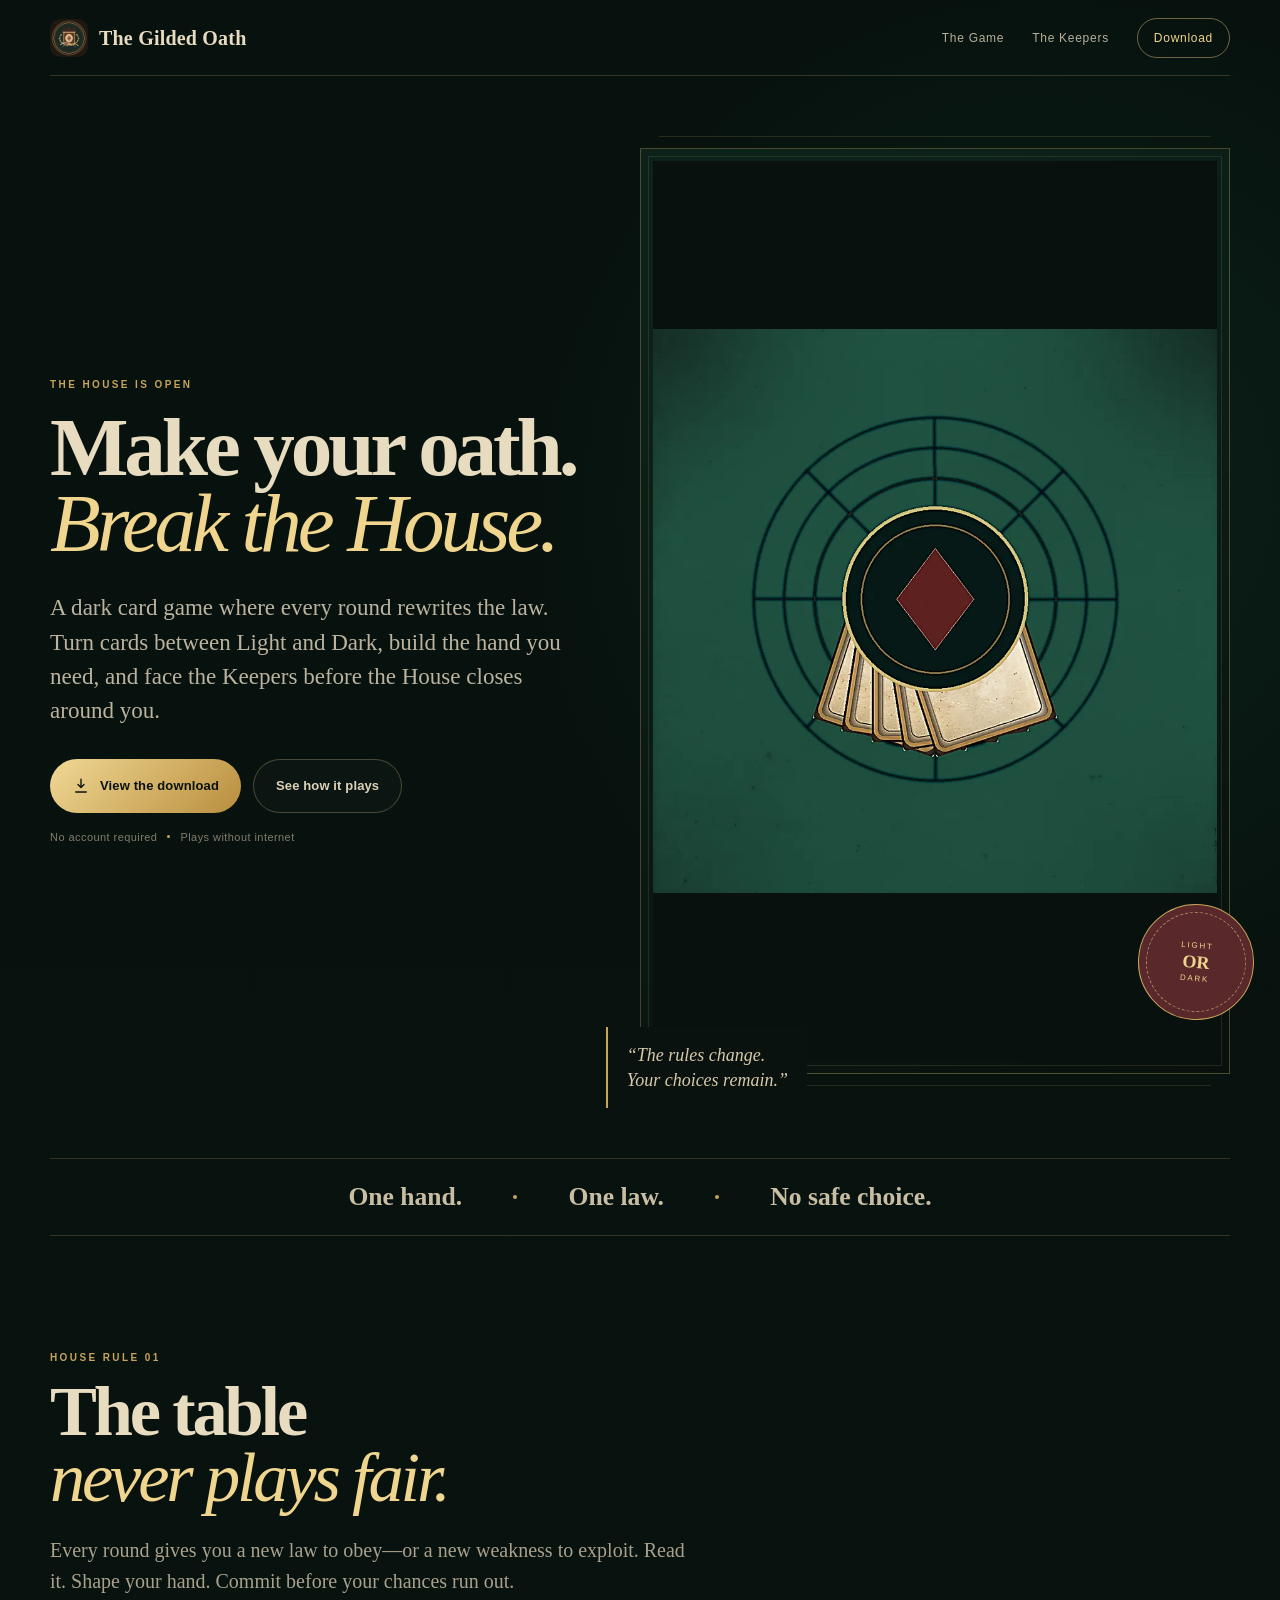
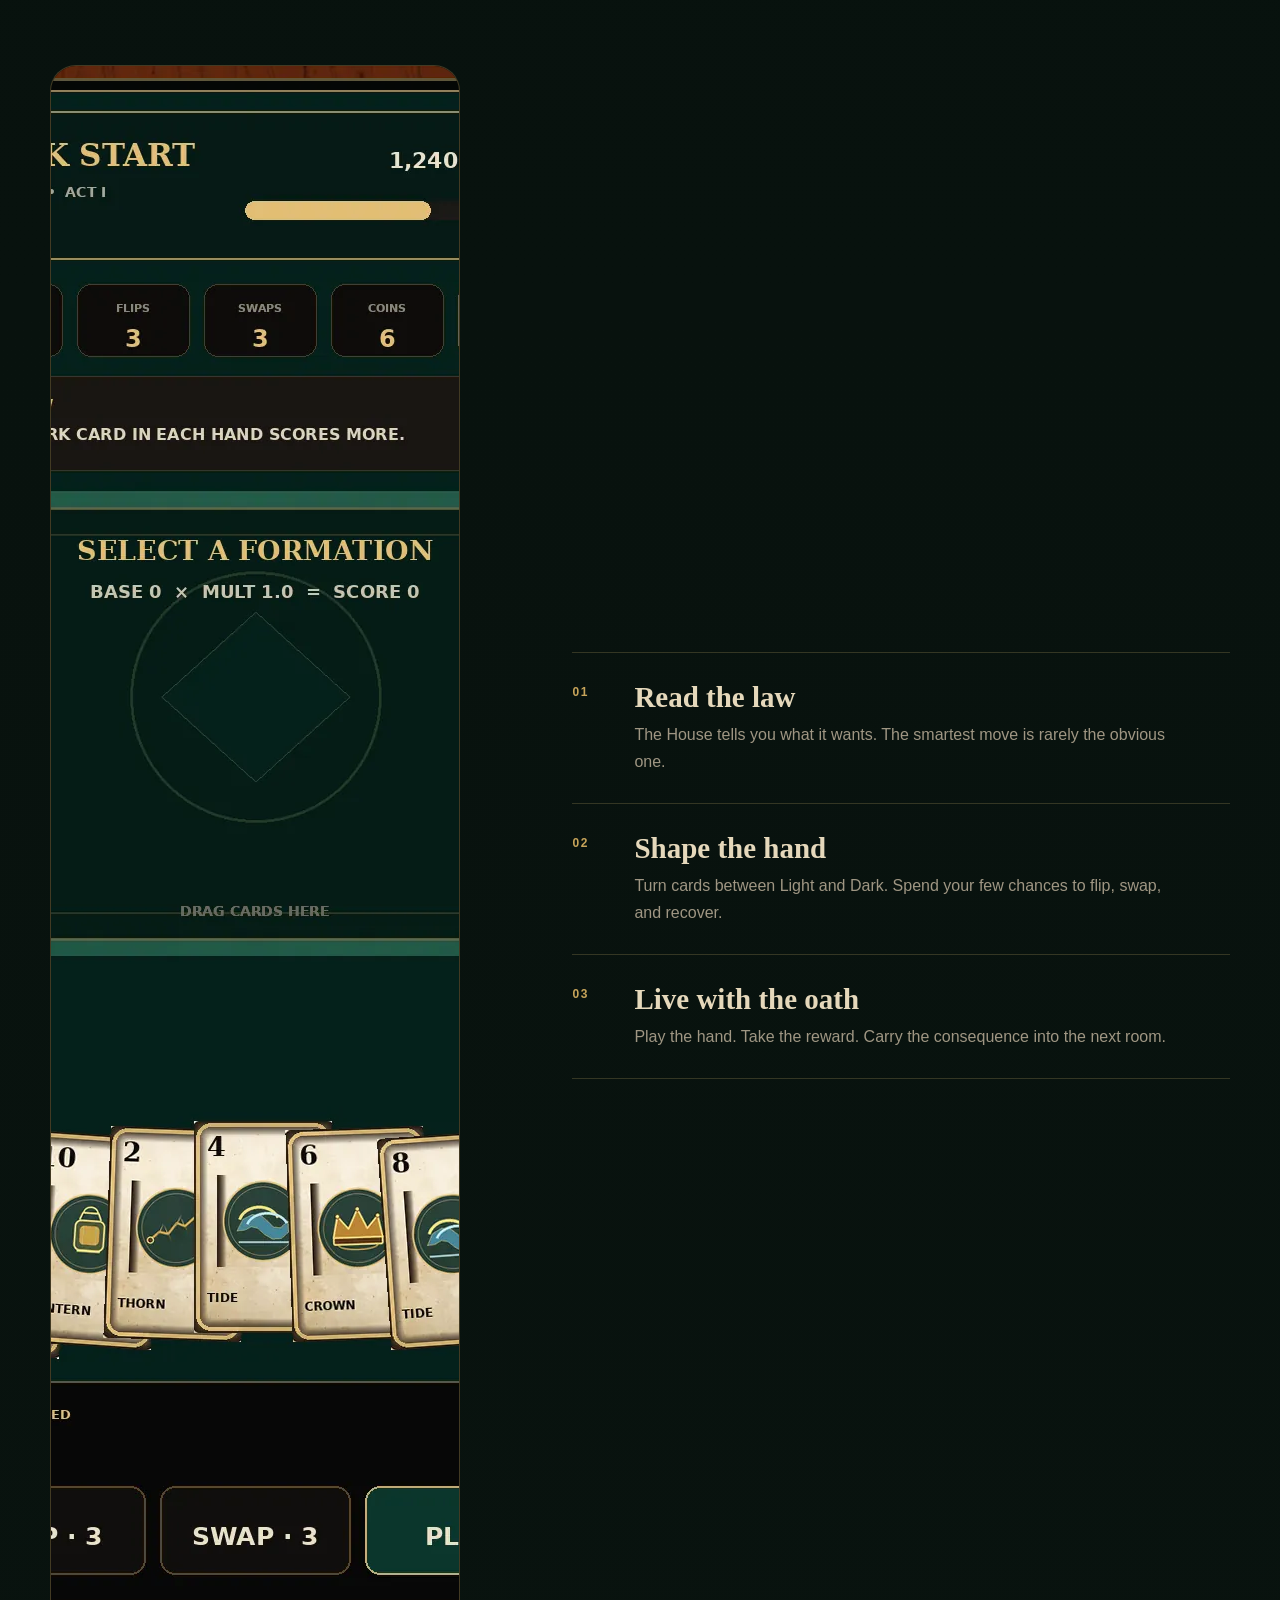
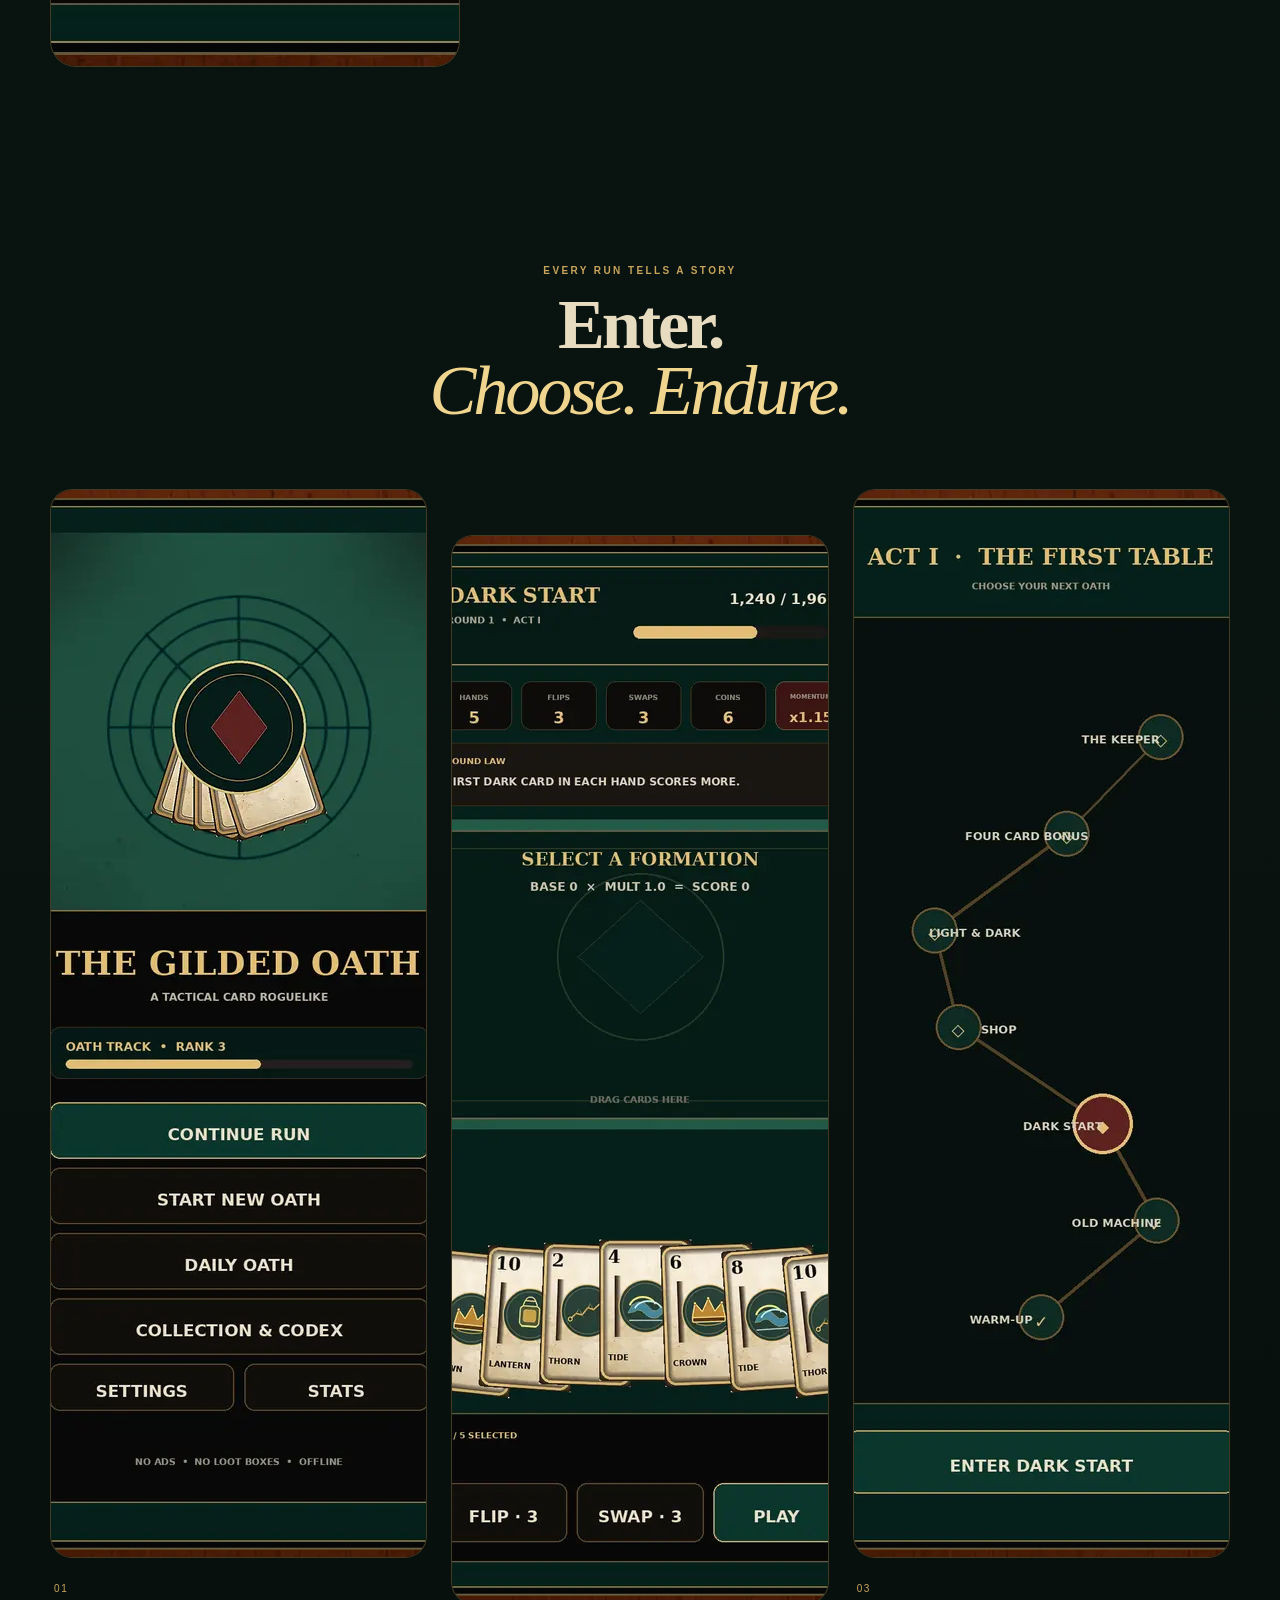
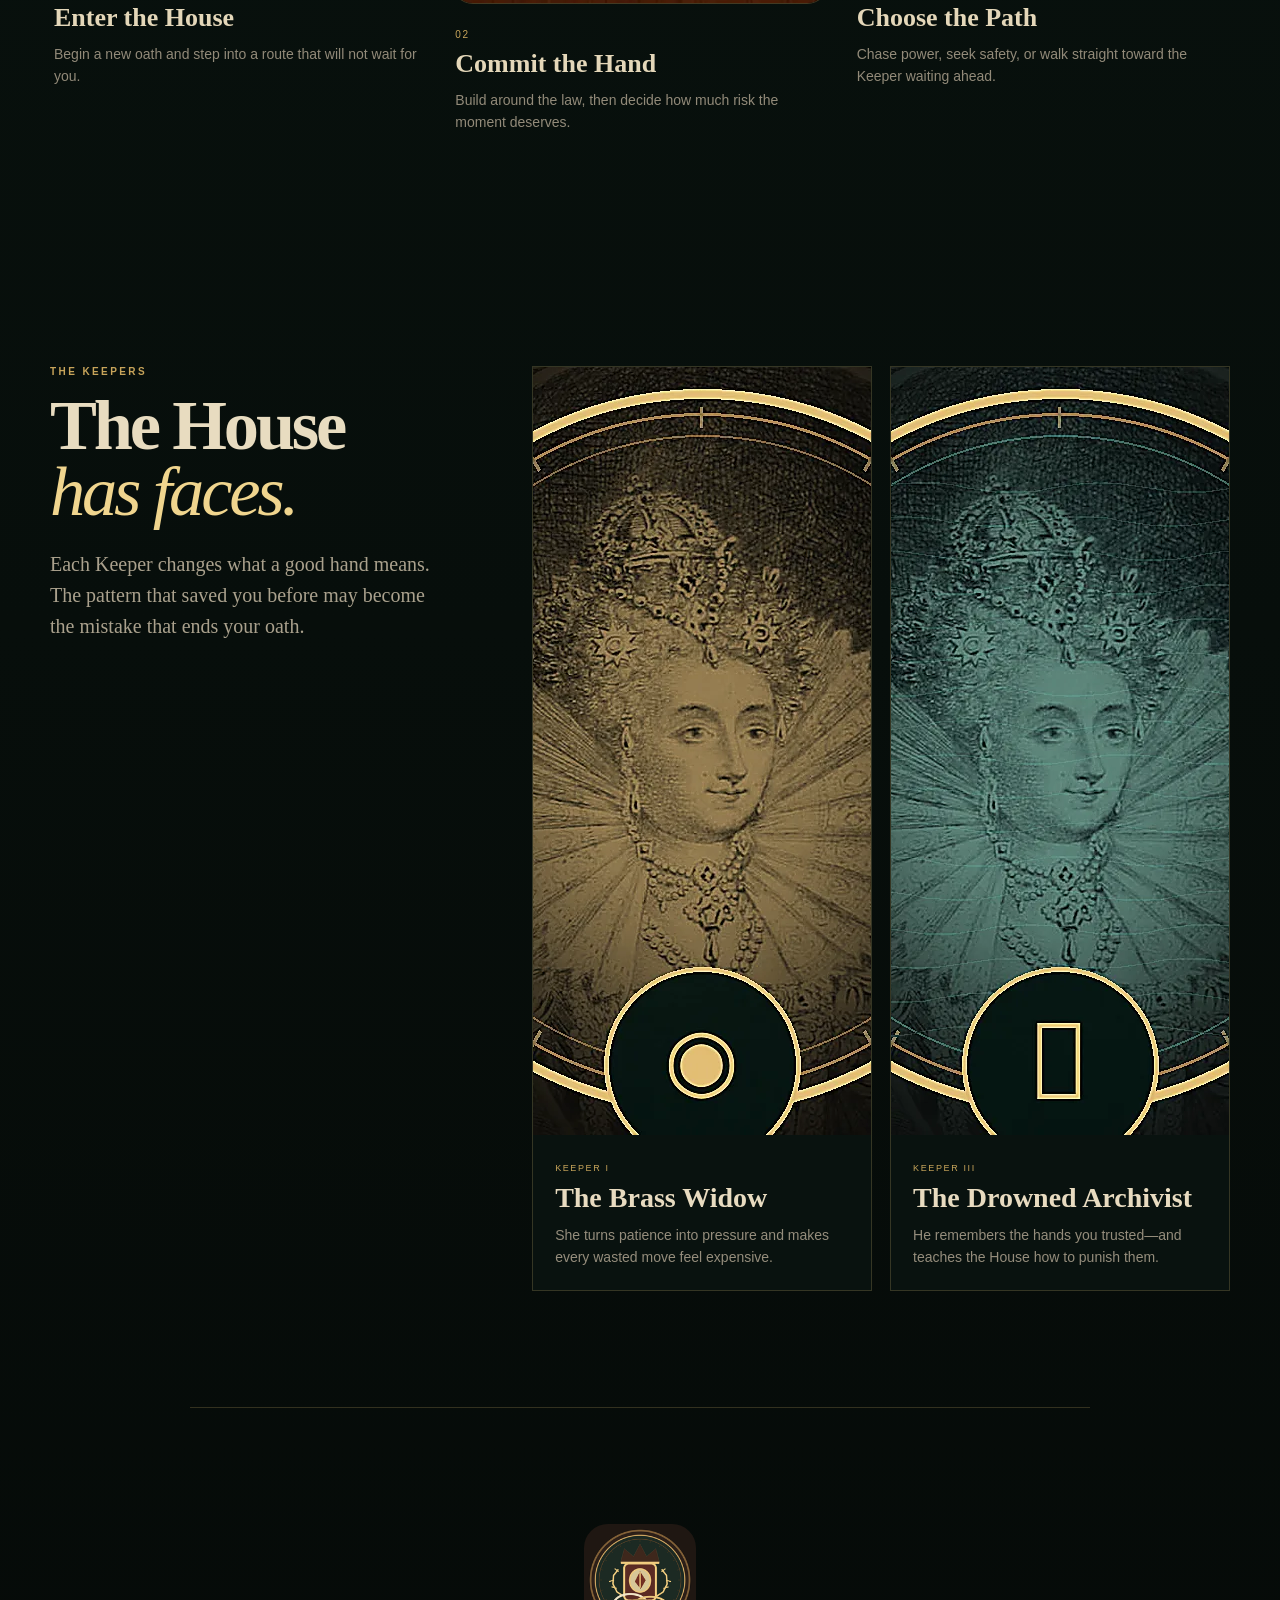
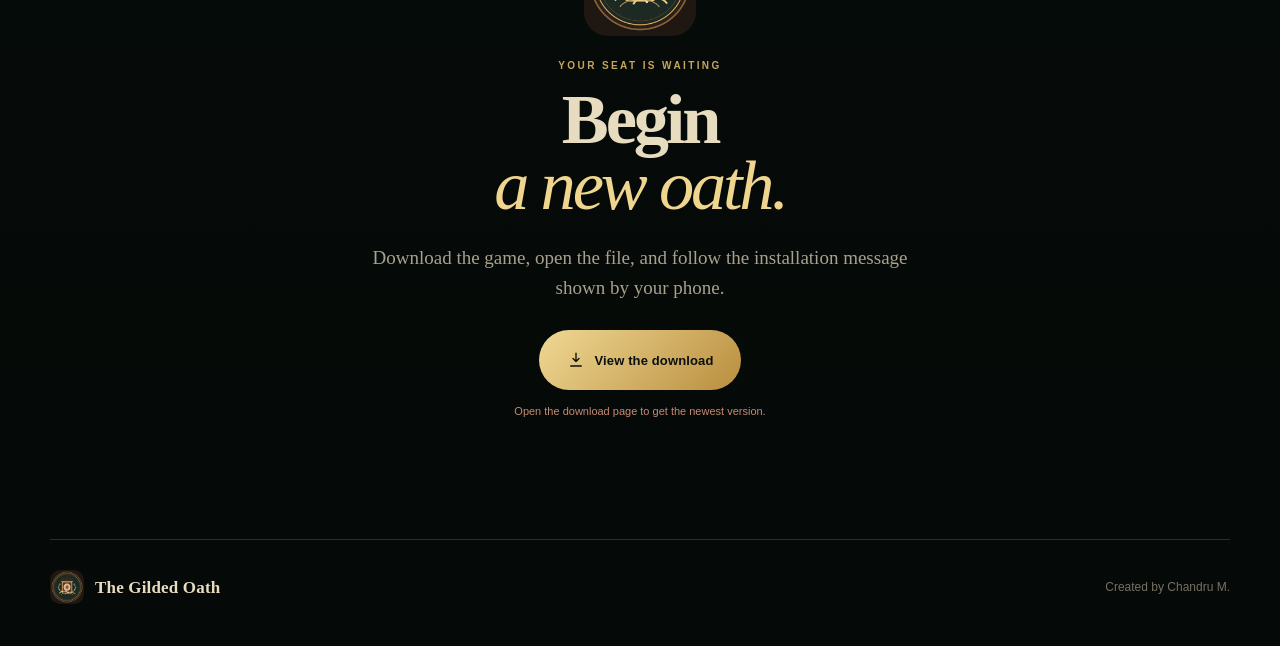
==== commit 9c223c15: "Rebuild game marketing website" ====
--- a/index.html
+++ b/index.html
@@ -3,189 +3,203 @@
 <head>
   <meta charset="utf-8">
   <meta name="viewport" content="width=device-width, initial-scale=1, viewport-fit=cover">
-  <meta name="theme-color" content="#08120f">
-  <meta name="description" content="Download The Gilded Oath, a dark strategy card game made for Android.">
-  <meta property="og:title" content="The Gilded Oath — Download for Android">
-  <meta property="og:description" content="Build clever hands, balance Light and Dark, and survive rules that change every round.">
+  <meta name="theme-color" content="#07100d">
+  <meta name="description" content="Enter The Gilded Oath, a dark card game where every round changes the rules.">
+  <meta property="og:title" content="The Gilded Oath — Break the House">
+  <meta property="og:description" content="Build your hand. Bend Light and Dark. Survive the Keepers.">
   <meta property="og:image" content="assets/social-card.png">
   <meta property="og:type" content="website">
   <meta name="twitter:card" content="summary_large_image">
   <link rel="icon" href="assets/app-icon.png">
   <link rel="manifest" href="site.webmanifest">
-  <link rel="preload" href="assets/menu-hero-480.webp" as="image" type="image/webp" media="(max-width: 700px)">
-  <link rel="preload" href="assets/menu-hero-900.webp" as="image" type="image/webp" media="(min-width: 701px)">
+  <link rel="preload" href="assets/menu-hero-480.webp" as="image" type="image/webp" media="(max-width: 720px)">
+  <link rel="preload" href="assets/menu-hero-900.webp" as="image" type="image/webp" media="(min-width: 721px)">
   <link rel="stylesheet" href="styles.css">
   <title>The Gilded Oath — Download for Android</title>
 </head>
 <body>
   <header class="site-header">
-    <div class="header-inner">
-      <a class="brand" href="#top" aria-label="The Gilded Oath home">
-        <img src="assets/app-icon.png" width="40" height="40" alt="">
-        <span>The Gilded Oath</span>
+    <a class="brand" href="#top" aria-label="The Gilded Oath home">
+      <img src="assets/app-icon.png" alt="" width="38" height="38">
+      <span>The Gilded Oath</span>
+    </a>
+    <nav aria-label="Main navigation">
+      <a href="#game">The Game</a>
+      <a href="#keepers">The Keepers</a>
+      <a class="header-download" data-download-link href="https://github.com/chandrumunisamy/the-gilded-oath/releases">
+        Download
       </a>
-      <nav aria-label="Main navigation">
-        <a href="#game">The game</a>
-        <a href="#pictures">Pictures</a>
-        <a href="#install">Install</a>
-        <a class="header-download" data-download-link href="https://github.com/chandrumunisamy/the-gilded-oath/releases" aria-label="Download The Gilded Oath">
-          <span>Download</span>
-          <svg viewBox="0 0 24 24" aria-hidden="true"><path d="M12 3v11m0 0 4-4m-4 4-4-4M5 20h14"/></svg>
-        </a>
-      </nav>
-    </div>
+    </nav>
   </header>
 
   <main id="top">
-    <section class="hero shell">
+    <section class="hero">
       <div class="hero-copy">
-        <p class="eyebrow"><span></span> Available now on Android</p>
-        <h1>Every hand is<br><em>an oath.</em></h1>
-        <p class="hero-lede">A dark strategy card game about clever choices, Light and Dark, and rules that change beneath your cards.</p>
+        <p class="eyebrow">THE HOUSE IS OPEN</p>
+        <h1>
+          <span>Make your oath.</span>
+          <span class="gold">Break the House.</span>
+        </h1>
+        <p class="hero-lede">
+          A dark card game where every round rewrites the law. Turn cards between Light and Dark, build the hand you need, and face the Keepers before the House closes around you.
+        </p>
         <div class="hero-actions">
           <a class="button button-primary" data-download-link href="https://github.com/chandrumunisamy/the-gilded-oath/releases">
             <svg viewBox="0 0 24 24" aria-hidden="true"><path d="M12 3v11m0 0 4-4m-4 4-4-4M5 20h14"/></svg>
-            <span>Download the game</span>
+            <span data-download-label>Download for Android</span>
           </a>
-          <a class="button button-secondary" href="https://github.com/chandrumunisamy/the-gilded-oath">Project page</a>
-        </div>
-        <div class="release-meta" aria-label="Game information">
-          <span>Works offline</span><i></i><span>No account</span><i></i><span>Made for phones</span>
-        </div>
-      </div>
-
-      <div class="hero-art" aria-label="The Gilded Oath artwork">
-        <div class="hero-frame" aria-hidden="true"></div>
-        <picture>
-          <source media="(max-width: 700px)" srcset="assets/menu-hero-480.webp">
-          <img class="hero-portrait" src="assets/menu-hero-900.webp" width="900" height="900" alt="Engraved card-table artwork from The Gilded Oath" fetchpriority="high" decoding="async">
-        </picture>
-        <div class="hero-seal" aria-hidden="true"><span>THE HOUSE</span><strong>AWAITS</strong></div>
-      </div>
-    </section>
-
-    <section class="highlights shell" aria-label="Game highlights">
-      <div><strong>40</strong><span>cards to learn</span></div>
-      <div><strong>30</strong><span>powers to find</span></div>
-      <div><strong>4</strong><span>keepers to face</span></div>
-      <div><strong>∞</strong><span>changing paths</span></div>
-    </section>
-
-    <section class="section shell story" id="game">
-      <p class="section-kicker">The table has laws</p>
-      <div class="story-grid">
-        <h2>Do not chase a number.<br>Build a way out.</h2>
-        <div class="story-copy">
-          <p>Choose one to five cards. Turn them between Light and Dark. You only get a few chances to flip or swap cards, so every choice matters.</p>
-          <p>Every journey brings new fights, strange events, useful shops, powerful rewards, and Keepers who change the rules.</p>
-        </div>
-      </div>
-      <img class="ornament" src="assets/ornament-divider.png" width="1020" height="112" alt="" loading="lazy" decoding="async">
-    </section>
-
-    <section class="section shell feature-grid" aria-label="What makes the game special">
-      <article>
-        <span>01</span>
-        <h3>Choose Light or Dark</h3>
-        <p>Keep a card safe in the Light, or turn it Dark for a greater reward with more risk.</p>
-      </article>
-      <article>
-        <span>02</span>
-        <h3>Every round changes</h3>
-        <p>New rules can help, punish, or completely change the kind of hand you should play.</p>
-      </article>
-      <article>
-        <span>03</span>
-        <h3>Shape each journey</h3>
-        <p>Find new powers, change your cards, choose your path, and build a different way to win each time.</p>
-      </article>
-    </section>
-
-    <section class="section gallery" id="pictures">
-      <div class="gallery-heading shell">
-        <div>
-          <p class="section-kicker">Inside the house</p>
-          <h2>Made for your hands,<br>not squeezed onto a phone.</h2>
-        </div>
-        <p>Large cards, clear buttons, readable rules, and a world built from walnut, felt, old paper, and brass.</p>
-      </div>
-
-      <div class="screens" aria-label="Game pictures">
-        <figure class="screen">
+          <a class="button button-secondary" href="#game">See how it plays</a>
+        </div>
+        <p class="hero-note">No account required <span></span> Plays without internet</p>
+      </div>
+
+      <div class="hero-visual" aria-label="The Gilded Oath key art">
+        <div class="hero-frame">
           <picture>
-            <source media="(max-width: 700px)" srcset="assets/screen-menu-480.webp">
-            <img src="assets/screen-menu-720.webp" width="720" height="1600" alt="The Gilded Oath main menu" loading="lazy" decoding="async">
+            <source media="(max-width: 720px)" srcset="assets/menu-hero-480.webp">
+            <img src="assets/menu-hero-900.webp" width="900" height="900" alt="Dark engraved artwork from The Gilded Oath" fetchpriority="high" decoding="async">
           </picture>
-          <figcaption>Enter the house</figcaption>
-        </figure>
-        <figure class="screen">
-          <picture>
-            <source media="(max-width: 700px)" srcset="assets/screen-gameplay-480.webp">
-            <img src="assets/screen-gameplay-720.webp" width="720" height="1600" alt="The Gilded Oath card table" loading="lazy" decoding="async">
-          </picture>
-          <figcaption>Read the table</figcaption>
-        </figure>
-        <figure class="screen">
-          <picture>
-            <source media="(max-width: 700px)" srcset="assets/screen-map-480.webp">
-            <img src="assets/screen-map-720.webp" width="720" height="1600" alt="The Gilded Oath journey map" loading="lazy" decoding="async">
-          </picture>
-          <figcaption>Choose the path</figcaption>
-        </figure>
-      </div>
-      <p class="swipe-hint">Swipe to see more</p>
-    </section>
-
-    <section class="section shell keepers">
-      <div class="keeper-copy">
-        <p class="section-kicker">The Keepers</p>
-        <h2>Every house has someone watching.</h2>
-        <p>Each Keeper changes the rules in a different way. A hand that saved you before may fail when the next one arrives.</p>
-      </div>
-      <figure class="keeper-card">
-        <picture>
-          <source media="(max-width: 700px)" srcset="assets/keeper-brass-widow-480.webp">
+        </div>
+        <div class="oath-mark" aria-hidden="true">
+          <small>LIGHT</small>
+          <strong>OR</strong>
+          <small>DARK</small>
+        </div>
+        <p class="hero-quote">“The rules change.<br>Your choices remain.”</p>
+      </div>
+    </section>
+
+    <section class="promise" aria-label="The Gilded Oath promise">
+      <p>One hand.</p>
+      <span></span>
+      <p>One law.</p>
+      <span></span>
+      <p>No safe choice.</p>
+    </section>
+
+    <section class="game-section" id="game">
+      <div class="section-heading">
+        <p class="eyebrow">HOUSE RULE 01</p>
+        <h2>
+          <span>The table</span>
+          <span class="gold">never plays fair.</span>
+        </h2>
+        <p>Every round gives you a new law to obey—or a new weakness to exploit. Read it. Shape your hand. Commit before your chances run out.</p>
+      </div>
+
+      <div class="gameplay-feature">
+        <figure class="phone-shot phone-shot-main">
+          <img src="assets/screen-gameplay-720.webp" width="720" height="1600" alt="A hand being prepared in The Gilded Oath" loading="lazy" decoding="async">
+        </figure>
+        <div class="gameplay-steps">
+          <article>
+            <span>01</span>
+            <div>
+              <h3>Read the law</h3>
+              <p>The House tells you what it wants. The smartest move is rarely the obvious one.</p>
+            </div>
+          </article>
+          <article>
+            <span>02</span>
+            <div>
+              <h3>Shape the hand</h3>
+              <p>Turn cards between Light and Dark. Spend your few chances to flip, swap, and recover.</p>
+            </div>
+          </article>
+          <article>
+            <span>03</span>
+            <div>
+              <h3>Live with the oath</h3>
+              <p>Play the hand. Take the reward. Carry the consequence into the next room.</p>
+            </div>
+          </article>
+        </div>
+      </div>
+    </section>
+
+    <section class="journey-section">
+      <div class="section-heading compact">
+        <p class="eyebrow">EVERY RUN TELLS A STORY</p>
+        <h2>
+          <span>Enter.</span>
+          <span class="gold">Choose. Endure.</span>
+        </h2>
+      </div>
+
+      <div class="journey-grid">
+        <figure class="journey-card">
+          <div class="phone-shot">
+            <img src="assets/screen-menu-480.webp" width="480" height="1067" alt="The entrance to The Gilded Oath" loading="lazy" decoding="async">
+          </div>
+          <figcaption><span>01</span><strong>Enter the House</strong><p>Begin a new oath and step into a route that will not wait for you.</p></figcaption>
+        </figure>
+        <figure class="journey-card journey-card-raised">
+          <div class="phone-shot">
+            <img src="assets/screen-gameplay-480.webp" width="480" height="1067" alt="A card battle in The Gilded Oath" loading="lazy" decoding="async">
+          </div>
+          <figcaption><span>02</span><strong>Commit the Hand</strong><p>Build around the law, then decide how much risk the moment deserves.</p></figcaption>
+        </figure>
+        <figure class="journey-card">
+          <div class="phone-shot">
+            <img src="assets/screen-map-480.webp" width="480" height="1067" alt="A route through The Gilded Oath" loading="lazy" decoding="async">
+          </div>
+          <figcaption><span>03</span><strong>Choose the Path</strong><p>Chase power, seek safety, or walk straight toward the Keeper waiting ahead.</p></figcaption>
+        </figure>
+      </div>
+    </section>
+
+    <section class="keepers-section" id="keepers">
+      <div class="keepers-intro">
+        <p class="eyebrow">THE KEEPERS</p>
+        <h2>
+          <span>The House</span>
+          <span class="gold">has faces.</span>
+        </h2>
+        <p>Each Keeper changes what a good hand means. The pattern that saved you before may become the mistake that ends your oath.</p>
+      </div>
+
+      <div class="keeper-grid">
+        <article class="keeper-card">
           <img src="assets/keeper-brass-widow-768.webp" width="768" height="768" alt="The Brass Widow" loading="lazy" decoding="async">
-        </picture>
-        <figcaption><span>Keeper I</span><strong>The Brass Widow</strong></figcaption>
-      </figure>
-      <figure class="keeper-card">
-        <picture>
-          <source media="(max-width: 700px)" srcset="assets/keeper-drowned-archivist-480.webp">
+          <div class="keeper-copy">
+            <span>KEEPER I</span>
+            <h3>The Brass Widow</h3>
+            <p>She turns patience into pressure and makes every wasted move feel expensive.</p>
+          </div>
+        </article>
+        <article class="keeper-card">
           <img src="assets/keeper-drowned-archivist-768.webp" width="768" height="768" alt="The Drowned Archivist" loading="lazy" decoding="async">
-        </picture>
-        <figcaption><span>Keeper III</span><strong>The Drowned Archivist</strong></figcaption>
-      </figure>
-    </section>
-
-    <section class="section shell" id="install">
-      <div class="install-card">
-        <div class="install-copy">
-          <p class="section-kicker">Install on Android</p>
-          <h2>Take your seat.</h2>
-          <p>Download the game straight to your phone. You do not need an account or another app to play.</p>
-          <a class="button button-primary" data-download-link href="https://github.com/chandrumunisamy/the-gilded-oath/releases"><span>Download the game</span></a>
-        </div>
-        <ol>
-          <li><span>1</span><div><strong>Tap Download</strong><p>Wait for the game file to finish downloading.</p></div></li>
-          <li><span>2</span><div><strong>Give permission</strong><p>Your phone may ask you to allow the installation. Follow the message shown on screen.</p></div></li>
-          <li><span>3</span><div><strong>Open and play</strong><p>Finish the installation, then open The Gilded Oath.</p></div></li>
-        </ol>
-      </div>
-    </section>
-
-    <section class="section shell final-call">
-      <img src="assets/app-icon.png" width="96" height="96" alt="The Gilded Oath icon" loading="lazy" decoding="async">
-      <p class="section-kicker">The table is set</p>
-      <h2>Begin a new oath.</h2>
-      <a class="button button-primary" data-download-link href="https://github.com/chandrumunisamy/the-gilded-oath/releases"><span>Download the game</span></a>
+          <div class="keeper-copy">
+            <span>KEEPER III</span>
+            <h3>The Drowned Archivist</h3>
+            <p>He remembers the hands you trusted—and teaches the House how to punish them.</p>
+          </div>
+        </article>
+      </div>
+    </section>
+
+    <section class="download-section" id="download">
+      <img src="assets/app-icon.png" width="112" height="112" alt="The Gilded Oath icon" loading="lazy" decoding="async">
+      <p class="eyebrow">YOUR SEAT IS WAITING</p>
+      <h2>
+        <span>Begin</span>
+        <span class="gold">a new oath.</span>
+      </h2>
+      <p class="download-copy">Download the game, open the file, and follow the installation message shown by your phone.</p>
+      <a class="button button-primary button-large" data-download-link href="https://github.com/chandrumunisamy/the-gilded-oath/releases">
+        <svg viewBox="0 0 24 24" aria-hidden="true"><path d="M12 3v11m0 0 4-4m-4 4-4-4M5 20h14"/></svg>
+        <span data-download-label>Download for Android</span>
+      </a>
+      <p class="download-status" id="download-status" aria-live="polite">Finding the newest version…</p>
     </section>
   </main>
 
-  <footer class="shell">
-    <div class="footer-brand"><img src="assets/app-icon.png" width="34" height="34" alt=""><strong>The Gilded Oath</strong></div>
+  <footer>
+    <a class="brand footer-brand" href="#top">
+      <img src="assets/app-icon.png" alt="" width="34" height="34">
+      <span>The Gilded Oath</span>
+    </a>
     <p>Created by Chandru M.</p>
-    <div><a href="https://github.com/chandrumunisamy/the-gilded-oath">Project page</a><a href="#install">Install help</a></div>
   </footer>
 
   <script src="script.js" defer></script>
--- a/styles.css
+++ b/styles.css
@@ -1,248 +1,380 @@
 :root {
-  --ink: #07100d;
-  --deep: #0b1813;
-  --paper: #eadbb8;
-  --muted: #a99f89;
-  --gold: #c9a85d;
-  --gold-light: #f0d590;
-  --line: rgba(211, 178, 101, .24);
-  --serif: "Iowan Old Style", Baskerville, "Palatino Linotype", Georgia, serif;
+  --ink: #060c09;
+  --deep: #0a1712;
+  --felt: #10392d;
+  --paper: #e8dcc0;
+  --muted: #a69d88;
+  --gold: #c7a45a;
+  --gold-bright: #f0d58e;
+  --wine: #642d30;
+  --line: rgba(211, 180, 109, .22);
+  --serif: "Iowan Old Style", Baskerville, "Palatino Linotype", "Book Antiqua", Georgia, serif;
   --sans: -apple-system, BlinkMacSystemFont, "Segoe UI", Roboto, Helvetica, Arial, sans-serif;
-  --shell: min(1180px, calc(100% - 44px));
+  --shell: min(1180px, calc(100% - 48px));
 }
 
 * { box-sizing: border-box; }
-html { scroll-behavior: smooth; scroll-padding-top: 78px; }
+html { scroll-behavior: smooth; }
 body {
   margin: 0;
   min-width: 320px;
+  overflow-x: hidden;
   color: var(--paper);
-  background: linear-gradient(180deg, #07110e 0%, #0a1511 52%, #050907 100%);
+  background:
+    radial-gradient(circle at 82% 7%, rgba(25, 88, 66, .22), transparent 34rem),
+    linear-gradient(180deg, #07110d 0%, #09130f 54%, #050907 100%);
   font-family: var(--sans);
-  overflow-x: hidden;
   -webkit-font-smoothing: antialiased;
 }
 img { display: block; max-width: 100%; }
-a { color: inherit; -webkit-tap-highlight-color: transparent; }
-.shell { width: var(--shell); margin-inline: auto; }
+a { color: inherit; }
 
 .site-header {
-  position: sticky;
-  z-index: 20;
-  top: 0;
-  height: 72px;
-  background: #07110e;
-  border-bottom: 1px solid rgba(211,178,101,.14);
-}
-.header-inner {
-  width: min(1320px, calc(100% - 40px));
-  height: 100%;
-  margin-inline: auto;
+  width: var(--shell);
+  height: 76px;
+  margin: 0 auto;
+  display: flex;
+  align-items: center;
+  justify-content: space-between;
+  gap: 24px;
+  border-bottom: 1px solid var(--line);
+}
+.brand {
+  min-width: 0;
+  display: inline-flex;
+  align-items: center;
+  gap: 11px;
+  color: var(--paper);
+  text-decoration: none;
+  font: 700 20px/1 var(--serif);
+  letter-spacing: .01em;
+}
+.brand img { flex: 0 0 auto; border-radius: 10px; }
+nav { display: flex; align-items: center; gap: 28px; }
+nav a { color: #b7ae99; text-decoration: none; font-size: 12px; letter-spacing: .06em; }
+nav a:hover { color: var(--gold-bright); }
+.header-download {
+  min-height: 40px;
+  padding: 0 16px;
+  display: inline-flex;
+  align-items: center;
+  border: 1px solid rgba(231, 201, 132, .45);
+  border-radius: 999px;
+  color: var(--gold-bright);
+}
+
+.hero {
+  width: var(--shell);
+  min-height: 770px;
+  margin: 0 auto;
+  padding: 72px 0 84px;
+  display: grid;
+  grid-template-columns: minmax(0, .93fr) minmax(420px, 1.07fr);
+  align-items: center;
+  gap: clamp(36px, 6vw, 92px);
+}
+.hero-copy { position: relative; z-index: 2; }
+.eyebrow {
+  margin: 0;
+  color: var(--gold);
+  font-size: 10px;
+  font-weight: 700;
+  letter-spacing: .24em;
+}
+h1, h2, h3 { margin: 0; font-family: var(--serif); }
+h1 {
+  margin-top: 20px;
+  font-size: clamp(62px, 6.5vw, 96px);
+  line-height: .91;
+  letter-spacing: -.05em;
+  font-weight: 600;
+}
+h1 > span,
+h2 > span { display: block; white-space: nowrap; }
+.gold { color: var(--gold-bright); font-style: italic; font-weight: 500; }
+.hero-lede {
+  max-width: 600px;
+  margin: 29px 0 32px;
+  color: #bcb39f;
+  font: 500 clamp(20px, 1.8vw, 25px)/1.48 var(--serif);
+}
+.hero-actions { display: flex; flex-wrap: wrap; gap: 12px; }
+.button {
+  min-height: 54px;
+  padding: 0 22px;
+  display: inline-flex;
+  align-items: center;
+  justify-content: center;
+  gap: 10px;
+  border-radius: 999px;
+  text-decoration: none;
+  font-size: 13px;
+  font-weight: 700;
+  letter-spacing: .01em;
+  transition: transform .16s ease, background .16s ease, border-color .16s ease;
+}
+.button:hover { transform: translateY(-2px); }
+.button:active { transform: translateY(0); }
+.button svg { width: 18px; fill: none; stroke: currentColor; stroke-width: 1.8; stroke-linecap: round; stroke-linejoin: round; }
+.button-primary { color: #0a110e; background: linear-gradient(135deg, #f0d894, #b98e3e); }
+.button-primary:hover { background: linear-gradient(135deg, #f8e2aa, #c79c4b); }
+.button-secondary { color: #ddd2b9; border: 1px solid rgba(229, 203, 147, .28); background: rgba(255,255,255,.02); }
+.hero-note { margin: 18px 0 0; display: flex; flex-wrap: wrap; align-items: center; gap: 10px; color: #837c6d; font-size: 11px; letter-spacing: .04em; }
+.hero-note span { width: 3px; height: 3px; border-radius: 50%; background: var(--gold); }
+
+.hero-visual { position: relative; min-width: 0; }
+.hero-frame {
+  position: relative;
+  border: 1px solid rgba(222, 188, 110, .30);
+  padding: 12px;
+  background: linear-gradient(145deg, rgba(18, 57, 44, .42), rgba(8, 16, 13, .86));
+}
+.hero-frame::before,
+.hero-frame::after {
+  content: "";
+  position: absolute;
+  pointer-events: none;
+}
+.hero-frame::before { inset: 7px; border: 1px solid rgba(225, 195, 124, .12); }
+.hero-frame::after { inset: -13px 18px; border-block: 1px solid rgba(225, 195, 124, .14); }
+.hero-frame picture,
+.hero-frame img { width: 100%; aspect-ratio: 1; }
+.hero-frame img { object-fit: contain; background: #08110d; }
+.oath-mark {
+  position: absolute;
+  right: -24px;
+  bottom: 54px;
+  width: 116px;
+  aspect-ratio: 1;
+  display: grid;
+  place-content: center;
+  gap: 3px;
+  text-align: center;
+  border-radius: 50%;
+  border: 1px solid var(--gold);
+  color: var(--gold-bright);
+  background: #58282b;
+  transform: rotate(5deg);
+}
+.oath-mark::before { content: ""; position: absolute; inset: 7px; border: 1px dashed rgba(240,213,142,.54); border-radius: inherit; }
+.oath-mark small { font-size: 8px; letter-spacing: .22em; }
+.oath-mark strong { font: 700 18px/1 var(--serif); }
+.hero-quote {
+  position: absolute;
+  left: -34px;
+  bottom: -34px;
+  margin: 0;
+  padding: 16px 19px;
+  border-left: 2px solid var(--gold);
+  color: #d8c9aa;
+  background: #09120f;
+  font: italic 18px/1.35 var(--serif);
+}
+
+.promise {
+  width: var(--shell);
+  margin: 0 auto;
+  padding: 25px 0;
+  display: flex;
+  align-items: center;
+  justify-content: center;
+  gap: clamp(18px, 4vw, 54px);
+  border-block: 1px solid var(--line);
+}
+.promise p { margin: 0; color: #c9bea4; font: 600 clamp(18px, 2vw, 26px)/1 var(--serif); }
+.promise span { width: 4px; height: 4px; border-radius: 50%; background: var(--gold); }
+
+.game-section,
+.journey-section,
+.keepers-section,
+.download-section { width: var(--shell); margin: 0 auto; padding: 116px 0; }
+.section-heading { max-width: 760px; }
+.section-heading h2,
+.keepers-intro h2,
+.download-section h2 {
+  margin-top: 15px;
+  font-size: clamp(48px, 5.5vw, 78px);
+  line-height: .94;
+  letter-spacing: -.045em;
+  font-weight: 600;
+}
+.section-heading > p:last-child,
+.keepers-intro > p:last-child {
+  max-width: 650px;
+  margin: 25px 0 0;
+  color: #aaa18d;
+  font: 500 20px/1.55 var(--serif);
+}
+.section-heading.compact { max-width: none; text-align: center; }
+
+.gameplay-feature {
+  margin-top: 68px;
+  display: grid;
+  grid-template-columns: minmax(280px, 420px) minmax(0, 1fr);
+  align-items: center;
+  gap: clamp(48px, 8vw, 112px);
+}
+.phone-shot {
+  margin: 0;
+  overflow: hidden;
+  border: 1px solid rgba(221, 188, 111, .28);
+  border-radius: 26px;
+  background: #050806;
+}
+.phone-shot img { width: 100%; aspect-ratio: 9 / 20; object-fit: cover; }
+.phone-shot-main { width: min(100%, 410px); }
+.gameplay-steps { border-top: 1px solid var(--line); }
+.gameplay-steps article {
+  padding: 28px 0;
+  display: grid;
+  grid-template-columns: 44px 1fr;
+  gap: 18px;
+  border-bottom: 1px solid var(--line);
+}
+.gameplay-steps article > span { padding-top: 5px; color: var(--gold); font: 600 12px/1 var(--sans); letter-spacing: .14em; }
+.gameplay-steps h3 { color: #e5d8bb; font-size: 29px; }
+.gameplay-steps p { max-width: 550px; margin: 8px 0 0; color: #9f9683; line-height: 1.65; }
+
+.journey-section { padding-top: 82px; }
+.journey-grid {
+  margin-top: 66px;
+  display: grid;
+  grid-template-columns: repeat(3, minmax(0, 1fr));
+  gap: 24px;
+  align-items: start;
+}
+.journey-card { margin: 0; }
+.journey-card-raised { margin-top: 46px; }
+.journey-card .phone-shot { border-radius: 22px; }
+.journey-card figcaption { padding: 20px 4px 0; }
+.journey-card figcaption > span { color: var(--gold); font-size: 10px; letter-spacing: .16em; }
+.journey-card figcaption strong { display: block; margin-top: 8px; color: #e4d7b9; font: 600 26px/1.1 var(--serif); }
+.journey-card figcaption p { margin: 10px 0 0; color: #928a79; line-height: 1.6; font-size: 14px; }
+
+.keepers-section {
+  display: grid;
+  grid-template-columns: minmax(260px, .72fr) minmax(0, 1.28fr);
+  gap: clamp(42px, 7vw, 90px);
+  align-items: center;
+}
+.keepers-intro { position: sticky; top: 24px; align-self: start; }
+.keeper-grid { display: grid; grid-template-columns: 1fr 1fr; gap: 18px; }
+.keeper-card { overflow: hidden; border: 1px solid var(--line); background: #09120f; }
+.keeper-card img { width: 100%; aspect-ratio: 1; object-fit: cover; }
+.keeper-copy { padding: 22px; }
+.keeper-copy > span { color: var(--gold); font-size: 9px; letter-spacing: .18em; }
+.keeper-copy h3 { margin-top: 7px; color: #e8dbc0; font-size: 28px; }
+.keeper-copy p { margin: 10px 0 0; color: #958d7c; line-height: 1.58; font-size: 14px; }
+
+.download-section {
+  width: min(900px, calc(100% - 48px));
+  text-align: center;
+  border-top: 1px solid var(--line);
+}
+.download-section > img { margin: 0 auto 24px; border-radius: 24px; }
+.download-section h2 { margin-top: 15px; }
+.download-copy { max-width: 580px; margin: 25px auto 28px; color: #a9a08d; font: 500 19px/1.55 var(--serif); }
+.button-large { min-height: 60px; padding-inline: 28px; }
+.download-status { min-height: 18px; margin: 15px 0 0; color: #7f786a; font-size: 11px; }
+.download-status.ready { color: #b7a979; }
+.download-status.warning { color: #c48b72; }
+
+footer {
+  width: var(--shell);
+  margin: 0 auto;
+  padding: 30px 0 42px;
   display: flex;
   align-items: center;
   justify-content: space-between;
   gap: 20px;
-}
-.brand { min-width: 0; display: flex; align-items: center; gap: 10px; text-decoration: none; font: 700 20px/1 var(--serif); }
-.brand img, .footer-brand img { flex: 0 0 auto; border-radius: 9px; }
-nav { display: flex; align-items: center; gap: clamp(16px, 2.2vw, 28px); }
-nav > a { color: #c6bca6; text-decoration: none; font-size: 13px; }
-.header-download { min-height: 42px; padding: 0 14px; display: inline-flex; align-items: center; gap: 8px; color: var(--gold-light); border: 1px solid rgba(211,178,101,.48); border-radius: 10px; }
-.header-download svg, .button svg { width: 18px; fill: none; stroke: currentColor; stroke-width: 1.8; stroke-linecap: round; stroke-linejoin: round; }
-
-.hero {
-  min-height: 760px;
-  padding-block: 76px 54px;
-  display: grid;
-  grid-template-columns: minmax(0, .95fr) minmax(390px, 1.05fr);
-  align-items: center;
-  gap: clamp(28px, 5vw, 68px);
-}
-.hero-copy { position: relative; z-index: 2; animation: intro-copy .52s ease-out both; }
-.eyebrow, .section-kicker { margin: 0; color: var(--gold); text-transform: uppercase; letter-spacing: .18em; font-size: 10px; font-weight: 700; }
-.eyebrow { display: flex; align-items: center; gap: 10px; }
-.eyebrow > span { width: 24px; height: 1px; background: var(--gold); }
-h1, h2, h3 { margin: 0; font-family: var(--serif); }
-h1 { margin-top: 20px; font-size: clamp(62px, 7vw, 105px); line-height: .86; letter-spacing: -.05em; font-weight: 600; }
-h1 em { color: var(--gold-light); font-weight: 500; }
-.hero-lede { max-width: 560px; margin: 28px 0 31px; color: #bcb29d; font: 500 clamp(20px, 2vw, 27px)/1.42 var(--serif); }
-.hero-actions { display: flex; flex-wrap: wrap; gap: 11px; }
-.button { min-height: 54px; padding: 0 21px; display: inline-flex; align-items: center; justify-content: center; gap: 10px; border-radius: 11px; text-decoration: none; font-size: 13px; font-weight: 700; }
-.button-primary { color: #08110e; background: linear-gradient(135deg, #f1d897, #b99141); }
-.button-secondary { color: #ddd1b8; border: 1px solid rgba(223,197,139,.28); }
-.release-meta { margin-top: 20px; display: flex; flex-wrap: wrap; align-items: center; gap: 10px; color: #8e8675; font-size: 10px; text-transform: uppercase; letter-spacing: .1em; }
-.release-meta i { width: 3px; height: 3px; border-radius: 50%; background: var(--gold); }
-
-.hero-art { position: relative; min-width: 0; display: grid; place-items: center; animation: intro-art .58s .04s ease-out both; }
-.hero-art picture { width: min(590px, 100%); aspect-ratio: 1; }
-.hero-portrait { width: 100%; height: 100%; object-fit: contain; }
-.hero-frame { position: absolute; inset: 10% 7%; border: 1px solid rgba(211,178,101,.22); transform: rotate(3deg); }
-.hero-art::after { content: ""; position: absolute; inset: 16% 13%; border: 1px solid rgba(211,178,101,.1); transform: rotate(-3deg); }
-.hero-seal { position: absolute; z-index: 3; right: 3%; bottom: 8%; width: 112px; aspect-ratio: 1; display: grid; place-content: center; text-align: center; border: 1px solid var(--gold); border-radius: 50%; color: var(--gold-light); background: #542324; transform: rotate(5deg); }
-.hero-seal::before { content: ""; position: absolute; inset: 7px; border: 1px dashed rgba(240,213,144,.48); border-radius: inherit; }
-.hero-seal span { font-size: 8px; letter-spacing: .18em; }
-.hero-seal strong { font: 700 18px/1 var(--serif); }
-
-@keyframes intro-copy { from { opacity: 0; transform: translateY(10px); } to { opacity: 1; transform: none; } }
-@keyframes intro-art { from { opacity: 0; transform: translateY(8px); } to { opacity: 1; transform: none; } }
-
-.highlights { margin-bottom: 72px; display: grid; grid-template-columns: repeat(4, 1fr); border-block: 1px solid var(--line); }
-.highlights div { min-width: 0; padding: 23px 14px; display: flex; align-items: baseline; justify-content: center; gap: 9px; border-right: 1px solid var(--line); }
-.highlights div:last-child { border-right: 0; }
-.highlights strong { color: var(--gold-light); font: 600 34px/1 var(--serif); }
-.highlights span { color: #928976; font-size: 10px; text-transform: uppercase; letter-spacing: .1em; }
-
-.section { padding-block: 84px; }
-.story-grid { margin-top: 20px; display: grid; grid-template-columns: 1fr .8fr; align-items: start; gap: clamp(36px, 7vw, 86px); }
-.story h2, .gallery h2, .keeper-copy h2, .install-card h2, .final-call h2 { font-size: clamp(43px, 5vw, 70px); line-height: .99; letter-spacing: -.035em; }
-.story-copy { color: #b0a692; font: 500 20px/1.58 var(--serif); }
-.story-copy p:first-child { margin-top: 0; }
-.ornament { width: min(340px, 65%); height: auto; aspect-ratio: 1020 / 112; object-fit: contain; margin: 54px auto 0; opacity: .7; }
-
-.feature-grid { padding-top: 0; display: grid; grid-template-columns: repeat(3, 1fr); gap: 12px; }
-.feature-grid article { min-height: 268px; padding: 34px 29px; border: 1px solid var(--line); border-radius: 15px; background: #0b1b15; }
-.feature-grid article > span { display: block; margin-bottom: 56px; color: var(--gold); font: 600 14px/1 var(--serif); }
-.feature-grid h3 { color: #e3d6b9; font-size: 29px; }
-.feature-grid p { margin-bottom: 0; color: #9d9481; font-size: 14px; line-height: 1.68; }
-
-.gallery { overflow: hidden; }
-.gallery-heading { display: grid; grid-template-columns: 1fr .65fr; align-items: end; gap: clamp(30px, 6vw, 72px); }
-.gallery-heading > p { max-width: 470px; margin: 0; color: #9f9683; line-height: 1.7; }
-.screens { width: min(1080px, calc(100% - 44px)); margin: 54px auto 0; display: grid; grid-template-columns: repeat(3, 1fr); gap: 22px; align-items: start; }
-.screen { margin: 0; overflow: hidden; border: 1px solid rgba(211,178,101,.26); border-radius: 25px; background: #07100d; }
-.screen picture { display: block; width: 100%; aspect-ratio: 9 / 20; background: #08110e; }
-.screen img { width: 100%; height: 100%; object-fit: contain; }
-.screen figcaption { padding: 15px; border-top: 1px solid var(--line); color: #9d9481; text-align: center; text-transform: uppercase; letter-spacing: .14em; font-size: 9px; }
-.swipe-hint { display: none; }
-
-.keepers { display: grid; grid-template-columns: 1.15fr .8fr .8fr; gap: 14px; }
-.keeper-copy { min-height: 460px; padding: 48px 38px; display: flex; flex-direction: column; justify-content: flex-end; border: 1px solid var(--line); border-radius: 17px; background: #0b1b15; }
-.keeper-copy p:last-child { max-width: 470px; margin-bottom: 0; color: #9d9481; line-height: 1.68; }
-.keeper-card { position: relative; margin: 0; aspect-ratio: 1; overflow: hidden; border: 1px solid var(--line); border-radius: 17px; background: #0a1511; }
-.keeper-card picture { display: block; width: 100%; height: 100%; }
-.keeper-card img { width: 100%; height: 100%; object-fit: contain; }
-.keeper-card::after { content: ""; position: absolute; inset: 55% 0 0; background: linear-gradient(transparent, rgba(3,7,5,.96)); }
-.keeper-card figcaption { position: absolute; z-index: 2; left: 22px; right: 22px; bottom: 20px; }
-.keeper-card figcaption span { display: block; color: var(--gold); font-size: 9px; text-transform: uppercase; letter-spacing: .14em; }
-.keeper-card figcaption strong { display: block; margin-top: 4px; font: 600 24px/1.05 var(--serif); }
-
-.install-card { display: grid; grid-template-columns: 1fr 1fr; overflow: hidden; border: 1px solid rgba(211,178,101,.34); border-radius: 19px; background: linear-gradient(130deg, #124333, #08120f); }
-.install-copy { padding: 58px 48px; }
-.install-copy > p:not(.section-kicker) { margin: 23px 0 29px; color: #b4aa95; line-height: 1.7; }
-.install-card ol { margin: 0; padding: 36px 40px; list-style: none; display: flex; flex-direction: column; justify-content: center; border-left: 1px solid var(--line); background: #07110e; }
-.install-card li { padding: 19px 0; display: grid; grid-template-columns: 42px 1fr; gap: 16px; border-bottom: 1px solid var(--line); }
-.install-card li:last-child { border-bottom: 0; }
-.install-card li > span { width: 38px; height: 38px; display: grid; place-items: center; border: 1px solid rgba(211,178,101,.45); border-radius: 50%; color: var(--gold-light); font: 600 18px/1 var(--serif); }
-.install-card li strong { font: 600 22px/1 var(--serif); }
-.install-card li p { margin: 5px 0 0; color: #918976; font-size: 13px; line-height: 1.5; }
-
-.final-call { padding-block: 110px; text-align: center; }
-.final-call img { margin: 0 auto 22px; border-radius: 20px; }
-.final-call h2 { margin: 8px 0 30px; }
-footer { min-height: 94px; padding-block: 22px; display: flex; align-items: center; justify-content: space-between; gap: 18px; border-top: 1px solid var(--line); color: #7e7768; font-size: 11px; }
-.footer-brand { display: flex; align-items: center; gap: 9px; color: #b9ae98; font: 600 16px/1 var(--serif); }
-footer div:last-child { display: flex; gap: 18px; }
-footer a { text-decoration: none; }
-
-@media (hover: hover) and (pointer: fine) {
-  nav > a:not(.header-download):hover, footer a:hover { color: var(--gold-light); }
-  .header-download:hover, .button-secondary:hover { border-color: rgba(240,213,144,.55); }
-  .button-primary:hover { background: linear-gradient(135deg, #f7e1a8, #c39b4a); }
-  .button:active { transform: scale(.985); }
+  border-top: 1px solid var(--line);
+}
+footer p { margin: 0; color: #777064; font-size: 12px; }
+.footer-brand { font-size: 17px; }
+
+@media (min-width: 901px) and (prefers-reduced-motion: no-preference) {
+  .hero-copy { animation: hero-in .65s ease both; }
+  .hero-visual { animation: art-in .8s .08s ease both; }
+  @keyframes hero-in { from { opacity: 0; transform: translateY(16px); } to { opacity: 1; transform: none; } }
+  @keyframes art-in { from { opacity: 0; transform: translateY(18px) scale(.985); } to { opacity: 1; transform: none; } }
 }
 
 @media (max-width: 900px) {
-  :root { --shell: min(760px, calc(100% - 36px)); }
+  :root { --shell: min(100% - 32px, 680px); }
+  .site-header { height: 68px; }
   nav > a:not(.header-download) { display: none; }
-  .hero { min-height: 0; padding-block: 64px 44px; grid-template-columns: 1fr; text-align: center; gap: 22px; }
-  .hero-copy { display: flex; flex-direction: column; align-items: center; }
-  .eyebrow { justify-content: center; }
-  .hero-art { width: min(630px, 100%); margin-inline: auto; }
-  .story-grid, .gallery-heading { grid-template-columns: 1fr; gap: 25px; }
-  .feature-grid { grid-template-columns: 1fr; }
-  .feature-grid article { min-height: 0; }
-  .feature-grid article > span { margin-bottom: 30px; }
-  .keepers { grid-template-columns: 1fr 1fr; }
-  .keeper-copy { grid-column: 1 / -1; min-height: 320px; }
-  .install-card { grid-template-columns: 1fr; }
-  .install-card ol { border-left: 0; border-top: 1px solid var(--line); }
-}
-
-@media (max-width: 700px) {
-  :root { --shell: calc(100% - 30px); }
-  html { scroll-behavior: auto; scroll-padding-top: 66px; }
-  body { background: #07110e; }
-  .site-header { position: relative; height: 64px; }
-  .header-inner { width: calc(100% - 26px); }
-  .brand { font-size: 17px; gap: 8px; }
+  .header-download { min-height: 38px; padding-inline: 14px; }
+  .hero {
+    min-height: 0;
+    padding: 54px 0 80px;
+    grid-template-columns: 1fr;
+    gap: 54px;
+  }
+  .hero-copy { text-align: center; }
+  .hero-lede { margin-inline: auto; }
+  .hero-actions { justify-content: center; }
+  .hero-note { justify-content: center; }
+  .hero-visual { width: min(100%, 560px); margin-inline: auto; }
+  .oath-mark { right: -5px; bottom: 30px; }
+  .hero-quote { left: 12px; bottom: -36px; text-align: left; }
+  .game-section,
+  .journey-section,
+  .keepers-section,
+  .download-section { padding-block: 88px; }
+  .gameplay-feature { grid-template-columns: 1fr; gap: 50px; }
+  .phone-shot-main { margin-inline: auto; }
+  .keepers-section { grid-template-columns: 1fr; }
+  .keepers-intro { position: static; }
+}
+
+@media (max-width: 680px) {
+  :root { --shell: calc(100% - 28px); }
+  .brand { font-size: 17px; gap: 9px; }
   .brand img { width: 34px; height: 34px; }
-  .header-download { width: 42px; min-height: 40px; padding: 0; justify-content: center; }
-  .header-download span { display: none; }
-
-  .hero { padding-block: 43px 34px; gap: 12px; }
-  .hero-copy, .hero-art { animation: none; }
-  h1 { margin-top: 16px; font-size: clamp(53px, 16.5vw, 68px); }
-  .hero-lede { margin: 22px auto 24px; font-size: 18px; line-height: 1.44; }
-  .hero-actions { width: 100%; display: grid; grid-template-columns: 1fr; }
-  .button { width: 100%; min-height: 55px; }
-  .release-meta { justify-content: center; row-gap: 7px; font-size: 9px; }
-  .hero-art picture { width: min(430px, 100%); }
-  .hero-frame { inset: 10% 3%; }
-  .hero-art::after { inset: 17% 9%; }
-  .hero-seal { right: 0; bottom: 7%; width: 88px; }
-  .hero-seal strong { font-size: 15px; }
-
-  .highlights { grid-template-columns: 1fr 1fr; margin-bottom: 44px; border: 1px solid var(--line); border-radius: 14px; overflow: hidden; }
-  .highlights div { min-height: 86px; padding: 15px 8px; flex-direction: column; align-items: center; gap: 5px; text-align: center; }
-  .highlights div:nth-child(2) { border-right: 0; }
-  .highlights div:nth-child(-n+2) { border-bottom: 1px solid var(--line); }
-  .highlights strong { font-size: 29px; }
-  .highlights span { font-size: 9px; }
-
-  .section { padding-block: 62px; }
-  .section-kicker { font-size: 9px; }
-  .story-grid { margin-top: 14px; gap: 22px; }
-  .story h2, .gallery h2, .keeper-copy h2, .install-card h2, .final-call h2 { font-size: clamp(39px, 12vw, 50px); line-height: .99; }
-  .story h2 br, .gallery h2 br { display: none; }
-  .story-copy { font-size: 18px; line-height: 1.55; }
-  .story-copy p { margin-block: 0 17px; }
-  .ornament { width: min(265px, 78%); margin-top: 40px; }
-
-  .feature-grid { gap: 11px; }
-  .feature-grid article { padding: 26px 22px; }
-  .feature-grid h3 { font-size: 27px; }
-
-  .gallery { padding-inline: 0; }
-  .gallery-heading { width: var(--shell); margin-inline: auto; gap: 18px; }
-  .gallery-heading > p { line-height: 1.62; }
-  .screens { width: 100%; margin-top: 31px; padding-inline: calc((100vw - min(80vw, 310px)) / 2); display: flex; gap: 13px; overflow-x: auto; overscroll-behavior-x: contain; scroll-snap-type: x proximity; -webkit-overflow-scrolling: touch; scrollbar-width: none; }
-  .screens::-webkit-scrollbar { display: none; }
-  .screen { flex: 0 0 min(80vw, 310px); width: min(80vw, 310px); scroll-snap-align: center; border-radius: 22px; }
-  .swipe-hint { display: block; margin: 14px 0 0; color: #817967; text-align: center; font-size: 10px; text-transform: uppercase; letter-spacing: .12em; }
-
-  .keepers { grid-template-columns: 1fr; gap: 11px; }
-  .keeper-copy { grid-column: auto; min-height: 280px; padding: 32px 23px; }
-  .keeper-card { aspect-ratio: 1; }
-  .keeper-card figcaption { left: 20px; right: 20px; bottom: 18px; }
-
-  .install-card { border-radius: 16px; }
-  .install-copy { padding: 38px 22px 31px; }
-  .install-copy > p:not(.section-kicker) { margin: 19px 0 25px; }
-  .install-card ol { padding: 14px 22px 22px; }
-  .install-card li { grid-template-columns: 39px 1fr; gap: 13px; padding: 17px 0; }
-  .install-card li > span { width: 36px; height: 36px; }
-  .install-card li strong { font-size: 20px; }
-
-  .final-call { padding-block: 78px; }
-  .final-call img { width: 84px; height: 84px; }
-  footer { padding-block: 31px; flex-direction: column; text-align: center; }
-  footer div:last-child { justify-content: center; }
-}
-
-@media (max-width: 370px) {
-  .brand span { max-width: 180px; overflow: hidden; text-overflow: ellipsis; white-space: nowrap; }
-  h1 { font-size: 52px; }
-  .release-meta span:last-child, .release-meta i:last-of-type { display: none; }
+  .header-download { font-size: 11px; }
+  .hero { padding-top: 44px; }
+  .eyebrow { font-size: 9px; letter-spacing: .20em; }
+  h1 { font-size: clamp(36px, 12vw, 58px); line-height: .94; letter-spacing: -.045em; }
+  .hero-lede { font-size: 19px; line-height: 1.48; }
+  .hero-actions { flex-direction: column; }
+  .button { width: 100%; }
+  .hero-note { font-size: 10px; }
+  .hero-frame { padding: 8px; }
+  .oath-mark { width: 94px; right: -2px; bottom: 22px; }
+  .hero-quote { left: 8px; bottom: -31px; padding: 12px 14px; font-size: 15px; }
+  .promise { padding: 20px 0; gap: 10px; }
+  .promise p { font-size: clamp(14px, 4.4vw, 18px); text-align: center; }
+  .game-section,
+  .journey-section,
+  .keepers-section,
+  .download-section { padding-block: 74px; }
+  .section-heading,
+  .keepers-intro { text-align: left; }
+  .section-heading h2,
+  .keepers-intro h2,
+  .download-section h2 { font-size: clamp(36px, 11vw, 56px); line-height: .96; }
+  .section-heading > p:last-child,
+  .keepers-intro > p:last-child { font-size: 18px; }
+  .gameplay-feature { margin-top: 44px; }
+  .phone-shot-main { width: min(100%, 360px); }
+  .gameplay-steps article { padding: 23px 0; grid-template-columns: 34px 1fr; gap: 12px; }
+  .gameplay-steps h3 { font-size: 25px; }
+  .gameplay-steps p { font-size: 14px; }
+  .journey-grid { margin-top: 44px; grid-template-columns: 1fr; gap: 48px; }
+  .journey-card,
+  .journey-card-raised { width: min(100%, 360px); margin: 0 auto; }
+  .journey-card figcaption strong { font-size: 25px; }
+  .keeper-grid { grid-template-columns: 1fr; gap: 24px; }
+  .keeper-card { width: min(100%, 420px); margin-inline: auto; }
+  .download-section { width: calc(100% - 28px); }
+  footer { padding: 26px 0 34px; flex-direction: column; text-align: center; }
+}
+
+@media (max-width: 390px) {
+  .site-header { gap: 12px; }
+  .brand span { max-width: 130px; white-space: nowrap; overflow: hidden; text-overflow: ellipsis; }
+  h1 { font-size: clamp(36px, 12vw, 46px); }
+  .promise p { font-size: 14px; }
 }
 
 @media (prefers-reduced-motion: reduce) {
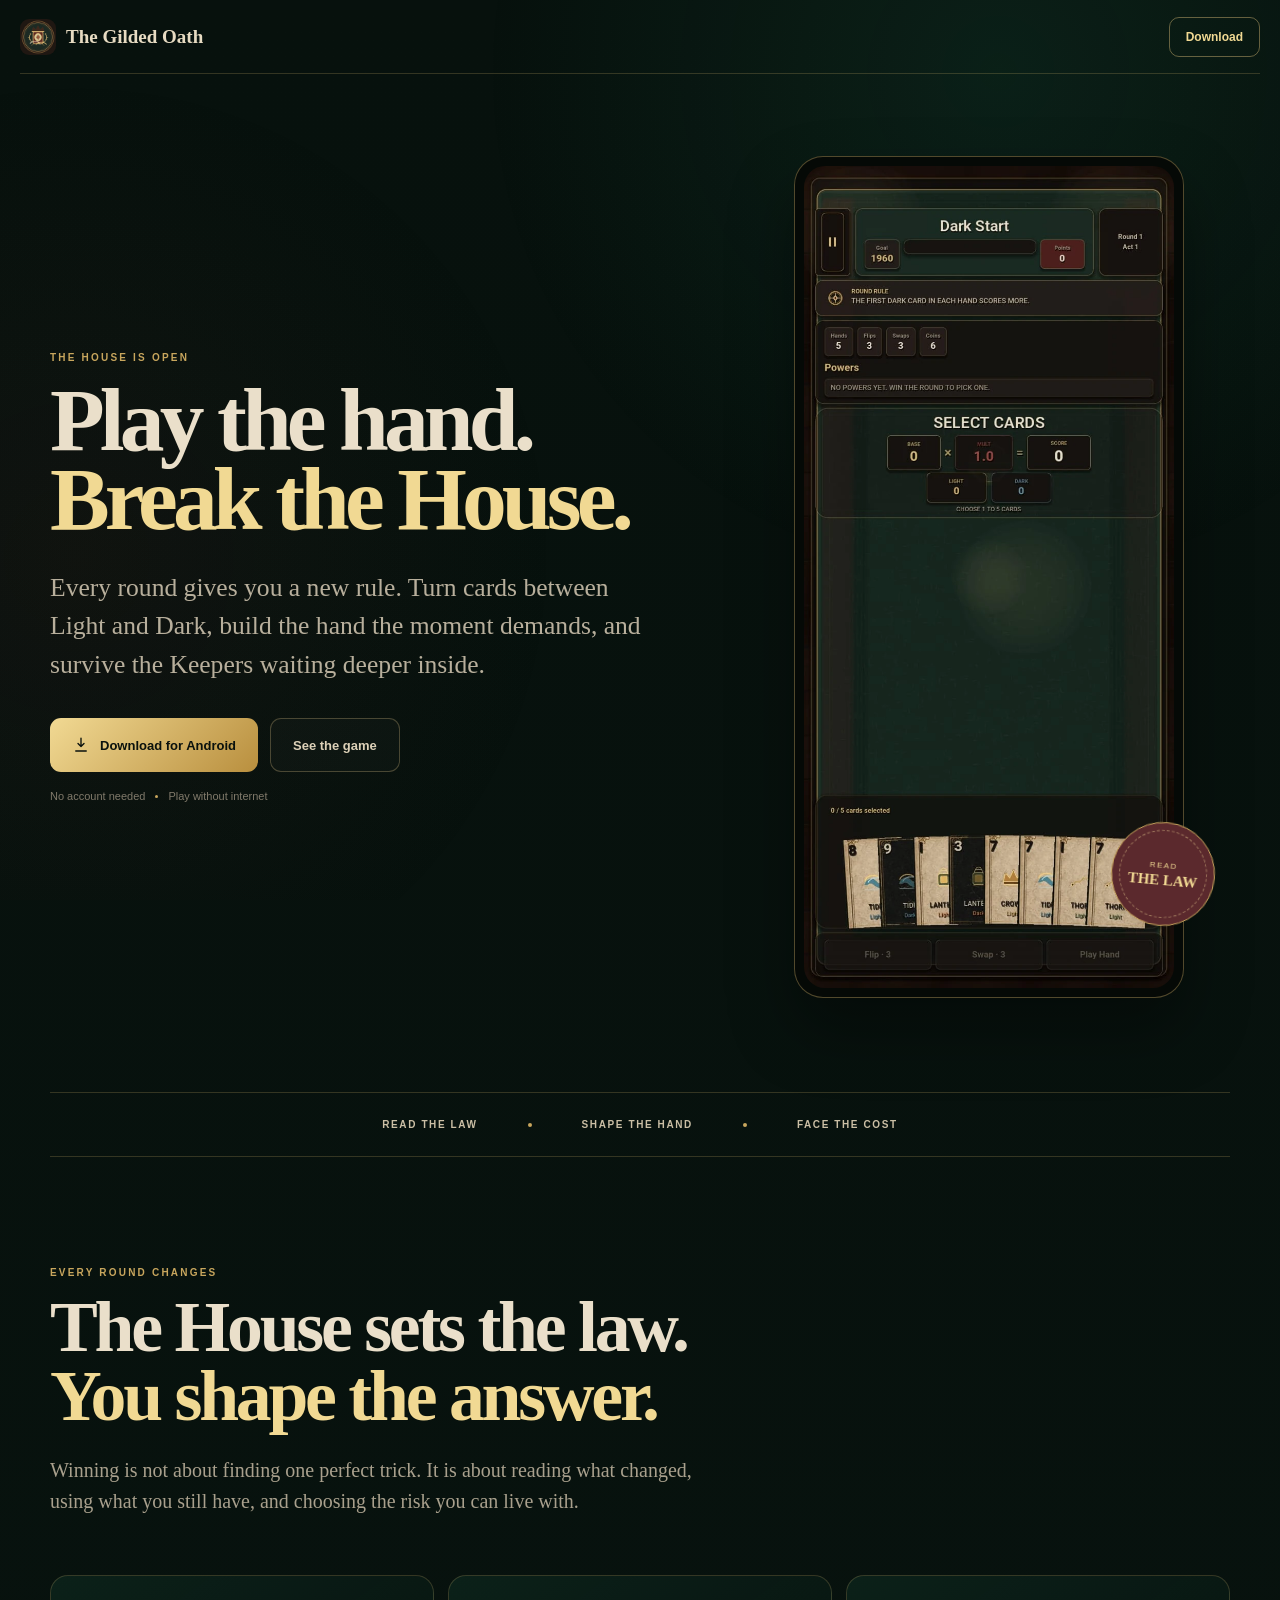
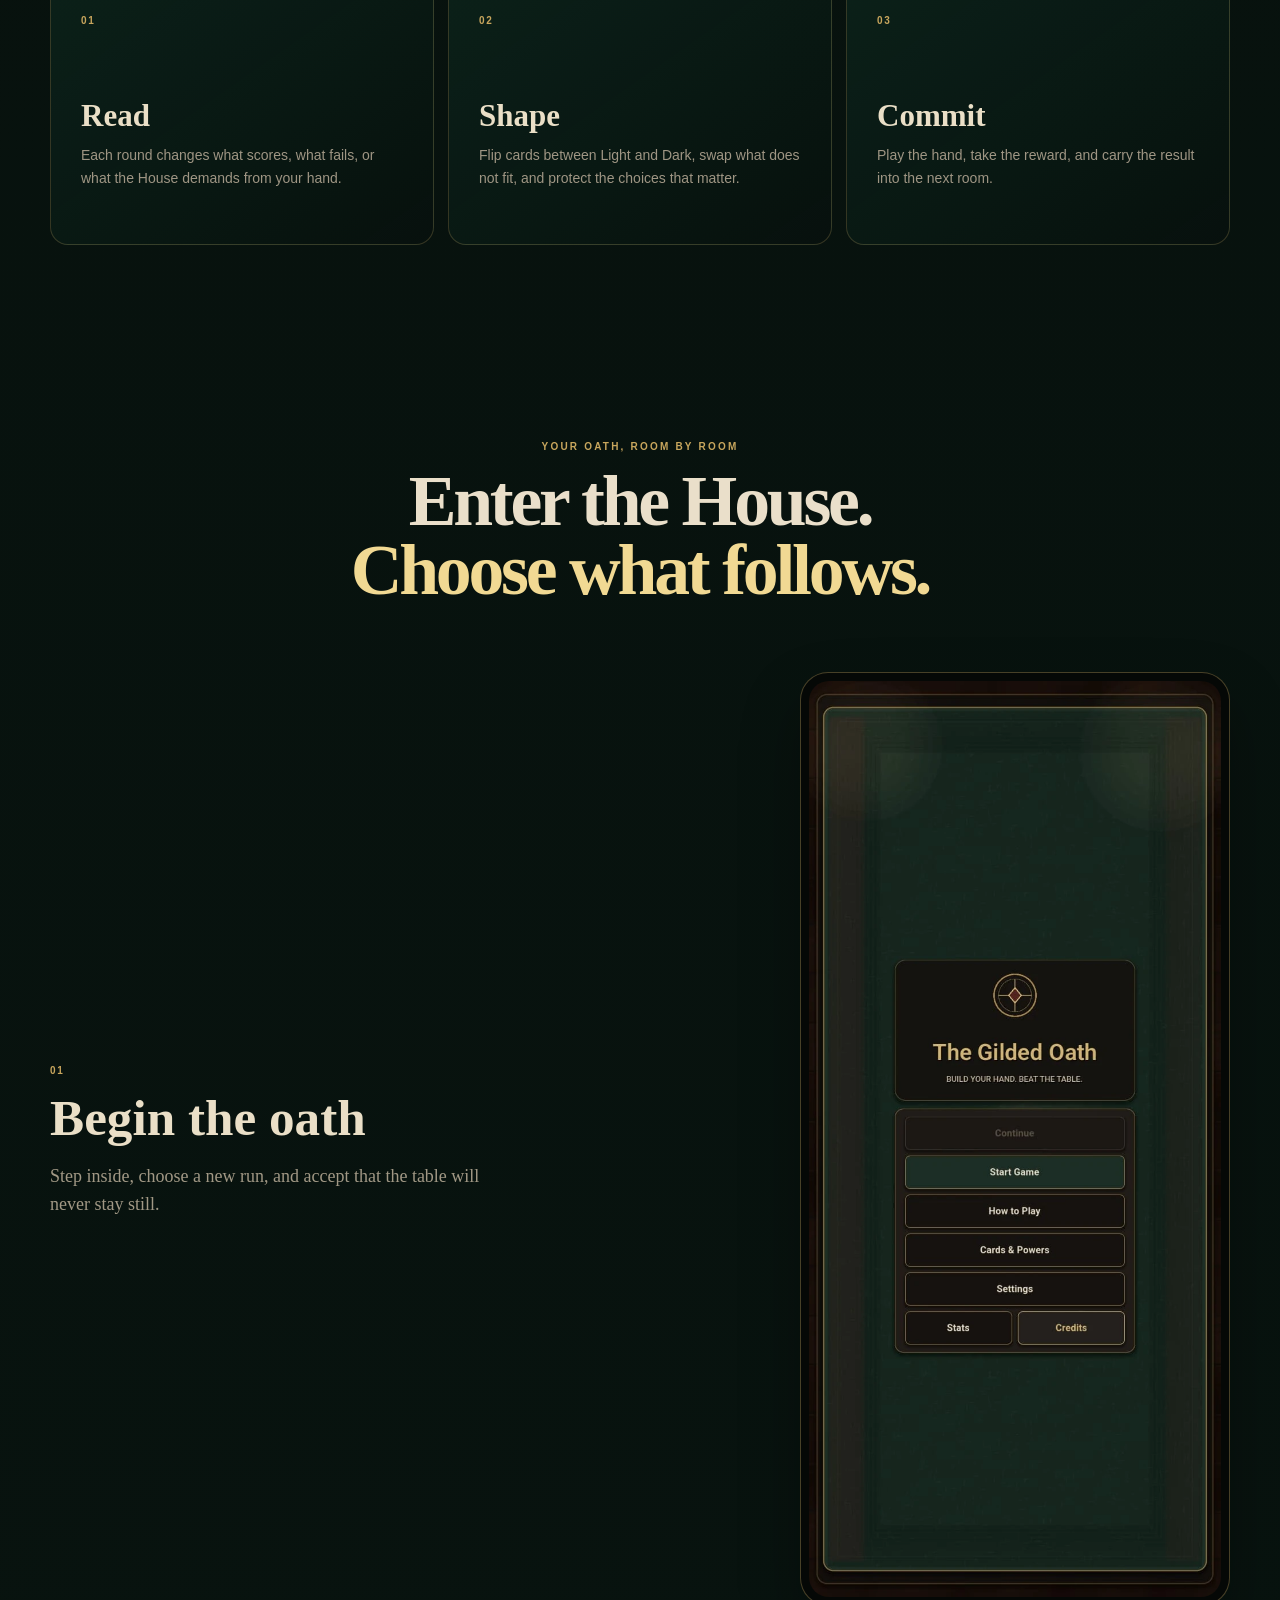
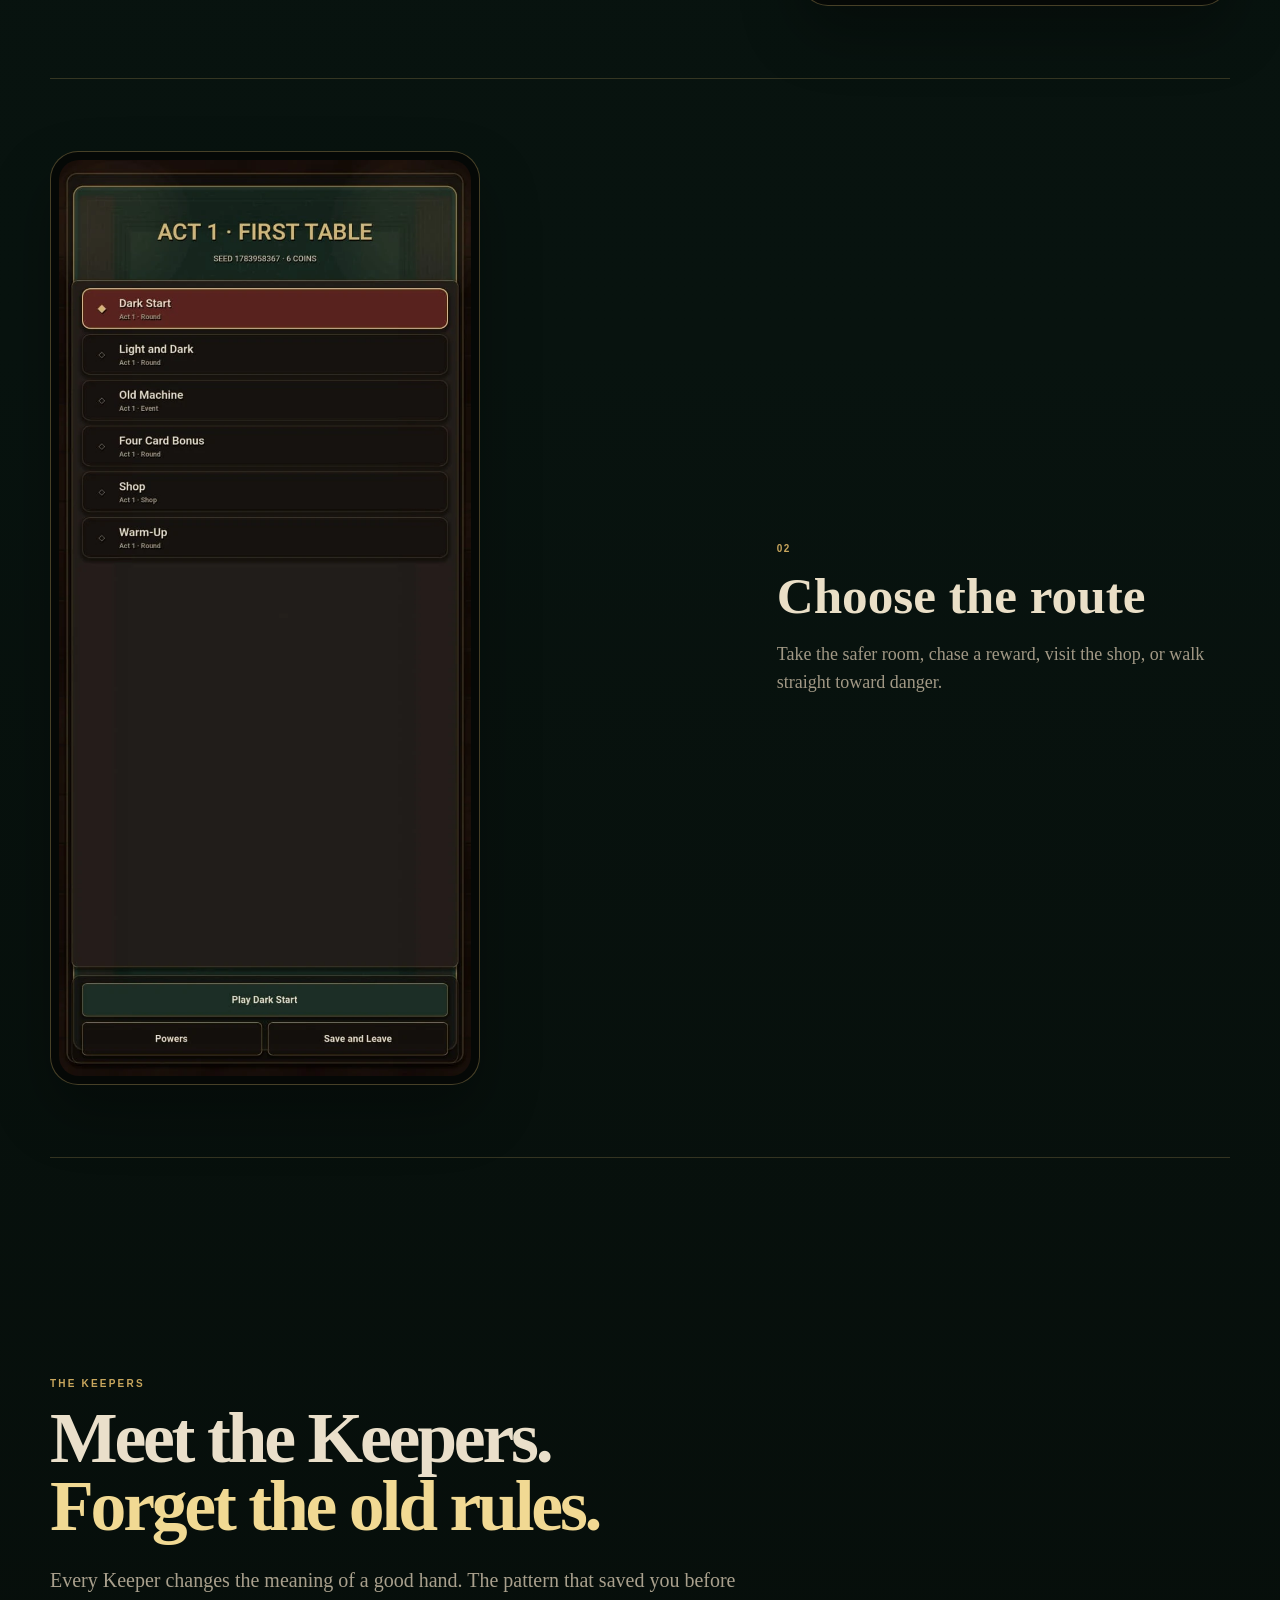
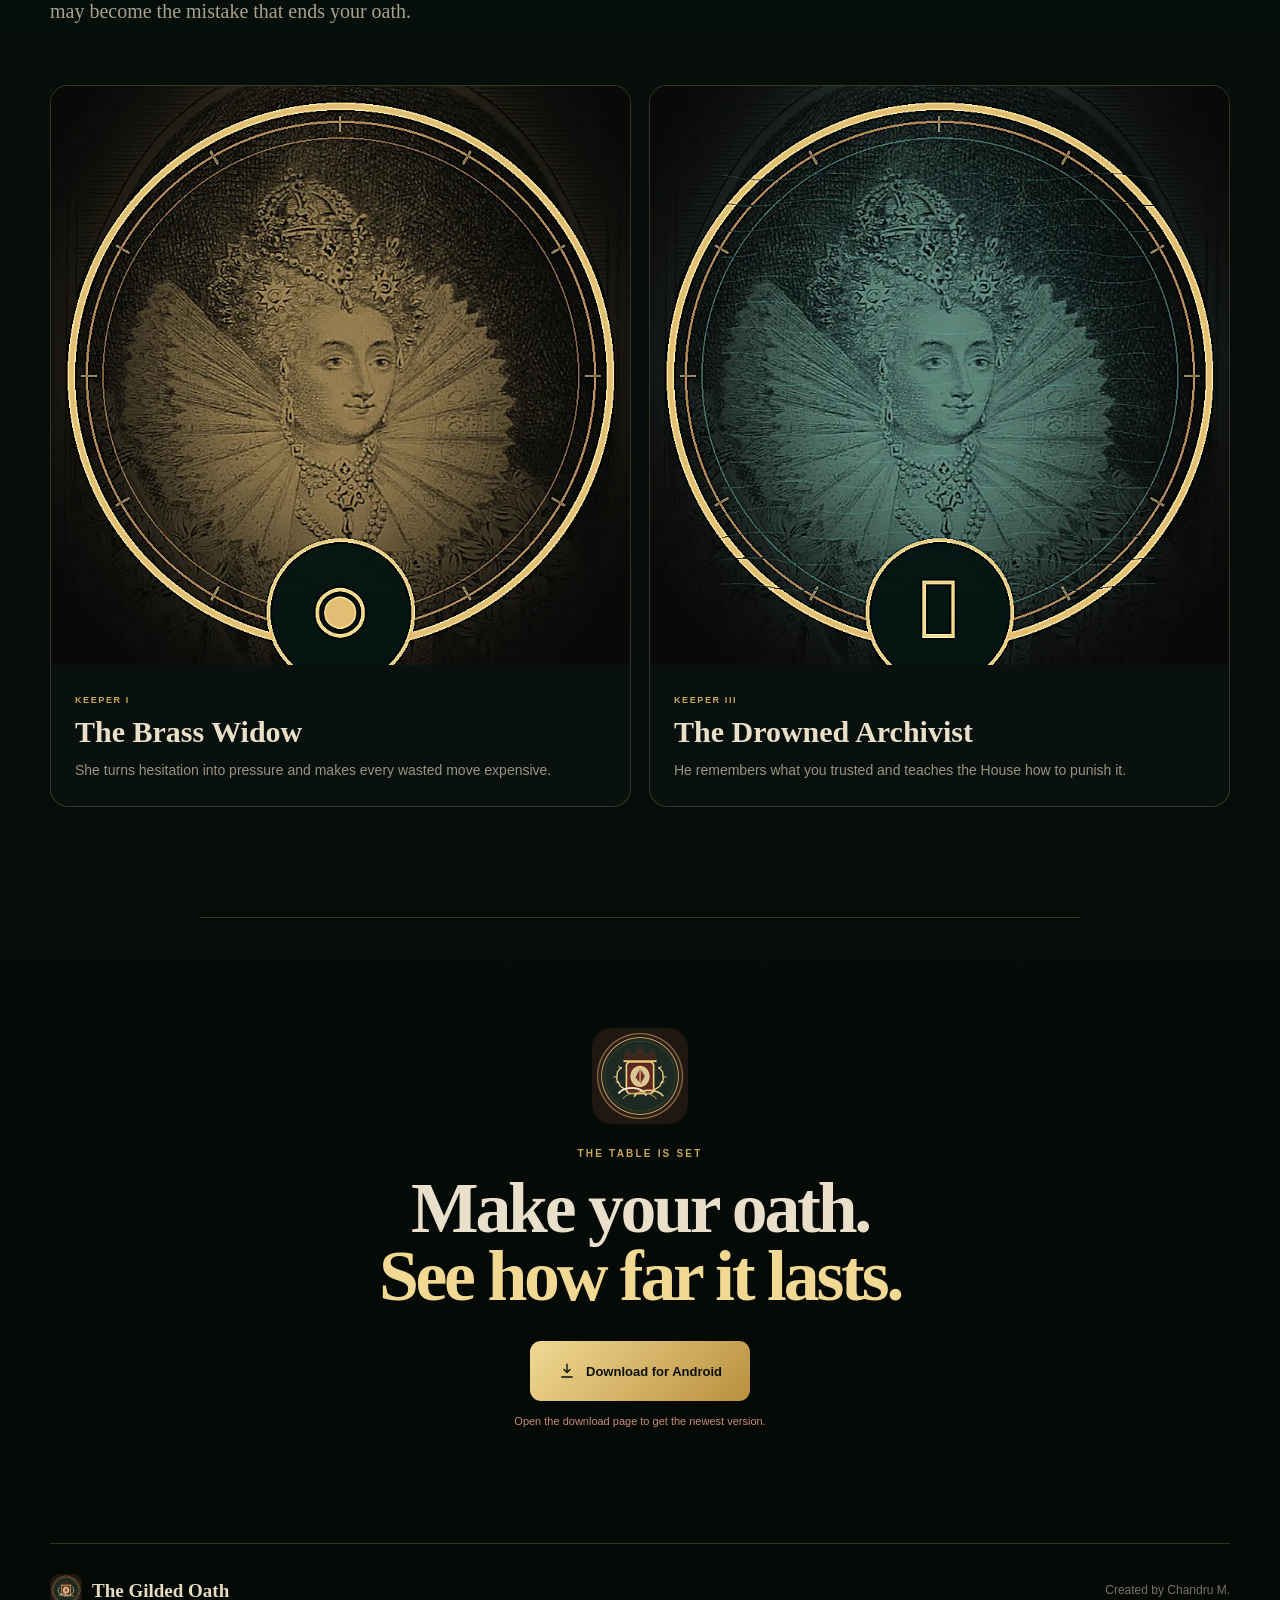
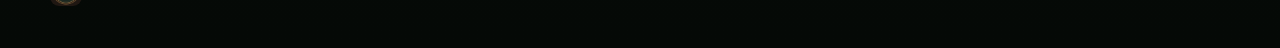
==== commit 757a0406: "Rebuild mobile campaign layout" ====
--- a/index.html
+++ b/index.html
@@ -4,201 +4,125 @@
   <meta charset="utf-8">
   <meta name="viewport" content="width=device-width, initial-scale=1, viewport-fit=cover">
   <meta name="theme-color" content="#07100d">
-  <meta name="description" content="Enter The Gilded Oath, a dark card game where every round changes the rules.">
+  <meta name="description" content="The Gilded Oath is a dark strategy card game where every round changes the rules.">
   <meta property="og:title" content="The Gilded Oath — Break the House">
-  <meta property="og:description" content="Build your hand. Bend Light and Dark. Survive the Keepers.">
+  <meta property="og:description" content="Read the law. Shape the hand. Break the House.">
   <meta property="og:image" content="assets/social-card.png">
   <meta property="og:type" content="website">
   <meta name="twitter:card" content="summary_large_image">
   <link rel="icon" href="assets/app-icon.png">
-  <link rel="manifest" href="site.webmanifest">
-  <link rel="preload" href="assets/menu-hero-480.webp" as="image" type="image/webp" media="(max-width: 720px)">
-  <link rel="preload" href="assets/menu-hero-900.webp" as="image" type="image/webp" media="(min-width: 721px)">
+  <link rel="preload" href="assets/screen-gameplay.webp" as="image" type="image/webp">
   <link rel="stylesheet" href="styles.css">
   <title>The Gilded Oath — Download for Android</title>
 </head>
 <body>
   <header class="site-header">
     <a class="brand" href="#top" aria-label="The Gilded Oath home">
-      <img src="assets/app-icon.png" alt="" width="38" height="38">
+      <img src="assets/app-icon.png" width="36" height="36" alt="">
       <span>The Gilded Oath</span>
     </a>
-    <nav aria-label="Main navigation">
-      <a href="#game">The Game</a>
-      <a href="#keepers">The Keepers</a>
-      <a class="header-download" data-download-link href="https://github.com/chandrumunisamy/the-gilded-oath/releases">
-        Download
-      </a>
-    </nav>
+    <a class="header-cta" data-download-link href="https://github.com/chandrumunisamy/the-gilded-oath/releases">Download</a>
   </header>
 
   <main id="top">
-    <section class="hero">
+    <section class="hero wrap">
       <div class="hero-copy">
-        <p class="eyebrow">THE HOUSE IS OPEN</p>
+        <p class="kicker">THE HOUSE IS OPEN</p>
         <h1>
-          <span>Make your oath.</span>
+          <span>Play the hand.</span>
           <span class="gold">Break the House.</span>
         </h1>
-        <p class="hero-lede">
-          A dark card game where every round rewrites the law. Turn cards between Light and Dark, build the hand you need, and face the Keepers before the House closes around you.
-        </p>
+        <p class="hero-lede">Every round gives you a new rule. Turn cards between Light and Dark, build the hand the moment demands, and survive the Keepers waiting deeper inside.</p>
         <div class="hero-actions">
-          <a class="button button-primary" data-download-link href="https://github.com/chandrumunisamy/the-gilded-oath/releases">
+          <a class="button primary" data-download-link href="https://github.com/chandrumunisamy/the-gilded-oath/releases">
             <svg viewBox="0 0 24 24" aria-hidden="true"><path d="M12 3v11m0 0 4-4m-4 4-4-4M5 20h14"/></svg>
             <span data-download-label>Download for Android</span>
           </a>
-          <a class="button button-secondary" href="#game">See how it plays</a>
+          <a class="button secondary" href="#gameplay">See the game</a>
         </div>
-        <p class="hero-note">No account required <span></span> Plays without internet</p>
+        <p class="hero-trust"><span>No account needed</span><i></i><span>Play without internet</span></p>
       </div>
 
-      <div class="hero-visual" aria-label="The Gilded Oath key art">
-        <div class="hero-frame">
-          <picture>
-            <source media="(max-width: 720px)" srcset="assets/menu-hero-480.webp">
-            <img src="assets/menu-hero-900.webp" width="900" height="900" alt="Dark engraved artwork from The Gilded Oath" fetchpriority="high" decoding="async">
-          </picture>
+      <div class="hero-game" aria-label="The Gilded Oath gameplay screenshot">
+        <div class="phone-shell">
+          <img src="assets/screen-gameplay.webp" width="720" height="1600" alt="A round of The Gilded Oath" fetchpriority="high" decoding="async">
         </div>
-        <div class="oath-mark" aria-hidden="true">
-          <small>LIGHT</small>
-          <strong>OR</strong>
-          <small>DARK</small>
-        </div>
-        <p class="hero-quote">“The rules change.<br>Your choices remain.”</p>
+        <div class="hero-stamp" aria-hidden="true"><small>READ</small><strong>THE LAW</strong></div>
       </div>
     </section>
 
-    <section class="promise" aria-label="The Gilded Oath promise">
-      <p>One hand.</p>
-      <span></span>
-      <p>One law.</p>
-      <span></span>
-      <p>No safe choice.</p>
+    <section class="oath-line wrap" aria-label="The heart of the game">
+      <span>READ THE LAW</span><i></i><span>SHAPE THE HAND</span><i></i><span>FACE THE COST</span>
     </section>
 
-    <section class="game-section" id="game">
+    <section class="rules wrap" id="gameplay">
       <div class="section-heading">
-        <p class="eyebrow">HOUSE RULE 01</p>
-        <h2>
-          <span>The table</span>
-          <span class="gold">never plays fair.</span>
-        </h2>
-        <p>Every round gives you a new law to obey—or a new weakness to exploit. Read it. Shape your hand. Commit before your chances run out.</p>
+        <p class="kicker">EVERY ROUND CHANGES</p>
+        <h2><span>The House sets the law.</span><span class="gold">You shape the answer.</span></h2>
+        <p>Winning is not about finding one perfect trick. It is about reading what changed, using what you still have, and choosing the risk you can live with.</p>
       </div>
 
-      <div class="gameplay-feature">
-        <figure class="phone-shot phone-shot-main">
-          <img src="assets/screen-gameplay-720.webp" width="720" height="1600" alt="A hand being prepared in The Gilded Oath" loading="lazy" decoding="async">
-        </figure>
-        <div class="gameplay-steps">
-          <article>
-            <span>01</span>
-            <div>
-              <h3>Read the law</h3>
-              <p>The House tells you what it wants. The smartest move is rarely the obvious one.</p>
-            </div>
-          </article>
-          <article>
-            <span>02</span>
-            <div>
-              <h3>Shape the hand</h3>
-              <p>Turn cards between Light and Dark. Spend your few chances to flip, swap, and recover.</p>
-            </div>
-          </article>
-          <article>
-            <span>03</span>
-            <div>
-              <h3>Live with the oath</h3>
-              <p>Play the hand. Take the reward. Carry the consequence into the next room.</p>
-            </div>
-          </article>
-        </div>
+      <div class="rule-grid">
+        <article><span>01</span><h3>Read</h3><p>Each round changes what scores, what fails, or what the House demands from your hand.</p></article>
+        <article><span>02</span><h3>Shape</h3><p>Flip cards between Light and Dark, swap what does not fit, and protect the choices that matter.</p></article>
+        <article><span>03</span><h3>Commit</h3><p>Play the hand, take the reward, and carry the result into the next room.</p></article>
       </div>
     </section>
 
-    <section class="journey-section">
-      <div class="section-heading compact">
-        <p class="eyebrow">EVERY RUN TELLS A STORY</p>
-        <h2>
-          <span>Enter.</span>
-          <span class="gold">Choose. Endure.</span>
-        </h2>
+    <section class="journey wrap">
+      <div class="section-heading centered">
+        <p class="kicker">YOUR OATH, ROOM BY ROOM</p>
+        <h2><span>Enter the House.</span><span class="gold">Choose what follows.</span></h2>
       </div>
 
-      <div class="journey-grid">
-        <figure class="journey-card">
-          <div class="phone-shot">
-            <img src="assets/screen-menu-480.webp" width="480" height="1067" alt="The entrance to The Gilded Oath" loading="lazy" decoding="async">
-          </div>
-          <figcaption><span>01</span><strong>Enter the House</strong><p>Begin a new oath and step into a route that will not wait for you.</p></figcaption>
-        </figure>
-        <figure class="journey-card journey-card-raised">
-          <div class="phone-shot">
-            <img src="assets/screen-gameplay-480.webp" width="480" height="1067" alt="A card battle in The Gilded Oath" loading="lazy" decoding="async">
-          </div>
-          <figcaption><span>02</span><strong>Commit the Hand</strong><p>Build around the law, then decide how much risk the moment deserves.</p></figcaption>
-        </figure>
-        <figure class="journey-card">
-          <div class="phone-shot">
-            <img src="assets/screen-map-480.webp" width="480" height="1067" alt="A route through The Gilded Oath" loading="lazy" decoding="async">
-          </div>
-          <figcaption><span>03</span><strong>Choose the Path</strong><p>Chase power, seek safety, or walk straight toward the Keeper waiting ahead.</p></figcaption>
-        </figure>
+      <div class="story-list">
+        <article class="story-card">
+          <div class="story-copy"><span>01</span><h3>Begin the oath</h3><p>Step inside, choose a new run, and accept that the table will never stay still.</p></div>
+          <figure class="screen-frame"><img src="assets/screen-menu.webp" width="720" height="1600" alt="The Gilded Oath main menu" decoding="async"></figure>
+        </article>
+
+        <article class="story-card story-reverse">
+          <div class="story-copy"><span>02</span><h3>Choose the route</h3><p>Take the safer room, chase a reward, visit the shop, or walk straight toward danger.</p></div>
+          <figure class="screen-frame"><img src="assets/screen-map.webp" width="720" height="1600" alt="A route through the House" decoding="async"></figure>
+        </article>
+
+
       </div>
     </section>
 
-    <section class="keepers-section" id="keepers">
-      <div class="keepers-intro">
-        <p class="eyebrow">THE KEEPERS</p>
-        <h2>
-          <span>The House</span>
-          <span class="gold">has faces.</span>
-        </h2>
-        <p>Each Keeper changes what a good hand means. The pattern that saved you before may become the mistake that ends your oath.</p>
+    <section class="keepers wrap">
+      <div class="section-heading">
+        <p class="kicker">THE KEEPERS</p>
+        <h2><span>Meet the Keepers.</span><span class="gold">Forget the old rules.</span></h2>
+        <p>Every Keeper changes the meaning of a good hand. The pattern that saved you before may become the mistake that ends your oath.</p>
       </div>
 
       <div class="keeper-grid">
         <article class="keeper-card">
-          <img src="assets/keeper-brass-widow-768.webp" width="768" height="768" alt="The Brass Widow" loading="lazy" decoding="async">
-          <div class="keeper-copy">
-            <span>KEEPER I</span>
-            <h3>The Brass Widow</h3>
-            <p>She turns patience into pressure and makes every wasted move feel expensive.</p>
-          </div>
+          <img src="assets/keeper-brass-widow.webp" width="768" height="768" alt="The Brass Widow" decoding="async">
+          <div><span>KEEPER I</span><h3>The Brass Widow</h3><p>She turns hesitation into pressure and makes every wasted move expensive.</p></div>
         </article>
         <article class="keeper-card">
-          <img src="assets/keeper-drowned-archivist-768.webp" width="768" height="768" alt="The Drowned Archivist" loading="lazy" decoding="async">
-          <div class="keeper-copy">
-            <span>KEEPER III</span>
-            <h3>The Drowned Archivist</h3>
-            <p>He remembers the hands you trusted—and teaches the House how to punish them.</p>
-          </div>
+          <img src="assets/keeper-drowned-archivist.webp" width="768" height="768" alt="The Drowned Archivist" decoding="async">
+          <div><span>KEEPER III</span><h3>The Drowned Archivist</h3><p>He remembers what you trusted and teaches the House how to punish it.</p></div>
         </article>
       </div>
     </section>
 
-    <section class="download-section" id="download">
-      <img src="assets/app-icon.png" width="112" height="112" alt="The Gilded Oath icon" loading="lazy" decoding="async">
-      <p class="eyebrow">YOUR SEAT IS WAITING</p>
-      <h2>
-        <span>Begin</span>
-        <span class="gold">a new oath.</span>
-      </h2>
-      <p class="download-copy">Download the game, open the file, and follow the installation message shown by your phone.</p>
-      <a class="button button-primary button-large" data-download-link href="https://github.com/chandrumunisamy/the-gilded-oath/releases">
+    <section class="final-cta wrap">
+      <img src="assets/app-icon.png" width="96" height="96" alt="The Gilded Oath icon" decoding="async">
+      <p class="kicker">THE TABLE IS SET</p>
+      <h2><span>Make your oath.</span><span class="gold">See how far it lasts.</span></h2>
+      <a class="button primary final-button" data-download-link href="https://github.com/chandrumunisamy/the-gilded-oath/releases">
         <svg viewBox="0 0 24 24" aria-hidden="true"><path d="M12 3v11m0 0 4-4m-4 4-4-4M5 20h14"/></svg>
         <span data-download-label>Download for Android</span>
       </a>
-      <p class="download-status" id="download-status" aria-live="polite">Finding the newest version…</p>
+      <p id="download-status" class="download-status" aria-live="polite">Checking the newest version…</p>
     </section>
   </main>
 
-  <footer>
-    <a class="brand footer-brand" href="#top">
-      <img src="assets/app-icon.png" alt="" width="34" height="34">
-      <span>The Gilded Oath</span>
-    </a>
+  <footer class="wrap">
+    <a class="brand" href="#top"><img src="assets/app-icon.png" width="32" height="32" alt=""><span>The Gilded Oath</span></a>
     <p>Created by Chandru M.</p>
   </footer>
 
--- a/styles.css
+++ b/styles.css
@@ -1,383 +1,43 @@
 :root {
-  --ink: #060c09;
-  --deep: #0a1712;
-  --felt: #10392d;
-  --paper: #e8dcc0;
-  --muted: #a69d88;
-  --gold: #c7a45a;
-  --gold-bright: #f0d58e;
-  --wine: #642d30;
-  --line: rgba(211, 180, 109, .22);
-  --serif: "Iowan Old Style", Baskerville, "Palatino Linotype", "Book Antiqua", Georgia, serif;
-  --sans: -apple-system, BlinkMacSystemFont, "Segoe UI", Roboto, Helvetica, Arial, sans-serif;
-  --shell: min(1180px, calc(100% - 48px));
+  --ink:#060b08;
+  --deep:#0a1712;
+  --felt:#103c2f;
+  --paper:#eadfca;
+  --muted:#a69d89;
+  --gold:#c8a65d;
+  --gold-light:#f1d993;
+  --wine:#642d30;
+  --line:rgba(215,183,108,.22);
+  --serif:"Iowan Old Style",Baskerville,"Palatino Linotype","Book Antiqua",Georgia,serif;
+  --sans:-apple-system,BlinkMacSystemFont,"Segoe UI",Roboto,Helvetica,Arial,sans-serif;
+  --wrap:min(1180px,calc(100% - 48px));
 }
-
-* { box-sizing: border-box; }
-html { scroll-behavior: smooth; }
-body {
-  margin: 0;
-  min-width: 320px;
-  overflow-x: hidden;
-  color: var(--paper);
-  background:
-    radial-gradient(circle at 82% 7%, rgba(25, 88, 66, .22), transparent 34rem),
-    linear-gradient(180deg, #07110d 0%, #09130f 54%, #050907 100%);
-  font-family: var(--sans);
-  -webkit-font-smoothing: antialiased;
-}
-img { display: block; max-width: 100%; }
-a { color: inherit; }
-
-.site-header {
-  width: var(--shell);
-  height: 76px;
-  margin: 0 auto;
-  display: flex;
-  align-items: center;
-  justify-content: space-between;
-  gap: 24px;
-  border-bottom: 1px solid var(--line);
-}
-.brand {
-  min-width: 0;
-  display: inline-flex;
-  align-items: center;
-  gap: 11px;
-  color: var(--paper);
-  text-decoration: none;
-  font: 700 20px/1 var(--serif);
-  letter-spacing: .01em;
-}
-.brand img { flex: 0 0 auto; border-radius: 10px; }
-nav { display: flex; align-items: center; gap: 28px; }
-nav a { color: #b7ae99; text-decoration: none; font-size: 12px; letter-spacing: .06em; }
-nav a:hover { color: var(--gold-bright); }
-.header-download {
-  min-height: 40px;
-  padding: 0 16px;
-  display: inline-flex;
-  align-items: center;
-  border: 1px solid rgba(231, 201, 132, .45);
-  border-radius: 999px;
-  color: var(--gold-bright);
-}
-
-.hero {
-  width: var(--shell);
-  min-height: 770px;
-  margin: 0 auto;
-  padding: 72px 0 84px;
-  display: grid;
-  grid-template-columns: minmax(0, .93fr) minmax(420px, 1.07fr);
-  align-items: center;
-  gap: clamp(36px, 6vw, 92px);
-}
-.hero-copy { position: relative; z-index: 2; }
-.eyebrow {
-  margin: 0;
-  color: var(--gold);
-  font-size: 10px;
-  font-weight: 700;
-  letter-spacing: .24em;
-}
-h1, h2, h3 { margin: 0; font-family: var(--serif); }
-h1 {
-  margin-top: 20px;
-  font-size: clamp(62px, 6.5vw, 96px);
-  line-height: .91;
-  letter-spacing: -.05em;
-  font-weight: 600;
-}
-h1 > span,
-h2 > span { display: block; white-space: nowrap; }
-.gold { color: var(--gold-bright); font-style: italic; font-weight: 500; }
-.hero-lede {
-  max-width: 600px;
-  margin: 29px 0 32px;
-  color: #bcb39f;
-  font: 500 clamp(20px, 1.8vw, 25px)/1.48 var(--serif);
-}
-.hero-actions { display: flex; flex-wrap: wrap; gap: 12px; }
-.button {
-  min-height: 54px;
-  padding: 0 22px;
-  display: inline-flex;
-  align-items: center;
-  justify-content: center;
-  gap: 10px;
-  border-radius: 999px;
-  text-decoration: none;
-  font-size: 13px;
-  font-weight: 700;
-  letter-spacing: .01em;
-  transition: transform .16s ease, background .16s ease, border-color .16s ease;
-}
-.button:hover { transform: translateY(-2px); }
-.button:active { transform: translateY(0); }
-.button svg { width: 18px; fill: none; stroke: currentColor; stroke-width: 1.8; stroke-linecap: round; stroke-linejoin: round; }
-.button-primary { color: #0a110e; background: linear-gradient(135deg, #f0d894, #b98e3e); }
-.button-primary:hover { background: linear-gradient(135deg, #f8e2aa, #c79c4b); }
-.button-secondary { color: #ddd2b9; border: 1px solid rgba(229, 203, 147, .28); background: rgba(255,255,255,.02); }
-.hero-note { margin: 18px 0 0; display: flex; flex-wrap: wrap; align-items: center; gap: 10px; color: #837c6d; font-size: 11px; letter-spacing: .04em; }
-.hero-note span { width: 3px; height: 3px; border-radius: 50%; background: var(--gold); }
-
-.hero-visual { position: relative; min-width: 0; }
-.hero-frame {
-  position: relative;
-  border: 1px solid rgba(222, 188, 110, .30);
-  padding: 12px;
-  background: linear-gradient(145deg, rgba(18, 57, 44, .42), rgba(8, 16, 13, .86));
-}
-.hero-frame::before,
-.hero-frame::after {
-  content: "";
-  position: absolute;
-  pointer-events: none;
-}
-.hero-frame::before { inset: 7px; border: 1px solid rgba(225, 195, 124, .12); }
-.hero-frame::after { inset: -13px 18px; border-block: 1px solid rgba(225, 195, 124, .14); }
-.hero-frame picture,
-.hero-frame img { width: 100%; aspect-ratio: 1; }
-.hero-frame img { object-fit: contain; background: #08110d; }
-.oath-mark {
-  position: absolute;
-  right: -24px;
-  bottom: 54px;
-  width: 116px;
-  aspect-ratio: 1;
-  display: grid;
-  place-content: center;
-  gap: 3px;
-  text-align: center;
-  border-radius: 50%;
-  border: 1px solid var(--gold);
-  color: var(--gold-bright);
-  background: #58282b;
-  transform: rotate(5deg);
-}
-.oath-mark::before { content: ""; position: absolute; inset: 7px; border: 1px dashed rgba(240,213,142,.54); border-radius: inherit; }
-.oath-mark small { font-size: 8px; letter-spacing: .22em; }
-.oath-mark strong { font: 700 18px/1 var(--serif); }
-.hero-quote {
-  position: absolute;
-  left: -34px;
-  bottom: -34px;
-  margin: 0;
-  padding: 16px 19px;
-  border-left: 2px solid var(--gold);
-  color: #d8c9aa;
-  background: #09120f;
-  font: italic 18px/1.35 var(--serif);
-}
-
-.promise {
-  width: var(--shell);
-  margin: 0 auto;
-  padding: 25px 0;
-  display: flex;
-  align-items: center;
-  justify-content: center;
-  gap: clamp(18px, 4vw, 54px);
-  border-block: 1px solid var(--line);
-}
-.promise p { margin: 0; color: #c9bea4; font: 600 clamp(18px, 2vw, 26px)/1 var(--serif); }
-.promise span { width: 4px; height: 4px; border-radius: 50%; background: var(--gold); }
-
-.game-section,
-.journey-section,
-.keepers-section,
-.download-section { width: var(--shell); margin: 0 auto; padding: 116px 0; }
-.section-heading { max-width: 760px; }
-.section-heading h2,
-.keepers-intro h2,
-.download-section h2 {
-  margin-top: 15px;
-  font-size: clamp(48px, 5.5vw, 78px);
-  line-height: .94;
-  letter-spacing: -.045em;
-  font-weight: 600;
-}
-.section-heading > p:last-child,
-.keepers-intro > p:last-child {
-  max-width: 650px;
-  margin: 25px 0 0;
-  color: #aaa18d;
-  font: 500 20px/1.55 var(--serif);
-}
-.section-heading.compact { max-width: none; text-align: center; }
-
-.gameplay-feature {
-  margin-top: 68px;
-  display: grid;
-  grid-template-columns: minmax(280px, 420px) minmax(0, 1fr);
-  align-items: center;
-  gap: clamp(48px, 8vw, 112px);
-}
-.phone-shot {
-  margin: 0;
-  overflow: hidden;
-  border: 1px solid rgba(221, 188, 111, .28);
-  border-radius: 26px;
-  background: #050806;
-}
-.phone-shot img { width: 100%; aspect-ratio: 9 / 20; object-fit: cover; }
-.phone-shot-main { width: min(100%, 410px); }
-.gameplay-steps { border-top: 1px solid var(--line); }
-.gameplay-steps article {
-  padding: 28px 0;
-  display: grid;
-  grid-template-columns: 44px 1fr;
-  gap: 18px;
-  border-bottom: 1px solid var(--line);
-}
-.gameplay-steps article > span { padding-top: 5px; color: var(--gold); font: 600 12px/1 var(--sans); letter-spacing: .14em; }
-.gameplay-steps h3 { color: #e5d8bb; font-size: 29px; }
-.gameplay-steps p { max-width: 550px; margin: 8px 0 0; color: #9f9683; line-height: 1.65; }
-
-.journey-section { padding-top: 82px; }
-.journey-grid {
-  margin-top: 66px;
-  display: grid;
-  grid-template-columns: repeat(3, minmax(0, 1fr));
-  gap: 24px;
-  align-items: start;
-}
-.journey-card { margin: 0; }
-.journey-card-raised { margin-top: 46px; }
-.journey-card .phone-shot { border-radius: 22px; }
-.journey-card figcaption { padding: 20px 4px 0; }
-.journey-card figcaption > span { color: var(--gold); font-size: 10px; letter-spacing: .16em; }
-.journey-card figcaption strong { display: block; margin-top: 8px; color: #e4d7b9; font: 600 26px/1.1 var(--serif); }
-.journey-card figcaption p { margin: 10px 0 0; color: #928a79; line-height: 1.6; font-size: 14px; }
-
-.keepers-section {
-  display: grid;
-  grid-template-columns: minmax(260px, .72fr) minmax(0, 1.28fr);
-  gap: clamp(42px, 7vw, 90px);
-  align-items: center;
-}
-.keepers-intro { position: sticky; top: 24px; align-self: start; }
-.keeper-grid { display: grid; grid-template-columns: 1fr 1fr; gap: 18px; }
-.keeper-card { overflow: hidden; border: 1px solid var(--line); background: #09120f; }
-.keeper-card img { width: 100%; aspect-ratio: 1; object-fit: cover; }
-.keeper-copy { padding: 22px; }
-.keeper-copy > span { color: var(--gold); font-size: 9px; letter-spacing: .18em; }
-.keeper-copy h3 { margin-top: 7px; color: #e8dbc0; font-size: 28px; }
-.keeper-copy p { margin: 10px 0 0; color: #958d7c; line-height: 1.58; font-size: 14px; }
-
-.download-section {
-  width: min(900px, calc(100% - 48px));
-  text-align: center;
-  border-top: 1px solid var(--line);
-}
-.download-section > img { margin: 0 auto 24px; border-radius: 24px; }
-.download-section h2 { margin-top: 15px; }
-.download-copy { max-width: 580px; margin: 25px auto 28px; color: #a9a08d; font: 500 19px/1.55 var(--serif); }
-.button-large { min-height: 60px; padding-inline: 28px; }
-.download-status { min-height: 18px; margin: 15px 0 0; color: #7f786a; font-size: 11px; }
-.download-status.ready { color: #b7a979; }
-.download-status.warning { color: #c48b72; }
-
-footer {
-  width: var(--shell);
-  margin: 0 auto;
-  padding: 30px 0 42px;
-  display: flex;
-  align-items: center;
-  justify-content: space-between;
-  gap: 20px;
-  border-top: 1px solid var(--line);
-}
-footer p { margin: 0; color: #777064; font-size: 12px; }
-.footer-brand { font-size: 17px; }
-
-@media (min-width: 901px) and (prefers-reduced-motion: no-preference) {
-  .hero-copy { animation: hero-in .65s ease both; }
-  .hero-visual { animation: art-in .8s .08s ease both; }
-  @keyframes hero-in { from { opacity: 0; transform: translateY(16px); } to { opacity: 1; transform: none; } }
-  @keyframes art-in { from { opacity: 0; transform: translateY(18px) scale(.985); } to { opacity: 1; transform: none; } }
-}
-
-@media (max-width: 900px) {
-  :root { --shell: min(100% - 32px, 680px); }
-  .site-header { height: 68px; }
-  nav > a:not(.header-download) { display: none; }
-  .header-download { min-height: 38px; padding-inline: 14px; }
-  .hero {
-    min-height: 0;
-    padding: 54px 0 80px;
-    grid-template-columns: 1fr;
-    gap: 54px;
-  }
-  .hero-copy { text-align: center; }
-  .hero-lede { margin-inline: auto; }
-  .hero-actions { justify-content: center; }
-  .hero-note { justify-content: center; }
-  .hero-visual { width: min(100%, 560px); margin-inline: auto; }
-  .oath-mark { right: -5px; bottom: 30px; }
-  .hero-quote { left: 12px; bottom: -36px; text-align: left; }
-  .game-section,
-  .journey-section,
-  .keepers-section,
-  .download-section { padding-block: 88px; }
-  .gameplay-feature { grid-template-columns: 1fr; gap: 50px; }
-  .phone-shot-main { margin-inline: auto; }
-  .keepers-section { grid-template-columns: 1fr; }
-  .keepers-intro { position: static; }
-}
-
-@media (max-width: 680px) {
-  :root { --shell: calc(100% - 28px); }
-  .brand { font-size: 17px; gap: 9px; }
-  .brand img { width: 34px; height: 34px; }
-  .header-download { font-size: 11px; }
-  .hero { padding-top: 44px; }
-  .eyebrow { font-size: 9px; letter-spacing: .20em; }
-  h1 { font-size: clamp(36px, 12vw, 58px); line-height: .94; letter-spacing: -.045em; }
-  .hero-lede { font-size: 19px; line-height: 1.48; }
-  .hero-actions { flex-direction: column; }
-  .button { width: 100%; }
-  .hero-note { font-size: 10px; }
-  .hero-frame { padding: 8px; }
-  .oath-mark { width: 94px; right: -2px; bottom: 22px; }
-  .hero-quote { left: 8px; bottom: -31px; padding: 12px 14px; font-size: 15px; }
-  .promise { padding: 20px 0; gap: 10px; }
-  .promise p { font-size: clamp(14px, 4.4vw, 18px); text-align: center; }
-  .game-section,
-  .journey-section,
-  .keepers-section,
-  .download-section { padding-block: 74px; }
-  .section-heading,
-  .keepers-intro { text-align: left; }
-  .section-heading h2,
-  .keepers-intro h2,
-  .download-section h2 { font-size: clamp(36px, 11vw, 56px); line-height: .96; }
-  .section-heading > p:last-child,
-  .keepers-intro > p:last-child { font-size: 18px; }
-  .gameplay-feature { margin-top: 44px; }
-  .phone-shot-main { width: min(100%, 360px); }
-  .gameplay-steps article { padding: 23px 0; grid-template-columns: 34px 1fr; gap: 12px; }
-  .gameplay-steps h3 { font-size: 25px; }
-  .gameplay-steps p { font-size: 14px; }
-  .journey-grid { margin-top: 44px; grid-template-columns: 1fr; gap: 48px; }
-  .journey-card,
-  .journey-card-raised { width: min(100%, 360px); margin: 0 auto; }
-  .journey-card figcaption strong { font-size: 25px; }
-  .keeper-grid { grid-template-columns: 1fr; gap: 24px; }
-  .keeper-card { width: min(100%, 420px); margin-inline: auto; }
-  .download-section { width: calc(100% - 28px); }
-  footer { padding: 26px 0 34px; flex-direction: column; text-align: center; }
-}
-
-@media (max-width: 390px) {
-  .site-header { gap: 12px; }
-  .brand span { max-width: 130px; white-space: nowrap; overflow: hidden; text-overflow: ellipsis; }
-  h1 { font-size: clamp(36px, 12vw, 46px); }
-  .promise p { font-size: 14px; }
-}
-
-@media (prefers-reduced-motion: reduce) {
-  html { scroll-behavior: auto; }
-  *, *::before, *::after { animation: none !important; transition: none !important; }
-}
+*{box-sizing:border-box}
+html{scroll-behavior:smooth;scroll-padding-top:90px}
+body{margin:0;min-width:320px;color:var(--paper);background:linear-gradient(180deg,#07110d 0%,#08130f 55%,#050906 100%);font-family:var(--sans);overflow-x:hidden;-webkit-font-smoothing:antialiased}
+body:before{content:"";position:fixed;inset:0;z-index:-1;pointer-events:none;background:radial-gradient(circle at 78% 8%,rgba(31,111,80,.16),transparent 32rem),radial-gradient(circle at 6% 62%,rgba(110,43,43,.09),transparent 30rem)}
+img{display:block;max-width:100%;height:auto}
+a{color:inherit}.wrap{width:var(--wrap);margin-inline:auto}
+.site-header{width:min(1320px,calc(100% - 40px));height:74px;margin:0 auto;display:flex;align-items:center;justify-content:space-between;border-bottom:1px solid var(--line)}
+.brand{display:flex;align-items:center;gap:10px;color:#e7dbc2;text-decoration:none;font:700 19px/1 var(--serif)}
+.brand img{border-radius:9px}.header-cta{min-height:40px;padding:0 16px;display:inline-flex;align-items:center;border:1px solid rgba(231,199,126,.42);border-radius:10px;color:var(--gold-light);text-decoration:none;font-size:12px;font-weight:700}
+.hero{min-height:780px;padding:82px 0 94px;display:grid;grid-template-columns:minmax(0,.95fr) minmax(320px,.75fr);align-items:center;gap:clamp(44px,7vw,96px)}
+.hero-copy{max-width:650px}.kicker{margin:0;color:var(--gold);font-size:10px;font-weight:800;letter-spacing:.22em}.gold{color:var(--gold-light)}
+h1,h2,h3{margin:0;font-family:var(--serif);font-weight:600}
+h1{margin-top:18px;font-size:clamp(62px,7vw,104px);line-height:.88;letter-spacing:-.055em}
+h1 span,h2 span{display:block}.hero-lede{max-width:610px;margin:30px 0 0;color:#b8af9c;font:500 clamp(20px,2vw,26px)/1.5 var(--serif)}
+.hero-actions{margin-top:34px;display:flex;gap:12px;flex-wrap:wrap}.button{min-height:54px;padding:0 22px;display:inline-flex;align-items:center;justify-content:center;gap:10px;border-radius:11px;text-decoration:none;font-size:13px;font-weight:800;transition:transform .18s ease,background .18s ease,border-color .18s ease}.button:hover{transform:translateY(-2px)}.button:active{transform:none}.button svg{width:18px;fill:none;stroke:currentColor;stroke-width:1.8;stroke-linecap:round;stroke-linejoin:round}.primary{color:#0a110d;background:linear-gradient(135deg,#f1d993,#b98f3e)}.primary:hover{background:linear-gradient(135deg,#f8e5ad,#c89e4c)}.secondary{color:#ddd1b8;border:1px solid rgba(226,198,137,.28);background:rgba(255,255,255,.018)}
+.hero-trust{margin:18px 0 0;display:flex;align-items:center;gap:10px;color:#817a6b;font-size:11px}.hero-trust i{width:3px;height:3px;border-radius:50%;background:var(--gold)}
+.hero-game{position:relative;width:min(100%,390px);justify-self:center}.phone-shell{padding:9px;border:1px solid rgba(230,196,118,.34);border-radius:29px;background:#050906;box-shadow:0 32px 64px rgba(0,0,0,.36)}.phone-shell img{width:100%;height:auto;border-radius:21px}.hero-stamp{position:absolute;right:-31px;bottom:72px;width:104px;aspect-ratio:1;display:grid;place-content:center;text-align:center;border:1px solid var(--gold);border-radius:50%;background:#5b292d;color:var(--gold-light);transform:rotate(5deg)}.hero-stamp:before{content:"";position:absolute;inset:7px;border:1px dashed rgba(240,216,151,.48);border-radius:inherit}.hero-stamp small{font-size:8px;letter-spacing:.18em}.hero-stamp strong{margin-top:3px;font:700 15px/1 var(--serif)}
+.oath-line{padding:26px 0;display:flex;align-items:center;justify-content:center;gap:clamp(15px,4vw,50px);border-block:1px solid var(--line);color:#cbbfa5;font-size:10px;font-weight:800;letter-spacing:.16em}.oath-line i{width:4px;height:4px;border-radius:50%;background:var(--gold)}
+.rules,.journey,.keepers,.final-cta{padding:110px 0}.section-heading{max-width:800px}.section-heading h2,.final-cta h2{margin-top:15px;font-size:clamp(48px,5.6vw,78px);line-height:.96;letter-spacing:-.045em}.section-heading>p:last-child{max-width:690px;margin:24px 0 0;color:#a9a08d;font:500 20px/1.55 var(--serif)}.centered{text-align:center;margin-inline:auto}.centered>p:last-child{margin-inline:auto}
+.rule-grid{margin-top:58px;display:grid;grid-template-columns:repeat(3,1fr);gap:14px}.rule-grid article{min-height:270px;padding:34px 30px;border:1px solid var(--line);border-radius:18px;background:linear-gradient(145deg,rgba(17,57,44,.38),rgba(8,15,12,.28))}.rule-grid article>span{color:var(--gold);font-size:10px;font-weight:800;letter-spacing:.16em}.rule-grid h3{margin-top:70px;font-size:31px;color:#eadfc7}.rule-grid p{margin:10px 0 0;color:#9f9684;line-height:1.68;font-size:14px}
+.journey{padding-top:86px}.story-list{margin-top:68px;display:grid;gap:72px}.story-card{display:grid;grid-template-columns:minmax(220px,.7fr) minmax(300px,430px);align-items:center;justify-content:space-between;gap:clamp(44px,8vw,110px);padding-bottom:72px;border-bottom:1px solid var(--line)}.story-reverse{grid-template-columns:minmax(300px,430px) minmax(220px,.7fr)}.story-reverse .story-copy{order:2}.story-reverse .screen-frame{order:1}.story-copy>span{color:var(--gold);font-size:10px;font-weight:800;letter-spacing:.16em}.story-copy h3{margin-top:10px;font-size:clamp(35px,4vw,54px);color:#eadfc7}.story-copy p{max-width:520px;margin:16px 0 0;color:#a19885;font:500 18px/1.55 var(--serif)}.screen-frame{margin:0;padding:8px;border:1px solid rgba(226,193,116,.30);border-radius:28px;background:#050806;box-shadow:0 28px 60px rgba(0,0,0,.30)}.screen-frame img{width:100%;height:auto;border-radius:20px}
+.keepers .section-heading{max-width:790px}.keeper-grid{margin-top:58px;display:grid;grid-template-columns:1fr 1fr;gap:18px}.keeper-card{overflow:hidden;border:1px solid var(--line);border-radius:18px;background:#09110e}.keeper-card img{width:100%;height:auto;aspect-ratio:1/1;object-fit:contain;background:#050806}.keeper-card>div{padding:24px}.keeper-card span{color:var(--gold);font-size:9px;font-weight:800;letter-spacing:.18em}.keeper-card h3{margin-top:8px;font-size:30px;color:#eadfc7}.keeper-card p{margin:10px 0 0;color:#9b927f;line-height:1.6;font-size:14px}
+.final-cta{width:min(880px,calc(100% - 48px));text-align:center;border-top:1px solid var(--line)}.final-cta>img{width:96px;margin:0 auto 24px;border-radius:20px}.final-cta h2{margin-top:15px}.final-button{margin-top:30px;min-height:60px;padding-inline:28px}.download-status{min-height:18px;margin:14px 0 0;color:#81796a;font-size:11px}.download-status.ready{color:#b6aa80}.download-status.warning{color:#c98d76}
+footer{padding:30px 0 42px;display:flex;align-items:center;justify-content:space-between;border-top:1px solid var(--line)}footer p{margin:0;color:#787164;font-size:12px}
+@media (min-width:901px) and (prefers-reduced-motion:no-preference){.hero-copy{animation:fade-up .55s ease both}.hero-game{animation:fade-up .7s .06s ease both}@keyframes fade-up{from{opacity:0;transform:translateY(14px)}to{opacity:1;transform:none}}}
+@media (max-width:900px){:root{--wrap:min(680px,calc(100% - 32px))}.site-header{width:calc(100% - 28px);height:68px}.hero{min-height:0;padding:58px 0 82px;grid-template-columns:1fr;gap:54px}.hero-copy{text-align:center;margin-inline:auto}.hero-lede{margin-inline:auto}.hero-actions,.hero-trust{justify-content:center}.hero-game{width:min(100%,390px)}.hero-stamp{right:-4px;bottom:55px}.rules,.journey,.keepers,.final-cta{padding-block:86px}.rule-grid{grid-template-columns:1fr}.rule-grid article{min-height:0}.rule-grid h3{margin-top:26px}.story-card,.story-reverse{grid-template-columns:1fr;gap:30px;padding-bottom:58px}.story-reverse .story-copy,.story-reverse .screen-frame{order:initial}.story-copy{text-align:center}.screen-frame{width:min(100%,390px);margin-inline:auto}.keeper-grid{grid-template-columns:1fr}.keeper-card{width:min(100%,520px);margin-inline:auto}}
+@media (max-width:600px){:root{--wrap:calc(100% - 28px)}html{scroll-behavior:auto}.brand{font-size:16px}.brand img{width:32px;height:32px}.header-cta{min-height:38px;padding:0 13px;font-size:11px}.hero{padding-top:46px;gap:42px}.kicker{font-size:9px}h1{font-size:clamp(39px,11.4vw,52px);line-height:.94;letter-spacing:-.045em}h1 span{white-space:nowrap}.hero-lede{font-size:18px;line-height:1.5}.hero-actions{flex-direction:column}.button{width:100%}.hero-trust{font-size:10px;flex-wrap:wrap}.hero-game{width:min(100%,350px)}.phone-shell{padding:7px;border-radius:24px}.phone-shell img{border-radius:17px}.hero-stamp{display:none}.oath-line{padding:20px 0;gap:9px;justify-content:space-between}.oath-line span{max-width:29%;text-align:center;font-size:8px;line-height:1.35}.oath-line i{flex:0 0 auto}.rules,.journey,.keepers,.final-cta{padding-block:72px}.section-heading h2,.final-cta h2{font-size:clamp(38px,10.8vw,52px);line-height:.98}.section-heading h2 span,.final-cta h2 span{white-space:normal}.section-heading>p:last-child{font-size:18px}.rule-grid{margin-top:40px;gap:12px}.rule-grid article{padding:27px 24px;border-radius:15px}.rule-grid h3{font-size:28px}.story-list{margin-top:46px;gap:54px}.story-card{gap:24px;padding-bottom:50px}.story-copy h3{font-size:35px}.story-copy p{font-size:17px}.screen-frame{width:min(100%,360px);padding:6px;border-radius:23px;box-shadow:0 20px 42px rgba(0,0,0,.24)}.screen-frame img{border-radius:17px}.keeper-grid{margin-top:42px}.keeper-card{border-radius:15px}.keeper-card>div{padding:22px}.keeper-card h3{font-size:28px}.final-cta{width:calc(100% - 28px)}footer{padding:25px 0 34px;flex-direction:column;gap:15px;text-align:center}}
+@media (max-width:360px){h1{font-size:39px}.oath-line span{font-size:7px}.hero-trust i{display:none}.hero-trust{gap:7px}}
+@media (prefers-reduced-motion:reduce){*,*:before,*:after{animation:none!important;transition:none!important}}
